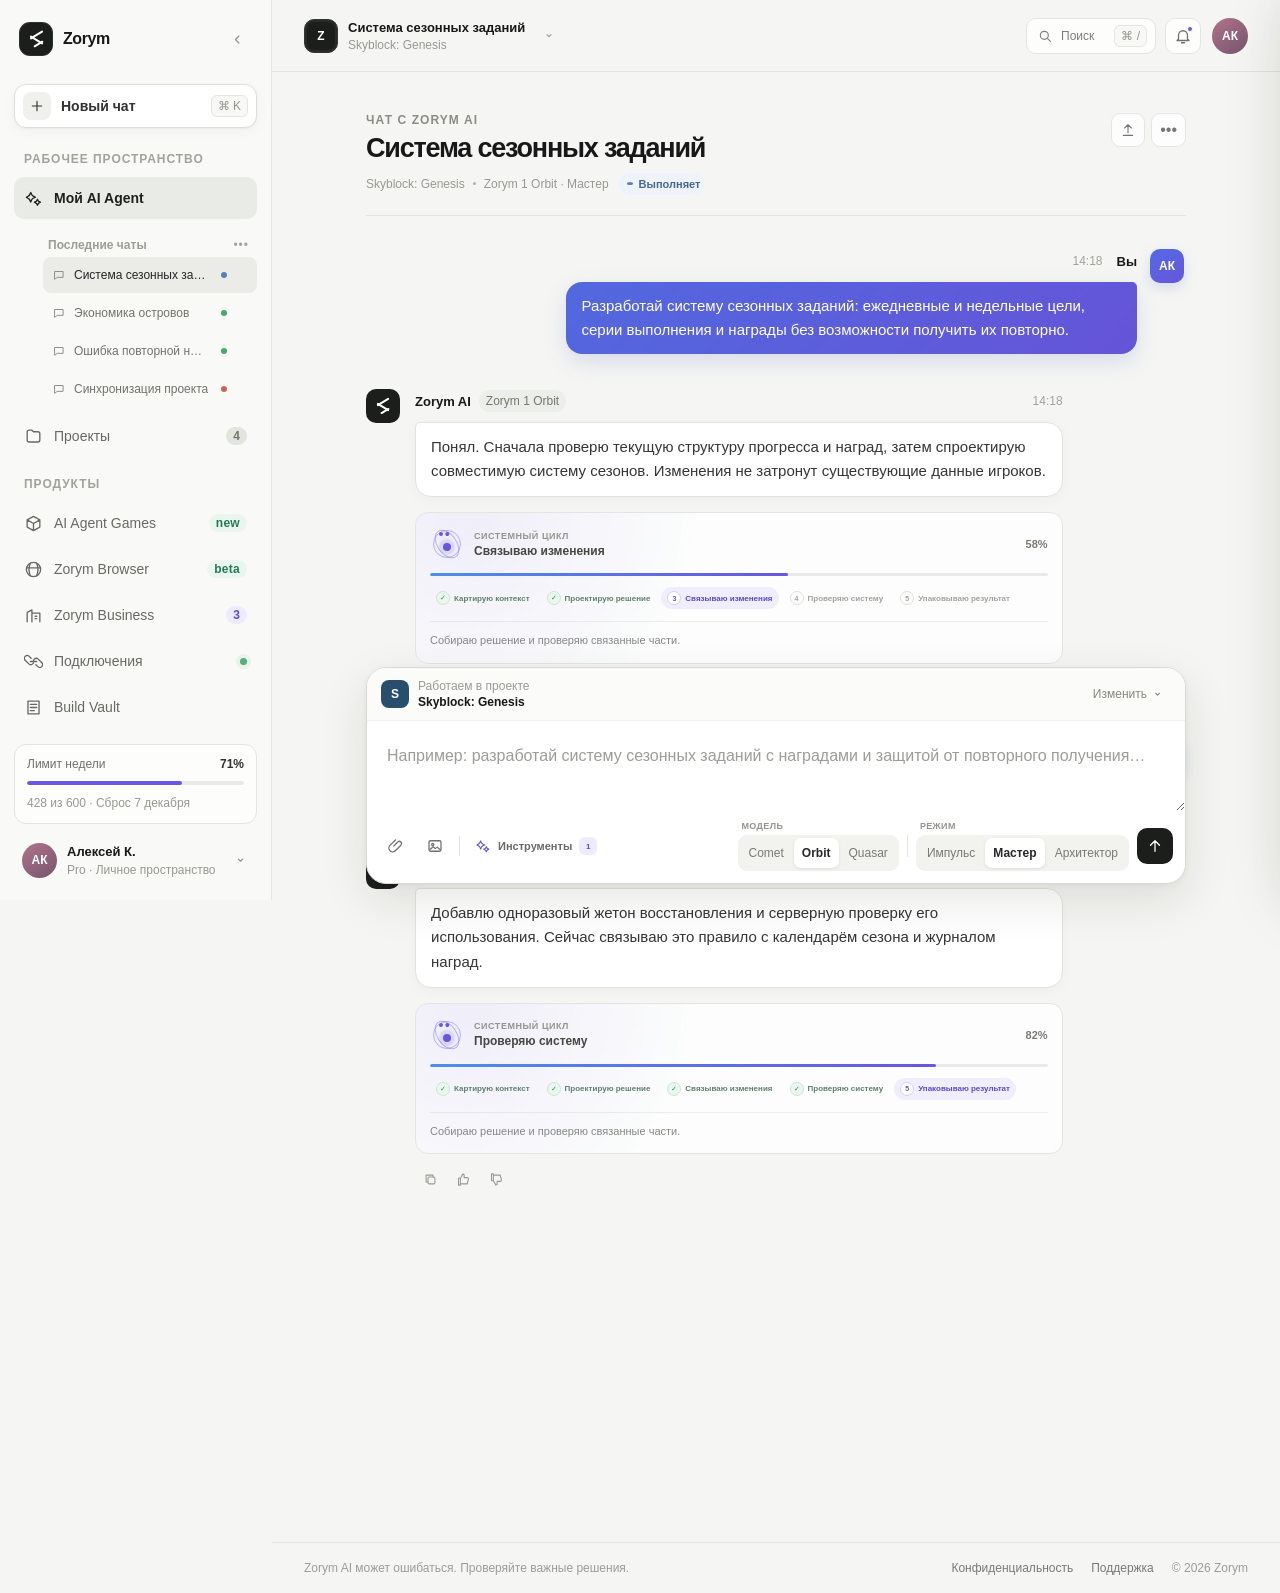
==== app.html @ 5d0c33e4 "Polish agent chat UX states and accessibility" ====
<!doctype html>
<html lang="ru">
<head>
  <meta charset="utf-8">
  <meta name="viewport" content="width=device-width, initial-scale=1">
  <meta name="description" content="Zorym AI — интеллектуальное рабочее пространство для проектов, игр и бизнеса.">
  <meta name="theme-color" content="#f5f6f3">
  <title>Zorym AI — рабочее пространство</title>
  <link rel="stylesheet" href="styles.css?v=20260906-roblox-workspace">
</head>
<body>
<div class="mobile-backdrop" id="mobile-backdrop"></div>

<div class="app-shell">
  <aside class="sidebar" id="sidebar" aria-label="Основная навигация">
    <div class="brand-row">
      <a class="wordmark" href="#agent" aria-label="Zorym AI">
        <span class="brand-symbol"><i></i></span>
        <span class="brand-name">Zorym</span>
      </a>
      <button class="sidebar-collapse" id="sidebar-collapse" type="button" aria-label="Свернуть меню">
        <svg viewBox="0 0 24 24" aria-hidden="true"><path d="m14 7-5 5 5 5"/></svg>
      </button>
    </div>

    <button class="new-chat" id="new-chat" type="button">
      <span class="new-chat-icon"><svg viewBox="0 0 24 24" aria-hidden="true"><path d="M12 5v14M5 12h14"/></svg></span>
      <span class="nav-label">Новый чат</span>
      <kbd>⌘ K</kbd>
    </button>

    <nav class="main-nav">
      <div class="nav-group">
        <p class="nav-heading">Рабочее пространство</p>
        <a class="nav-item active" href="#agent" data-view="agent" data-title="Мой AI Agent" data-subtitle="Skyblock: Genesis" data-avatar="Z">
          <svg viewBox="0 0 24 24" aria-hidden="true"><path d="M8.5 4.5 9.7 7a4 4 0 0 0 2 2l2.8 1.4-2.8 1.3a4 4 0 0 0-2 2L8.5 16.5l-1.3-2.8a4 4 0 0 0-2-2L3 10.5l2.2-1.4a4 4 0 0 0 2-2zM17 13l.7 1.5a3 3 0 0 0 1.5 1.5l1.5.7-1.5.8a3 3 0 0 0-1.5 1.5l-.7 1.5-.8-1.5a3 3 0 0 0-1.5-1.5l-1.5-.8 1.5-.7a3 3 0 0 0 1.5-1.5z"/></svg>
          <span class="nav-label">Мой AI Agent</span>
        </a>
        <div class="chat-section">
          <div class="chat-section-heading"><span>Последние чаты</span><button id="chat-list-action" type="button" aria-label="Все чаты">•••</button></div>
          <div class="chat-history" id="chat-history" aria-label="История чатов"></div>
        </div>
        <a class="nav-item" href="#projects" data-view="projects" data-title="Проекты" data-subtitle="4 рабочих пространства" data-avatar="P">
          <svg viewBox="0 0 24 24" aria-hidden="true"><path d="M4 6.5A2.5 2.5 0 0 1 6.5 4H10l2 2h5.5A2.5 2.5 0 0 1 20 8.5v8A2.5 2.5 0 0 1 17.5 19h-11A2.5 2.5 0 0 1 4 16.5z"/></svg>
          <span class="nav-label">Проекты</span><span class="nav-count">4</span>
        </a>
      </div>
      <div class="nav-group">
        <p class="nav-heading">Продукты</p>
        <a class="nav-item" href="#games" data-view="games" data-title="AI Agent Games" data-subtitle="Roblox Studio · Live" data-avatar="G">
          <svg viewBox="0 0 24 24" aria-hidden="true"><path d="m12 3 8 4.5v9L12 21l-8-4.5v-9zM4 7.5l8 4.5 8-4.5M12 12v9"/></svg>
          <span class="nav-label">AI Agent Games</span><span class="nav-badge">new</span>
        </a>
        <a class="nav-item" href="#browser" data-view="browser" data-title="Zorym Browser" data-subtitle="Исследования и веб-миссии" data-avatar="B">
          <svg viewBox="0 0 24 24" aria-hidden="true"><circle cx="12" cy="12" r="9"/><path d="M3.5 10h17M8 20c-2-5-2-11 0-16M16 20c2-5 2-11 0-16"/></svg>
          <span class="nav-label">Zorym Browser</span><span class="nav-badge browser-badge">beta</span>
        </a>
        <a class="nav-item" href="#business" data-view="business" data-title="Zorym Business" data-subtitle="Northstar Group" data-avatar="N">
          <svg viewBox="0 0 24 24" aria-hidden="true"><path d="M4 20V8l6-3v15M10 9h10v11M14 13h2M14 16h2"/></svg>
          <span class="nav-label">Zorym Business</span><span class="nav-count nav-count-accent">3</span>
        </a>
        <a class="nav-item" href="#connections" data-view="connections" data-title="Подключения" data-subtitle="1 интеграция активна" data-avatar="C">
          <svg viewBox="0 0 24 24" aria-hidden="true"><path d="M9 8 6.5 5.5a3.5 3.5 0 0 0-5 5L6 15a3.5 3.5 0 0 0 5 0l1-1M15 16l2.5 2.5a3.5 3.5 0 0 0 5-5L18 9a3.5 3.5 0 0 0-5 0l-1 1M8 12h8"/></svg>
          <span class="nav-label">Подключения</span><span class="connection-nav-dot" aria-label="1 подключение"></span>
        </a>
        <a class="nav-item" href="#vault" data-view="vault" data-title="Build Vault" data-subtitle="Результаты и версии" data-avatar="V">
          <svg viewBox="0 0 24 24" aria-hidden="true"><path d="M5 4h14v16H5zM8 8h8M8 12h8M8 16h5"/></svg>
          <span class="nav-label">Build Vault</span>
        </a>
      </div>
    </nav>

    <div class="sidebar-bottom">
      <button class="resource-card" id="resource-usage-button" type="button" aria-label="Открыть лимиты и использование"><div><span>Лимит недели</span><strong>71%</strong></div><div class="resource-track"><i style="width:71.3%"></i></div><small>428 из 600 · <span data-next-reset>сброс в понедельник</span></small></button>
      <button class="account" id="account-button" type="button" aria-haspopup="dialog"><span class="account-avatar">АК</span><span class="account-copy"><b>Алексей К.</b><small>Pro · Личное пространство</small></span><svg viewBox="0 0 24 24" aria-hidden="true"><path d="m9 10 3 3 3-3"/></svg></button>
    </div>
  </aside>

  <main class="app-main">
    <header class="topbar">
      <div class="topbar-left">
        <button class="mobile-menu" id="mobile-menu" type="button" aria-label="Открыть меню"><svg viewBox="0 0 24 24" aria-hidden="true"><path d="M5 7h14M5 12h14M5 17h14"/></svg></button>
        <div class="workspace-context"><span class="workspace-avatar" id="context-avatar">Z</span><div><b id="context-title">Мой AI Agent</b><small id="context-subtitle">Skyblock: Genesis</small></div><button type="button" aria-label="Сменить пространство"><svg viewBox="0 0 24 24"><path d="m9 10 3 3 3-3"/></svg></button></div>
      </div>
      <div class="topbar-actions">
        <button class="command-button" type="button" id="command-button"><svg viewBox="0 0 24 24" aria-hidden="true"><circle cx="11" cy="11" r="6"/><path d="m16 16 4 4"/></svg><span>Поиск</span><kbd>⌘ /</kbd></button>
        <button class="round-button notification-button" type="button" aria-label="Уведомления"><svg viewBox="0 0 24 24" aria-hidden="true"><path d="M6 16v-5a6 6 0 0 1 12 0v5l2 2H4zM10 21h4"/></svg><i></i></button>
        <button class="top-avatar" type="button" id="top-avatar" aria-label="Открыть профиль">АК</button>
      </div>
    </header>

    <section class="view active" data-screen="agent">
      <div class="agent-page page-container">
        <div class="conversation-shell" id="conversation-shell">
          <header class="conversation-header">
            <div><span class="eyebrow">Чат с Zorym AI</span><h1 id="conversation-title">Система сезонных заданий</h1><p><span id="conversation-project">Skyblock: Genesis</span><i></i><span id="conversation-settings">Zorym 1 Orbit · Мастер</span><span class="conversation-state state-executing" id="conversation-state"><i></i>Выполняет</span></p></div>
            <div class="conversation-actions"><button type="button" aria-label="Поделиться чатом"><svg viewBox="0 0 24 24"><path d="M12 16V4M7 9l5-5 5 5M5 20h14"/></svg></button><button type="button" aria-label="Меню чата">•••</button></div>
          </header>
          <div class="chat-thread" id="chat-thread" aria-live="polite"></div>
        </div>
        <div class="agent-hero"><span class="availability"><i></i>Zorym AI готов к работе</span><p>Добрый день, Алексей</p><h1>Что построим сегодня?</h1><span class="hero-copy">Опишите результат — агент разберёт задачу, составит план и покажет ход выполнения.</span></div>

        <div class="prompt-card">
          <div class="prompt-context"><div class="project-context"><span class="mini-project-icon">S</span><div><small>Работаем в проекте</small><b>Skyblock: Genesis</b></div></div><button type="button">Изменить <svg viewBox="0 0 24 24"><path d="m9 10 3 3 3-3"/></svg></button></div>
          <textarea id="agent-prompt" aria-label="Опишите задачу" placeholder="Например: разработай систему сезонных заданий с наградами и защитой от повторного получения…"></textarea>
          <div class="prompt-toolbar">
            <div class="prompt-tools"><button class="tool-button" type="button" aria-label="Добавить файлы"><svg viewBox="0 0 24 24"><path d="m9 12 5.6-5.6a3 3 0 0 1 4.2 4.2l-7.7 7.7a5 5 0 0 1-7.1-7.1L11.2 4"/></svg></button><button class="tool-button" type="button" aria-label="Добавить изображение"><svg viewBox="0 0 24 24"><rect x="4" y="5" width="16" height="14" rx="2"/><circle cx="9" cy="10" r="1.5"/><path d="m5 17 4.5-4 3 2.5 2.5-2 4 3.5"/></svg></button><span class="tools-divider"></span><div class="agent-tools"><button class="agent-tools-trigger" id="agent-tools-trigger" type="button" aria-expanded="false" aria-controls="capability-menu"><svg viewBox="0 0 24 24"><path d="M8.5 4.5 9.7 7a4 4 0 0 0 2 2l2.8 1.4-2.8 1.3a4 4 0 0 0-2 2l-1.2 2.8-1.3-2.8a4 4 0 0 0-2-2L3 10.5l2.2-1.4a4 4 0 0 0 2-2zM17 13l.7 1.5a3 3 0 0 0 1.5 1.5l1.5.7-1.5.8a3 3 0 0 0-1.5 1.5l-.7 1.5-.8-1.5a3 3 0 0 0-1.5-1.5l-1.5-.8 1.5-.7a3 3 0 0 0 1.5-1.5z"/></svg><span>Инструменты</span><i id="active-tool-count">1</i></button><div class="capability-menu" id="capability-menu" aria-hidden="true"><header><div><b>Инструменты агента</b><small>Подключаются только к текущей задаче</small></div><span id="capability-plan">Forge Pro</span></header><div class="capability-list"><button class="capability-option active" type="button" data-capability="Smart Brief"><span class="capability-symbol">⌁</span><span><b>Smart Brief</b><small>Уточнит цель и критерии готовности</small></span><i>✓</i></button><button class="capability-option" type="button" data-capability="Zorym Browser"><span class="capability-symbol">◎</span><span><b>Zorym Browser</b><small>Изучит интернет и приложит источники</small></span><i>✓</i></button><button class="capability-option" type="button" data-capability="Zorym Crew"><span class="capability-symbol">◌</span><span><b>Zorym Crew</b><small>Подключит агентов для независимой проверки</small></span><i>✓</i></button></div></div></div></div>
            <div class="run-settings"><div class="choice-cluster"><span>Модель</span><div class="choice-menu model-choice" data-choice-group="model" role="radiogroup" aria-label="Модель Zorym"><button type="button" role="radio" aria-checked="false" title="Comet — быстро для точечных задач">Comet</button><button class="selected" type="button" role="radio" aria-checked="true" title="Orbit — баланс глубины и скорости">Orbit</button><button type="button" role="radio" aria-checked="false" title="Quasar — максимальная глубина">Quasar</button></div></div><span class="toolbar-divider"></span><div class="choice-cluster"><span>Режим</span><div class="choice-menu mode-choice" data-choice-group="mode" role="radiogroup" aria-label="Режим работы"><button type="button" role="radio" aria-checked="false" title="Импульс — короткий прямой путь">Импульс</button><button class="selected" type="button" role="radio" aria-checked="true" title="Мастер — план, работа и проверка">Мастер</button><button type="button" role="radio" aria-checked="false" title="Архитектор — системная проработка">Архитектор</button></div></div><button class="send-button" id="send-task" type="button" aria-label="Запустить задачу" title="Запустить · Ctrl или ⌘ + Enter"><svg viewBox="0 0 24 24"><path d="M12 19V5M6 11l6-6 6 6"/></svg></button></div>
          </div>
        </div>

        <div class="quick-prompts" aria-label="Примеры задач">
          <button type="button" data-prompt="Создай новую игровую механику и подготовь план реализации"><span class="quick-icon violet"><svg viewBox="0 0 24 24"><path d="M12 3v18M3 12h18M5.6 5.6l12.8 12.8M18.4 5.6 5.6 18.4"/></svg></span><span><b>Создать механику</b><small>От идеи до готового плана</small></span><i>↗</i></button>
          <button type="button" data-prompt="Найди причину ошибки, предложи исправление и проверь связанные компоненты"><span class="quick-icon amber"><svg viewBox="0 0 24 24"><path d="M8 9h8M7 13h10M9 17h6M12 3v3M5 6l2 2M19 6l-2 2"/></svg></span><span><b>Исправить ошибку</b><small>Диагностика и безопасное решение</small></span><i>↗</i></button>
          <button type="button" data-prompt="Спроектируй архитектуру системы с учётом масштабирования и рисков"><span class="quick-icon green"><svg viewBox="0 0 24 24"><path d="m12 3 8 4.5v9L12 21l-8-4.5v-9zM4 7.5l8 4.5 8-4.5M12 12v9"/></svg></span><span><b>Продумать систему</b><small>Архитектура, этапы и риски</small></span><i>↗</i></button>
        </div>

        <section class="model-lab" aria-labelledby="model-lab-title">
          <header class="model-lab-header">
            <div><span class="eyebrow">Характер работы</span><h2 id="model-lab-title">Три уровня интеллекта</h2><p>От быстрого решения до глубокой автономной разработки.</p></div>
            <button class="motion-toggle" id="motion-toggle" type="button" aria-pressed="false"><span></span><b>Анимация включена</b></button>
          </header>
          <div class="model-showcase" id="model-showcase">
            <button class="model-card comet-card" type="button" data-model-card="Comet" aria-pressed="false">
              <span class="model-card-top"><span class="model-visual comet-visual" aria-hidden="true"><i></i><b></b></span><span class="model-number">01</span></span>
              <span class="model-copy"><strong>Comet</strong><em>Прямой путь к результату</em><small>Фокусируется на цели и быстро закрывает точечные задачи.</small></span>
              <span class="model-stage-line" aria-label="Схватываю цель, собираю решение, проверяю готовность"><i class="active">Цель</i><i>Решение</i><i>Готовность</i></span>
              <span class="model-select-label">Выбрать Comet <i>→</i></span>
            </button>
            <button class="model-card orbit-card selected" type="button" data-model-card="Orbit" aria-pressed="true">
              <span class="model-card-top"><span class="model-visual orbit-visual" aria-hidden="true"><i></i><i></i><b></b></span><span class="model-number">02</span></span>
              <span class="model-copy"><strong>Orbit</strong><em>Системное решение</em><small>Видит связи, проектирует маршрут и проверяет целую систему.</small></span>
              <span class="model-stage-line" aria-label="Карта контекста, проектирование, связи, проверка системы, результат"><i>Карта</i><i class="active">Проект</i><i>Связи</i><i>Проверка</i><i>Результат</i></span>
              <span class="model-select-label">Выбрана <i>✓</i></span>
            </button>
            <button class="model-card quasar-card" type="button" data-model-card="Quasar" aria-pressed="false">
              <span class="model-card-top"><span class="model-visual quasar-visual" aria-hidden="true"><i></i><i></i><i></i><b></b></span><span class="model-number">03</span></span>
              <span class="model-copy"><strong>Quasar</strong><em>Интеллектуальный максимум</em><small>Строит стратегию, ведёт несколько потоков и синтезирует лучшее решение.</small></span>
              <span class="model-stage-line" aria-label="Карта системы, стратегия, потоки, синтез, испытания, фиксация"><i>Карта</i><i>Стратегия</i><i class="active">Потоки</i><i>Синтез</i><i>Тесты</i><i>Финал</i></span>
              <span class="model-select-label">Выбрать Quasar <i>→</i></span>
            </button>
          </div>
        </section>

        <div class="agent-dashboard">
          <article class="active-task-card" id="active-task-card"><div class="card-heading"><div><span class="eyebrow">Активная задача</span><h2 id="active-task-title">Система сезонных заданий</h2></div><span class="status-pill status-live"><i></i><span id="active-task-status">Связывает изменения</span></span></div><p class="task-summary">Zorym AI собирает механику сезонов в единую систему и проверяет влияние на прогресс и награды.</p><div class="task-progress"><i id="task-progress-bar"></i></div><div class="task-stages"><span class="done"><i>✓</i>Карта контекста</span><span class="done"><i>✓</i>Проект решения</span><span class="current"><i>3</i>Связи</span><span><i>4</i>Проверка системы</span></div><div class="task-footer"><span><b>Zorym 1 Orbit</b> · режим Мастер</span><button type="button">Открыть ход работы →</button></div></article>
          <section class="activity-card"><div class="card-heading"><div><span class="eyebrow">Недавнее</span><h2>Последняя активность</h2></div><button class="text-action" type="button">Все задачи</button></div><div class="activity-list"><button type="button"><span class="activity-symbol success"><svg viewBox="0 0 24 24"><path d="m6 12 4 4 8-9"/></svg></span><span><b>Черновики кода готовы</b><small>Система островов · 12 минут назад</small></span><i>›</i></button><button type="button"><span class="activity-symbol archive"><svg viewBox="0 0 24 24"><path d="M5 8h14v11H5zM4 5h16v3H4M9 12h6"/></svg></span><span><b>Версия 11 сохранена</b><small>Build Vault · вчера</small></span><i>›</i></button><button type="button"><span class="activity-symbol neutral"><svg viewBox="0 0 24 24"><path d="M5 19h14M7 16V8M12 16V5M17 16v-4"/></svg></span><span><b>Отчёт проверки готов</b><small>Экономика сервера · 2 дня назад</small></span><i>›</i></button></div></section>
        </div>
      </div>
    </section>

    <section class="view" data-screen="projects">
      <div class="page-container content-page">
        <div class="page-heading"><div><span class="eyebrow">Рабочие пространства</span><h1>Проекты</h1><p>Каждый проект хранит контекст, задачи, исходники и историю решений.</p></div><button class="primary-button" id="new-project" type="button"><svg viewBox="0 0 24 24"><path d="M12 5v14M5 12h14"/></svg>Новый проект</button></div>
        <div class="project-overview"><article><span class="overview-icon"><svg viewBox="0 0 24 24"><path d="M4 7h16v12H4zM8 7V4h8v3"/></svg></span><div><strong>4</strong><small>активных проекта</small></div></article><article><span class="overview-icon"><svg viewBox="0 0 24 24"><path d="m6 12 4 4 8-9"/></svg></span><div><strong>18</strong><small>задач завершено</small></div></article><article><span class="overview-icon"><svg viewBox="0 0 24 24"><path d="M12 7v5l3 2M4 12a8 8 0 1 0 2.3-5.7"/></svg></span><div><strong>2</strong><small>задачи в работе</small></div></article></div>
        <section class="project-intelligence" aria-label="Интеллект проекта">
          <article class="dna-card"><div class="intelligence-icon">D</div><div><span class="eyebrow">Project DNA · синхронизировано</span><h2>Агент знает правила ваших проектов</h2><p>Архитектура, стиль кода и 24 важных решения собраны в едином контексте.</p></div><button type="button" data-project-tool="Project DNA">Открыть DNA <i>→</i></button></article>
          <button class="project-tool-card" type="button" data-project-tool="Watchtower"><span class="project-tool-icon">◉</span><div><b>Watchtower</b><small>3 наблюдения активны</small></div><i>2</i></button>
          <button class="project-tool-card" type="button" data-project-tool="Time Machine"><span class="project-tool-icon">↶</span><div><b>Time Machine</b><small>12 точек восстановления</small></div><i>→</i></button>
        </section>
        <div class="toolbar-row"><label class="search-field"><svg viewBox="0 0 24 24"><circle cx="11" cy="11" r="6"/><path d="m16 16 4 4"/></svg><input id="project-search" aria-label="Поиск проектов" placeholder="Найти проект"></label><div class="filter-pills" data-choice-group="project-filter"><button class="selected" type="button">Все</button><button type="button">Minecraft</button><button type="button">Roblox</button></div></div>
        <div class="project-grid" id="project-grid">
          <article class="project-tile featured" data-platform="minecraft"><div class="project-visual skyblock"><span class="project-monogram">S</span><span class="project-state"><i></i>Активен</span><div class="visual-lines"><i></i><i></i><i></i></div></div><div class="project-content"><div class="project-title-row"><div><h2>Skyblock: Genesis</h2><p>Minecraft Paper · Java 21</p></div><button type="button" aria-label="Меню проекта">•••</button></div><div class="project-progress-row"><span>Готовность текущего этапа</span><b>74%</b></div><div class="project-progress"><i style="width:74%"></i></div><div class="project-footer"><span>Изменён 12 минут назад</span><button type="button" data-open-project="Skyblock: Genesis" data-project-avatar="S">Открыть <i>→</i></button></div></div></article>
          <article class="project-tile" data-platform="roblox"><div class="project-visual vault-raiders"><span class="project-monogram">V</span><span class="project-state"><i></i>Активен</span><div class="visual-lines"><i></i><i></i><i></i></div></div><div class="project-content"><div class="project-title-row"><div><h2>Vault Raiders</h2><p>Roblox Studio · Luau</p></div><button type="button" aria-label="Меню проекта">•••</button></div><div class="project-progress-row"><span>Готовность текущего этапа</span><b>46%</b></div><div class="project-progress"><i style="width:46%"></i></div><div class="project-footer"><span>Изменён вчера</span><button type="button" data-open-project="Vault Raiders" data-project-avatar="V">Открыть <i>→</i></button></div></div></article>
          <article class="project-tile" data-platform="minecraft"><div class="project-visual aether"><span class="project-monogram">A</span><span class="project-state paused">Пауза</span><div class="visual-lines"><i></i><i></i><i></i></div></div><div class="project-content"><div class="project-title-row"><div><h2>Aether Parkour</h2><p>Minecraft Paper · Java 21</p></div><button type="button" aria-label="Меню проекта">•••</button></div><div class="project-progress-row"><span>Готовность текущего этапа</span><b>28%</b></div><div class="project-progress"><i style="width:28%"></i></div><div class="project-footer"><span>Изменён 4 дня назад</span><button type="button" data-open-project="Aether Parkour" data-project-avatar="A">Открыть <i>→</i></button></div></div></article>
          <button class="empty-project" id="empty-project" type="button"><span><svg viewBox="0 0 24 24"><path d="M12 5v14M5 12h14"/></svg></span><b>Создать новый проект</b><small>Начните с идеи или импортируйте исходники</small></button>
        </div>
      </div>
    </section>

    <section class="view" data-screen="games">
      <div class="games-workspace-page">
        <header class="games-workspace-header">
          <div><span class="games-product-label"><i></i>AI Agent Games</span><div class="games-project-switch"><span class="roblox-mark">◇</span><div><small>Roblox Studio</small><b>Vault Raiders</b></div><button type="button" aria-label="Сменить игровой проект">⌄</button></div></div>
          <div class="studio-session"><span><i></i><b>Studio Live</b><small>синхронизировано сейчас</small></span><button type="button" data-open-roblox-connection>Управлять подключением</button></div>
        </header>

        <div class="games-workspace-grid">
          <aside class="game-explorer">
            <div class="game-panel-title"><span>Проект</span><button type="button">•••</button></div>
            <div class="game-tree"><button class="open" type="button"><i>⌄</i><span>◇</span><b>Workspace</b></button><button class="tree-child" type="button"><i>›</i><span>◫</span><b>Map</b></button><button class="tree-child" type="button"><i>›</i><span>◫</span><b>TeleportPads</b></button><button class="open selected" type="button"><i>⌄</i><span>⌁</span><b>ServerScriptService</b></button><button class="tree-child script" type="button"><i></i><span>⌘</span><b>TeleportService</b></button><button class="tree-child script" type="button"><i></i><span>⌘</span><b>PlayerData</b></button><button type="button"><i>›</i><span>▣</span><b>StarterGui</b></button><button type="button"><i>›</i><span>◇</span><b>ReplicatedStorage</b></button></div>
            <div class="game-memory-card"><span>GAME MEMORY</span><b>37 решений в контексте</b><small>Архитектура, DataStore и стиль Luau</small><button type="button">Открыть память →</button></div>
            <div class="game-version"><span><i>↶</i><div><b>Версия 08</b><small>до текущей задачи</small></div></span><button type="button">Откатить</button></div>
          </aside>

          <main class="game-chat">
            <header><div><span class="eyebrow">Текущая задача</span><h1>Телепортные площадки</h1></div><div class="game-chat-actions"><button type="button" aria-label="История версий">↶</button><button type="button" aria-label="Меню задачи">•••</button></div></header>
            <div class="game-chat-thread">
              <article class="game-user-message"><span>АК</span><div><small>Вы · 14:32</small><p>Добавь выбор точки телепортации с превью камеры. Защити систему от повторного нажатия и проверь её в Studio.</p></div></article>
              <article class="game-agent-message"><span class="game-z"><i></i></span><div><header><b>Zorym AI</b><small>Orbit · Мастер</small></header><p>Вижу четыре площадки и существующий RemoteEvent. Сохраню текущую версию, добавлю интерфейс выбора и проверю полный путь игрока.</p><button type="button">План выполнен · 7 изменений <i>⌄</i></button></div></article>
              <section class="studio-proof-run" aria-label="Ход проверки задачи">
                <header><div><span><i></i>Studio Proof</span><b>Проверяю путь игрока</b></div><em>4 из 6</em></header>
                <div class="studio-proof-progress"><i></i></div>
                <ol id="studio-proof-steps"><li class="done"><span>✓</span><div><b>Изменения применены</b><small>4 объекта · 3 скрипта</small></div><em>12 сек</em></li><li class="done"><span>✓</span><div><b>Интерфейс открывается</b><small>кнопка и список площадок доступны</small></div><em>пройдено</em></li><li class="done"><span>✓</span><div><b>Камера показывает назначение</b><small>переход и возврат работают</small></div><em>пройдено</em></li><li class="active"><span></span><div><b>Телепортирую тестового игрока</b><small>проверяю сервер и повторное нажатие</small></div><em>сейчас</em></li><li><span></span><div><b>Проверю крайние случаи</b><small>отключение и недоступная площадка</small></div></li><li><span></span><div><b>Зафиксирую доказательства</b><small>отчёт и версия результата</small></div></li></ol>
                <footer><span><i></i>Studio отвечает · тестовый сеанс активен</span><button type="button" id="simulate-proof">Завершить демо-проверку</button></footer>
              </section>
            </div>
            <div class="game-composer"><textarea aria-label="Сообщение Zorym AI" placeholder="Опишите механику или изменение…"></textarea><div><span><button type="button">＋</button><button type="button">◎</button></span><span><button class="game-model-button" type="button"><i></i>Orbit</button><button type="button">Мастер⌄</button><button class="game-send" type="button">↑</button></span></div></div>
          </main>

          <aside class="game-inspector">
            <div class="game-panel-title"><span>Контроль задачи</span><button type="button">×</button></div>
            <section class="game-cost"><span>До запуска согласовано</span><div><b>Orbit · Мастер</b><strong>36 ед.</strong></div><small>Повторные проверки входят в оценку</small></section>
            <section class="changed-instances"><header><span>Изменения</span><b>7</b></header><article><i class="created">+</i><div><b>TeleportMenu</b><small>StarterGui</small></div></article><article><i class="edited">±</i><div><b>TeleportService</b><small>ServerScriptService</small></div></article><article><i class="created">+</i><div><b>TeleportRequest</b><small>ReplicatedStorage</small></div></article><button type="button">Показать все изменения</button></section>
            <section class="proof-evidence"><header><span>Доказательства</span><b>LIVE</b></header><div><span><i>✓</i><b>0</b><small>runtime errors</small></span><span><i>✓</i><b>3</b><small>теста пройдено</small></span></div><p>Итоговый статус появится только после ответа Studio.</p></section>
            <section class="game-quick-tools"><span>Инструменты</span><button type="button"><i>◇</i><div><b>Player Journey</b><small>путь игрока</small></div><em>Вкл.</em></button><button type="button"><i>⌾</i><div><b>Economy Guard</b><small>валюта и награды</small></div><em>＋</em></button><button type="button"><i>▣</i><div><b>UI Vision</b><small>экраны и устройства</small></div><em>＋</em></button></section>
          </aside>
        </div>
      </div>
    </section>

    <section class="view legacy-games-view" data-screen="games-legacy">
      <div class="page-container content-page studio-page">
        <div class="page-heading"><div><span class="eyebrow">Zorym Games Studio</span><h1>Создайте основу новой игры</h1><p>Ответьте на несколько вопросов — агент подготовит концепцию, архитектуру и первый план разработки.</p></div><span class="studio-step">01 <i></i> 03</span></div>
        <div class="studio-layout">
          <form class="studio-form" id="studio-form">
            <div class="form-section"><div class="form-number">01</div><div class="form-content"><label for="game-name">Как называется проект?</label><input id="game-name" placeholder="Например, Frostfall" value="Frostfall"><small>Название можно изменить позже</small></div></div>
            <div class="form-section"><div class="form-number">02</div><div class="form-content"><span class="form-label">Выберите платформу</span><div class="platform-cards" data-choice-group="platform"><button class="selected" type="button" data-platform-name="Minecraft Paper"><span class="platform-icon cube"><svg viewBox="0 0 24 24"><path d="m12 3 8 4.5v9L12 21l-8-4.5v-9zM4 7.5l8 4.5 8-4.5M12 12v9"/></svg></span><span><b>Minecraft Paper</b><small>Серверный плагин на Java</small></span><i>✓</i></button><button type="button" data-platform-name="Roblox Studio"><span class="platform-icon diamond"><svg viewBox="0 0 24 24"><path d="m7 3 14 4-4 14-14-4zM10 9l5 1-1 5-5-1z"/></svg></span><span><b>Roblox Studio</b><small>Игровые системы на Luau</small></span><i>✓</i></button></div></div></div>
            <div class="form-section"><div class="form-number">03</div><div class="form-content"><span class="form-label">Какой будет игра?</span><div class="genre-chips" data-choice-group="genre"><button class="selected" type="button">Выживание</button><button type="button">RPG</button><button type="button">PvP</button><button type="button">Приключение</button><button type="button">Симулятор</button></div><textarea id="game-description" placeholder="Кратко опишите мир, основную механику и цель игрока…">Кооперативное выживание в мире вечной зимы. Игроки исследуют острова, собирают ресурсы и вместе развивают убежище.</textarea></div></div>
            <button class="studio-submit" type="submit"><span><small>Продолжить с</small><b>Zorym 1 Orbit</b></span><span>Создать концепцию <i>→</i></span></button>
          </form>
          <aside class="concept-panel"><div class="concept-top"><span class="concept-kicker"><i></i>Предпросмотр концепции</span><button type="button" aria-label="Обновить концепцию"><svg viewBox="0 0 24 24"><path d="M19 8a7 7 0 1 0 1 7M19 4v4h-4"/></svg></button></div><div class="concept-identity"><span class="concept-mark">F</span><div><small id="concept-platform">Minecraft Paper</small><h2 id="concept-name">Frostfall</h2><p>Кооперативное выживание</p></div></div><div class="concept-divider"></div><span class="concept-label">План первого релиза</span><ol class="release-plan"><li><span>01</span><div><b>Ядро мира</b><small>Острова, климат и ресурсы</small></div></li><li><span>02</span><div><b>Прогресс игроков</b><small>Убежище, навыки и награды</small></div></li><li><span>03</span><div><b>Кооперативный цикл</b><small>Общие цели и события</small></div></li><li><span>04</span><div><b>Проверка прототипа</b><small>Сценарии и критерии готовности</small></div></li></ol><div class="concept-readiness"><div><span>Готовность брифа</span><b>82%</b></div><div class="resource-track"><i style="width:82%"></i></div><small>Для точного плана агент задаст ещё 2 вопроса</small></div></aside>
        </div>
        <section class="blueprints-section"><div class="section-heading"><div><span class="eyebrow">Быстрый старт</span><h2>Начните с готовой основы</h2></div><button class="text-action" type="button">Все шаблоны →</button></div><div class="blueprint-grid" data-choice-group="blueprint"><button class="blueprint-card selected" type="button"><span class="blueprint-icon green"><svg viewBox="0 0 24 24"><path d="M12 21V9M7 14c-3 0-4-2-4-5 3 0 5 1 5 4M17 12c3 0 4-2 4-5-3 0-5 1-5 4M9 8c0-3 1-5 3-6 2 1 3 3 3 6"/></svg></span><span><b>Survival Economy</b><small>Ресурсы, торговля и развитие</small></span><i>↗</i></button><button class="blueprint-card" type="button"><span class="blueprint-icon violet"><svg viewBox="0 0 24 24"><path d="M5 19 19 5M8 5h11v11M5 9v10h10"/></svg></span><span><b>Quest Adventure</b><small>История, квесты и персонажи</small></span><i>↗</i></button><button class="blueprint-card" type="button"><span class="blueprint-icon amber"><svg viewBox="0 0 24 24"><path d="M6 4h12v5a6 6 0 0 1-12 0zM9 19h6M12 15v4M6 7H3v2a4 4 0 0 0 4 4M18 7h3v2a4 4 0 0 1-4 4"/></svg></span><span><b>Competitive Arena</b><small>Матчи, рейтинг и сезоны</small></span><i>↗</i></button></div></section>
      </div>
    </section>

    <section class="view" data-screen="browser">
      <div class="page-container content-page browser-page">
        <div class="page-heading browser-heading"><div><span class="eyebrow">Защищённое веб-пространство</span><h1>Zorym Browser</h1><p>Ставьте веб-миссии вместо ручного поиска. Агент изучит источники, покажет ход работы и запросит подтверждение перед важным действием.</p></div><button class="primary-button" id="new-browser-mission" type="button"><svg viewBox="0 0 24 24"><path d="M12 5v14M5 12h14"/></svg>Новая миссия</button></div>
        <div class="browser-workspace">
          <section class="browser-stage">
            <div class="browser-chrome"><div><i></i><i></i><i></i></div><span>zorym://mission/market-research</span><b><i></i>Изолировано</b></div>
            <div class="browser-stage-body">
              <header><div><span class="eyebrow light">Миссия 04 · Browser Missions</span><h2>Сравнить платформы для запуска продукта</h2></div><span class="mission-status"><i></i>Выполняется</span></header>
              <div class="mission-progress"><div><span>Исследование и проверка данных</span><b>68%</b></div><div><i></i></div><small>Анализирую источники и устраняю противоречия…</small></div>
              <div class="browser-actions"><button type="button" data-browser-action="Ход миссии"><span>◫</span><b>Ход миссии</b><small>7 шагов выполнено</small><i>→</i></button><button type="button" data-browser-action="Черновик отчёта"><span>≡</span><b>Черновик отчёта</b><small>Обновлён сейчас</small><i>→</i></button><button type="button" data-browser-action="Разрешения"><span>◇</span><b>Разрешения</b><small>Только чтение</small><i>→</i></button></div>
            </div>
          </section>
          <aside class="source-panel">
            <div class="panel-heading"><div><span class="eyebrow">Proof Chain</span><h2>Источники <b>12</b></h2></div><button class="text-action" type="button">Все</button></div>
            <div class="source-list"><article><span>01</span><div><b>Документация продукта</b><small>Основной источник · совпадение 96%</small></div><i>✓</i></article><article><span>02</span><div><b>Тарифы и ограничения</b><small>Данные проверены повторно</small></div><i>✓</i></article><article><span>03</span><div><b>Отзывы пользователей</b><small>Сравниваю расхождения</small></div><i class="working">···</i></article><article><span>04</span><div><b>Отраслевой обзор</b><small>Ожидает анализа</small></div><i>↗</i></article></div>
            <div class="proof-note"><span>◇</span><p><b>Proof Chain включён</b><small>Каждый вывод будет связан с источником и временем проверки.</small></p></div>
          </aside>
        </div>
        <section class="browser-missions-section"><div class="section-heading"><div><span class="eyebrow">Недавние веб-миссии</span><h2>Продолжить работу</h2></div><button class="text-action" type="button">Все миссии →</button></div><div class="mission-grid"><button type="button" data-browser-action="Мониторинг конкурентов"><span class="mission-glyph violet">W</span><div><b>Мониторинг конкурентов</b><small>Watchtower · обновлено 2 ч назад</small></div><em>3 изменения</em></button><button type="button" data-browser-action="Исследование API"><span class="mission-glyph green">A</span><div><b>Исследование API</b><small>18 источников · отчёт готов</small></div><em class="ready">Готово</em></button><button type="button" data-browser-action="Проверка поставщика"><span class="mission-glyph amber">P</span><div><b>Проверка поставщика</b><small>Ожидает подтверждения действия</small></div><em class="waiting">Решение</em></button></div></section>
      </div>
    </section>

    <section class="view" data-screen="business">
      <div class="page-container content-page business-page">
        <div class="page-heading business-heading"><div><span class="eyebrow">Zorym Business · Northstar Group</span><h1>Доброе утро, Алексей</h1><p>Три решения ждут вашего внимания. Остальные процессы идут по плану.</p></div><div class="heading-actions"><button class="secondary-button" type="button">Настроить пространство</button><button class="primary-button" id="business-task" type="button"><svg viewBox="0 0 24 24"><path d="M12 5v14M5 12h14"/></svg>Новая задача</button></div></div>
        <div class="metric-grid" aria-label="Сводка компании"><article><div><small>В работе</small><span class="metric-trend neutral">сейчас</span></div><strong>24</strong><p><i class="live-dot"></i>7 агентов активны</p></article><article><div><small>На согласовании</small><span class="metric-trend warning">нужно решение</span></div><strong>3</strong><p>2 документа · 1 действие</p></article><article><div><small>Завершено за неделю</small><span class="metric-trend positive">+18%</span></div><strong>86</strong><p>На 13 больше прошлой недели</p></article><article><div><small>Бюджет AI</small><span class="metric-trend neutral">68%</span></div><strong>34 200</strong><div class="metric-progress"><i></i></div><p>из 50 000 единиц</p></article></div>
        <div class="business-grid">
          <section class="surface-panel operations-panel"><div class="panel-heading"><div><span class="eyebrow">Операционный центр</span><h2>Сейчас в работе</h2></div><button class="text-action" type="button">Все задачи →</button></div><div class="operation-list"><article><span class="agent-orb quasar">Q</span><div class="operation-copy"><div><h3>Стратегия выхода в новый регион</h3><span class="status-pill status-thinking">Анализирует</span></div><p>Стратегия · Zorym 1 Quasar</p><div class="operation-progress"><i style="width:68%"></i></div><small>Сравниваю спрос, конкурентов и финансовые риски…</small></div><time>18 мин</time><button type="button" aria-label="Открыть задачу">›</button></article><article><span class="agent-orb orbit">O</span><div class="operation-copy"><div><h3>Предложение для Meridian</h3><span class="status-pill status-checking">Проверяет</span></div><p>Продажи · Zorym 1 Orbit</p><div class="operation-progress"><i style="width:86%"></i></div><small>Проверяю цены и условия перед отправкой…</small></div><time>4 мин</time><button type="button" aria-label="Открыть задачу">›</button></article><article><span class="agent-orb comet">C</span><div class="operation-copy"><div><h3>Разбор обращений за август</h3><span class="status-pill status-working">Выполняет</span></div><p>Поддержка · Zorym 1 Comet</p><div class="operation-progress"><i style="width:41%"></i></div><small>Группирую обращения по причинам и приоритету…</small></div><time>9 мин</time><button type="button" aria-label="Открыть задачу">›</button></article></div></section>
          <aside class="surface-panel approval-panel"><div class="panel-heading"><div><span class="eyebrow">Decision Room</span><h2>Требует решения <b>3</b></h2></div><button class="text-action" type="button">История</button></div><div class="decision-signal"><span>Риски собраны</span><p>Zorym подготовил аргументы за и против для каждого решения.</p></div><div class="approval-list"><article><div class="approval-meta"><span>Документ</span><time>5 мин назад</time></div><h3>Договор с поставщиком</h3><p>Отмечены два изменённых условия.</p><div class="approval-actions"><button class="review-button" type="button">Просмотреть</button><button class="approve-button" type="button">Утвердить</button></div></article><article><div class="approval-meta"><span>Отправка</span><time>21 мин назад</time></div><h3>Кампания для 1 240 клиентов</h3><p>Письма проверены по правилам бренда.</p><div class="approval-actions"><button class="review-button" type="button">Просмотреть</button><button class="approve-button" type="button">Утвердить</button></div></article><article><div class="approval-meta"><span>Бюджет</span><time>1 ч назад</time></div><h3>Лимит аналитики</h3><p>Запрошено ещё 8 000 единиц.</p><div class="approval-actions"><button class="review-button" type="button">Подробнее</button><button class="approve-button" type="button">Утвердить</button></div></article></div></aside>
        </div>
        <div class="business-bottom"><section class="surface-panel process-panel"><div class="panel-heading"><div><span class="eyebrow">Автоматизации</span><h2>Ключевые процессы</h2></div><button class="text-action" type="button">Process Studio →</button></div><div class="process-list"><article><span class="process-number">01</span><div><h3>Новая заявка</h3><p>Квалификация → предложение → CRM</p></div><em><i class="live-dot"></i>128 запусков</em><button type="button">›</button></article><article><span class="process-number">02</span><div><h3>Еженедельный отчёт</h3><p>Сбор данных → выводы → рассылка</p></div><em>Готов в пятницу</em><button type="button">›</button></article><article><span class="process-number">03</span><div><h3>Новый сотрудник</h3><p>Документы → доступы → адаптация</p></div><em>4 активных</em><button type="button">›</button></article></div></section><aside class="memory-panel"><div class="memory-orbit"><i></i><i></i><span>M</span></div><span class="memory-label">Business Memory</span><h2>Знания компании в едином контексте</h2><p>486 документов · 12 источников<br>Обновлено 2 часа назад</p><button type="button">Открыть базу знаний <i>→</i></button></aside></div>
      </div>
    </section>

    <section class="view" data-screen="connections">
      <div class="page-container content-page integrations-page">
        <div class="page-heading integrations-page-heading"><div><span class="eyebrow">Экосистема Zorym</span><h1>Подключения</h1><p>Объедините код, документы, общение и публикацию в одном рабочем пространстве.</p></div><span class="integration-health"><i></i><span><b>1 интеграция активна</b><small>все подключения работают</small></span></span></div>

        <div class="integration-overview">
          <article><span>Активные</span><strong>1</strong><small>GitHub синхронизирован</small></article>
          <article><span>Поддерживается</span><strong>5</strong><small>включая Roblox и GitHub</small></article>
          <article><span>Скоро</span><strong>2</strong><small>готовим интеграции</small></article>
          <div><span class="integration-orbit"><i></i><i></i><b>Z</b></span><p><b>Единый контекст</b><small>Агент использует только выбранные вами источники.</small></p></div>
        </div>

        <div class="integrations-toolbar">
          <div class="integration-filters" id="integration-filters"><button class="selected" type="button" data-integration-filter="all">Все</button><button type="button" data-integration-filter="games">Игры</button><button type="button" data-integration-filter="development">Разработка</button><button type="button" data-integration-filter="knowledge">Знания</button><button type="button" data-integration-filter="communication">Общение</button></div>
          <label class="search-field integration-search"><svg viewBox="0 0 24 24"><circle cx="11" cy="11" r="6"/><path d="m16 16 4 4"/></svg><input id="integration-search" aria-label="Поиск подключений" placeholder="Найти интеграцию"></label>
        </div>

        <section class="integration-grid" id="integration-grid" aria-label="Каталог интеграций">
          <button class="integration-card roblox-integration" type="button" aria-haspopup="dialog" aria-controls="roblox-detail-drawer" data-integration="roblox" data-integration-category="games" data-integration-name="roblox studio игры luau plugin">
            <span class="integration-card-top"><span class="integration-logo roblox-logo"><svg viewBox="0 0 24 24"><path d="m7 3 14 4-4 14-14-4zM10 9l5 1-1 5-5-1z"/></svg></span><span class="integration-state">Доступно</span></span>
            <span class="integration-card-copy"><b>Roblox</b><small>Аккаунт, игровые проекты и Studio Link</small></span><span class="integration-card-footer"><span>Игры</span><i>Подключить</i></span>
          </button>
          <button class="integration-card connected" type="button" aria-haspopup="dialog" aria-controls="integration-detail-drawer" data-integration="github" data-integration-category="development" data-integration-name="github репозитории код разработка">
            <span class="integration-card-top"><span class="integration-logo github-logo"><svg viewBox="0 0 24 24"><path d="M12 2.8a9.3 9.3 0 0 0-2.9 18.1c.5.1.7-.2.7-.5v-1.8c-2.8.6-3.4-1.2-3.4-1.2-.5-1.2-1.1-1.5-1.1-1.5-.9-.6.1-.6.1-.6 1 0 1.6 1.1 1.6 1.1.9 1.6 2.4 1.1 2.9.8.1-.7.4-1.1.7-1.3-2.3-.3-4.6-1.1-4.6-4.9 0-1.1.4-2 1-2.7-.1-.3-.4-1.3.1-2.7 0 0 .8-.3 2.8 1a9.6 9.6 0 0 1 5 0c2-1.3 2.8-1 2.8-1 .5 1.4.2 2.4.1 2.7.7.7 1 1.6 1 2.7 0 3.8-2.3 4.6-4.6 4.9.4.3.7 1 .7 1.9v2.9c0 .3.2.6.7.5A9.3 9.3 0 0 0 12 2.8Z"/></svg></span><span class="integration-state connected"><i></i>Подключено</span></span>
            <span class="integration-card-copy"><b>GitHub</b><small>Репозитории, ветки и Pull Request</small></span><span class="integration-card-footer"><span>2 репозитория</span><i>Подробнее →</i></span>
          </button>
          <button class="integration-card" type="button" data-integration="gitlab" data-integration-category="development" data-integration-name="gitlab репозитории ci разработка">
            <span class="integration-card-top"><span class="integration-logo gitlab-logo"><svg viewBox="0 0 24 24"><path d="m12 21 8-6-2.4-9-2.2 5H8.6L6.4 6 4 15z"/></svg></span><span class="integration-state">Доступно</span></span>
            <span class="integration-card-copy"><b>GitLab</b><small>Код, Merge Request и CI/CD</small></span><span class="integration-card-footer"><span>Разработка</span><i>Подключить</i></span>
          </button>
          <button class="integration-card" type="button" data-integration="drive" data-integration-category="knowledge" data-integration-name="google drive документы файлы знания">
            <span class="integration-card-top"><span class="integration-logo drive-logo"><svg viewBox="0 0 24 24"><path d="m8 3 4 7-4 7H3l4-7 4-7zM12 10h7l3 5-4 6-4-7zM8 17h10l-3 4H6l-3-4z"/></svg></span><span class="integration-state">Доступно</span></span>
            <span class="integration-card-copy"><b>Google Drive</b><small>Документы и рабочие материалы</small></span><span class="integration-card-footer"><span>Знания</span><i>Подключить</i></span>
          </button>
          <button class="integration-card" type="button" data-integration="notion" data-integration-category="knowledge" data-integration-name="notion база знаний документы">
            <span class="integration-card-top"><span class="integration-logo notion-logo">N</span><span class="integration-state">Доступно</span></span>
            <span class="integration-card-copy"><b>Notion</b><small>Базы знаний, страницы и задачи</small></span><span class="integration-card-footer"><span>Знания</span><i>Подключить</i></span>
          </button>
          <button class="integration-card soon" type="button" data-integration="slack" data-integration-category="communication" data-integration-name="slack сообщения команда общение">
            <span class="integration-card-top"><span class="integration-logo slack-logo"><i></i><i></i><i></i><i></i></span><span class="integration-state soon">Скоро</span></span>
            <span class="integration-card-copy"><b>Slack</b><small>Каналы, сообщения и уведомления</small></span><span class="integration-card-footer"><span>Общение</span><i>В разработке</i></span>
          </button>
          <button class="integration-card soon" type="button" data-integration="vercel" data-integration-category="development" data-integration-name="vercel деплой публикация разработка">
            <span class="integration-card-top"><span class="integration-logo vercel-logo"><svg viewBox="0 0 24 24"><path d="m12 4 9 16H3z"/></svg></span><span class="integration-state soon">Скоро</span></span>
            <span class="integration-card-copy"><b>Vercel</b><small>Предпросмотр и публикация проектов</small></span><span class="integration-card-footer"><span>Разработка</span><i>В разработке</i></span>
          </button>
        </section>
        <div class="integrations-empty" id="integrations-empty"><span>Ничего не найдено</span><small>Измените категорию или поисковый запрос.</small></div>
      </div>
    </section>

    <section class="view" data-screen="vault">
      <div class="page-container content-page vault-page">
        <div class="page-heading"><div><span class="eyebrow">Хранилище результатов</span><h1>Build Vault</h1><p>Версии, сборки, исходники и отчёты проверки всех ваших проектов.</p></div><button class="secondary-button" id="upload-build" type="button"><svg viewBox="0 0 24 24"><path d="M12 16V4M7 9l5-5 5 5M5 20h14"/></svg>Загрузить исходники</button></div>
        <div class="vault-summary"><article><span class="vault-summary-icon"><svg viewBox="0 0 24 24"><path d="M5 4h14v16H5zM8 8h8M8 12h8M8 16h5"/></svg></span><div><strong>12</strong><small>сохранённых версий</small></div></article><article><span class="vault-summary-icon"><svg viewBox="0 0 24 24"><path d="M12 3v12M7 10l5 5 5-5M5 20h14"/></svg></span><div><strong>8</strong><small>готовы к скачиванию</small></div></article><article><span class="vault-summary-icon"><svg viewBox="0 0 24 24"><path d="m6 12 4 4 8-9"/></svg></span><div><strong>7</strong><small>прошли проверку</small></div></article></div>
        <div class="vault-toolbar"><div class="filter-pills" id="vault-filters"><button class="selected" type="button" data-filter="all">Все результаты</button><button type="button" data-filter="ready">Готовые</button><button type="button" data-filter="review">На проверке</button><button type="button" data-filter="source">Исходники</button></div><label class="search-field compact"><svg viewBox="0 0 24 24"><circle cx="11" cy="11" r="6"/><path d="m16 16 4 4"/></svg><input id="vault-search" aria-label="Поиск результатов" placeholder="Поиск"></label></div>
        <section class="vault-table" aria-label="Результаты сборок"><div class="vault-table-head"><span>Результат</span><span>Статус</span><span>Создан</span><span>Размер</span><span></span></div><article class="vault-item" data-type="ready source" data-search="skyblock genesis версия 11 zip исходники"><div class="artifact-main"><span class="artifact-icon zip">ZIP</span><div><h2>Skyblock: Genesis · Версия 11</h2><p>Исходники · 14 файлов</p></div></div><span class="status-pill status-ready"><i></i>Готово</span><time>Сегодня, 14:32</time><span class="artifact-size">8,4 МБ</span><div class="artifact-actions"><button type="button" class="download-button">Скачать <svg viewBox="0 0 24 24"><path d="M12 4v12M7 11l5 5 5-5M5 20h14"/></svg></button><button type="button" aria-label="Другие действия">•••</button></div></article><article class="vault-item" data-type="ready" data-search="skyblock genesis отчет проверки"><div class="artifact-main"><span class="artifact-icon report">PDF</span><div><h2>Отчёт проверки · Версия 11</h2><p>Skyblock: Genesis · 18 проверок</p></div></div><span class="status-pill status-ready"><i></i>Проверено</span><time>Сегодня, 14:28</time><span class="artifact-size">1,2 МБ</span><div class="artifact-actions"><button type="button" class="download-button">Открыть <svg viewBox="0 0 24 24"><path d="m9 5 7 7-7 7"/></svg></button><button type="button" aria-label="Другие действия">•••</button></div></article><article class="vault-item" data-type="review source" data-search="vault raiders версия 4 luau исходники"><div class="artifact-main"><span class="artifact-icon code">LUAU</span><div><h2>Vault Raiders · Версия 4</h2><p>Исходники · 9 файлов</p></div></div><span class="status-pill status-review"><i></i>На проверке</span><time>Вчера, 19:04</time><span class="artifact-size">3,7 МБ</span><div class="artifact-actions"><button type="button" class="download-button">Открыть <svg viewBox="0 0 24 24"><path d="m9 5 7 7-7 7"/></svg></button><button type="button" aria-label="Другие действия">•••</button></div></article><article class="vault-item" data-type="ready source" data-search="aether parkour версия 2 jar"><div class="artifact-main"><span class="artifact-icon jar">JAR</span><div><h2>Aether Parkour · Версия 2</h2><p>Сборка Paper · Java 21</p></div></div><span class="status-pill status-ready"><i></i>Готово</span><time>29 августа</time><span class="artifact-size">5,1 МБ</span><div class="artifact-actions"><button type="button" class="download-button">Скачать <svg viewBox="0 0 24 24"><path d="M12 4v12M7 11l5 5 5-5M5 20h14"/></svg></button><button type="button" aria-label="Другие действия">•••</button></div></article><div class="vault-empty" id="vault-empty"><span>Ничего не найдено</span><small>Измените фильтр или поисковый запрос</small></div></section>
      </div>
    </section>

    <footer class="app-footer"><span>Zorym AI может ошибаться. Проверяйте важные решения.</span><div><a href="#privacy">Конфиденциальность</a><a href="#support">Поддержка</a><span>© 2026 Zorym</span></div></footer>
  </main>
</div>

<div class="drawer-backdrop" id="drawer-backdrop"></div>
<aside class="profile-drawer" id="profile-drawer" role="dialog" aria-modal="true" aria-labelledby="profile-title">
  <header class="personal-header">
    <div><span class="eyebrow">Личное пространство</span><h2 id="profile-title">Центр управления</h2></div>
    <div class="personal-header-actions"><span><i></i>Все изменения защищены</span><button id="close-profile" type="button" aria-label="Закрыть"><svg viewBox="0 0 24 24"><path d="m6 6 12 12M18 6 6 18"/></svg></button></div>
  </header>
  <div class="personal-layout">
    <aside class="personal-sidebar">
      <div class="profile-identity"><button class="profile-avatar profile-avatar-button" id="profile-avatar-button" type="button" aria-label="Изменить аватар"><span id="profile-avatar-main">АК</span><i>+</i></button><input id="profile-avatar-input" type="file" accept="image/*" hidden><div><h3 data-profile-name>Алексей К.</h3><p data-profile-email>alexey@example.com</p></div></div>
      <nav class="profile-nav" aria-label="Настройки профиля">
        <button class="active" type="button" data-profile-section="personal"><span><svg viewBox="0 0 24 24"><circle cx="12" cy="8" r="4"/><path d="M5 21a7 7 0 0 1 14 0"/></svg></span><div><b>Личные данные</b><small>Имя, email и язык</small></div><i>›</i></button>
        <button type="button" data-profile-section="security"><span><svg viewBox="0 0 24 24"><path d="M5 11V7a7 7 0 0 1 14 0v4M4 11h16v10H4z"/></svg></span><div><b>Безопасность</b><small>Пароль и активные сессии</small></div><i>›</i></button>
        <button type="button" data-profile-section="agent-settings"><span><svg viewBox="0 0 24 24"><path d="M4 6h16M7 12h10M9 18h6"/></svg></span><div><b>Настройки агента</b><small>Модель, режим и инструкции</small></div><i>›</i></button>
        <button type="button" data-profile-section="usage"><span><svg viewBox="0 0 24 24"><path d="M5 19V9M12 19V4M19 19v-7M3 19h18"/></svg></span><div><b>Лимиты и использование</b><small>Расход, остаток и сброс</small></div><i>›</i></button>
        <button type="button" data-profile-section="billing"><span><svg viewBox="0 0 24 24"><path d="M4 5h16v14H4zM4 9h16M8 14h3"/></svg></span><div><b>Оплата и документы</b><small>История платежей и реквизиты</small></div><i>›</i></button>
      </nav>
      <section class="personal-plan"><div><span>Forge Pro · неделя</span><b>Активен</b></div><strong>428 <small>из 600 ед.</small></strong><div class="plan-track"><i></i></div><p><span>Осталось 172</span><time data-next-reset>Сброс 7 сентября</time></p><button type="button" data-open-usage>Открыть использование <i>→</i></button></section>
      <button class="profile-signout" type="button"><svg viewBox="0 0 24 24"><path d="M10 5H5v14h5M14 8l4 4-4 4M8 12h10"/></svg>Выйти из аккаунта</button>
    </aside>

    <div class="personal-content">
      <section class="profile-panel active" data-profile-panel="personal">
        <div class="profile-panel-heading"><div><span class="section-kicker">Профиль</span><h3>Личные данные</h3><p>То, как Zorym обращается к вам и показывает ваш аккаунт.</p></div><span class="profile-completeness"><i></i><b>Профиль заполнен</b><small>на 86%</small></span></div>
        <form class="settings-form" id="personal-form">
          <div class="field-row"><label class="settings-field"><span>Имя</span><input id="profile-name-input" name="name" value="Алексей К." autocomplete="name"><small>Отображается в чатах и рабочих пространствах.</small></label><label class="settings-field"><span>Язык интерфейса</span><select id="profile-language"><option selected>Русский</option><option>English</option><option>Қазақша</option></select><small>Zorym отвечает на языке сообщения.</small></label></div>
          <label class="settings-field"><span>Email</span><div class="verified-input"><input id="profile-email-input" name="email" type="email" value="alexey@example.com" autocomplete="email"><b>✓ Подтверждён</b></div><small>Используется для входа, чеков и важных уведомлений.</small></label>
          <div class="field-row"><label class="settings-field"><span>Часовой пояс</span><select id="profile-timezone"><option>Москва · UTC+3</option><option>Калининград · UTC+2</option><option>Екатеринбург · UTC+5</option><option>Новосибирск · UTC+7</option></select></label><label class="settings-field"><span>Формат даты</span><select id="profile-date-format"><option>06 сентября 2026</option><option>06.09.2026</option><option>2026-09-06</option></select></label></div>
          <div class="settings-actions"><span id="personal-saved-state">Последнее изменение сегодня, 14:32</span><button class="save-settings" type="submit">Сохранить изменения</button></div>
        </form>
      </section>

      <section class="profile-panel" data-profile-panel="security">
        <div class="profile-panel-heading"><div><span class="section-kicker">Контроль доступа</span><h3>Безопасность</h3><p>Пароль, дополнительная защита и устройства с доступом.</p></div><span class="security-score"><i>92</i><span><b>Надёжная защита</b><small>2 рекомендации выполнены</small></span></span></div>
        <div class="security-grid">
          <form class="settings-card password-card" id="password-form"><div class="settings-card-title"><span class="settings-card-icon"><svg viewBox="0 0 24 24"><path d="M5 11V7a7 7 0 0 1 14 0v4M4 11h16v10H4z"/></svg></span><div><h4>Изменить пароль</h4><p>Минимум 10 символов и одна цифра.</p></div></div><label class="settings-field"><span>Текущий пароль</span><input type="password" id="current-password" autocomplete="current-password"></label><label class="settings-field"><span>Новый пароль</span><div class="password-input"><input type="password" id="new-password" autocomplete="new-password"><button class="password-visibility" type="button">Показать</button></div><div class="password-strength"><i></i><i></i><i></i><i></i><span>Введите новый пароль</span></div></label><label class="settings-field"><span>Повторите пароль</span><input type="password" id="confirm-password" autocomplete="new-password"></label><button class="save-settings" type="submit">Обновить пароль</button></form>
          <div class="settings-card protection-card"><div class="settings-card-title"><span class="settings-card-icon violet"><svg viewBox="0 0 24 24"><path d="M12 3 5 6v5c0 4.8 2.8 8 7 10 4.2-2 7-5.2 7-10V6zM9 12l2 2 4-5"/></svg></span><div><h4>Двухэтапная защита</h4><p>Код подтверждения при новом входе.</p></div></div><button class="setting-switch" id="two-factor-toggle" type="button" role="switch" aria-checked="false"><span><b>Включить 2FA</b><small>Рекомендуется для защиты проектов</small></span><i></i></button><div class="recovery-note"><span>Коды восстановления</span><b>Будут доступны после подключения 2FA</b></div></div>
        </div>
        <div class="sessions-block"><div class="sessions-heading"><div><h4>Активные сессии</h4><p>Устройства, на которых выполнен вход в Zorym.</p></div><button id="end-other-sessions" type="button">Завершить остальные</button></div><div class="session-list" id="session-list"><article data-session><span class="device-icon"><svg viewBox="0 0 24 24"><rect x="3" y="4" width="18" height="13" rx="2"/><path d="M8 21h8M12 17v4"/></svg></span><div><h5>Chrome · Windows 11 <b>Это устройство</b></h5><p>Москва, Россия · активна сейчас</p></div><i class="session-live"></i></article><article data-session><span class="device-icon"><svg viewBox="0 0 24 24"><rect x="7" y="2" width="10" height="20" rx="2"/><path d="M11 18h2"/></svg></span><div><h5>Safari · iPhone</h5><p>Москва, Россия · 2 часа назад</p></div><button class="end-session" type="button">Завершить</button></article><article data-session><span class="device-icon"><svg viewBox="0 0 24 24"><rect x="3" y="4" width="18" height="13" rx="2"/><path d="M8 21h8M12 17v4"/></svg></span><div><h5>Edge · Windows 10</h5><p>Тверь, Россия · 4 дня назад</p></div><button class="end-session" type="button">Завершить</button></article></div></div>
      </section>

      <section class="profile-panel" data-profile-panel="agent-settings">
        <div class="profile-panel-heading"><div><span class="section-kicker">Ваш стиль работы</span><h3>Настройки агента</h3><p>Значения по умолчанию для новых чатов. Их можно менять перед каждой задачей.</p></div><span class="agent-config-signal"><i></i><b>Персональный контур</b></span></div>
        <form class="settings-form" id="agent-settings-form">
          <fieldset class="preference-group"><legend>Модель по умолчанию</legend><div class="profile-model-picker"><button type="button" data-profile-model="Comet"><span class="mini-model comet"><i></i></span><b>Comet</b><small>Быстро и экономно</small><em>01</em></button><button class="selected" type="button" data-profile-model="Orbit"><span class="mini-model orbit"><i></i></span><b>Orbit</b><small>Баланс глубины и скорости</small><em>02</em></button><button type="button" data-profile-model="Quasar"><span class="mini-model quasar"><i></i></span><b>Quasar</b><small>Максимальная глубина</small><em>03</em></button></div></fieldset>
          <fieldset class="preference-group"><legend>Режим работы</legend><div class="profile-mode-picker"><button type="button" data-profile-mode="Импульс"><b>Импульс</b><small>Короткий прямой путь</small></button><button class="selected" type="button" data-profile-mode="Мастер"><b>Мастер</b><small>План, работа и проверка</small></button><button type="button" data-profile-mode="Архитектор"><b>Архитектор</b><small>Системная проработка</small></button></div></fieldset>
          <label class="settings-field instruction-field"><span>Персональные инструкции</span><textarea id="agent-instructions" maxlength="1200" placeholder="Например: объясняй решения простым языком, сохраняй обратную совместимость и всегда предлагай критерии проверки."></textarea><small><span>Применяются к новым чатам</span><b id="instruction-count">0 / 1200</b></small></label>
          <div class="preference-toggles"><button class="setting-switch active" type="button" role="switch" aria-checked="true" data-agent-toggle="memory"><span><b>Учитывать предпочтения</b><small>Zorym запоминает стиль работы между чатами</small></span><i></i></button><button class="setting-switch" type="button" role="switch" aria-checked="false" data-agent-toggle="reduced-motion"><span><b>Уменьшить анимацию</b><small>Спокойное отображение этапов выполнения</small></span><i></i></button></div>
          <div class="settings-actions"><span>Настройки можно изменить в любом чате</span><button class="save-settings" type="submit">Сохранить настройки агента</button></div>
        </form>
      </section>

      <section class="profile-panel usage-panel-v2" data-profile-panel="usage">
        <div class="profile-panel-heading usage-heading-v2"><div><span class="section-kicker">Forge Pro</span><h3>Лимиты и использование</h3><p>Следите за недельным запасом и планируйте работу без неожиданных остановок.</p></div><span class="usage-live"><i></i><span><b>Актуальные данные</b><small>обновлено только что</small></span></span></div>

        <div class="usage-overview-v2">
          <article class="limit-primary-v2">
            <div class="limit-primary-top"><span>Использовано на этой неделе</span><b>71%</b></div>
            <div class="limit-number-v2"><strong>428</strong><span>из 600 единиц</span></div>
            <div class="limit-progress-v2" role="progressbar" aria-label="Недельный лимит" aria-valuemin="0" aria-valuemax="600" aria-valuenow="428"><i style="width:71.3%"></i></div>
            <div class="limit-scale-v2"><span>0</span><span>300</span><span>600</span></div>
            <p><b>172 единицы доступны.</b> Этого достаточно примерно для 4 задач Orbit или 12 задач Comet.</p>
          </article>
          <article class="reset-primary-v2">
            <span class="reset-icon-v2"><svg viewBox="0 0 24 24" aria-hidden="true"><rect x="4" y="5" width="16" height="15" rx="3"/><path d="M8 3v4M16 3v4M4 10h16"/></svg></span>
            <span class="reset-label-v2">Следующий сброс</span>
            <strong id="next-reset-date">7 сентября, 00:00</strong>
            <time id="reset-countdown">каждый понедельник</time>
            <p>Лимит восстановится до 600 единиц автоматически.</p>
          </article>
        </div>

        <div class="usage-key-metrics-v2">
          <article><span>Сегодня</span><strong>18 <small>ед.</small></strong><p><i>↓ 24%</i> ниже среднего дня</p></article>
          <article><span>Средний расход</span><strong>61 <small>ед. / день</small></strong><p>по текущей неделе</p></article>
          <article><span>Прогноз к сбросу</span><strong>472 <small>из 600</small></strong><p><i class="safe">В пределах лимита</i></p></article>
        </div>

        <section class="usage-activity-v2">
          <div class="usage-card-heading-v2"><div><h4 id="usage-period-title">Расход за неделю</h4><p>Учитываются только успешно завершённые этапы.</p></div><div class="usage-period-tabs"><button class="active" type="button" data-usage-period="week">Неделя</button><button type="button" data-usage-period="month">Месяц</button></div></div>
          <div class="usage-chart" id="usage-chart" aria-label="Расход по дням">
            <div><small>45</small><span><i style="--bar:48%"></i></span><b>Пн</b></div><div><small>82</small><span><i style="--bar:87%"></i></span><b>Вт</b></div><div><small>64</small><span><i style="--bar:68%"></i></span><b>Ср</b></div><div><small>93</small><span><i style="--bar:100%"></i></span><b>Чт</b></div><div><small>55</small><span><i style="--bar:59%"></i></span><b>Пт</b></div><div><small>71</small><span><i style="--bar:76%"></i></span><b>Сб</b></div><div class="today"><small>18</small><span><i style="--bar:19%"></i></span><b>Вс</b></div>
          </div>
          <div class="usage-chart-legend"><span><i></i>Списано единиц</span><strong>428 ед. за неделю</strong></div>
        </section>

        <section class="usage-models-v2">
          <div class="usage-card-heading-v2"><div><h4>Какие модели расходовали лимит</h4><p>Распределение за текущую неделю.</p></div><button type="button" data-open-agent-settings>Настроить модели →</button></div>
          <div class="model-share-v2" aria-label="Comet 20 процентов, Orbit 54 процента, Quasar 26 процентов"><i class="comet" style="width:20%"></i><i class="orbit" style="width:54%"></i><i class="quasar" style="width:26%"></i></div>
          <div class="model-share-list-v2"><article><span class="usage-model-dot comet"></span><div><b>Comet</b><small>11 выполнений</small></div><strong>84 ед.</strong></article><article><span class="usage-model-dot orbit"></span><div><b>Orbit</b><small>8 выполнений</small></div><strong>231 ед.</strong></article><article><span class="usage-model-dot quasar"></span><div><b>Quasar</b><small>2 выполнения</small></div><strong>113 ед.</strong></article></div>
        </section>

        <section class="usage-controls-v2">
          <div class="usage-alert-row-v2"><div><h4>Предупреждать о расходе</h4><p>Zorym сообщит заранее, когда будет использована выбранная часть лимита.</p></div><button class="setting-switch active compact-switch" id="usage-alert-toggle" type="button" role="switch" aria-checked="true"><i></i></button></div>
          <div class="usage-threshold" id="usage-threshold"><button type="button" data-threshold="70">70%</button><button class="active" type="button" data-threshold="80">80%</button><button type="button" data-threshold="90">90%</button><span>Уведомим при остатке 20%</span></div>
          <button class="usage-details-trigger-v2" type="button" id="toggle-usage-details"><span><b>Последние списания</b><small>Посмотреть задачи и правила расчёта</small></span><i>⌄</i></button>
          <div class="usage-explanation" id="usage-explanation">
            <div class="usage-transaction-list"><article><span class="usage-task-icon orbit">O</span><div><b>Система сезонных заданий</b><small>Orbit · Мастер · сегодня, 14:32</small></div><strong>−38 ед.</strong></article><article><span class="usage-task-icon comet">C</span><div><b>Ошибка повторной награды</b><small>Comet · Импульс · сегодня, 11:08</small></div><strong>−7 ед.</strong></article><article><span class="usage-task-icon quasar">Q</span><div><b>Экономика островов</b><small>Quasar · Архитектор · вчера, 19:46</small></div><strong>−74 ед.</strong></article></div>
            <div class="usage-rule-v2"><span>✓</span><p><b>Списание только за результат.</b> Ошибка или остановленный этап не уменьшают лимит.</p></div>
          </div>
        </section>
      </section>

      <section class="profile-panel" data-profile-panel="billing">
        <div class="profile-panel-heading"><div><span class="section-kicker">Финансы аккаунта</span><h3>Оплата и документы</h3><p>Тариф, способ оплаты, реквизиты и закрывающие документы.</p></div><a class="billing-support" href="#support">Вопрос по оплате ↗</a></div>
        <div class="billing-overview"><article class="billing-plan-card"><div><span>Текущий тариф</span><b>Активен</b></div><h4>Forge Pro</h4><p>1 490 ₽ <small>/ месяц</small></p><footer><span>Следующее списание 14 сентября</span><a href="pricing.html">Изменить тариф</a></footer></article><article class="payment-method-card"><div class="card-chip"></div><span>Основной способ оплаты</span><h4>МИР •••• 4821</h4><p>Действует до 08/29</p><button id="change-payment-method" type="button">Изменить способ</button></article></div>
        <form class="billing-details" id="billing-form"><div class="settings-card-title"><span class="settings-card-icon"><svg viewBox="0 0 24 24"><path d="M4 20V8l6-3v15M10 9h10v11M14 13h2M14 16h2"/></svg></span><div><h4>Реквизиты для документов</h4><p>Оставьте пустыми, если оплачиваете как физическое лицо.</p></div></div><div class="field-row"><label class="settings-field"><span>Название или ФИО</span><input id="billing-name" placeholder="Алексей Константинов"></label><label class="settings-field"><span>ИНН</span><input id="billing-tax-id" inputmode="numeric" maxlength="12" placeholder="000000000000"></label></div><label class="settings-field"><span>Email для чеков</span><input id="billing-email" type="email" value="alexey@example.com"></label><div class="settings-actions"><span>Чеки отправляются автоматически</span><button class="save-settings" type="submit">Сохранить реквизиты</button></div></form>
        <div class="payment-history"><div class="sessions-heading"><div><h4>История платежей</h4><p>Чеки и документы доступны в любое время.</p></div><select id="payment-year" aria-label="Год платежей"><option>2026</option><option>2025</option></select></div><div class="payment-table"><div class="payment-row payment-head"><span>Дата</span><span>Описание</span><span>Сумма</span><span>Статус</span><span></span></div><div class="payment-row"><time>14 авг 2026</time><span><b>Forge Pro</b><small>Период до 14 сентября</small></span><strong>1 490 ₽</strong><em>Оплачено</em><button class="download-invoice" type="button" data-invoice="ZRY-2026-0814">Скачать</button></div><div class="payment-row"><time>14 июл 2026</time><span><b>Forge Pro</b><small>Период до 14 августа</small></span><strong>1 490 ₽</strong><em>Оплачено</em><button class="download-invoice" type="button" data-invoice="ZRY-2026-0714">Скачать</button></div><div class="payment-row"><time>14 июн 2026</time><span><b>Forge Pro</b><small>Период до 14 июля</small></span><strong>1 490 ₽</strong><em>Оплачено</em><button class="download-invoice" type="button" data-invoice="ZRY-2026-0614">Скачать</button></div></div></div>
      </section>
    </div>
  </div>
</aside>

<div class="integration-detail-backdrop" id="integration-detail-backdrop"></div>
<aside class="integration-detail-drawer" id="integration-detail-drawer" role="dialog" aria-modal="true" aria-labelledby="integration-detail-title">
  <header class="integration-detail-header"><div><span class="eyebrow">Подключение</span><h2 id="integration-detail-title">GitHub</h2></div><button id="close-integration-detail" type="button" aria-label="Закрыть"><svg viewBox="0 0 24 24"><path d="m6 6 12 12M18 6 6 18"/></svg></button></header>
  <div class="integration-detail-content">
    <section class="github-connection-card" id="github-connection-card">
      <div class="github-card-main">
        <span class="github-mark" aria-hidden="true"><svg viewBox="0 0 24 24"><path d="M12 2.8a9.3 9.3 0 0 0-2.9 18.1c.5.1.7-.2.7-.5v-1.8c-2.8.6-3.4-1.2-3.4-1.2-.5-1.2-1.1-1.5-1.1-1.5-.9-.6.1-.6.1-.6 1 0 1.6 1.1 1.6 1.1.9 1.6 2.4 1.1 2.9.8.1-.7.4-1.1.7-1.3-2.3-.3-4.6-1.1-4.6-4.9 0-1.1.4-2 1-2.7-.1-.3-.4-1.3.1-2.7 0 0 .8-.3 2.8 1a9.6 9.6 0 0 1 5 0c2-1.3 2.8-1 2.8-1 .5 1.4.2 2.4.1 2.7.7.7 1 1.6 1 2.7 0 3.8-2.3 4.6-4.6 4.9.4.3.7 1 .7 1.9v2.9c0 .3.2.6.7.5A9.3 9.3 0 0 0 12 2.8Z"/></svg></span>
        <div class="github-card-copy"><span class="connection-eyebrow">Разработка</span><h4>GitHub</h4><p id="github-account-copy">Аккаунт <b>Wareon-top</b> подключён к Zorym AI.</p></div>
      </div>
      <div class="github-card-state"><span class="connection-status" id="github-status"><i></i>Подключено</span><button type="button" id="github-connection-action">Отключить</button></div>
      <div class="github-connection-meta" data-github-connected><span><small>Репозитории</small><b>2 доступны</b></span><span><small>Синхронизация</small><b>только что</b></span><span><small>Режим</small><b>Pull Request</b></span></div>
    </section>

    <div class="github-disconnected" id="github-disconnected" hidden><span><svg viewBox="0 0 24 24"><path d="M12 3v5M12 16v5M3 12h5M16 12h5M5.6 5.6l3.5 3.5M14.9 14.9l3.5 3.5M18.4 5.6l-3.5 3.5M9.1 14.9l-3.5 3.5"/></svg></span><div><h4>Подключите GitHub</h4><p>Выберите конкретные репозитории — доступ ко всему аккаунту не выдаётся автоматически.</p></div></div>

    <div class="github-connected-content" data-github-connected>
      <section class="connection-card repositories-connection-card">
        <div class="connection-card-heading"><div><h4>Репозитории</h4><p>Агент работает только с включёнными проектами.</p></div><span id="selected-repositories-count">Выбрано 2 из 2</span></div>
        <div class="repository-access-list"><article><span class="repository-icon">Z</span><div><b>Zorym-AI</b><small><i>Открытый</i> · ветка main</small></div><button class="setting-switch active compact-switch repository-toggle" type="button" role="switch" aria-checked="true" data-repository="Zorym-AI"><i></i></button></article><article><span class="repository-icon private">F</span><div><b>forgeplayai</b><small><i>Приватный</i> · ветка main</small></div><button class="setting-switch active compact-switch repository-toggle" type="button" role="switch" aria-checked="true" data-repository="forgeplayai"><i></i></button></article></div>
        <button class="repository-manage-button" id="manage-github-repositories" type="button"><span>＋</span>Изменить список в GitHub</button>
      </section>

      <section class="connection-card agent-github-policy">
        <div class="connection-card-heading"><div><h4>Как вносить изменения</h4><p>Безопасный сценарий для подключённых репозиториев.</p></div><span class="recommended-label">Рекомендуется</span></div>
        <div class="github-policy-options" role="radiogroup" aria-label="Режим работы с GitHub"><button class="selected" type="button" role="radio" aria-checked="true" data-github-policy="pull-request"><span><i></i></span><div><b>Через Pull Request</b><small>Новая ветка, проверки и подтверждение перед объединением.</small></div><em>Безопасно</em></button><button type="button" role="radio" aria-checked="false" data-github-policy="branch-only"><span><i></i></span><div><b>Только рабочая ветка</b><small>Сохранить изменения без создания Pull Request.</small></div></button></div>
        <div class="github-guardrails"><div><span class="guardrail-lock"><svg viewBox="0 0 24 24"><path d="M7 11V8a5 5 0 0 1 10 0v3M5 11h14v10H5z"/></svg></span><span><b>Основная ветка защищена</b><small>Прямая запись в main запрещена</small></span><i>Всегда</i></div><button class="setting-switch active connection-setting" type="button" role="switch" aria-checked="true" data-github-setting="checks"><span><b>Проверять перед публикацией</b><small>Тесты и сборка до Pull Request</small></span><i></i></button><button class="setting-switch active connection-setting" type="button" role="switch" aria-checked="true" data-github-setting="sync"><span><b>Следить за изменениями</b><small>Обновлять контекст после коммитов</small></span><i></i></button></div>
        <div class="connection-actions"><span><i></i>Временный доступ для каждой задачи</span><button class="save-settings" id="save-github-settings" type="button">Сохранить</button></div>
      </section>

      <section class="github-capabilities-note"><span><svg viewBox="0 0 24 24"><path d="M12 3 5 6v5c0 4.8 2.8 8 7 10 4.2-2 7-5.2 7-10V6zM9 12l2 2 4-5"/></svg></span><div><b>Только разрешённые данные</b><p>Секреты и другие репозитории остаются недоступны.</p></div><button id="github-permissions-info" type="button">Разрешения</button></section>
    </div>
  </div>
</aside>

<aside class="roblox-detail-drawer" id="roblox-detail-drawer" role="dialog" aria-modal="true" aria-labelledby="roblox-detail-title">
  <header class="integration-detail-header"><div><span class="eyebrow">Подключение · Игры</span><h2 id="roblox-detail-title">Roblox</h2></div><button id="close-roblox-detail" type="button" aria-label="Закрыть"><svg viewBox="0 0 24 24"><path d="m6 6 12 12M18 6 6 18"/></svg></button></header>
  <div class="roblox-detail-content">
    <section class="roblox-connect-hero"><span class="roblox-hero-mark"><svg viewBox="0 0 24 24"><path d="m7 3 14 4-4 14-14-4zM10 9l5 1-1 5-5-1z"/></svg></span><div><span>ROBLOX + ZORYM</span><h3>Создавайте и проверяйте<br>прямо в Studio</h3><p>Аккаунт определяет доступные игры. Studio Link связывает Zorym с открытым проектом.</p></div></section>
    <div class="roblox-connect-flow"><article class="active"><span>01</span><div><b>Подключить аккаунт</b><small>Только выбранные игры и разрешения</small></div><button type="button" id="connect-roblox-account">Подключить</button></article><article><span>02</span><div><b>Установить Studio Link</b><small>Плагин появится во вкладке Plugins</small></div><button type="button">Инструкция</button></article><article><span>03</span><div><b>Связать открытую Studio</b><small>Одноразовый код без API-ключей</small></div><em>После шага 1</em></article></div>
    <section class="roblox-permissions"><header><div><span class="eyebrow">Контроль доступа</span><h4>Zorym видит только разрешённое</h4></div><span>Без пароля Roblox</span></header><div><article><i>✓</i><span><b>Структура открытой игры</b><small>Instances, свойства и выбранные скрипты</small></span></article><article><i>✓</i><span><b>Результаты теста</b><small>Статусы и сообщения проверочного сеанса</small></span></article><article><i>×</i><span><b>Личные данные и другие файлы</b><small>Остаются недоступны агенту</small></span></article></div></section>
    <section class="roblox-session-preview"><header><span>Состояния Studio Link</span><b><i></i>OFFLINE</b></header><div><span class="current"><i>01</i>Offline</span><b></b><span><i>02</i>Связь</span><b></b><span><i>03</i>Live</span><b></b><span><i>04</i>Test</span></div><p>Статус «Проверено в Studio» появится только при активной сессии.</p></section>
  </div>
</aside>

<div class="toast" id="toast" role="status" aria-live="polite"></div>

<script>
const links = Array.from(document.querySelectorAll('[data-view]'));
const screens = Array.from(document.querySelectorAll('[data-screen]'));
const contextTitle = document.querySelector('#context-title');
const contextSubtitle = document.querySelector('#context-subtitle');
const contextAvatar = document.querySelector('#context-avatar');
const sidebar = document.querySelector('#sidebar');
const mobileBackdrop = document.querySelector('#mobile-backdrop');
const toast = document.querySelector('#toast');
const agentPage = document.querySelector('.agent-page');
const chatHistory = document.querySelector('#chat-history');
const chatThread = document.querySelector('#chat-thread');
const prompt = document.querySelector('#agent-prompt');
const agentLink = links.find(function (link) { return link.dataset.view === 'agent'; });

const modelProfiles = {
  Comet: { label: 'Прямой цикл', stages: ['Схватываю цель', 'Собираю решение', 'Проверяю готовность'] },
  Orbit: { label: 'Системный цикл', stages: ['Картирую контекст', 'Проектирую решение', 'Связываю изменения', 'Проверяю систему', 'Упаковываю результат'] },
  Quasar: { label: 'Глубокий цикл', stages: ['Строю карту системы', 'Формирую стратегию', 'Запускаю потоки', 'Синтезирую решения', 'Провожу испытания', 'Фиксирую результат'] }
};

const chatStates = {
  empty: { label: 'Новый чат', hint: 'Опишите результат — настройки можно изменить до запуска.' },
  analyzing: { label: 'Анализирует', hint: 'Изучаю запрос и контекст проекта.' },
  executing: { label: 'Выполняет', hint: 'Собираю решение и проверяю связанные части.' },
  ready: { label: 'Готово', hint: 'Результат собран и прошёл проверку прототипа.' },
  error: { label: 'Нужна помощь', hint: 'Работа остановлена безопасно. Данные не потеряны.' }
};

let chats = [
  {
    id: 'seasonal-quests',
    title: 'Система сезонных заданий',
    project: 'Skyblock: Genesis',
    model: 'Orbit',
    mode: 'Мастер',
    status: 'executing',
    updated: 'сейчас',
    messages: [
      { role: 'user', time: '14:18', text: 'Разработай систему сезонных заданий: ежедневные и недельные цели, серии выполнения и награды без возможности получить их повторно.' },
      { role: 'assistant', time: '14:18', text: 'Понял. Сначала проверю текущую структуру прогресса и наград, затем спроектирую совместимую систему сезонов. Изменения не затронут существующие данные игроков.', stage: 'Связываю изменения', progress: 58 },
      { role: 'user', time: '14:21', text: 'Предусмотри ещё восстановление серии один раз за сезон.' },
      { role: 'assistant', time: '14:21', text: 'Добавлю одноразовый жетон восстановления и серверную проверку его использования. Сейчас связываю это правило с календарём сезона и журналом наград.', stage: 'Проверяю систему', progress: 82 }
    ]
  },
  {
    id: 'island-economy',
    title: 'Экономика островов',
    project: 'Skyblock: Genesis',
    model: 'Quasar',
    mode: 'Архитектор',
    status: 'ready',
    updated: '12 мин',
    messages: [
      { role: 'user', time: '13:42', text: 'Продумай экономику островов так, чтобы игроки не могли быстро обесценить редкие ресурсы.' },
      { role: 'assistant', time: '13:43', text: 'Подготовил модель с динамическими лимитами добычи, расходными механиками и контролем денежной массы. В результате цена редких ресурсов реагирует на активность сервера, но остаётся предсказуемой для игроков.', stage: 'Фиксирую результат', progress: 100 }
    ]
  },
  {
    id: 'reward-bug',
    title: 'Ошибка повторной награды',
    project: 'Skyblock: Genesis',
    model: 'Comet',
    mode: 'Импульс',
    status: 'ready',
    updated: 'вчера',
    messages: [
      { role: 'user', time: 'Вчера', text: 'Игрок иногда получает награду дважды после переподключения. Найди возможную причину.' },
      { role: 'assistant', time: 'Вчера', text: 'Причина оказалась в повторной обработке незавершённого события после входа. Добавил идемпотентный идентификатор выдачи и проверку транзакции перед начислением.', stage: 'Проверяю готовность', progress: 100 }
    ]
  },
  {
    id: 'studio-sync', title: 'Синхронизация проекта', project: 'Skyblock: Genesis', model: 'Orbit', mode: 'Мастер', status: 'error', updated: 'вчера',
    messages: [
      { role: 'user', time: 'Вчера', text: 'Сверь интерфейс магазина с текущей структурой проекта.' },
      { role: 'assistant', time: 'Вчера', text: 'Не удалось прочитать один из файлов проекта. Работа остановлена до внесения изменений — уже полученный контекст сохранён.', stage: 'Доступ к файлу прерван', progress: 36, state: 'error' }
    ]
  }
];
let activeChatId = 'seasonal-quests';

function escapeHtml(value) {
  return String(value).replace(/[&<>"']/g, function (character) {
    return { '&': '&amp;', '<': '&lt;', '>': '&gt;', '"': '&quot;', "'": '&#039;' }[character];
  });
}

function currentChat() { return chats.find(function (chat) { return chat.id === activeChatId; }); }

function renderChatList() {
  chatHistory.innerHTML = chats.slice(0, 5).map(function (chat) {
    const active = chat.id === activeChatId ? ' active' : '';
    const state = chatStates[chat.status] ? chat.status : 'empty';
    return '<button class="chat-entry' + active + '" type="button" data-chat-id="' + escapeHtml(chat.id) + '" aria-current="' + (active ? 'true' : 'false') + '">' +
      '<span class="chat-bubble-icon"><svg viewBox="0 0 24 24"><path d="M5 6h14v10H9l-4 3z"/></svg></span>' +
      '<span class="chat-entry-copy"><b>' + escapeHtml(chat.title) + '</b><small>' + escapeHtml(chat.updated) + '</small></span><i class="chat-state-dot state-' + state + '" title="' + escapeHtml(chatStates[state].label) + '"></i>' +
      '<span class="chat-more">•••</span></button>';
  }).join('');
}

function modelWorkMarkup(modelName, stage, progress, state) {
  const safeModel = modelProfiles[modelName] ? modelName : 'Orbit';
  const profile = modelProfiles[safeModel];
  const normalizedProgress = Math.max(0, Math.min(100, Number(progress || 0)));
  const currentIndex = Math.min(profile.stages.length - 1, Math.floor((normalizedProgress / 100) * profile.stages.length));
  const motion = safeModel === 'Comet'
    ? '<span class="work-motion comet-work" aria-hidden="true"><i></i><b></b></span>'
    : safeModel === 'Orbit'
      ? '<span class="work-motion orbit-work" aria-hidden="true"><i></i><i></i><b></b></span>'
      : '<span class="work-motion quasar-work" aria-hidden="true"><i></i><i></i><i></i><b></b></span>';
  const stages = profile.stages.map(function (item, index) {
    const itemState = normalizedProgress === 100 || index < currentIndex ? ' done' : index === currentIndex ? ' current' : '';
    return '<span class="work-stage' + itemState + '"><i>' + (itemState === ' done' ? '✓' : index + 1) + '</i>' + escapeHtml(item) + '</span>';
  }).join('');
  const quasarDetails = safeModel === 'Quasar' ? '<div class="quasar-streams"><span><i></i>Стратегия</span><span><i></i>Реализация</span><span><i></i>Проверка</span></div>' : '';
  const resolvedState = chatStates[state] ? state : normalizedProgress === 100 ? 'ready' : 'executing';
  const stateAction = resolvedState === 'error' ? '<button class="work-retry" type="button" data-retry-task>Повторить безопасно</button>' : resolvedState === 'ready' ? '<span class="work-ready">✓ Проверено</span>' : '';
  return '<div class="message-work model-work model-work-' + safeModel.toLowerCase() + ' state-' + resolvedState + '">' +
    '<div class="model-work-heading"><div>' + motion + '<span><small>' + escapeHtml(profile.label) + '</small><b>' + escapeHtml(stage) + '</b></span></div><strong>' + normalizedProgress + '%</strong></div>' +
    '<div class="message-progress" role="progressbar" aria-label="Прогресс задачи" aria-valuemin="0" aria-valuemax="100" aria-valuenow="' + normalizedProgress + '"><i style="width:' + normalizedProgress + '%"></i></div>' + quasarDetails +
    '<div class="work-stages">' + stages + '</div><footer><span>' + escapeHtml(chatStates[resolvedState].hint) + '</span>' + stateAction + '</footer></div>';
}
function messageMarkup(message) {
  const isUser = message.role === 'user';
  const avatar = isUser ? 'АК' : '<span></span>';
  const author = isUser ? 'Вы' : 'Zorym AI';
  const model = isUser ? '' : '<em>Zorym 1 ' + escapeHtml(currentChat().model) + '</em>';
  const workState = message.stage ? modelWorkMarkup(currentChat().model, message.stage, message.progress, message.state || currentChat().status) : '';
  const verification = !isUser && currentChat().model === 'Quasar' ? '<div class="verification-chips"><span>Proof Chain</span><span>Shadow Test</span></div>' : '';
  const actions = isUser ? '' : '<div class="message-actions"><button type="button" aria-label="Скопировать ответ"><svg viewBox="0 0 24 24"><rect x="8" y="8" width="11" height="11" rx="2"/><path d="M16 8V5H5v11h3"/></svg></button><button type="button" aria-label="Полезный ответ"><svg viewBox="0 0 24 24"><path d="M7 21H4V10h3M7 10l4-7 2 1v5h6l1 2-2 8H7z"/></svg></button><button type="button" aria-label="Неполезный ответ"><svg viewBox="0 0 24 24"><path d="M7 3H4v11h3M7 14l4 7 2-1v-5h6l1-2-2-8H7z"/></svg></button></div>';
  return '<article class="chat-message ' + (isUser ? 'user-message' : 'assistant-message') + '">' +
    '<div class="message-avatar">' + avatar + '</div><div class="message-column"><header><div><b>' + author + '</b>' + model + '</div><time>' + escapeHtml(message.time) + '</time></header>' +
    '<div class="message-body"><p>' + escapeHtml(message.text) + '</p>' + workState + verification + '</div>' + actions + '</div></article>';
}

function syncChatChoices(chat) {
  document.querySelectorAll('[data-choice-group="model"] button').forEach(function (button) { const selected = button.textContent.trim() === chat.model; button.classList.toggle('selected', selected); button.setAttribute('aria-checked', String(selected)); });
  document.querySelectorAll('[data-choice-group="mode"] button').forEach(function (button) { const selected = button.textContent.trim() === chat.mode; button.classList.toggle('selected', selected); button.setAttribute('aria-checked', String(selected)); });
  syncModelShowcase(chat.model);
}

function syncModelShowcase(modelName) {
  document.querySelectorAll('[data-model-card]').forEach(function (card) {
    const selected = card.dataset.modelCard === modelName;
    card.classList.toggle('selected', selected);
    card.setAttribute('aria-pressed', String(selected));
    const label = card.querySelector('.model-select-label');
    if (label) label.innerHTML = selected ? 'Выбрана <i>✓</i>' : 'Выбрать ' + escapeHtml(card.dataset.modelCard) + ' <i>→</i>';
  });
}

function renderConversation(chat) {
  if (!chat || !chat.messages.length) {
    agentPage.classList.remove('chat-active');
    return;
  }
  agentPage.classList.add('chat-active');
  agentPage.classList.remove('empty-chat');
  document.querySelector('#conversation-title').textContent = chat.title;
  document.querySelector('#conversation-project').textContent = chat.project;
  document.querySelector('#conversation-settings').textContent = 'Zorym 1 ' + chat.model + ' · ' + chat.mode;
  const resolvedState = chatStates[chat.status] ? chat.status : 'executing';
  const stateBadge = document.querySelector('#conversation-state');
  stateBadge.className = 'conversation-state state-' + resolvedState;
  stateBadge.innerHTML = '<i></i>' + escapeHtml(chatStates[resolvedState].label);
  document.querySelector('.project-context b').textContent = chat.project;
  chatThread.innerHTML = chat.messages.map(messageMarkup).join('');
  syncChatChoices(chat);
}

function syncChatContext(chat) {
  contextTitle.textContent = chat.title;
  contextSubtitle.textContent = chat.project;
  contextAvatar.textContent = 'Z';
  agentLink.dataset.subtitle = chat.project;
}

function openChat(chatId) {
  const chat = chats.find(function (item) { return item.id === chatId; });
  if (!chat) return;
  activeChatId = chat.id;
  showView(agentLink);
  renderChatList();
  renderConversation(chat);
  syncChatContext(chat);
}

function notify(message) {
  toast.textContent = message;
  toast.classList.add('show');
  window.clearTimeout(window.zorymToastTimer);
  window.zorymToastTimer = window.setTimeout(function () { toast.classList.remove('show'); }, 2400);
}
function closeMobileMenu() { sidebar.classList.remove('mobile-open'); mobileBackdrop.classList.remove('show'); }
function showView(link, updateHash) {
  if (!link) return;
  links.forEach(function (item) { item.classList.toggle('active', item === link); });
  screens.forEach(function (screen) { screen.classList.toggle('active', screen.dataset.screen === link.dataset.view); });
  contextTitle.textContent = link.dataset.title; contextSubtitle.textContent = link.dataset.subtitle; contextAvatar.textContent = link.dataset.avatar;
  if (updateHash !== false) window.location.hash = link.dataset.view;
  window.scrollTo({ top: 0, behavior: 'smooth' }); closeMobileMenu();
}
links.forEach(function (link) { link.addEventListener('click', function (event) { event.preventDefault(); showView(link); if (link.dataset.view === 'agent' && currentChat()) syncChatContext(currentChat()); }); });
document.querySelector('#mobile-menu').addEventListener('click', function () { sidebar.classList.add('mobile-open'); mobileBackdrop.classList.add('show'); });
mobileBackdrop.addEventListener('click', closeMobileMenu);
document.querySelector('#sidebar-collapse').addEventListener('click', function () { document.body.classList.toggle('sidebar-collapsed'); });

function beginNewChat(projectName) {
  const selectedModel = document.querySelector('[data-choice-group="model"] .selected');
  const selectedMode = document.querySelector('[data-choice-group="mode"] .selected');
  const chat = {
    id: 'chat-' + Date.now(),
    title: 'Новый чат',
    project: typeof projectName === 'string' ? projectName : document.querySelector('.project-context b').textContent,
    model: selectedModel ? selectedModel.textContent.trim() : 'Orbit',
    mode: selectedMode ? selectedMode.textContent.trim() : 'Мастер',
    status: 'empty',
    updated: 'сейчас',
    messages: []
  };
  chats.unshift(chat);
  activeChatId = chat.id;
  showView(agentLink);
  agentPage.classList.remove('chat-active');
  document.querySelector('.project-context b').textContent = chat.project;
  prompt.value = '';
  renderChatList();
  syncChatChoices(chat);
  syncChatContext(chat);
  prompt.focus();
  notify('Новый чат создан');
}
document.querySelector('#new-chat').addEventListener('click', beginNewChat);
chatHistory.addEventListener('click', function (event) {
  const entry = event.target.closest('[data-chat-id]');
  if (entry) openChat(entry.dataset.chatId);
});
document.querySelector('#chat-list-action').addEventListener('click', function () { notify('Показаны последние чаты'); });

document.querySelectorAll('[data-choice-group]').forEach(function (group) {
  group.querySelectorAll('button').forEach(function (button) {
    button.addEventListener('click', function () {
      group.querySelectorAll('button').forEach(function (item) { item.classList.remove('selected'); item.setAttribute('aria-checked', 'false'); }); button.classList.add('selected'); button.setAttribute('aria-checked', 'true');
      if (group.dataset.choiceGroup === 'platform') document.querySelector('#concept-platform').textContent = button.dataset.platformName;
      if (group.dataset.choiceGroup === 'project-filter') filterProjects(button.textContent.trim().toLowerCase());
      if ((group.dataset.choiceGroup === 'model' || group.dataset.choiceGroup === 'mode') && currentChat()) {
        currentChat()[group.dataset.choiceGroup] = button.textContent.trim();
        if (currentChat().messages.length) renderConversation(currentChat());
      }
    });
  });
  group.addEventListener('keydown', function (event) {
    if (!['ArrowLeft','ArrowRight','ArrowUp','ArrowDown','Home','End'].includes(event.key)) return;
    event.preventDefault();
    const buttons = Array.from(group.querySelectorAll('button'));
    const current = Math.max(0, buttons.indexOf(document.activeElement));
    const next = event.key === 'Home' ? 0 : event.key === 'End' ? buttons.length - 1 : (current + (event.key === 'ArrowLeft' || event.key === 'ArrowUp' ? -1 : 1) + buttons.length) % buttons.length;
    buttons[next].focus(); buttons[next].click();
  });
});

document.querySelectorAll('[data-model-card]').forEach(function (card) {
  card.addEventListener('click', function () {
    const modelName = card.dataset.modelCard;
    const modelButton = Array.from(document.querySelectorAll('[data-choice-group="model"] button')).find(function (button) { return button.textContent.trim() === modelName; });
    if (modelButton) modelButton.click();
    syncModelShowcase(modelName);
    notify(modelName + ' выбрана для следующей задачи');
  });
});

const motionToggle = document.querySelector('#motion-toggle');
function setReducedMotion(reduced) {
  document.body.classList.toggle('reduced-motion', reduced);
  motionToggle.setAttribute('aria-pressed', String(reduced));
  motionToggle.querySelector('b').textContent = reduced ? 'Анимация уменьшена' : 'Анимация включена';
  try { window.localStorage.setItem('zorym-reduced-motion', reduced ? '1' : '0'); } catch (error) {}
}
motionToggle.addEventListener('click', function () { setReducedMotion(!document.body.classList.contains('reduced-motion')); });
try { if (window.localStorage.getItem('zorym-reduced-motion') === '1') setReducedMotion(true); } catch (error) {}

document.querySelectorAll('[data-prompt]').forEach(function (button) { button.addEventListener('click', function () { prompt.value = button.dataset.prompt; prompt.focus(); }); });
const toolsTrigger = document.querySelector('#agent-tools-trigger');
const capabilityMenu = document.querySelector('#capability-menu');
function closeCapabilityMenu() { capabilityMenu.classList.remove('open'); capabilityMenu.setAttribute('aria-hidden', 'true'); toolsTrigger.setAttribute('aria-expanded', 'false'); }
function openCapabilityMenu() { capabilityMenu.classList.add('open'); capabilityMenu.setAttribute('aria-hidden', 'false'); toolsTrigger.setAttribute('aria-expanded', 'true'); }
toolsTrigger.addEventListener('click', function (event) { event.stopPropagation(); const opening = !capabilityMenu.classList.contains('open'); closeCapabilityMenu(); if (opening) openCapabilityMenu(); });
toolsTrigger.addEventListener('keydown', function (event) { if (event.key === 'ArrowUp' || event.key === 'ArrowDown') { event.preventDefault(); openCapabilityMenu(); const options = capabilityMenu.querySelectorAll('.capability-option'); options[event.key === 'ArrowUp' ? options.length - 1 : 0].focus(); } });
capabilityMenu.addEventListener('click', function (event) { event.stopPropagation(); });
document.addEventListener('click', closeCapabilityMenu);
capabilityMenu.addEventListener('keydown', function (event) { const options = Array.from(capabilityMenu.querySelectorAll('.capability-option')); const index = options.indexOf(document.activeElement); if (event.key === 'Escape') { event.preventDefault(); closeCapabilityMenu(); toolsTrigger.focus(); } if ((event.key === 'ArrowDown' || event.key === 'ArrowUp') && index >= 0) { event.preventDefault(); options[(index + (event.key === 'ArrowDown' ? 1 : -1) + options.length) % options.length].focus(); } });
document.querySelectorAll('.capability-option').forEach(function (button) { button.addEventListener('click', function () { button.classList.toggle('active'); const count = document.querySelectorAll('.capability-option.active').length; document.querySelector('#active-tool-count').textContent = String(count); notify(button.dataset.capability + (button.classList.contains('active') ? ' включён' : ' выключен')); }); });
function makeChatTitle(text) {
  const cleaned = text.replace(/^(пожалуйста|можешь|нужно|хочу|давай)\s+/i, '').replace(/\s+/g, ' ').trim();
  const words = cleaned.split(' ').slice(0, 5).join(' ').replace(/[.,!?;:]+$/g, '');
  const title = words || 'Новая задача';
  return title.charAt(0).toUpperCase() + title.slice(1) + (cleaned.split(' ').length > 5 ? '…' : '');
}

function setChatState(chat, state, progress, text) {
  chat.status = state;
  const response = chat.messages[chat.messages.length - 1];
  response.state = state; response.progress = progress; response.text = text;
  response.stage = state === 'ready' ? modelProfiles[chat.model].stages[modelProfiles[chat.model].stages.length - 1] : modelProfiles[chat.model].stages[state === 'executing' ? Math.min(1, modelProfiles[chat.model].stages.length - 1) : 0];
  renderChatList(); if (currentChat() === chat) renderConversation(chat);
}
function runChatLifecycle(chat) {
  window.setTimeout(function () { if (chat.status === 'analyzing') setChatState(chat, 'executing', 56, 'План определён. Собираю решение и проверяю связанные части — чат можно закрыть, работа продолжится.'); }, 900);
  window.setTimeout(function () { if (chat.status === 'executing') { setChatState(chat, 'ready', 100, 'Готово. Решение собрано, основные переходы проверены, а итог можно продолжить уточнять в этом чате.'); notify('Результат готов'); } }, 2300);
}
function sendCurrentMessage() {
  if (!prompt.value.trim()) { notify('Сначала опишите задачу'); prompt.focus(); return; }
  let chat = currentChat();
  if (!chat) { beginNewChat(); chat = currentChat(); }
  const text = prompt.value.trim();
  if (!chat.messages.length) chat.title = makeChatTitle(text);
  const time = new Date().toLocaleTimeString('ru-RU', { hour: '2-digit', minute: '2-digit' });
  chat.messages.push({ role: 'user', time: time, text: text });
  chat.status = 'analyzing';
  chat.messages.push({ role: 'assistant', time: time, text: 'Запрос принят. Сверяю цель, контекст проекта и критерии готовности перед выполнением.', stage: modelProfiles[chat.model].stages[0], progress: 14, state: 'analyzing' });
  chat.updated = 'сейчас'; prompt.value = '';
  renderChatList(); renderConversation(chat); syncChatContext(chat); notify('Zorym AI начал работу'); runChatLifecycle(chat);
  window.setTimeout(function () { chatThread.scrollTo({ top: chatThread.scrollHeight, behavior: 'smooth' }); }, 0);
}
document.querySelector('#send-task').addEventListener('click', sendCurrentMessage);
prompt.addEventListener('keydown', function (event) {
  if (event.key === 'Enter' && (event.metaKey || event.ctrlKey)) { event.preventDefault(); sendCurrentMessage(); }
});
chatThread.addEventListener('click', function (event) {
  if (!event.target.closest('[data-retry-task]')) return;
  const chat = currentChat(); if (!chat) return;
  setChatState(chat, 'analyzing', 12, 'Повторяю безопасно: сначала перепроверяю доступ к контексту, не применяя изменений.');
  notify('Повторная проверка запущена'); runChatLifecycle(chat);
});
document.addEventListener('keydown', function (event) {
  if ((event.metaKey || event.ctrlKey) && event.key.toLowerCase() === 'n') { event.preventDefault(); beginNewChat(); }
  if (event.key === 'Escape' && capabilityMenu.classList.contains('open')) { closeCapabilityMenu(); toolsTrigger.focus(); }
});

function filterProjects(filter) { document.querySelectorAll('.project-tile').forEach(function (card) { card.hidden = filter !== 'все' && card.dataset.platform !== filter; }); }
document.querySelector('#project-search').addEventListener('input', function (event) { const query = event.target.value.trim().toLowerCase(); document.querySelectorAll('.project-tile').forEach(function (card) { card.hidden = query && !card.textContent.toLowerCase().includes(query); }); });
document.querySelectorAll('[data-open-project]').forEach(function (button) { button.addEventListener('click', function () { const agentLink = links.find(function (link) { return link.dataset.view === 'agent'; }); agentLink.dataset.subtitle = button.dataset.openProject; document.querySelector('.project-context b').textContent = button.dataset.openProject; document.querySelector('.mini-project-icon').textContent = button.dataset.projectAvatar; showView(agentLink); notify('Проект открыт в Zorym AI'); }); });
function newProjectNotice() { notify('Мастер нового проекта готов к запуску'); }
document.querySelector('#new-project').addEventListener('click', newProjectNotice); document.querySelector('#empty-project').addEventListener('click', newProjectNotice);
document.querySelectorAll('[data-project-tool]').forEach(function (button) { button.addEventListener('click', function () { notify(button.dataset.projectTool + ' открыт для текущего проекта'); }); });

const gameName = document.querySelector('#game-name');
gameName.addEventListener('input', function () { document.querySelector('#concept-name').textContent = gameName.value.trim() || 'Новый проект'; document.querySelector('.concept-mark').textContent = (gameName.value.trim()[0] || 'N').toUpperCase(); });
document.querySelector('#studio-form').addEventListener('submit', function (event) { event.preventDefault(); notify('Концепция передана Zorym AI'); });

document.querySelector('#new-browser-mission').addEventListener('click', function () { notify('Новая веб-миссия готова к настройке'); });
document.querySelectorAll('[data-browser-action]').forEach(function (button) { button.addEventListener('click', function () { notify(button.dataset.browserAction + ' открыт'); }); });

document.querySelector('#business-task').addEventListener('click', function () { beginNewChat('Northstar Group'); prompt.placeholder = 'Опишите бизнес-задачу, желаемый результат и ограничения…'; });
document.querySelectorAll('.approve-button').forEach(function (button) { button.addEventListener('click', function () { button.textContent = 'Утверждено'; button.disabled = true; button.closest('article').classList.add('approved'); notify('Решение утверждено'); }); });

function filterVault() {
  const active = document.querySelector('#vault-filters .selected').dataset.filter; const query = document.querySelector('#vault-search').value.trim().toLowerCase(); let visible = 0;
  document.querySelectorAll('.vault-item').forEach(function (item) { const typeMatch = active === 'all' || item.dataset.type.split(' ').includes(active); const searchMatch = !query || item.dataset.search.includes(query) || item.textContent.toLowerCase().includes(query); item.hidden = !(typeMatch && searchMatch); if (!item.hidden) visible += 1; });
  document.querySelector('#vault-empty').classList.toggle('show', visible === 0);
}
document.querySelectorAll('#vault-filters button').forEach(function (button) { button.addEventListener('click', function () { document.querySelectorAll('#vault-filters button').forEach(function (item) { item.classList.remove('selected'); }); button.classList.add('selected'); filterVault(); }); });
document.querySelector('#vault-search').addEventListener('input', filterVault);
document.querySelectorAll('.download-button').forEach(function (button) { button.addEventListener('click', function () { notify('Файл подготовлен к скачиванию'); }); });
document.querySelector('#upload-build').addEventListener('click', function () { notify('Выберите ZIP с исходниками'); });

const integrationCards = Array.from(document.querySelectorAll('[data-integration]'));
const integrationSearch = document.querySelector('#integration-search');
let activeIntegrationFilter = 'all';
function filterIntegrations() {
  const query = integrationSearch.value.trim().toLowerCase();
  let visible = 0;
  integrationCards.forEach(function (card) {
    const categoryMatch = activeIntegrationFilter === 'all' || card.dataset.integrationCategory === activeIntegrationFilter;
    const queryMatch = !query || card.dataset.integrationName.includes(query) || card.textContent.toLowerCase().includes(query);
    card.hidden = !(categoryMatch && queryMatch);
    if (!card.hidden) visible += 1;
  });
  document.querySelector('#integrations-empty').classList.toggle('show', visible === 0);
}
document.querySelectorAll('[data-integration-filter]').forEach(function (button) {
  button.addEventListener('click', function () {
    activeIntegrationFilter = button.dataset.integrationFilter;
    document.querySelectorAll('[data-integration-filter]').forEach(function (item) { item.classList.toggle('selected', item === button); });
    filterIntegrations();
  });
});
integrationSearch.addEventListener('input', filterIntegrations);

const integrationDetailDrawer = document.querySelector('#integration-detail-drawer');
const integrationDetailBackdrop = document.querySelector('#integration-detail-backdrop');
const robloxDetailDrawer = document.querySelector('#roblox-detail-drawer');
let integrationReturnFocus = null;
function openIntegrationDetail() { integrationReturnFocus = document.activeElement; integrationDetailDrawer.classList.add('open'); integrationDetailBackdrop.classList.add('show'); document.body.classList.add('integration-detail-open'); document.querySelector('#close-integration-detail').focus(); }
function closeIntegrationDetail() { const wasOpen = integrationDetailDrawer.classList.contains('open'); integrationDetailDrawer.classList.remove('open'); integrationDetailBackdrop.classList.remove('show'); document.body.classList.remove('integration-detail-open'); if (wasOpen && integrationReturnFocus && typeof integrationReturnFocus.focus === 'function') integrationReturnFocus.focus(); }
function openRobloxDetail() { integrationReturnFocus = document.activeElement; robloxDetailDrawer.classList.add('open'); integrationDetailBackdrop.classList.add('show'); document.body.classList.add('integration-detail-open'); document.querySelector('#close-roblox-detail').focus(); }
function closeRobloxDetail() { const wasOpen = robloxDetailDrawer.classList.contains('open'); robloxDetailDrawer.classList.remove('open'); integrationDetailBackdrop.classList.remove('show'); document.body.classList.remove('integration-detail-open'); if (wasOpen && integrationReturnFocus && typeof integrationReturnFocus.focus === 'function') integrationReturnFocus.focus(); }
document.querySelector('#close-integration-detail').addEventListener('click', closeIntegrationDetail);
document.querySelector('#close-roblox-detail').addEventListener('click', closeRobloxDetail);
integrationDetailBackdrop.addEventListener('click', function () { closeIntegrationDetail(); closeRobloxDetail(); });
document.querySelector('#integration-grid').addEventListener('click', function (event) {
  const card = event.target.closest('[data-integration]');
  if (!card) return;
  if (card.dataset.integration === 'github') { openIntegrationDetail(); return; }
  if (card.dataset.integration === 'roblox') { openRobloxDetail(); return; }
  if (card.classList.contains('soon')) { notify(card.querySelector('.integration-card-copy b').textContent + ' появится в одном из следующих обновлений'); return; }
  notify('Подключение ' + card.querySelector('.integration-card-copy b').textContent + ' откроется после серверной интеграции');
});
document.querySelectorAll('[data-open-roblox-connection]').forEach(function (button) { button.addEventListener('click', openRobloxDetail); });
document.querySelector('#connect-roblox-account').addEventListener('click', function (event) { event.currentTarget.textContent = 'Подключено'; event.currentTarget.closest('article').classList.add('complete'); document.querySelector('[data-integration="roblox"] .integration-state').textContent = 'Настройка'; notify('Аккаунт Roblox подключён в демонстрационном режиме'); });

const profileDrawer = document.querySelector('#profile-drawer');
const drawerBackdrop = document.querySelector('#drawer-backdrop');
const profileSectionButtons = Array.from(document.querySelectorAll('[data-profile-section]'));
const profilePanels = Array.from(document.querySelectorAll('[data-profile-panel]'));
const profileSectionTitles = { personal: 'Личные данные', security: 'Безопасность', 'agent-settings': 'Настройки агента', usage: 'Лимиты и использование', billing: 'Оплата и документы' };

function selectProfileSection(section) {
  const safeSection = profileSectionTitles[section] ? section : 'personal';
  profileSectionButtons.forEach(function (button) { button.classList.toggle('active', button.dataset.profileSection === safeSection); });
  profilePanels.forEach(function (panel) { panel.classList.toggle('active', panel.dataset.profilePanel === safeSection); });
  document.querySelector('#profile-title').textContent = profileSectionTitles[safeSection];
  const content = document.querySelector('.personal-content');
  if (content) content.scrollTop = 0;
}
function openProfile(section) {
  selectProfileSection(typeof section === 'string' ? section : 'personal');
  profileDrawer.classList.add('open');
  drawerBackdrop.classList.add('show');
  document.body.classList.add('drawer-open');
  document.querySelector('#close-profile').focus();
}
function closeProfile() { profileDrawer.classList.remove('open'); drawerBackdrop.classList.remove('show'); document.body.classList.remove('drawer-open'); }
profileSectionButtons.forEach(function (button) { button.addEventListener('click', function () { selectProfileSection(button.dataset.profileSection); }); });
document.querySelector('#account-button').addEventListener('click', openProfile);
document.querySelector('#top-avatar').addEventListener('click', openProfile);
document.querySelector('#resource-usage-button').addEventListener('click', function () { openProfile('usage'); });
document.querySelector('#close-profile').addEventListener('click', closeProfile);
drawerBackdrop.addEventListener('click', closeProfile);

function saveProfileState(key, value) { try { window.localStorage.setItem('zorym-profile-' + key, JSON.stringify(value)); } catch (error) {} }
function readProfileState(key, fallback) { try { const value = window.localStorage.getItem('zorym-profile-' + key); return value ? JSON.parse(value) : fallback; } catch (error) { return fallback; } }
function profileInitials(name) { return name.split(/\s+/).filter(Boolean).slice(0, 2).map(function (part) { return part[0]; }).join('').toUpperCase() || 'Z'; }
function updateProfileIdentity(name, email) {
  document.querySelectorAll('[data-profile-name]').forEach(function (item) { item.textContent = name; });
  document.querySelectorAll('[data-profile-email]').forEach(function (item) { item.textContent = email; });
  document.querySelector('.account-copy b').textContent = name;
  const initials = profileInitials(name);
  document.querySelector('.account-avatar').textContent = initials;
  document.querySelector('#top-avatar').textContent = initials;
  if (!document.querySelector('#profile-avatar-main img')) document.querySelector('#profile-avatar-main').textContent = initials;
}

const storedPersonal = readProfileState('personal', null);
if (storedPersonal) {
  document.querySelector('#profile-name-input').value = storedPersonal.name || 'Алексей К.';
  document.querySelector('#profile-email-input').value = storedPersonal.email || 'alexey@example.com';
  document.querySelector('#profile-language').value = storedPersonal.language || 'Русский';
  document.querySelector('#profile-timezone').value = storedPersonal.timezone || 'Москва · UTC+3';
  document.querySelector('#profile-date-format').value = storedPersonal.dateFormat || '06 сентября 2026';
  document.querySelector('#billing-email').value = storedPersonal.email || 'alexey@example.com';
  updateProfileIdentity(document.querySelector('#profile-name-input').value, document.querySelector('#profile-email-input').value);
}
document.querySelector('#personal-form').addEventListener('submit', function (event) {
  event.preventDefault();
  const name = document.querySelector('#profile-name-input').value.trim();
  const email = document.querySelector('#profile-email-input').value.trim();
  if (name.length < 2 || !/^\S+@\S+\.\S+$/.test(email)) { notify('Проверьте имя и email'); return; }
  saveProfileState('personal', { name: name, email: email, language: document.querySelector('#profile-language').value, timezone: document.querySelector('#profile-timezone').value, dateFormat: document.querySelector('#profile-date-format').value });
  updateProfileIdentity(name, email);
  document.querySelector('#billing-email').value = email;
  document.querySelector('#personal-saved-state').textContent = 'Сохранено только что';
  notify('Личные данные сохранены');
});

const avatarInput = document.querySelector('#profile-avatar-input');
document.querySelector('#profile-avatar-button').addEventListener('click', function () { avatarInput.click(); });
avatarInput.addEventListener('change', function () {
  const file = avatarInput.files && avatarInput.files[0];
  if (!file) return;
  if (!file.type.startsWith('image/') || file.size > 1500000) { notify('Выберите изображение до 1,5 МБ'); return; }
  const reader = new FileReader();
  reader.addEventListener('load', function () { document.querySelector('#profile-avatar-main').innerHTML = '<img alt="Аватар пользователя" src="' + reader.result + '">'; saveProfileState('avatar', reader.result); notify('Аватар обновлён'); });
  reader.readAsDataURL(file);
});
const storedAvatar = readProfileState('avatar', '');
if (storedAvatar) document.querySelector('#profile-avatar-main').innerHTML = '<img alt="Аватар пользователя" src="' + storedAvatar + '">';

const newPassword = document.querySelector('#new-password');
newPassword.addEventListener('input', function () {
  const value = newPassword.value;
  const score = [value.length >= 10, /\d/.test(value), /[A-ZА-Я]/.test(value), /[^\w\sа-яА-Я]/.test(value)].filter(Boolean).length;
  const strength = document.querySelector('.password-strength');
  strength.dataset.score = String(score);
  strength.querySelector('span').textContent = score < 2 ? 'Слабый пароль' : score < 4 ? 'Хороший пароль' : 'Надёжный пароль';
});
document.querySelector('.password-visibility').addEventListener('click', function (event) {
  const show = newPassword.type === 'password';
  newPassword.type = show ? 'text' : 'password';
  event.currentTarget.textContent = show ? 'Скрыть' : 'Показать';
});
document.querySelector('#password-form').addEventListener('submit', function (event) {
  event.preventDefault();
  const current = document.querySelector('#current-password');
  const confirmation = document.querySelector('#confirm-password');
  if (!current.value || newPassword.value.length < 10 || !/\d/.test(newPassword.value)) { notify('Пароль должен содержать минимум 10 символов и цифру'); return; }
  if (newPassword.value !== confirmation.value) { notify('Новые пароли не совпадают'); return; }
  event.currentTarget.reset();
  document.querySelector('.password-strength').dataset.score = '0';
  document.querySelector('.password-strength span').textContent = 'Введите новый пароль';
  notify('Пароль обновлён. Другие сессии завершены');
});

function toggleSetting(button) {
  const enabled = button.getAttribute('aria-checked') !== 'true';
  button.setAttribute('aria-checked', String(enabled));
  button.classList.toggle('active', enabled);
  return enabled;
}
document.querySelector('#two-factor-toggle').addEventListener('click', function (event) {
  const enabled = toggleSetting(event.currentTarget);
  event.currentTarget.querySelector('b').textContent = enabled ? '2FA включена' : 'Включить 2FA';
  document.querySelector('.recovery-note b').textContent = enabled ? 'Сохраните 8 резервных кодов в надёжном месте' : 'Будут доступны после подключения 2FA';
  notify(enabled ? 'Двухэтапная защита включена' : 'Двухэтапная защита выключена');
});
document.querySelector('#session-list').addEventListener('click', function (event) {
  const button = event.target.closest('.end-session');
  if (!button) return;
  const session = button.closest('[data-session]');
  session.style.opacity = '0';
  window.setTimeout(function () { session.remove(); }, 180);
  notify('Сессия завершена');
});
document.querySelector('#end-other-sessions').addEventListener('click', function () {
  document.querySelectorAll('#session-list [data-session]').forEach(function (session, index) { if (index > 0) session.remove(); });
  notify('Все остальные сессии завершены');
});

function selectPreference(selector, button) {
  document.querySelectorAll(selector).forEach(function (item) { item.classList.toggle('selected', item === button); });
}
document.querySelectorAll('[data-profile-model]').forEach(function (button) { button.addEventListener('click', function () { selectPreference('[data-profile-model]', button); }); });
document.querySelectorAll('[data-profile-mode]').forEach(function (button) { button.addEventListener('click', function () { selectPreference('[data-profile-mode]', button); }); });
const instructionInput = document.querySelector('#agent-instructions');
instructionInput.addEventListener('input', function () { document.querySelector('#instruction-count').textContent = instructionInput.value.length + ' / 1200'; });
document.querySelectorAll('[data-agent-toggle]').forEach(function (button) { button.addEventListener('click', function () { const enabled = toggleSetting(button); if (button.dataset.agentToggle === 'reduced-motion') setReducedMotion(enabled); }); });
const storedAgent = readProfileState('agent', null);
if (storedAgent) {
  const modelButton = document.querySelector('[data-profile-model="' + storedAgent.model + '"]');
  const modeButton = document.querySelector('[data-profile-mode="' + storedAgent.mode + '"]');
  if (modelButton) selectPreference('[data-profile-model]', modelButton);
  if (modeButton) selectPreference('[data-profile-mode]', modeButton);
  instructionInput.value = storedAgent.instructions || '';
  document.querySelector('#instruction-count').textContent = instructionInput.value.length + ' / 1200';
}
document.querySelector('#agent-settings-form').addEventListener('submit', function (event) {
  event.preventDefault();
  const model = document.querySelector('[data-profile-model].selected').dataset.profileModel;
  const mode = document.querySelector('[data-profile-mode].selected').dataset.profileMode;
  saveProfileState('agent', { model: model, mode: mode, instructions: instructionInput.value.trim() });
  const mainModel = Array.from(document.querySelectorAll('[data-choice-group="model"] button')).find(function (button) { return button.textContent.trim() === model; });
  const mainMode = Array.from(document.querySelectorAll('[data-choice-group="mode"] button')).find(function (button) { return button.textContent.trim() === mode; });
  if (mainModel) selectPreference('[data-choice-group="model"] button', mainModel);
  if (mainMode) selectPreference('[data-choice-group="mode"] button', mainMode);
  syncModelShowcase(model);
  notify('Настройки агента сохранены');
});

const githubConnectionCard = document.querySelector('#github-connection-card');
const githubConnectionAction = document.querySelector('#github-connection-action');
const githubStatus = document.querySelector('#github-status');
const githubDisconnected = document.querySelector('#github-disconnected');
let githubConnected = true;
let githubDisconnectArmed = false;
let githubDisconnectTimer;

function currentGithubState() {
  const repositories = {};
  document.querySelectorAll('[data-repository]').forEach(function (button) { repositories[button.dataset.repository] = button.getAttribute('aria-checked') === 'true'; });
  const policy = document.querySelector('[data-github-policy].selected');
  return {
    connected: githubConnected,
    repositories: repositories,
    policy: policy ? policy.dataset.githubPolicy : 'pull-request',
    checks: document.querySelector('[data-github-setting="checks"]').getAttribute('aria-checked') === 'true',
    sync: document.querySelector('[data-github-setting="sync"]').getAttribute('aria-checked') === 'true'
  };
}

function updateRepositoryCount() {
  const toggles = Array.from(document.querySelectorAll('[data-repository]'));
  const selected = toggles.filter(function (button) { return button.getAttribute('aria-checked') === 'true'; }).length;
  document.querySelector('#selected-repositories-count').textContent = 'Выбрано ' + selected + ' из ' + toggles.length;
  const meta = document.querySelector('.github-connection-meta span:first-child b');
  if (meta) meta.textContent = selected + (selected === 1 ? ' доступен' : selected > 1 && selected < 5 ? ' доступны' : ' доступно');
  const hubRepositoryCount = document.querySelector('[data-integration="github"] .integration-card-footer span');
  if (hubRepositoryCount && githubConnected) hubRepositoryCount.textContent = selected + (selected === 1 ? ' репозиторий' : selected > 1 && selected < 5 ? ' репозитория' : ' репозиториев');
}

function setGithubConnection(connected) {
  githubConnected = connected;
  githubConnectionCard.classList.toggle('disconnected', !connected);
  document.querySelectorAll('[data-github-connected]').forEach(function (item) { item.hidden = !connected; });
  githubDisconnected.hidden = connected;
  githubStatus.classList.toggle('offline', !connected);
  githubStatus.innerHTML = '<i></i>' + (connected ? 'Подключено' : 'Не подключено');
  githubConnectionAction.textContent = connected ? 'Отключить' : 'Подключить GitHub';
  githubConnectionAction.classList.remove('confirm-disconnect');
  document.querySelector('#github-account-copy').innerHTML = connected ? 'Аккаунт <b>Wareon-top</b> подключён к Zorym AI.' : 'Безопасное подключение через GitHub App.';
  const hubCard = document.querySelector('[data-integration="github"]');
  const hubState = hubCard.querySelector('.integration-state');
  hubCard.classList.toggle('connected', connected);
  hubState.classList.toggle('connected', connected);
  hubState.innerHTML = connected ? '<i></i>Подключено' : 'Доступно';
  hubCard.querySelector('.integration-card-footer i').textContent = connected ? 'Подробнее →' : 'Подключить';
  if (!connected) hubCard.querySelector('.integration-card-footer span').textContent = 'Разработка';
  const health = document.querySelector('.integration-health');
  health.classList.toggle('offline', !connected);
  health.querySelector('b').textContent = connected ? '1 интеграция активна' : 'Нет активных интеграций';
  health.querySelector('small').textContent = connected ? 'все подключения работают' : 'выберите нужный сервис';
  document.querySelector('.integration-overview article:first-child strong').textContent = connected ? '1' : '0';
  document.querySelector('.integration-overview article:first-child small').textContent = connected ? 'GitHub синхронизирован' : 'пока ничего не подключено';
  const navLink = document.querySelector('[data-view="connections"]');
  navLink.dataset.subtitle = connected ? '1 интеграция активна' : 'Нет активных интеграций';
  navLink.querySelector('.connection-nav-dot').classList.toggle('offline', !connected);
  if (navLink.classList.contains('active')) contextSubtitle.textContent = navLink.dataset.subtitle;
  githubDisconnectArmed = false;
  updateRepositoryCount();
}

const storedGithub = readProfileState('github', { connected: true, repositories: { 'Zorym-AI': true, forgeplayai: true }, policy: 'pull-request', checks: true, sync: true });
document.querySelectorAll('[data-repository]').forEach(function (button) {
  const enabled = storedGithub.repositories ? storedGithub.repositories[button.dataset.repository] !== false : true;
  button.classList.toggle('active', enabled);
  button.setAttribute('aria-checked', String(enabled));
  button.addEventListener('click', function () { toggleSetting(button); updateRepositoryCount(); });
});
document.querySelectorAll('[data-github-policy]').forEach(function (button) {
  const selected = button.dataset.githubPolicy === (storedGithub.policy || 'pull-request');
  button.classList.toggle('selected', selected);
  button.setAttribute('aria-checked', String(selected));
  button.addEventListener('click', function () {
    document.querySelectorAll('[data-github-policy]').forEach(function (item) { item.classList.toggle('selected', item === button); item.setAttribute('aria-checked', String(item === button)); });
  });
});
document.querySelectorAll('[data-github-setting]').forEach(function (button) {
  const enabled = storedGithub[button.dataset.githubSetting] !== false;
  button.classList.toggle('active', enabled);
  button.setAttribute('aria-checked', String(enabled));
  button.addEventListener('click', function () { toggleSetting(button); });
});
setGithubConnection(storedGithub.connected !== false);
updateRepositoryCount();

githubConnectionAction.addEventListener('click', function () {
  if (!githubConnected) {
    setGithubConnection(true);
    saveProfileState('github', currentGithubState());
    notify('GitHub подключён в демонстрационном режиме');
    return;
  }
  if (!githubDisconnectArmed) {
    githubDisconnectArmed = true;
    githubConnectionAction.textContent = 'Подтвердить отключение';
    githubConnectionAction.classList.add('confirm-disconnect');
    notify('Нажмите ещё раз, чтобы отключить GitHub');
    window.clearTimeout(githubDisconnectTimer);
    githubDisconnectTimer = window.setTimeout(function () { if (githubConnected) setGithubConnection(true); }, 4000);
    return;
  }
  window.clearTimeout(githubDisconnectTimer);
  setGithubConnection(false);
  saveProfileState('github', currentGithubState());
  notify('GitHub отключён от этого пространства');
});
document.querySelector('#save-github-settings').addEventListener('click', function () { saveProfileState('github', currentGithubState()); notify('Настройки GitHub сохранены'); });
document.querySelector('#manage-github-repositories').addEventListener('click', function () { notify('Выбор репозиториев откроется в окне GitHub'); });
document.querySelector('#github-permissions-info').addEventListener('click', function () { notify('Разрешения: файлы, Pull Request и результаты проверок'); });

document.querySelector('[data-open-usage]').addEventListener('click', function () { selectProfileSection('usage'); });
document.querySelector('[data-open-agent-settings]').addEventListener('click', function () { selectProfileSection('agent-settings'); });

function updateResetClock() {
  const now = new Date();
  const reset = new Date(now);
  const daysUntilMonday = (8 - now.getDay()) % 7 || 7;
  reset.setDate(now.getDate() + daysUntilMonday);
  reset.setHours(0, 0, 0, 0);
  const remaining = Math.max(0, reset.getTime() - now.getTime());
  const days = Math.floor(remaining / 86400000);
  const hours = Math.floor((remaining % 86400000) / 3600000);
  const minutes = Math.floor((remaining % 3600000) / 60000);
  const resetLabel = reset.toLocaleDateString('ru-RU', { day: 'numeric', month: 'long' }) + ', 00:00';
  document.querySelector('#next-reset-date').textContent = resetLabel;
  document.querySelectorAll('[data-next-reset]').forEach(function (item) { item.textContent = 'Сброс ' + reset.toLocaleDateString('ru-RU', { day: 'numeric', month: 'long' }); });
  document.querySelector('#reset-countdown').textContent = days > 0 ? 'через ' + days + ' д ' + hours + ' ч' : 'через ' + hours + ' ч ' + minutes + ' мин';
}
updateResetClock();
window.setInterval(updateResetClock, 60000);

const usageSeries = {
  week: { labels: ['Пн','Вт','Ср','Чт','Пт','Сб','Вс'], values: [45,82,64,93,55,71,18], total: '428 ед. за неделю' },
  month: { labels: ['1–5','6–10','11–15','16–20','21–25','26–30','31'], values: [236,308,271,342,287,316,112], total: '1 872 ед. за месяц' }
};
function renderUsageSeries(period) {
  const series = usageSeries[period] || usageSeries.week;
  const max = Math.max.apply(null, series.values);
  document.querySelector('#usage-period-title').textContent = period === 'month' ? 'Расход за месяц' : 'Расход за неделю';
  document.querySelectorAll('#usage-chart > div').forEach(function (bar, index) {
    bar.querySelector('b').textContent = series.labels[index];
    bar.querySelector('small').textContent = series.values[index];
    bar.querySelector('i').style.setProperty('--bar', Math.max(8, Math.round((series.values[index] / max) * 100)) + '%');
    bar.classList.toggle('today', period === 'week' && index === 6);
  });
  document.querySelector('.usage-chart-legend strong').textContent = series.total;
}
document.querySelectorAll('[data-usage-period]').forEach(function (button) {
  button.addEventListener('click', function () {
    document.querySelectorAll('[data-usage-period]').forEach(function (item) { item.classList.toggle('active', item === button); });
    renderUsageSeries(button.dataset.usagePeriod);
  });
});
document.querySelector('#toggle-usage-details').addEventListener('click', function (event) {
  const explanation = document.querySelector('#usage-explanation');
  const open = explanation.classList.toggle('open');
  event.currentTarget.classList.toggle('open', open);
  event.currentTarget.querySelector('b').textContent = open ? 'Скрыть последние списания' : 'Последние списания';
  event.currentTarget.querySelector('small').textContent = open ? 'История расхода раскрыта' : 'Посмотреть задачи и правила расчёта';
});
document.querySelector('#usage-alert-toggle').addEventListener('click', function (event) {
  const enabled = toggleSetting(event.currentTarget);
  saveProfileState('usage-alert-enabled', enabled);
  notify(enabled ? 'Уведомления о лимите включены' : 'Уведомления о лимите выключены');
});
document.querySelectorAll('[data-threshold]').forEach(function (button) {
  button.addEventListener('click', function () {
    document.querySelectorAll('[data-threshold]').forEach(function (item) { item.classList.toggle('active', item === button); });
    document.querySelector('#usage-threshold > span').textContent = 'Уведомим при остатке ' + (100 - Number(button.dataset.threshold)) + '%';
    saveProfileState('usage-threshold', Number(button.dataset.threshold));
    notify('Порог уведомления сохранён');
  });
});
const storedUsageThreshold = readProfileState('usage-threshold', 80);
const storedThresholdButton = document.querySelector('[data-threshold="' + storedUsageThreshold + '"]');
if (storedThresholdButton) {
  document.querySelectorAll('[data-threshold]').forEach(function (item) { item.classList.toggle('active', item === storedThresholdButton); });
  document.querySelector('#usage-threshold > span').textContent = 'Уведомим при остатке ' + (100 - Number(storedUsageThreshold)) + '%';
}
const storedUsageAlert = readProfileState('usage-alert-enabled', true);
if (!storedUsageAlert) {
  const alertToggle = document.querySelector('#usage-alert-toggle');
  alertToggle.classList.remove('active');
  alertToggle.setAttribute('aria-checked', 'false');
}

const storedBilling = readProfileState('billing', null);
if (storedBilling) {
  document.querySelector('#billing-name').value = storedBilling.name || '';
  document.querySelector('#billing-tax-id').value = storedBilling.taxId || '';
  document.querySelector('#billing-email').value = storedBilling.email || 'alexey@example.com';
}
document.querySelector('#billing-form').addEventListener('submit', function (event) {
  event.preventDefault();
  const taxId = document.querySelector('#billing-tax-id').value.trim();
  if (taxId && !/^\d{10,12}$/.test(taxId)) { notify('ИНН должен содержать 10 или 12 цифр'); return; }
  saveProfileState('billing', { name: document.querySelector('#billing-name').value.trim(), taxId: taxId, email: document.querySelector('#billing-email').value.trim() });
  notify('Реквизиты сохранены');
});
document.querySelector('#change-payment-method').addEventListener('click', function () { notify('Безопасное изменение карты откроется после подключения оплаты'); });
document.querySelectorAll('.download-invoice').forEach(function (button) {
  button.addEventListener('click', function () {
    const invoice = button.dataset.invoice;
    const documentHtml = '<!doctype html><meta charset="utf-8"><title>Документ ' + invoice + '</title><style>body{font:16px Arial;max-width:720px;margin:60px auto;color:#222}h1{font-size:28px}table{width:100%;border-collapse:collapse;margin-top:30px}td{padding:14px;border-bottom:1px solid #ddd}</style><h1>Zorym AI · Электронный чек</h1><p>Документ ' + invoice + '</p><table><tr><td>Тариф</td><td>Forge Pro</td></tr><tr><td>Сумма</td><td>1 490 ₽</td></tr><tr><td>Статус</td><td>Оплачено</td></tr></table>';
    const url = URL.createObjectURL(new Blob([documentHtml], { type: 'text/html;charset=utf-8' }));
    const link = document.createElement('a'); link.href = url; link.download = invoice + '.html'; link.click(); URL.revokeObjectURL(url);
    notify('Документ скачан');
  });
});
document.querySelector('.profile-signout').addEventListener('click', function () { notify('Демо: выход будет подключён к авторизации'); });
document.querySelector('#command-button').addEventListener('click', function () { notify('Поиск по проектам, задачам и файлам'); });
const simulateProofButton = document.querySelector('#simulate-proof');
if (simulateProofButton) simulateProofButton.addEventListener('click', function () { const proofSteps = Array.from(document.querySelectorAll('#studio-proof-steps li')); proofSteps.forEach(function (step) { step.classList.remove('active'); step.classList.add('done'); step.querySelector('span').textContent = '✓'; }); document.querySelector('.studio-proof-progress i').style.width = '100%'; document.querySelector('.studio-proof-run > header em').textContent = '6 из 6'; document.querySelector('.studio-proof-run > header b').textContent = 'Проверено в Studio'; document.querySelector('.studio-proof-run > footer > span').innerHTML = '<i></i>Доказательства получены · версия 09 сохранена'; simulateProofButton.textContent = 'Отчёт готов'; simulateProofButton.disabled = true; notify('Studio Proof завершён: 6 из 6 проверок'); });
document.addEventListener('keydown', function (event) { if ((event.metaKey || event.ctrlKey) && event.key.toLowerCase() === 'k') { event.preventDefault(); beginNewChat(); } if (event.key === 'Escape') { closeProfile(); closeIntegrationDetail(); closeRobloxDetail(); closeMobileMenu(); closeCapabilityMenu(); } });
renderChatList();
renderConversation(currentChat());
const initialView = links.find(function (link) { return link.dataset.view === window.location.hash.slice(1); });
if (initialView) showView(initialView, false);
if (!initialView || initialView.dataset.view === 'agent') syncChatContext(currentChat());
</script>
</body>
</html>
---- styles.css ----
:root {
  --ink: #171817;
  --ink-soft: #30322f;
  --muted: #6f726c;
  --quiet: #969992;
  --line: #e3e5df;
  --line-strong: #d7dad3;
  --canvas: #f5f6f3;
  --sidebar: #f9faf7;
  --surface: #ffffff;
  --surface-soft: #f8f9f6;
  --dark: #1c1e1c;
  --violet: #6857e8;
  --violet-soft: #eeebff;
  --green: #267a53;
  --green-soft: #e9f6ef;
  --amber: #9a6c18;
  --amber-soft: #fff4dc;
  --blue-soft: #eaf2f7;
  --shadow-sm: 0 1px 2px rgba(24, 27, 22, .04), 0 4px 14px rgba(24, 27, 22, .035);
  --shadow-md: 0 16px 44px rgba(24, 27, 22, .07), 0 2px 8px rgba(24, 27, 22, .04);
  color: var(--ink);
  background: var(--canvas);
  font-family: Inter, ui-sans-serif, -apple-system, BlinkMacSystemFont, "Segoe UI", sans-serif;
  font-synthesis: none;
}

/* AI Agent Games · Roblox workspace */
.games-workspace-page { min-height:calc(100vh - 72px); background:#f4f5f2; }
.games-workspace-header { display:flex; min-height:83px; align-items:center; justify-content:space-between; gap:24px; border-bottom:1px solid #dfe2dc; padding:0 25px; }
.games-workspace-header>div,.games-project-switch,.studio-session,.studio-session>span { display:flex; align-items:center; }
.games-workspace-header>div:first-child { gap:25px; }
.games-product-label { display:flex; align-items:center; gap:8px; color:#7260d5; font-size:10px; font-weight:760; letter-spacing:.1em; text-transform:uppercase; }
.games-product-label i { width:7px; height:7px; border-radius:50%; background:#705ce0; box-shadow:0 0 0 4px rgba(112,92,224,.1); }
.games-project-switch { gap:10px; border-left:1px solid #dcdfd9; padding-left:25px; }
.roblox-mark { display:grid; width:34px; height:34px; place-items:center; border-radius:10px; background:#252825; color:#fff; font-size:20px; transform:rotate(5deg); }
.games-project-switch small,.games-project-switch b { display:block; }.games-project-switch small { color:#969a93; font-size:9px; }.games-project-switch b { margin-top:3px; font-size:13px; }.games-project-switch button { border:0; background:transparent; color:#90948d; }
.studio-session { gap:13px; }.studio-session>span { gap:8px; border:1px solid #d5e7da; border-radius:11px; background:#f1f8f3; padding:8px 11px; }.studio-session>span>i { width:7px; height:7px; border-radius:50%; background:#42a56a; box-shadow:0 0 0 4px rgba(66,165,106,.1); }.studio-session b,.studio-session small { display:block; }.studio-session b { color:#477157; font-size:11px; }.studio-session small { margin-left:5px; color:#86a08e; font-size:9px; }.studio-session>button { border:1px solid #dce0da; border-radius:10px; background:#fff; color:#666b64; padding:10px 12px; font-size:10px; font-weight:650; }
.games-workspace-grid { display:grid; grid-template-columns:215px minmax(440px,1fr) 275px; min-height:calc(100vh - 155px); }
.game-explorer,.game-inspector { min-width:0; background:#f8f9f6; padding:18px 14px; }.game-explorer { border-right:1px solid #dfe2dc; }.game-inspector { border-left:1px solid #dfe2dc; }
.game-panel-title { display:flex; min-height:30px; align-items:center; justify-content:space-between; padding:0 4px; color:#777c74; font-size:10px; font-weight:700; letter-spacing:.04em; text-transform:uppercase; }.game-panel-title button { border:0; background:transparent; color:#9a9e97; }
.game-tree { display:grid; gap:2px; margin-top:10px; }.game-tree button { display:grid; grid-template-columns:13px 17px minmax(0,1fr); min-height:32px; align-items:center; gap:5px; overflow:hidden; border:0; border-radius:7px; background:transparent; color:#737871; padding:0 6px; text-align:left; }.game-tree button:hover { background:#edefea; }.game-tree button.selected { background:#e9e7f5; color:#4d42a0; }.game-tree button.tree-child { padding-left:17px; }.game-tree button.script { color:#575c56; }.game-tree i { color:#a0a49d; font-size:10px; font-style:normal; }.game-tree span { font-size:12px; }.game-tree b { overflow:hidden; font-size:10px; font-weight:560; text-overflow:ellipsis; white-space:nowrap; }
.game-memory-card { margin-top:22px; border:1px solid #ded9f0; border-radius:13px; background:linear-gradient(145deg,#f7f5fe,#fff); padding:13px; }.game-memory-card>span { color:#7762d9; font-size:8px; font-weight:760; letter-spacing:.09em; }.game-memory-card b,.game-memory-card small { display:block; }.game-memory-card b { margin-top:9px; font-size:11px; }.game-memory-card small { margin-top:5px; color:#90948e; font-size:9px; line-height:1.45; }.game-memory-card button { margin-top:11px; border:0; background:transparent; color:#6551c8; padding:0; font-size:9px; font-weight:650; }
.game-version { display:flex; align-items:center; justify-content:space-between; margin-top:10px; border:1px solid #e1e3de; border-radius:12px; background:#fff; padding:10px; }.game-version>span { display:flex; align-items:center; gap:8px; }.game-version>span>i { display:grid; width:27px; height:27px; place-items:center; border-radius:8px; background:#f0f1ed; color:#747971; font-style:normal; }.game-version b,.game-version small { display:block; }.game-version b { font-size:9px; }.game-version small { margin-top:3px; color:#999d96; font-size:8px; }.game-version>button { border:0; background:transparent; color:#6753c7; font-size:8px; font-weight:650; }
.game-chat { display:flex; min-width:0; flex-direction:column; padding:0 28px 20px; }.game-chat>header { display:flex; min-height:73px; align-items:center; justify-content:space-between; border-bottom:1px solid #e1e3de; }.game-chat>header h1 { margin:5px 0 0; font-size:20px; font-weight:640; letter-spacing:-.035em; }.game-chat-actions { display:flex; gap:5px; }.game-chat-actions button { min-width:31px; height:31px; border:1px solid #e0e2dd; border-radius:8px; background:#fff; color:#81857f; }
.game-chat-thread { display:grid; gap:16px; padding:22px 0; }.game-user-message { display:grid; grid-template-columns:minmax(0,1fr) 30px; align-items:start; gap:9px; }.game-user-message>span { display:grid; grid-column:2; grid-row:1; width:29px; height:29px; place-items:center; border-radius:9px; background:linear-gradient(145deg,#536be5,#6755d9); color:#fff; font-size:8px; font-weight:750; }.game-user-message>div { grid-column:1; grid-row:1; max-width:78%; justify-self:end; text-align:right; }.game-user-message small { color:#a0a49d; font-size:8px; }.game-user-message p { margin:6px 0 0; border-radius:14px 4px 14px 14px; background:linear-gradient(135deg,#5268df,#6554d8); color:#fff; padding:10px 12px; font-size:10px; line-height:1.55; text-align:left; box-shadow:0 8px 20px rgba(75,87,190,.13); }
.game-agent-message { display:grid; grid-template-columns:30px minmax(0,1fr); align-items:start; gap:9px; }.game-z { position:relative; display:grid; width:29px; height:29px; place-items:center; border-radius:9px; background:#242724; }.game-z:before,.game-z:after,.game-z i { position:absolute; width:13px; height:2px; border-radius:5px; background:#fff; content:""; }.game-z:before { transform:translateY(-4px) rotate(-31deg); }.game-z i { transform:translateY(1px) rotate(31deg); }.game-z:after { width:9px; transform:translate(2px,5px) rotate(-31deg); }.game-agent-message>div { max-width:82%; }.game-agent-message header { display:flex; align-items:center; gap:8px; }.game-agent-message header b { font-size:10px; }.game-agent-message header small { border-radius:99px; background:#eceee9; color:#787d75; padding:4px 6px; font-size:8px; }.game-agent-message p { margin:7px 0 0; border:1px solid #e0e2dd; border-radius:4px 14px 14px 14px; background:#fff; padding:10px 12px; color:#424641; font-size:10px; line-height:1.55; }.game-agent-message button { margin-top:7px; border:0; background:transparent; color:#6b59c7; padding:0; font-size:8px; font-weight:650; }.game-agent-message button i { margin-left:4px; font-style:normal; }
.studio-proof-run { margin-left:39px; overflow:hidden; border:1px solid #d9d7e5; border-radius:15px; background:#fff; box-shadow:0 10px 27px rgba(38,35,54,.05); }.studio-proof-run>header { display:flex; align-items:center; justify-content:space-between; border-bottom:1px solid #e8e8e4; background:linear-gradient(135deg,#f7f5ff,#fbfcfa); padding:12px 14px; }.studio-proof-run>header>div { display:flex; align-items:center; gap:11px; }.studio-proof-run>header span { display:flex; align-items:center; gap:6px; color:#6b58c9; font-size:8px; font-weight:760; letter-spacing:.08em; text-transform:uppercase; }.studio-proof-run>header span i { width:6px; height:6px; border-radius:50%; background:#755fe1; box-shadow:0 0 0 4px rgba(117,95,225,.1); }.studio-proof-run>header b { font-size:10px; }.studio-proof-run>header em { color:#7e728f; font-size:8px; font-style:normal; }.studio-proof-progress { height:3px; background:#eceeea; }.studio-proof-progress i { display:block; width:67%; height:100%; background:linear-gradient(90deg,#5f77eb,#8760e1); transition:width .35s ease; }.studio-proof-run ol { margin:0; padding:10px 14px; list-style:none; }.studio-proof-run li { display:grid; grid-template-columns:18px 1fr auto; align-items:center; gap:9px; min-height:40px; border-bottom:1px solid #f0f1ed; color:#90958d; }.studio-proof-run li:last-child { border-bottom:0; }.studio-proof-run li>span { display:grid; width:16px; height:16px; place-items:center; border:1px solid #dcdfd9; border-radius:50%; font-size:7px; }.studio-proof-run li b,.studio-proof-run li small { display:block; }.studio-proof-run li b { font-size:9px; font-weight:610; }.studio-proof-run li small { margin-top:3px; color:#acb0aa; font-size:8px; }.studio-proof-run li em { color:#a2a69f; font-size:8px; font-style:normal; }.studio-proof-run li.done { color:#4d6857; }.studio-proof-run li.done>span { border-color:#cbe3d3; background:#eaf6ee; color:#3f9561; }.studio-proof-run li.active { color:#343834; }.studio-proof-run li.active>span { border:0; background:#725ede; box-shadow:0 0 0 4px rgba(114,94,222,.1); }.studio-proof-run li.active em { color:#6d59cf; }.studio-proof-run>footer { display:flex; align-items:center; justify-content:space-between; gap:10px; border-top:1px solid #e7e9e4; background:#fafbf8; padding:10px 14px; }.studio-proof-run>footer>span { display:flex; align-items:center; gap:6px; color:#7c8179; font-size:8px; }.studio-proof-run>footer>span i { width:5px; height:5px; border-radius:50%; background:#47a96e; }.studio-proof-run>footer button { border:0; border-radius:8px; background:#262926; color:#fff; padding:7px 9px; font-size:8px; font-weight:650; }.studio-proof-run>footer button:disabled { background:#e7f1ea; color:#3f8058; }
.game-composer { margin-top:auto; border:1px solid #d9dcd6; border-radius:15px; background:#fff; padding:10px; box-shadow:0 12px 30px rgba(37,40,35,.06); }.game-composer textarea { width:100%; min-height:42px; resize:none; border:0; outline:0; background:transparent; color:#3d413c; font-size:11px; }.game-composer>div,.game-composer>div>span { display:flex; align-items:center; justify-content:space-between; gap:5px; }.game-composer button { min-width:28px; height:28px; border:0; border-radius:8px; background:#f0f1ed; color:#737870; font-size:9px; }.game-composer .game-model-button { display:flex; align-items:center; gap:6px; padding:0 8px; }.game-model-button i { width:8px; height:8px; border-radius:50%; background:#715dde; box-shadow:0 0 0 3px rgba(113,93,222,.1); }.game-composer .game-send { background:#252825; color:#fff; font-size:13px; }
.game-inspector section { margin-top:12px; border:1px solid #e0e2dd; border-radius:12px; background:#fff; padding:12px; }.game-cost>span,.game-quick-tools>span { color:#969a93; font-size:8px; font-weight:700; letter-spacing:.06em; text-transform:uppercase; }.game-cost>div { display:flex; align-items:center; justify-content:space-between; margin-top:9px; }.game-cost b { font-size:9px; }.game-cost strong { color:#6653c8; font-size:12px; }.game-cost small { display:block; margin-top:5px; color:#a0a49d; font-size:8px; }
.changed-instances header,.proof-evidence header { display:flex; align-items:center; justify-content:space-between; margin-bottom:7px; }.changed-instances header span,.proof-evidence header span { font-size:10px; font-weight:650; }.changed-instances header b { border-radius:99px; background:#edeee9; color:#777c74; padding:3px 6px; font-size:8px; }.changed-instances article { display:grid; grid-template-columns:22px 1fr; align-items:center; gap:8px; min-height:41px; border-bottom:1px solid #eff0ec; }.changed-instances article>i { display:grid; width:19px; height:19px; place-items:center; border-radius:6px; font-size:9px; font-style:normal; }.changed-instances i.created { background:#e9f6ed; color:#3f9561; }.changed-instances i.edited { background:#f2effc; color:#6a56cc; }.changed-instances article b,.changed-instances article small { display:block; }.changed-instances article b { font-size:9px; }.changed-instances article small { margin-top:3px; color:#a3a7a0; font-size:7px; }.changed-instances>button { margin-top:9px; border:0; background:transparent; color:#6552c5; padding:0; font-size:8px; font-weight:650; }
.proof-evidence header b { display:flex; align-items:center; gap:5px; color:#459164; font-size:7px; }.proof-evidence header b:before { width:5px; height:5px; border-radius:50%; background:#48aa6e; content:""; }.proof-evidence>div { display:grid; grid-template-columns:1fr 1fr; gap:6px; }.proof-evidence>div>span { border:1px solid #e7e9e4; border-radius:9px; background:#fafbf8; padding:9px; }.proof-evidence>div i { color:#47a46b; font-size:8px; font-style:normal; }.proof-evidence>div b { margin-left:6px; font-size:13px; }.proof-evidence>div small { display:block; margin-top:6px; color:#979c94; font-size:7px; }.proof-evidence>p { margin:9px 0 0; color:#9a9e97; font-size:8px; line-height:1.45; }
.game-quick-tools { display:grid; gap:5px; }.game-quick-tools>span { margin-bottom:3px; }.game-quick-tools button { display:grid; grid-template-columns:23px 1fr auto; align-items:center; gap:7px; min-height:38px; border:0; border-radius:8px; background:#fafbf8; padding:5px 7px; text-align:left; }.game-quick-tools button>i { color:#705cda; font-style:normal; }.game-quick-tools b,.game-quick-tools small { display:block; }.game-quick-tools b { font-size:8px; }.game-quick-tools small { margin-top:2px; color:#a2a69f; font-size:7px; }.game-quick-tools em { color:#6854c9; font-size:7px; font-style:normal; }
.roblox-logo { background:#242724; color:#fff; }.roblox-logo svg { stroke-width:1.6; }.roblox-integration { border-color:#ddd8ef; background:linear-gradient(145deg,#fff,#f8f6ff); }
.roblox-detail-drawer { position:fixed; z-index:69; top:0; right:0; display:flex; width:min(680px,calc(100% - 28px)); height:100vh; flex-direction:column; overflow:hidden; border-left:1px solid #e2e4df; background:#f7f8f5; opacity:0; transform:translateX(102%); transition:transform .24s ease,opacity .24s ease; }.roblox-detail-drawer.open { opacity:1; transform:translateX(0); }.roblox-detail-content { overflow-y:auto; padding:20px 24px 42px; }.roblox-connect-hero { display:grid; grid-template-columns:75px 1fr; gap:20px; border-radius:18px; background:#202320; color:#fff; padding:24px; }.roblox-hero-mark { display:grid; width:67px; height:67px; place-items:center; border:1px solid #424743; border-radius:18px; background:#2b2f2c; color:#a99af0; }.roblox-hero-mark svg { width:38px; height:38px; }.roblox-connect-hero>div>span { color:#9c8bea; font-size:9px; font-weight:760; letter-spacing:.1em; }.roblox-connect-hero h3 { margin:9px 0; font-size:25px; font-weight:620; letter-spacing:-.045em; line-height:1.05; }.roblox-connect-hero p { margin:0; color:#9aa19b; font-size:11px; line-height:1.55; }
.roblox-connect-flow { display:grid; gap:8px; margin-top:14px; }.roblox-connect-flow article { display:grid; grid-template-columns:32px 1fr auto; align-items:center; gap:11px; border:1px solid #e0e2dd; border-radius:13px; background:#fff; padding:13px; }.roblox-connect-flow article>span { color:#9a9e97; font-family:Georgia,serif; font-size:15px; }.roblox-connect-flow article b,.roblox-connect-flow article small { display:block; }.roblox-connect-flow article b { font-size:11px; }.roblox-connect-flow article small { margin-top:4px; color:#969a93; font-size:9px; }.roblox-connect-flow button { border:1px solid #dcded9; border-radius:8px; background:#f8f9f6; color:#6050b6; padding:8px 10px; font-size:8px; font-weight:650; }.roblox-connect-flow em { color:#a0a49d; font-size:8px; font-style:normal; }.roblox-connect-flow article.complete { border-color:#cfe4d6; background:#f5faf6; }.roblox-connect-flow article.complete button { border-color:#cfe4d6; background:#e9f5ed; color:#3e8058; }
.roblox-permissions,.roblox-session-preview { margin-top:14px; border:1px solid #e0e2dd; border-radius:15px; background:#fff; padding:17px; }.roblox-permissions>header { display:flex; align-items:center; justify-content:space-between; gap:15px; }.roblox-permissions h4 { margin:5px 0 0; font-size:14px; }.roblox-permissions>header>span { border-radius:99px; background:#eef5f0; color:#4d805f; padding:6px 8px; font-size:8px; }.roblox-permissions>div { display:grid; gap:8px; margin-top:15px; }.roblox-permissions article { display:grid; grid-template-columns:24px 1fr; gap:9px; border-top:1px solid #eff0ed; padding-top:10px; }.roblox-permissions article>i { display:grid; width:20px; height:20px; place-items:center; border-radius:6px; background:#edf6f0; color:#449063; font-size:9px; font-style:normal; }.roblox-permissions article:last-child>i { background:#f0f1ed; color:#8d918a; }.roblox-permissions b,.roblox-permissions small { display:block; }.roblox-permissions b { font-size:10px; }.roblox-permissions small { margin-top:3px; color:#9b9f98; font-size:8px; }
.roblox-session-preview>header { display:flex; align-items:center; justify-content:space-between; }.roblox-session-preview>header span { font-size:11px; font-weight:650; }.roblox-session-preview>header b { display:flex; align-items:center; gap:6px; color:#8c9189; font-size:8px; }.roblox-session-preview>header b i { width:5px; height:5px; border-radius:50%; background:#a1a59e; }.roblox-session-preview>div { display:flex; align-items:center; margin-top:18px; }.roblox-session-preview>div span { display:flex; align-items:center; gap:5px; color:#999d96; font-size:8px; }.roblox-session-preview>div span i { display:grid; width:20px; height:20px; place-items:center; border:1px solid #dedfdc; border-radius:50%; font-size:7px; font-style:normal; }.roblox-session-preview>div span.current { color:#5748ad; }.roblox-session-preview>div span.current i { border-color:#d2c9ef; background:#f2effc; }.roblox-session-preview>div>b { height:1px; flex:1; background:#e2e4df; }.roblox-session-preview p { margin:13px 0 0; color:#969a93; font-size:9px; }
@media(max-width:1180px){.games-workspace-grid{grid-template-columns:190px minmax(430px,1fr)}.game-inspector{display:none}}
@media(max-width:850px){.games-workspace-header{padding:12px 18px}.games-product-label{display:none}.games-project-switch{border:0;padding:0}.studio-session>span small{display:none}.games-workspace-grid{grid-template-columns:1fr}.game-explorer{display:none}.game-chat{padding-inline:18px}.game-chat-thread{padding-top:18px}.studio-proof-run{margin-left:0}}
@media(max-width:580px){.studio-session>span{display:none}.game-chat{padding-inline:12px}.game-user-message>div,.game-agent-message>div{max-width:91%}.studio-proof-run li{grid-template-columns:18px 1fr}.studio-proof-run li em{display:none}.studio-proof-run>footer{align-items:flex-start;flex-direction:column}.roblox-connect-hero{grid-template-columns:1fr}.roblox-detail-content{padding-inline:14px}.roblox-connect-flow article{grid-template-columns:28px 1fr}.roblox-connect-flow button,.roblox-connect-flow em{grid-column:2;justify-self:start}}

* { box-sizing: border-box; }
html { min-width: 320px; scroll-behavior: smooth; }
body { margin: 0; min-width: 320px; background: var(--canvas); color: var(--ink); }
button, textarea, input, select { color: inherit; font: inherit; }
button, a { -webkit-tap-highlight-color: transparent; }
button { cursor: pointer; }
a { color: inherit; }
svg { width: 20px; height: 20px; fill: none; stroke: currentColor; stroke-linecap: round; stroke-linejoin: round; stroke-width: 1.7; }
[hidden] { display: none !important; }

.app-shell { display: grid; grid-template-columns: 272px minmax(0, 1fr); min-height: 100vh; transition: grid-template-columns .25s ease; }
.sidebar { position: sticky; z-index: 20; top: 0; display: flex; height: 100vh; min-width: 0; flex-direction: column; overflow: hidden; border-right: 1px solid var(--line); background: var(--sidebar); padding: 20px 14px 14px; }
.brand-row { display: flex; min-height: 38px; align-items: center; justify-content: space-between; padding: 0 5px; }
.wordmark { display: flex; align-items: center; gap: 10px; text-decoration: none; }
.brand-symbol { position: relative; display: grid; width: 34px; height: 34px; flex: 0 0 34px; place-items: center; overflow: hidden; border-radius: 11px; background: var(--dark); box-shadow: inset 0 0 0 1px rgba(255,255,255,.08); }
.brand-symbol::before, .brand-symbol::after, .brand-symbol i { position: absolute; width: 15px; height: 2px; border-radius: 99px; background: #fff; content: ""; transform-origin: center; }
.brand-symbol::before { transform: translateY(-4px) rotate(-31deg); }
.brand-symbol i { transform: translateY(1px) rotate(31deg); }
.brand-symbol::after { width: 11px; transform: translate(2px, 5px) rotate(-31deg); }
.brand-name { font-size: 16px; font-weight: 710; letter-spacing: -.025em; }
.sidebar-collapse { display: grid; width: 30px; height: 30px; place-items: center; border: 0; border-radius: 8px; background: transparent; color: #94978f; }
.sidebar-collapse:hover { background: #eeefeb; color: var(--ink); }
.sidebar-collapse svg { width: 17px; height: 17px; transition: transform .25s ease; }

.new-chat { display: flex; width: 100%; min-height: 44px; align-items: center; gap: 10px; margin: 26px 0 24px; padding: 6px 8px; border: 1px solid #dcdfd8; border-radius: 12px; background: var(--surface); color: #30322f; box-shadow: var(--shadow-sm); font-size: 14px; font-weight: 620; text-align: left; }
.new-chat:hover { border-color: #cfd2cb; background: #fdfdfc; transform: translateY(-1px); }
.new-chat-icon { display: grid; width: 28px; height: 28px; flex: 0 0 28px; place-items: center; border-radius: 8px; background: #f0f1ed; }
.new-chat-icon svg { width: 16px; height: 16px; }
.new-chat kbd, .command-button kbd { margin-left: auto; border: 1px solid var(--line); border-radius: 6px; background: var(--surface-soft); color: #93968e; padding: 3px 6px; font-family: inherit; font-size: 12px; font-weight: 500; }

.main-nav { display: grid; min-height: 0; gap: 20px; overflow-y: auto; overscroll-behavior: contain; scrollbar-width: thin; scrollbar-color: #dfe1dc transparent; }
.nav-group { display: grid; gap: 4px; }
.nav-heading { margin: 0 10px 7px; color: #a0a39b; font-size: 12px; font-weight: 700; letter-spacing: .08em; text-transform: uppercase; white-space: nowrap; }
.nav-item { display: flex; min-height: 42px; align-items: center; gap: 11px; overflow: hidden; border-radius: 10px; padding: 0 10px; color: #676a64; font-size: 14px; font-weight: 540; text-decoration: none; transition: background .16s ease, color .16s ease; }
.nav-item:hover { background: #f0f1ed; color: #2d2f2c; }
.nav-item.active { background: #e9ebe6; color: #1f211f; font-weight: 650; }
.nav-item > svg { width: 19px; height: 19px; flex: 0 0 19px; }
.nav-label { overflow: hidden; text-overflow: ellipsis; white-space: nowrap; }
.nav-count, .nav-badge { margin-left: auto; border-radius: 99px; background: #e2e4de; color: #74776f; padding: 3px 7px; font-size: 12px; font-weight: 700; line-height: 1; }
.nav-count-accent { background: var(--violet-soft); color: #5e4bd2; }
.nav-badge { background: var(--green-soft); color: var(--green); font-size: 12px; letter-spacing: .025em; }
.chat-section { min-width: 0; margin: 5px 0 4px 29px; }
.chat-section-heading { display: flex; align-items: center; justify-content: space-between; gap: 8px; margin: 10px 5px 5px; color: #9a9d95; }
.chat-section-heading > span { font-size: 12px; font-weight: 620; }
.chat-section-heading > button { border: 0; background: transparent; color: #a1a49c; padding: 0 3px; font-size: 12px; letter-spacing: 1px; }
.chat-history { display: grid; gap: 2px; }
.chat-entry { display: grid; grid-template-columns: 17px minmax(0,1fr) auto; align-items: center; gap: 7px; min-width: 0; min-height: 36px; border: 0; border-radius: 8px; background: transparent; padding: 5px 7px; color: #70736c; text-align: left; }
.chat-entry:hover { background: #eff0ec; color: #333532; }
.chat-entry.active { background: #ebece8; color: #252724; }
.chat-bubble-icon { display: grid; width: 17px; height: 17px; place-items: center; color: #8d9088; }
.chat-bubble-icon svg { width: 14px; height: 14px; }
.chat-entry-copy { display: grid; min-width: 0; grid-template-columns: minmax(0,1fr) auto; align-items: center; gap: 6px; }
.chat-entry-copy b { overflow: hidden; font-size: 12px; font-weight: 530; text-overflow: ellipsis; white-space: nowrap; }
.chat-entry-copy small { display: none; color: #9da098; font-size: 12px; }
.chat-more { visibility: hidden; color: #989b93; font-size: 12px; letter-spacing: 1px; }
.chat-entry:hover .chat-more, .chat-entry.active:hover .chat-more { visibility: visible; }

.sidebar-bottom { display: grid; gap: 10px; margin-top: auto; }
.resource-card { width: 100%; border: 1px solid var(--line); border-radius: 12px; background: rgba(255,255,255,.7); padding: 12px; color: inherit; text-align: left; transition: border-color .18s ease, box-shadow .18s ease, transform .18s ease; }
.resource-card:hover { border-color: #d2ccef; box-shadow: 0 7px 18px rgba(67,52,133,.08); transform: translateY(-1px); }
.resource-card:focus-visible { outline: 2px solid #7964e1; outline-offset: 2px; }
.resource-card > div:first-child { display: flex; align-items: center; justify-content: space-between; color: var(--muted); font-size: 12px; }
.resource-card strong { color: var(--ink-soft); font-size: 12px; }
.resource-track, .plan-track { height: 4px; overflow: hidden; border-radius: 99px; background: #e8eae5; }
.resource-track { margin: 10px 0 8px; }
.resource-track i, .plan-track i { display: block; width: 62%; height: 100%; border-radius: inherit; background: var(--violet); }
.resource-card small { color: var(--quiet); font-size: 12px; }
.account { display: flex; width: 100%; min-height: 52px; align-items: center; gap: 10px; overflow: hidden; border: 0; border-radius: 12px; background: transparent; padding: 7px 8px; text-align: left; }
.account:hover { background: #edeee9; }
.account-avatar, .top-avatar, .profile-avatar { display: grid; place-items: center; border-radius: 50%; background: linear-gradient(145deg, #b1738a, #76556f); color: #fff; font-size: 12px; font-weight: 750; }
.account-avatar { width: 35px; height: 35px; flex: 0 0 35px; }
.account-copy { min-width: 0; }
.account-copy b, .account-copy small { display: block; overflow: hidden; text-overflow: ellipsis; white-space: nowrap; }
.account-copy b { font-size: 13px; font-weight: 650; }
.account-copy small { margin-top: 4px; color: var(--quiet); font-size: 12px; }
.account > svg { width: 17px; height: 17px; flex: 0 0 17px; margin-left: auto; color: #92958e; }

.app-main { display: flex; min-width: 0; min-height: 100vh; flex-direction: column; }
.topbar { position: sticky; z-index: 15; top: 0; display: flex; min-height: 72px; align-items: center; justify-content: space-between; border-bottom: 1px solid rgba(224,226,220,.9); background: rgba(245,246,243,.88); padding: 0 32px; backdrop-filter: blur(18px); }
.topbar-left, .topbar-actions, .workspace-context { display: flex; align-items: center; }
.topbar-left { gap: 12px; }
.mobile-menu { display: none; width: 36px; height: 36px; place-items: center; border: 1px solid var(--line); border-radius: 10px; background: var(--surface); }
.workspace-context { gap: 10px; }
.workspace-avatar { display: grid; width: 34px; height: 34px; flex: 0 0 34px; place-items: center; border: 1px solid #343734; border-radius: 10px; background: var(--dark); color: #fff; font-size: 12px; font-weight: 750; box-shadow: inset 0 0 0 2px rgba(255,255,255,.06); }
.workspace-context b, .workspace-context small { display: block; }
.workspace-context b { font-size: 13px; font-weight: 660; }
.workspace-context small { margin-top: 3px; color: var(--quiet); font-size: 12px; }
.workspace-context > button { display: grid; width: 26px; height: 26px; place-items: center; border: 0; border-radius: 7px; background: transparent; color: #969991; }
.workspace-context > button:hover { background: #ebece8; }
.workspace-context > button svg { width: 16px; height: 16px; }
.topbar-actions { gap: 9px; }
.command-button { display: flex; height: 36px; align-items: center; gap: 8px; border: 1px solid var(--line); border-radius: 10px; background: rgba(255,255,255,.8); color: #7c7f78; padding: 0 8px 0 10px; font-size: 12px; }
.command-button:hover { border-color: var(--line-strong); background: #fff; color: var(--ink-soft); }
.command-button svg { width: 16px; height: 16px; }
.command-button kbd { margin-left: 12px; }
.round-button { position: relative; display: grid; width: 36px; height: 36px; place-items: center; border: 1px solid var(--line); border-radius: 10px; background: rgba(255,255,255,.8); color: #6f726c; }
.round-button:hover { background: #fff; color: var(--ink); }
.round-button svg { width: 18px; height: 18px; }
.notification-button i { position: absolute; top: 7px; right: 7px; width: 6px; height: 6px; border: 1.5px solid #fff; border-radius: 50%; background: var(--violet); }
.top-avatar { width: 36px; height: 36px; border: 0; margin-left: 2px; }

.view { display: none; }
.view.active { display: block; animation: view-in .24s ease both; }
@keyframes view-in { from { opacity: 0; transform: translateY(5px); } to { opacity: 1; transform: translateY(0); } }
.page-container { width: min(1180px, calc(100% - 64px)); margin: 0 auto; }
.content-page { padding: 54px 0 76px; }
.eyebrow { display: block; color: #8a8d86; font-size: 12px; font-weight: 750; letter-spacing: .09em; text-transform: uppercase; }
.page-heading { display: flex; align-items: flex-end; justify-content: space-between; gap: 28px; margin-bottom: 34px; }
.page-heading h1 { margin: 7px 0 0; font-size: clamp(32px, 3.2vw, 45px); font-weight: 650; letter-spacing: -.055em; line-height: 1.02; }
.page-heading p { max-width: 680px; margin: 13px 0 0; color: var(--muted); font-size: 15px; line-height: 1.55; }
.heading-actions { display: flex; gap: 9px; }
.primary-button, .secondary-button { display: inline-flex; min-height: 42px; align-items: center; justify-content: center; gap: 8px; border-radius: 11px; padding: 0 15px; font-size: 13px; font-weight: 650; white-space: nowrap; transition: transform .15s ease, box-shadow .15s ease, background .15s ease; }
.primary-button { border: 1px solid var(--dark); background: var(--dark); color: #fff; box-shadow: 0 5px 14px rgba(25,27,25,.12); }
.primary-button:hover { transform: translateY(-1px); background: #292c29; box-shadow: 0 8px 20px rgba(25,27,25,.16); }
.secondary-button { border: 1px solid var(--line-strong); background: var(--surface); color: #4f524d; }
.secondary-button:hover { border-color: #c9cdc5; background: #fcfcfb; }
.primary-button svg, .secondary-button svg { width: 17px; height: 17px; }
.text-action { border: 0; background: transparent; color: #747770; padding: 5px; font-size: 12px; font-weight: 600; }
.text-action:hover { color: var(--ink); }

/* Agent */
.agent-page { width: min(980px, calc(100% - 64px)); padding: 74px 0 82px; }
.conversation-shell { display: none; width: min(820px, 100%); margin: 0 auto; }
.agent-page.chat-active { width: min(980px, calc(100% - 64px)); padding-top: 38px; }
.agent-page.chat-active .conversation-shell { display: block; }
.agent-page.chat-active .agent-hero, .agent-page.chat-active .quick-prompts, .agent-page.chat-active .model-lab, .agent-page.chat-active .agent-dashboard { display: none; }
.agent-page.chat-active .prompt-card { position: sticky; z-index: 8; bottom: 16px; width: min(820px, 100%); margin: 28px auto 0; box-shadow: 0 16px 48px rgba(24,27,22,.11), 0 2px 8px rgba(24,27,22,.05); }
.agent-page.chat-active .prompt-card textarea { min-height: 90px; max-height: 210px; }
.conversation-header { display: flex; align-items: flex-start; justify-content: space-between; gap: 20px; border-bottom: 1px solid var(--line); padding: 3px 0 20px; }
.conversation-header h1 { margin: 7px 0 0; font-size: 27px; font-weight: 650; letter-spacing: -.045em; line-height: 1.1; }
.conversation-header p { display: flex; align-items: center; gap: 8px; margin: 9px 0 0; color: var(--quiet); font-size: 12px; }
.conversation-header p i { width: 3px; height: 3px; border-radius: 50%; background: #b0b3ac; }
.conversation-actions { display: flex; gap: 6px; }
.conversation-actions button { display: grid; min-width: 34px; height: 34px; place-items: center; border: 1px solid var(--line); border-radius: 9px; background: rgba(255,255,255,.78); color: #747770; padding: 0 8px; }
.conversation-actions button:hover { border-color: var(--line-strong); background: #fff; color: var(--ink); }
.conversation-actions svg { width: 16px; height: 16px; }
.chat-thread { display: grid; gap: 9px; padding: 20px 0 8px; scroll-margin-bottom: 220px; }
.chat-message { display: grid; grid-template-columns: 36px minmax(0,1fr); align-items: start; gap: 13px; padding: 13px 0; }
.message-avatar { display: grid; width: 34px; height: 34px; place-items: center; border-radius: 10px; background: #987086; color: #fff; font-size: 12px; font-weight: 730; }
.assistant-message .message-avatar { position: relative; overflow: hidden; background: var(--dark); }
.assistant-message .message-avatar > span, .assistant-message .message-avatar::before, .assistant-message .message-avatar::after { position: absolute; width: 14px; height: 2px; border-radius: 99px; background: #fff; content: ""; }
.assistant-message .message-avatar::before { transform: translateY(-4px) rotate(-31deg); }
.assistant-message .message-avatar > span { transform: translateY(1px) rotate(31deg); }
.assistant-message .message-avatar::after { width: 10px; transform: translate(2px, 5px) rotate(-31deg); }
.message-column { min-width: 0; max-width: 84%; }
.message-column > header { display: flex; align-items: center; justify-content: space-between; gap: 14px; min-height: 25px; }
.message-column > header > div { display: flex; align-items: center; gap: 8px; }
.message-column > header b { font-size: 13px; font-weight: 670; }
.message-column > header em { border-radius: 99px; background: #eceee9; color: #747770; padding: 4px 7px; font-size: 12px; font-style: normal; }
.message-column > header time { color: #a0a39b; font-size: 12px; }
.message-body { color: #343633; }
.message-body > p { display: inline-block; margin: 8px 0 0; border: 1px solid #e1e3dd; border-radius: 5px 16px 16px 16px; background: #fff; padding: 12px 15px; box-shadow: 0 3px 14px rgba(24,27,22,.035); font-size: 15px; line-height: 1.65; white-space: pre-wrap; }
.user-message { grid-template-columns: minmax(0,1fr) 36px; }
.user-message .message-avatar { grid-column: 2; grid-row: 1; background: linear-gradient(145deg,#536be5,#6755d9); box-shadow: 0 5px 14px rgba(77,91,205,.18); }
.user-message .message-column { grid-column: 1; grid-row: 1; width: fit-content; max-width: 74%; justify-self: end; }
.user-message .message-column > header { justify-content: flex-end; }
.user-message .message-column > header time { order: -1; }
.user-message .message-body { text-align: right; }
.user-message .message-body > p { border: 0; border-radius: 16px 5px 16px 16px; background: linear-gradient(135deg,#5268df,#6554d8); color: #fff; box-shadow: 0 8px 22px rgba(74,86,189,.17); line-height: 1.6; text-align: left; }
.assistant-message .message-column { justify-self: start; }
.message-work { margin-top: 15px; border: 1px solid var(--line); border-radius: 13px; background: rgba(255,255,255,.72); padding: 13px 14px; }
.message-work > div:first-child { display: flex; align-items: center; justify-content: space-between; gap: 12px; }
.message-work > div:first-child > span { display: flex; align-items: center; gap: 7px; color: #555851; font-size: 12px; font-weight: 650; }
.message-work > div:first-child > span i { width: 7px; height: 7px; border-radius: 50%; background: var(--violet); box-shadow: 0 0 0 4px rgba(104,87,232,.09); }
.message-work b { color: #686b65; font-size: 12px; }
.message-progress { height: 4px; margin: 11px 0 8px; overflow: hidden; border-radius: 99px; background: #e9eae6; }
.message-progress i { display: block; height: 100%; border-radius: inherit; background: linear-gradient(90deg, #6655e5, #8c7af5); }
.message-work small { color: #92958d; font-size: 12px; }
.verification-chips { display: flex; flex-wrap: wrap; gap: 6px; margin-top: 9px; }
.verification-chips span { display: inline-flex; align-items: center; gap: 5px; border: 1px solid #dedaf5; border-radius: 99px; background: #f7f5ff; color: #5a49c4; padding: 6px 8px; font-size: 9px; font-weight: 640; }
.verification-chips span::before { color: var(--green); content: "✓"; }
.message-actions { display: flex; gap: 3px; margin-top: 10px; }
.message-actions button { display: grid; width: 30px; height: 30px; place-items: center; border: 0; border-radius: 8px; background: transparent; color: #969991; }
.message-actions button:hover { background: #ebece8; color: #565953; }
.message-actions svg { width: 15px; height: 15px; }
.agent-hero { position: relative; margin-bottom: 31px; text-align: center; }
.agent-hero::before { position: absolute; z-index: -1; top: -120px; left: 50%; width: 680px; height: 340px; border-radius: 50%; background: radial-gradient(circle, rgba(110,88,232,.07), rgba(110,88,232,0) 68%); content: ""; transform: translateX(-50%); pointer-events: none; }
.availability { display: inline-flex; align-items: center; gap: 7px; margin-bottom: 19px; border: 1px solid var(--line); border-radius: 99px; background: rgba(255,255,255,.72); color: #6f726c; padding: 6px 10px; font-size: 12px; font-weight: 630; box-shadow: var(--shadow-sm); }
.availability i, .live-dot, .status-pill > i { display: inline-block; width: 6px; height: 6px; border-radius: 50%; background: #35a06b; }
.agent-hero > p { margin: 0 0 8px; color: #686b65; font-size: 15px; }
.agent-hero h1 { margin: 0; font-size: clamp(39px, 5vw, 56px); font-weight: 625; letter-spacing: -.065em; line-height: 1.03; }
.hero-copy { display: block; max-width: 590px; margin: 15px auto 0; color: #81847d; font-size: 15px; line-height: 1.55; }

.prompt-card { position: relative; overflow: visible; border: 1px solid var(--line-strong); border-radius: 20px; background: var(--surface); box-shadow: var(--shadow-md); transition: border .18s ease, box-shadow .18s ease; }
.prompt-card:focus-within { border-color: #c7c2ed; box-shadow: 0 20px 54px rgba(60,53,112,.1), 0 0 0 3px rgba(104,87,232,.06); }
.prompt-context { display: flex; align-items: center; justify-content: space-between; border-bottom: 1px solid #eff0ed; border-radius: 19px 19px 0 0; background: #fbfcf9; padding: 11px 14px; }
.project-context { display: flex; align-items: center; gap: 9px; }
.mini-project-icon { display: grid; width: 28px; height: 28px; place-items: center; border-radius: 8px; background: #284e6e; color: #fff; font-size: 12px; font-weight: 760; }
.project-context small, .project-context b { display: block; }
.project-context small { color: #999c94; font-size: 12px; }
.project-context b { margin-top: 2px; font-size: 12px; font-weight: 640; }
.prompt-context > button { display: flex; align-items: center; gap: 3px; border: 0; background: transparent; color: #858880; font-size: 12px; }
.prompt-context > button:hover { color: var(--ink); }
.prompt-context > button svg { width: 15px; height: 15px; }
.prompt-card textarea { display: block; width: 100%; min-height: 144px; resize: vertical; border: 0; outline: 0; background: transparent; padding: 22px 20px 14px; color: #2c2e2b; font-size: 16px; line-height: 1.58; }
.prompt-card textarea::placeholder { color: #9b9e96; }
.prompt-toolbar { display: flex; align-items: center; justify-content: space-between; gap: 14px; padding: 10px 12px 12px; }
.prompt-tools, .run-settings, .choice-menu { display: flex; align-items: center; }
.prompt-tools { gap: 5px; }
.tools-divider { width: 1px; height: 20px; margin: 0 2px; background: #e4e6e0; }
.agent-tools { position: relative; }
.agent-tools-trigger { display: flex; height: 34px; align-items: center; gap: 7px; border: 0; border-radius: 9px; background: transparent; color: #686b65; padding: 0 8px; font-size: 11px; font-weight: 620; }
.agent-tools-trigger:hover,.agent-tools-trigger[aria-expanded="true"] { background: #f1f2ee; color: #30322f; }
.agent-tools-trigger svg { width: 16px; height: 16px; color: #6252cf; }
.agent-tools-trigger i { display: grid; min-width: 18px; height: 18px; place-items: center; border-radius: 6px; background: var(--violet-soft); color: #5b49c8; font-size: 8px; font-style: normal; }
.capability-menu { position: absolute; z-index: 30; bottom: calc(100% + 11px); left: 0; visibility: hidden; width: 330px; overflow: hidden; border: 1px solid var(--line-strong); border-radius: 15px; background: #fff; box-shadow: 0 20px 54px rgba(24,27,22,.16),0 2px 8px rgba(24,27,22,.05); opacity: 0; transform: translateY(7px) scale(.98); transform-origin: bottom left; transition: opacity .16s ease,transform .16s ease,visibility .16s ease; }
.capability-menu.open { visibility: visible; opacity: 1; transform: translateY(0) scale(1); }
.capability-menu > header { display: flex; align-items: flex-start; justify-content: space-between; gap: 15px; border-bottom: 1px solid #eceee9; background: #fafbf8; padding: 14px 15px; }
.capability-menu header b,.capability-menu header small { display: block; }
.capability-menu header b { font-size: 11px; font-weight: 670; }
.capability-menu header small { margin-top: 4px; color: var(--quiet); font-size: 8px; }
.capability-menu header > span { border-radius: 99px; background: #eeefeb; color: #747770; padding: 5px 7px; font-size: 8px; font-weight: 650; white-space: nowrap; }
.capability-list { display: grid; padding: 5px; }
.capability-option { display: grid; grid-template-columns: 36px minmax(0,1fr) 22px; align-items: center; gap: 10px; border: 0; border-radius: 11px; background: transparent; padding: 9px 10px; text-align: left; }
.capability-option:hover { background: #f5f6f3; }
.capability-symbol { display: grid; width: 36px; height: 36px; place-items: center; border-radius: 10px; background: #eff0ec; color: #676a64; font-size: 14px; }
.capability-option.active .capability-symbol { background: var(--violet-soft); color: #5e4ccf; }
.capability-option b,.capability-option small { display: block; }
.capability-option b { font-size: 11px; font-weight: 640; }
.capability-option small { margin-top: 4px; color: var(--quiet); font-size: 8px; }
.capability-option > i { display: none; width: 19px; height: 19px; place-items: center; border-radius: 50%; background: var(--violet); color: #fff; font-size: 8px; font-style: normal; }
.capability-option.active > i { display: grid; }
.tool-button { display: grid; width: 34px; height: 34px; place-items: center; border: 0; border-radius: 9px; background: transparent; color: #6f726c; }
.tool-button:hover { background: #f1f2ee; color: var(--ink); }
.tool-button svg { width: 18px; height: 18px; }
.run-settings { min-width: 0; gap: 8px; }
.choice-menu { gap: 2px; padding: 3px; border-radius: 9px; background: #f2f3ef; }
.choice-menu button { border: 0; border-radius: 7px; background: transparent; color: #777a73; padding: 6px 8px; font-size: 12px; white-space: nowrap; }
.choice-menu button:hover { color: var(--ink); }
.choice-menu button.selected { background: #fff; color: #262825; font-weight: 680; box-shadow: 0 1px 3px rgba(25,28,23,.1); }
.toolbar-divider { width: 1px; height: 22px; background: var(--line); }
.send-button { display: grid; width: 36px; height: 36px; flex: 0 0 36px; place-items: center; border: 0; border-radius: 10px; background: var(--dark); color: #fff; }
.send-button:hover { transform: translateY(-1px); background: #292c29; }
.send-button svg { width: 18px; height: 18px; }

.quick-prompts { display: grid; grid-template-columns: repeat(3, 1fr); gap: 10px; margin-top: 14px; }
.quick-prompts > button { display: grid; grid-template-columns: 34px minmax(0,1fr) auto; align-items: center; gap: 10px; min-width: 0; border: 1px solid var(--line); border-radius: 13px; background: rgba(255,255,255,.62); padding: 10px; color: var(--ink); text-align: left; transition: border .15s ease, background .15s ease, transform .15s ease; }
.quick-prompts > button:hover { border-color: #d1d4cd; background: #fff; transform: translateY(-1px); }
.quick-icon, .activity-symbol, .overview-icon, .vault-summary-icon, .blueprint-icon { display: grid; place-items: center; border-radius: 9px; }
.quick-icon { width: 34px; height: 34px; }
.quick-icon svg { width: 17px; height: 17px; }
.quick-icon.violet, .blueprint-icon.violet { background: var(--violet-soft); color: #6453db; }
.quick-icon.amber, .blueprint-icon.amber { background: var(--amber-soft); color: var(--amber); }
.quick-icon.green, .blueprint-icon.green { background: var(--green-soft); color: var(--green); }
.quick-prompts b, .quick-prompts small { display: block; overflow: hidden; text-overflow: ellipsis; white-space: nowrap; }
.quick-prompts b { font-size: 12px; font-weight: 650; }
.quick-prompts small { margin-top: 4px; color: var(--quiet); font-size: 12px; }
.quick-prompts > button > i { color: #a2a59d; font-size: 13px; font-style: normal; }

.agent-dashboard { display: grid; grid-template-columns: minmax(0, 1.35fr) minmax(310px, .9fr); gap: 14px; margin-top: 52px; }
.active-task-card, .activity-card { border: 1px solid var(--line); border-radius: 16px; background: var(--surface); box-shadow: var(--shadow-sm); }
.active-task-card { padding: 20px; transition: box-shadow .2s ease, border .2s ease; }
.active-task-card.task-updated { border-color: #cfc8fa; box-shadow: 0 12px 32px rgba(104,87,232,.09); }
.card-heading, .panel-heading, .section-heading { display: flex; align-items: flex-start; justify-content: space-between; gap: 18px; }
.card-heading h2, .panel-heading h2, .section-heading h2 { margin: 6px 0 0; font-size: 18px; font-weight: 650; letter-spacing: -.03em; }
.status-pill { display: inline-flex; width: fit-content; align-items: center; gap: 6px; border-radius: 99px; padding: 5px 8px; font-size: 12px; font-weight: 680; white-space: nowrap; }
.status-live, .status-working { background: var(--green-soft); color: var(--green); }
.status-live > i, .status-working > i { background: #36a06b; }
.task-summary { margin: 16px 0 18px; color: var(--muted); font-size: 13px; line-height: 1.5; }
.task-progress, .operation-progress, .project-progress, .metric-progress { overflow: hidden; border-radius: 99px; background: #ebece8; }
.task-progress { height: 5px; }
.task-progress i { display: block; width: 46%; height: 100%; border-radius: inherit; background: linear-gradient(90deg, #6756e5, #8b7cf5); transition: width .35s ease; }
.task-stages { display: grid; grid-template-columns: repeat(4,1fr); margin: 14px 0 20px; }
.task-stages span { position: relative; display: flex; align-items: center; gap: 5px; color: #9b9e96; font-size: 12px; white-space: nowrap; }
.task-stages span:not(:last-child)::after { position: absolute; right: 7px; width: 17%; height: 1px; background: #e2e4df; content: ""; }
.task-stages i { display: grid; width: 18px; height: 18px; place-items: center; border: 1px solid var(--line-strong); border-radius: 50%; background: #fff; font-size: 12px; font-style: normal; }
.task-stages .done, .task-stages .current { color: #4c4f49; }
.task-stages .done i { border-color: #b9dfca; background: var(--green-soft); color: var(--green); }
.task-stages .current i { border-color: var(--violet); background: var(--violet); color: #fff; }
.task-footer { display: flex; align-items: center; justify-content: space-between; gap: 12px; border-top: 1px solid #eff0ed; padding-top: 14px; color: #8b8e87; font-size: 12px; }
.task-footer b { color: #555852; font-weight: 650; }
.task-footer button { border: 0; background: transparent; color: #5e52bd; padding: 0; font-size: 12px; font-weight: 620; }
.activity-card { overflow: hidden; }
.activity-card > .card-heading { align-items: center; border-bottom: 1px solid #eceee9; padding: 18px; }
.activity-list { display: grid; }
.activity-list > button { display: grid; grid-template-columns: 34px minmax(0,1fr) auto; align-items: center; gap: 11px; border: 0; border-bottom: 1px solid #eff0ed; background: transparent; padding: 13px 16px; color: var(--ink); text-align: left; }
.activity-list > button:last-child { border-bottom: 0; }
.activity-list > button:hover { background: #fafbf8; }
.activity-symbol { width: 32px; height: 32px; }
.activity-symbol svg { width: 16px; height: 16px; }
.activity-symbol.success { background: var(--green-soft); color: var(--green); }
.activity-symbol.archive { background: var(--violet-soft); color: #6150d4; }
.activity-symbol.neutral { background: #edf0ec; color: #62665f; }
.activity-list b, .activity-list small { display: block; overflow: hidden; text-overflow: ellipsis; white-space: nowrap; }
.activity-list b { font-size: 12px; font-weight: 630; }
.activity-list small { margin-top: 4px; color: var(--quiet); font-size: 12px; }
.activity-list > button > i { color: #a0a39b; font-size: 20px; font-style: normal; }

/* Projects */
.project-overview { display: grid; grid-template-columns: repeat(3, 1fr); overflow: hidden; margin-bottom: 24px; border: 1px solid var(--line); border-radius: 15px; background: rgba(255,255,255,.72); }
.project-overview article { display: flex; align-items: center; gap: 12px; border-right: 1px solid var(--line); padding: 17px 19px; }
.project-overview article:last-child { border-right: 0; }
.overview-icon { width: 36px; height: 36px; background: #f0f1ed; color: #62655f; }
.overview-icon svg { width: 18px; height: 18px; }
.project-overview strong, .project-overview small { display: block; }
.project-overview strong { font-size: 20px; font-weight: 670; letter-spacing: -.04em; }
.project-overview small { margin-top: 3px; color: var(--quiet); font-size: 12px; }
.toolbar-row, .vault-toolbar { display: flex; align-items: center; justify-content: space-between; gap: 16px; margin-bottom: 17px; }
.search-field { display: flex; width: 260px; height: 40px; align-items: center; gap: 8px; border: 1px solid var(--line); border-radius: 10px; background: rgba(255,255,255,.82); padding: 0 11px; }
.search-field:focus-within { border-color: #c7c2ed; box-shadow: 0 0 0 3px rgba(104,87,232,.05); }
.search-field svg { width: 17px; height: 17px; flex: 0 0 17px; color: #90938b; }
.search-field input { min-width: 0; width: 100%; border: 0; outline: 0; background: transparent; font-size: 13px; }
.search-field input::placeholder { color: #9a9d95; }
.filter-pills { display: flex; align-items: center; gap: 3px; border: 1px solid var(--line); border-radius: 11px; background: rgba(255,255,255,.7); padding: 3px; }
.filter-pills button { border: 0; border-radius: 8px; background: transparent; color: #777a73; padding: 7px 11px; font-size: 12px; white-space: nowrap; }
.filter-pills button:hover { color: var(--ink); }
.filter-pills button.selected { background: #e9ebe6; color: #2b2d2a; font-weight: 650; }
.project-grid { display: grid; grid-template-columns: repeat(2, minmax(0,1fr)); gap: 14px; }
.project-tile { overflow: hidden; border: 1px solid var(--line); border-radius: 17px; background: var(--surface); box-shadow: var(--shadow-sm); transition: transform .18s ease, box-shadow .18s ease, border .18s ease; }
.project-tile:hover { border-color: #d2d5ce; transform: translateY(-2px); box-shadow: var(--shadow-md); }
.project-visual { position: relative; height: 128px; overflow: hidden; padding: 17px; }
.project-visual.skyblock { background: linear-gradient(145deg, #23445d, #396985); }
.project-visual.vault-raiders { background: linear-gradient(145deg, #3d335f, #7664a9); }
.project-visual.aether { background: linear-gradient(145deg, #7d4c30, #bd8258); }
.project-visual::before { position: absolute; top: -70px; right: -45px; width: 190px; height: 190px; border: 1px solid rgba(255,255,255,.18); border-radius: 50%; content: ""; }
.project-visual::after { position: absolute; right: 56px; bottom: -74px; width: 150px; height: 150px; border: 1px solid rgba(255,255,255,.13); border-radius: 50%; content: ""; }
.project-monogram { position: relative; z-index: 2; display: grid; width: 40px; height: 40px; place-items: center; border: 1px solid rgba(255,255,255,.28); border-radius: 12px; background: rgba(255,255,255,.1); color: #fff; font-size: 14px; font-weight: 750; backdrop-filter: blur(7px); }
.project-state { position: absolute; z-index: 2; top: 17px; right: 17px; display: inline-flex; align-items: center; gap: 6px; border: 1px solid rgba(255,255,255,.2); border-radius: 99px; background: rgba(18,24,20,.18); color: rgba(255,255,255,.9); padding: 5px 8px; font-size: 12px; font-weight: 620; backdrop-filter: blur(8px); }
.project-state i { width: 5px; height: 5px; border-radius: 50%; background: #72e3a3; }
.project-state.paused { color: rgba(255,255,255,.76); }
.visual-lines { position: absolute; z-index: 1; right: 25px; bottom: 18px; display: grid; width: 45%; gap: 7px; transform: rotate(-7deg); }
.visual-lines i { height: 1px; background: rgba(255,255,255,.2); }
.visual-lines i:nth-child(2) { width: 72%; margin-left: auto; }
.visual-lines i:nth-child(3) { width: 88%; }
.project-content { padding: 17px; }
.project-title-row, .project-progress-row, .project-footer { display: flex; align-items: center; justify-content: space-between; gap: 12px; }
.project-title-row h2 { margin: 0; font-size: 17px; font-weight: 660; letter-spacing: -.025em; }
.project-title-row p { margin: 5px 0 0; color: var(--quiet); font-size: 12px; }
.project-title-row > button { border: 0; background: transparent; color: #8c8f87; font-size: 15px; letter-spacing: 2px; }
.project-progress-row { margin-top: 20px; color: #898c84; font-size: 12px; }
.project-progress-row b { color: #50534d; font-size: 12px; }
.project-progress { height: 4px; margin-top: 8px; }
.project-progress i { display: block; height: 100%; border-radius: inherit; background: #77716e; }
.project-footer { margin-top: 17px; border-top: 1px solid #eff0ed; padding-top: 13px; }
.project-footer > span { color: var(--quiet); font-size: 12px; }
.project-footer button { border: 0; background: transparent; color: #5045a8; padding: 0; font-size: 12px; font-weight: 650; }
.project-footer button i { margin-left: 3px; font-style: normal; }
.empty-project { display: flex; min-height: 278px; flex-direction: column; align-items: center; justify-content: center; border: 1px dashed #ced1ca; border-radius: 17px; background: rgba(255,255,255,.33); color: var(--ink); }
.empty-project:hover { border-color: #bfc3ba; background: rgba(255,255,255,.66); }
.empty-project > span { display: grid; width: 42px; height: 42px; place-items: center; margin-bottom: 13px; border: 1px solid var(--line); border-radius: 12px; background: #fff; color: #6e716a; box-shadow: var(--shadow-sm); }
.empty-project svg { width: 18px; height: 18px; }
.empty-project b { font-size: 14px; font-weight: 640; }
.empty-project small { max-width: 230px; margin-top: 7px; color: var(--quiet); font-size: 12px; line-height: 1.4; }
.project-intelligence { display: grid; grid-template-columns: minmax(0,1.8fr) minmax(190px,.6fr) minmax(190px,.6fr); gap: 10px; margin-bottom: 22px; }
.dna-card { display: grid; grid-template-columns: 42px minmax(0,1fr) auto; align-items: center; gap: 14px; overflow: hidden; border-radius: 15px; background: var(--dark); color: #fff; padding: 17px; box-shadow: var(--shadow-md); }
.intelligence-icon { display: grid; width: 42px; height: 42px; place-items: center; border: 1px solid rgba(255,255,255,.12); border-radius: 12px; background: rgba(255,255,255,.055); color: #a99cf7; font-size: 12px; font-weight: 760; }
.dna-card .eyebrow { color: #7f857c; font-size: 8px; }
.dna-card h2 { margin: 5px 0 0; font-size: 14px; font-weight: 620; letter-spacing: -.02em; }
.dna-card p { margin: 5px 0 0; color: #8f958c; font-size: 9px; line-height: 1.4; }
.dna-card button { border: 0; background: transparent; color: #e3e5e0; font-size: 10px; font-weight: 620; white-space: nowrap; }
.dna-card button i { margin-left: 4px; font-style: normal; }
.project-tool-card { display: grid; grid-template-columns: 34px minmax(0,1fr) auto; align-items: center; gap: 9px; border: 1px solid var(--line); border-radius: 15px; background: rgba(255,255,255,.75); padding: 12px; text-align: left; box-shadow: var(--shadow-sm); }
.project-tool-card:hover { border-color: #d0d3cc; background: #fff; }
.project-tool-icon { display: grid; width: 34px; height: 34px; place-items: center; border-radius: 10px; background: var(--violet-soft); color: #5c4acb; font-size: 13px; }
.project-tool-card b,.project-tool-card small { display: block; overflow: hidden; text-overflow: ellipsis; white-space: nowrap; }
.project-tool-card b { font-size: 11px; font-weight: 650; }
.project-tool-card small { margin-top: 4px; color: var(--quiet); font-size: 8px; }
.project-tool-card > i { display: grid; min-width: 20px; height: 20px; place-items: center; border-radius: 7px; background: #f0f1ed; color: #777a73; font-size: 9px; font-style: normal; }

/* Games Studio */
.studio-page { padding-bottom: 90px; }
.studio-step { display: flex; align-items: center; gap: 8px; color: #8c8f87; font-size: 12px; font-weight: 700; letter-spacing: .08em; white-space: nowrap; }
.studio-step i { width: 32px; height: 1px; background: #cfd2cb; }
.studio-layout { display: grid; grid-template-columns: minmax(0,1.45fr) minmax(320px,.82fr); gap: 16px; align-items: stretch; }
.studio-form { overflow: hidden; border: 1px solid var(--line); border-radius: 18px; background: var(--surface); box-shadow: var(--shadow-sm); }
.form-section { display: grid; grid-template-columns: 40px minmax(0,1fr); gap: 16px; border-bottom: 1px solid #eceee9; padding: 23px; }
.form-number { display: grid; width: 34px; height: 34px; place-items: center; border-radius: 10px; background: #f0f1ed; color: #787b74; font-size: 12px; font-weight: 750; }
.form-content { min-width: 0; }
.form-content label, .form-label { display: block; margin: 1px 0 11px; color: #40423e; font-size: 13px; font-weight: 650; }
.form-content > input, .form-content > textarea { display: block; width: 100%; border: 1px solid var(--line-strong); border-radius: 11px; outline: 0; background: #fbfcfa; color: var(--ink); padding: 11px 12px; font-size: 14px; line-height: 1.5; }
.form-content > textarea { min-height: 104px; resize: vertical; }
.form-content > input:focus, .form-content > textarea:focus { border-color: #bdb6ed; background: #fff; box-shadow: 0 0 0 3px rgba(104,87,232,.06); }
.form-content > small { display: block; margin-top: 7px; color: var(--quiet); font-size: 12px; }
.platform-cards { display: grid; grid-template-columns: repeat(2,minmax(0,1fr)); gap: 9px; }
.platform-cards button { display: grid; grid-template-columns: 36px minmax(0,1fr) 18px; align-items: center; gap: 10px; border: 1px solid var(--line); border-radius: 12px; background: #fafbf8; padding: 12px; color: var(--ink); text-align: left; }
.platform-cards button:hover { border-color: #cfd2ca; }
.platform-cards button.selected { border-color: #bdb6ed; background: #f7f5ff; box-shadow: 0 0 0 2px rgba(104,87,232,.045); }
.platform-icon { display: grid; width: 36px; height: 36px; place-items: center; border-radius: 10px; background: #eceee9; color: #5b5e58; }
.platform-icon svg { width: 18px; height: 18px; }
.platform-cards b, .platform-cards small { display: block; }
.platform-cards b { font-size: 12px; font-weight: 650; }
.platform-cards small { margin-top: 4px; color: var(--quiet); font-size: 12px; }
.platform-cards button > i { display: none; width: 17px; height: 17px; place-items: center; border-radius: 50%; background: var(--violet); color: #fff; font-size: 12px; font-style: normal; }
.platform-cards button.selected > i { display: grid; }
.genre-chips { display: flex; flex-wrap: wrap; gap: 7px; margin-bottom: 10px; }
.genre-chips button { border: 1px solid var(--line); border-radius: 99px; background: #fafbf8; color: #73766f; padding: 7px 11px; font-size: 12px; }
.genre-chips button.selected { border-color: #c8c2ed; background: var(--violet-soft); color: #5947c6; font-weight: 650; }
.studio-submit { display: flex; width: calc(100% - 46px); min-height: 58px; align-items: center; justify-content: space-between; margin: 18px 23px 22px; border: 0; border-radius: 13px; background: var(--dark); color: #fff; padding: 0 16px; text-align: left; }
.studio-submit:hover { background: #292c29; transform: translateY(-1px); }
.studio-submit span:first-child small, .studio-submit span:first-child b { display: block; }
.studio-submit small { color: #aeb2aa; font-size: 12px; }
.studio-submit b { margin-top: 3px; font-size: 12px; }
.studio-submit span:last-child { font-size: 12px; font-weight: 650; }
.studio-submit i { margin-left: 5px; font-style: normal; }

.concept-panel { position: relative; overflow: hidden; border-radius: 18px; background: #202320; color: #fff; padding: 22px; box-shadow: var(--shadow-md); }
.concept-panel::after { position: absolute; right: -85px; bottom: -90px; width: 260px; height: 260px; border: 1px solid rgba(255,255,255,.08); border-radius: 50%; content: ""; }
.concept-top { position: relative; z-index: 2; display: flex; align-items: center; justify-content: space-between; }
.concept-kicker { display: flex; align-items: center; gap: 7px; color: #aeb2aa; font-size: 12px; font-weight: 680; letter-spacing: .06em; text-transform: uppercase; }
.concept-kicker i { width: 6px; height: 6px; border-radius: 50%; background: #8c7afa; box-shadow: 0 0 0 4px rgba(140,122,250,.1); }
.concept-top button { display: grid; width: 30px; height: 30px; place-items: center; border: 1px solid rgba(255,255,255,.12); border-radius: 9px; background: rgba(255,255,255,.04); color: #b7bbb3; }
.concept-top button:hover { background: rgba(255,255,255,.09); color: #fff; }
.concept-top svg { width: 15px; height: 15px; }
.concept-identity { position: relative; z-index: 2; display: flex; align-items: center; gap: 13px; margin-top: 28px; }
.concept-mark { display: grid; width: 50px; height: 50px; place-items: center; border: 1px solid rgba(255,255,255,.13); border-radius: 15px; background: rgba(255,255,255,.06); font-size: 17px; font-weight: 740; }
.concept-identity small { color: #989d94; font-size: 12px; }
.concept-identity h2 { margin: 3px 0 0; font-size: 23px; font-weight: 620; letter-spacing: -.04em; }
.concept-identity p { margin: 4px 0 0; color: #b7bbb3; font-size: 12px; }
.concept-divider { height: 1px; margin: 24px 0 18px; background: rgba(255,255,255,.1); }
.concept-label { color: #92978e; font-size: 12px; font-weight: 700; letter-spacing: .08em; text-transform: uppercase; }
.release-plan { position: relative; z-index: 2; display: grid; gap: 0; margin: 12px 0 0; padding: 0; list-style: none; }
.release-plan li { position: relative; display: grid; grid-template-columns: 30px 1fr; gap: 10px; padding: 9px 0; }
.release-plan li:not(:last-child)::before { position: absolute; left: 12px; top: 29px; width: 1px; height: 20px; background: rgba(255,255,255,.1); content: ""; }
.release-plan li > span { display: grid; width: 25px; height: 25px; place-items: center; border: 1px solid rgba(255,255,255,.13); border-radius: 8px; color: #aeb2aa; font-size: 12px; }
.release-plan b, .release-plan small { display: block; }
.release-plan b { color: #eef0ec; font-size: 12px; font-weight: 590; }
.release-plan small { margin-top: 4px; color: #8f948b; font-size: 12px; }
.concept-readiness { position: relative; z-index: 2; margin-top: 18px; border: 1px solid rgba(255,255,255,.1); border-radius: 12px; background: rgba(255,255,255,.04); padding: 12px; }
.concept-readiness > div:first-child { display: flex; align-items: center; justify-content: space-between; color: #aeb2aa; font-size: 12px; }
.concept-readiness b { color: #fff; }
.concept-readiness .resource-track { margin: 9px 0 7px; background: rgba(255,255,255,.1); }
.concept-readiness .resource-track i { background: #8c7afa; }
.concept-readiness > small { color: #888e85; font-size: 12px; }
.blueprints-section { margin-top: 44px; }
.section-heading { align-items: flex-end; margin-bottom: 14px; }
.section-heading h2 { font-size: 21px; }
.blueprint-grid { display: grid; grid-template-columns: repeat(3,1fr); gap: 10px; }
.blueprint-card { display: grid; grid-template-columns: 40px minmax(0,1fr) auto; align-items: center; gap: 12px; min-width: 0; border: 1px solid var(--line); border-radius: 14px; background: rgba(255,255,255,.68); padding: 13px; color: var(--ink); text-align: left; }
.blueprint-card:hover, .blueprint-card.selected { border-color: #cfd2ca; background: #fff; box-shadow: var(--shadow-sm); }
.blueprint-icon { width: 40px; height: 40px; }
.blueprint-icon svg { width: 19px; height: 19px; }
.blueprint-card b, .blueprint-card small { display: block; overflow: hidden; text-overflow: ellipsis; white-space: nowrap; }
.blueprint-card b { font-size: 12px; font-weight: 650; }
.blueprint-card small { margin-top: 5px; color: var(--quiet); font-size: 12px; }
.blueprint-card > i { color: #9da098; font-size: 14px; font-style: normal; }

/* Zorym Browser */
.browser-heading { align-items: center; }
.browser-workspace { display: grid; grid-template-columns: minmax(0,1.65fr) minmax(300px,.7fr); gap: 14px; }
.browser-stage { overflow: hidden; border-radius: 18px; background: #1d201d; color: #fff; box-shadow: 0 22px 54px rgba(22,25,21,.14); }
.browser-chrome { display: flex; min-height: 48px; align-items: center; gap: 14px; border-bottom: 1px solid rgba(255,255,255,.07); background: #252825; padding: 0 16px; }
.browser-chrome > div { display: flex; gap: 5px; }
.browser-chrome > div i { width: 7px; height: 7px; border-radius: 50%; background: #555a53; }
.browser-chrome > span { flex: 1; overflow: hidden; border: 1px solid rgba(255,255,255,.07); border-radius: 8px; background: rgba(255,255,255,.035); color: #858b82; padding: 7px 10px; font-size: 9px; text-overflow: ellipsis; white-space: nowrap; }
.browser-chrome > b { display: flex; align-items: center; gap: 6px; color: #82c79f; font-size: 8px; font-weight: 700; text-transform: uppercase; }
.browser-chrome > b i { width: 6px; height: 6px; border-radius: 50%; background: #55bb82; box-shadow: 0 0 0 4px rgba(85,187,130,.09); }
.browser-stage-body { position: relative; overflow: hidden; padding: 28px; }
.browser-stage-body::after { position: absolute; right: -150px; bottom: -250px; width: 440px; height: 440px; border: 1px solid rgba(146,130,246,.13); border-radius: 50%; content: ""; }
.browser-stage-body > header { position: relative; z-index: 2; display: flex; align-items: flex-start; justify-content: space-between; gap: 20px; }
.eyebrow.light { color: #7f857c; }
.browser-stage-body h2 { max-width: 530px; margin: 8px 0 0; font-size: clamp(25px,3vw,37px); font-weight: 590; letter-spacing: -.05em; line-height: 1.08; }
.mission-status { display: flex; align-items: center; gap: 7px; border: 1px solid rgba(255,255,255,.08); border-radius: 99px; background: rgba(255,255,255,.04); color: #aeb3aa; padding: 7px 10px; font-size: 9px; white-space: nowrap; }
.mission-status i { width: 6px; height: 6px; border-radius: 50%; background: #8d7cf7; animation: mission-pulse 1.8s infinite; }
.mission-progress { position: relative; z-index: 2; max-width: 560px; margin-top: 34px; border: 1px solid rgba(255,255,255,.08); border-radius: 13px; background: rgba(255,255,255,.035); padding: 14px; }
.mission-progress > div:first-child { display: flex; justify-content: space-between; color: #a7aca3; font-size: 9px; }
.mission-progress > div:nth-child(2) { height: 4px; margin: 11px 0 8px; overflow: hidden; border-radius: 99px; background: rgba(255,255,255,.08); }
.mission-progress > div:nth-child(2) i { display: block; width: 68%; height: 100%; border-radius: inherit; background: linear-gradient(90deg,#6e5be7,#9988fa); }
.mission-progress small { color: #777d74; font-size: 8px; }
.browser-actions { position: relative; z-index: 2; display: grid; grid-template-columns: repeat(3,1fr); gap: 8px; margin-top: 14px; }
.browser-actions button { display: grid; grid-template-columns: 28px minmax(0,1fr) auto; grid-template-rows: auto auto; align-items: center; gap: 2px 9px; border: 1px solid rgba(255,255,255,.08); border-radius: 12px; background: rgba(255,255,255,.03); color: #e6e8e3; padding: 12px; text-align: left; }
.browser-actions button:hover { background: rgba(255,255,255,.07); }
.browser-actions button > span { display: grid; width: 28px; height: 28px; grid-row: 1 / 3; place-items: center; border-radius: 8px; background: rgba(143,126,247,.1); color: #a99bf8; font-size: 12px; }
.browser-actions b { font-size: 9px; font-weight: 620; }
.browser-actions small { color: #777d74; font-size: 7px; }
.browser-actions button > i { grid-row: 1 / 3; grid-column: 3; color: #737970; font-size: 10px; font-style: normal; }
.source-panel { overflow: hidden; border: 1px solid var(--line); border-radius: 18px; background: #fff; box-shadow: var(--shadow-sm); }
.source-list article { display: grid; grid-template-columns: 25px minmax(0,1fr) 20px; align-items: center; gap: 9px; border-bottom: 1px solid #eff0ed; padding: 13px 15px; }
.source-list article > span { color: #a0a39b; font-size: 8px; font-weight: 700; }
.source-list b,.source-list small { display: block; }
.source-list b { font-size: 10px; font-weight: 630; }
.source-list small { margin-top: 4px; color: var(--quiet); font-size: 8px; }
.source-list article > i { color: var(--green); font-size: 10px; font-style: normal; }
.source-list article > i.working { color: var(--violet); letter-spacing: 1px; }
.proof-note { display: grid; grid-template-columns: 30px 1fr; gap: 10px; margin: 14px; border-radius: 12px; background: #f4f2ff; padding: 12px; }
.proof-note > span { display: grid; width: 29px; height: 29px; place-items: center; border-radius: 9px; background: #e7e2ff; color: #5e4ccb; }
.proof-note p { margin: 0; }
.proof-note b,.proof-note small { display: block; }
.proof-note b { color: #5142b2; font-size: 9px; }
.proof-note small { margin-top: 4px; color: #858099; font-size: 8px; line-height: 1.4; }
.browser-missions-section { margin-top: 38px; }
.mission-grid { display: grid; grid-template-columns: repeat(3,1fr); gap: 10px; }
.mission-grid > button { display: grid; grid-template-columns: 40px minmax(0,1fr) auto; align-items: center; gap: 11px; border: 1px solid var(--line); border-radius: 14px; background: rgba(255,255,255,.7); padding: 13px; text-align: left; }
.mission-grid > button:hover { border-color: #cfd2ca; background: #fff; box-shadow: var(--shadow-sm); }
.mission-glyph { display: grid; width: 40px; height: 40px; place-items: center; border-radius: 11px; font-size: 11px; font-weight: 740; }
.mission-glyph.violet { background: var(--violet-soft); color: #5d4bcf; }
.mission-glyph.green { background: var(--green-soft); color: var(--green); }
.mission-glyph.amber { background: var(--amber-soft); color: var(--amber); }
.mission-grid b,.mission-grid small { display: block; overflow: hidden; text-overflow: ellipsis; white-space: nowrap; }
.mission-grid b { font-size: 11px; font-weight: 640; }
.mission-grid small { margin-top: 5px; color: var(--quiet); font-size: 8px; }
.mission-grid em { border-radius: 99px; background: var(--violet-soft); color: #5d4bcf; padding: 5px 7px; font-size: 8px; font-style: normal; white-space: nowrap; }
.mission-grid em.ready { background: var(--green-soft); color: var(--green); }
.mission-grid em.waiting { background: var(--amber-soft); color: var(--amber); }
@keyframes mission-pulse { 50% { opacity: .4; transform: scale(.8); } }

/* Business */
.business-heading { align-items: center; }
.metric-grid { display: grid; grid-template-columns: repeat(4,1fr); overflow: hidden; border: 1px solid var(--line); border-radius: 16px; background: var(--surface); box-shadow: var(--shadow-sm); }
.metric-grid article { min-width: 0; border-right: 1px solid var(--line); padding: 18px 19px; }
.metric-grid article:last-child { border-right: 0; }
.metric-grid article > div:first-child { display: flex; align-items: center; justify-content: space-between; gap: 10px; }
.metric-grid small { color: #747770; font-size: 12px; }
.metric-trend { border-radius: 99px; background: #f0f1ed; color: #81847c; padding: 4px 6px; font-size: 12px; font-weight: 650; }
.metric-trend.warning { background: var(--amber-soft); color: #8d6316; }
.metric-trend.positive { background: var(--green-soft); color: var(--green); }
.metric-grid strong { display: block; margin-top: 13px; font-size: 29px; font-weight: 650; letter-spacing: -.05em; white-space: nowrap; }
.metric-grid p { margin: 8px 0 0; color: var(--quiet); font-size: 12px; }
.metric-grid .live-dot { margin-right: 6px; }
.metric-progress { height: 3px; margin-top: 9px; }
.metric-progress i { display: block; width: 68%; height: 100%; background: var(--violet); }
.business-grid, .business-bottom { display: grid; grid-template-columns: minmax(0,1.65fr) minmax(310px,.75fr); gap: 14px; margin-top: 14px; }
.surface-panel { overflow: hidden; border: 1px solid var(--line); border-radius: 16px; background: var(--surface); box-shadow: var(--shadow-sm); }
.panel-heading { align-items: center; border-bottom: 1px solid #eceee9; padding: 18px 19px; }
.panel-heading h2 { font-size: 17px; }
.panel-heading h2 b { display: inline-grid; min-width: 20px; height: 20px; place-items: center; margin-left: 5px; border-radius: 7px; background: var(--violet-soft); color: #5e4dd0; font-size: 12px; vertical-align: 2px; }
.operation-list article { display: grid; grid-template-columns: 36px minmax(0,1fr) auto 22px; align-items: start; gap: 13px; border-bottom: 1px solid #eff0ed; padding: 16px 18px; }
.operation-list article:last-child { border-bottom: 0; }
.operation-list article:hover { background: #fafbf8; }
.agent-orb { display: grid; width: 36px; height: 36px; place-items: center; border-radius: 11px; font-size: 12px; font-weight: 760; }
.agent-orb.quasar { background: var(--dark); color: #fff; }
.agent-orb.orbit { background: var(--violet-soft); color: #5d4bd0; }
.agent-orb.comet { background: var(--green-soft); color: var(--green); }
.operation-copy { min-width: 0; }
.operation-copy > div:first-child { display: flex; align-items: center; gap: 8px; }
.operation-copy h3 { overflow: hidden; margin: 0; font-size: 13px; font-weight: 650; text-overflow: ellipsis; white-space: nowrap; }
.status-thinking { background: var(--violet-soft); color: #5e4cd0; }
.status-checking { background: var(--amber-soft); color: #8d6316; }
.operation-copy p { margin: 5px 0 9px; color: var(--quiet); font-size: 12px; }
.operation-progress { height: 3px; }
.operation-progress i { display: block; height: 100%; border-radius: inherit; background: var(--violet); }
.operation-copy > small { display: block; overflow: hidden; margin-top: 7px; color: #777a73; font-size: 12px; text-overflow: ellipsis; white-space: nowrap; }
.operation-list time { color: var(--quiet); font-size: 12px; white-space: nowrap; }
.operation-list article > button, .process-list article > button { border: 0; background: transparent; color: #a0a39b; padding: 0; font-size: 21px; line-height: 1; }
.approval-list article { padding: 15px 17px; border-bottom: 1px solid #eff0ed; transition: opacity .2s ease, background .2s ease; }
.decision-signal { margin: 13px 14px 0; border-radius: 11px; background: #f5f3ff; padding: 11px 12px; }
.decision-signal span { color: #5d4bc8; font-size: 8px; font-weight: 720; letter-spacing: .07em; text-transform: uppercase; }
.decision-signal p { margin: 5px 0 0; color: #77728e; font-size: 9px; line-height: 1.45; }
.approval-list article:last-child { border-bottom: 0; }
.approval-list article:hover { background: #fafbf8; }
.approval-list article.approved { opacity: .48; background: #f7f8f5; }
.approval-meta { display: flex; align-items: center; justify-content: space-between; gap: 8px; }
.approval-meta span { color: #757870; font-size: 12px; font-weight: 720; letter-spacing: .07em; text-transform: uppercase; }
.approval-meta time { color: #a1a49c; font-size: 12px; }
.approval-list h3 { margin: 7px 0 0; font-size: 13px; font-weight: 650; }
.approval-list p { margin: 5px 0 11px; color: #7f827b; font-size: 12px; line-height: 1.45; }
.approval-actions { display: flex; gap: 7px; }
.approval-actions button { min-height: 30px; border: 0; border-radius: 8px; padding: 0 9px; font-size: 12px; font-weight: 620; }
.review-button { background: #eff0ec; color: #555851; }
.approve-button { background: var(--dark); color: #fff; }
.approve-button:disabled { background: #dfe1dc; color: #747770; }
.process-list article { display: grid; grid-template-columns: 31px minmax(0,1fr) auto 20px; align-items: center; gap: 12px; border-bottom: 1px solid #eff0ed; padding: 14px 18px; }
.process-list article:last-child { border-bottom: 0; }
.process-list article:hover { background: #fafbf8; }
.process-number { display: grid; width: 30px; height: 30px; place-items: center; border-radius: 9px; background: #eff0ec; color: #777a73; font-size: 12px; font-weight: 700; }
.process-list h3 { margin: 0; font-size: 12px; font-weight: 650; }
.process-list p { margin: 4px 0 0; color: var(--quiet); font-size: 12px; }
.process-list em { color: #777a73; font-size: 12px; font-style: normal; white-space: nowrap; }
.process-list em .live-dot { margin-right: 5px; }
.memory-panel { position: relative; min-height: 260px; overflow: hidden; border-radius: 16px; background: #202320; color: #fff; padding: 21px; box-shadow: var(--shadow-md); }
.memory-panel::before, .memory-panel::after { position: absolute; border: 1px solid rgba(255,255,255,.07); border-radius: 50%; content: ""; }
.memory-panel::before { right: -90px; bottom: -112px; width: 280px; height: 280px; }
.memory-panel::after { right: -30px; bottom: -50px; width: 160px; height: 160px; }
.memory-orbit { position: relative; display: grid; width: 38px; height: 38px; place-items: center; }
.memory-orbit span { position: relative; z-index: 2; display: grid; width: 29px; height: 29px; place-items: center; border: 1px solid rgba(255,255,255,.16); border-radius: 9px; background: rgba(255,255,255,.05); font-size: 12px; }
.memory-orbit i { position: absolute; width: 38px; height: 15px; border: 1px solid rgba(158,143,255,.38); border-radius: 50%; transform: rotate(35deg); }
.memory-orbit i:nth-child(2) { transform: rotate(-35deg); }
.memory-label { position: relative; z-index: 2; display: block; margin-top: 24px; color: #989d94; font-size: 12px; font-weight: 720; letter-spacing: .09em; text-transform: uppercase; }
.memory-panel h2 { position: relative; z-index: 2; max-width: 290px; margin: 7px 0 0; font-size: 21px; font-weight: 590; letter-spacing: -.035em; line-height: 1.15; }
.memory-panel p { position: relative; z-index: 2; margin: 13px 0 0; color: #949a91; font-size: 12px; line-height: 1.65; }
.memory-panel button { position: absolute; z-index: 2; bottom: 20px; left: 21px; border: 0; background: transparent; color: #e7e9e4; padding: 0; font-size: 12px; font-weight: 620; }
.memory-panel button i { margin-left: 4px; font-style: normal; }

/* Vault */
.vault-summary { display: grid; grid-template-columns: repeat(3,1fr); overflow: hidden; margin-bottom: 24px; border: 1px solid var(--line); border-radius: 15px; background: var(--surface); box-shadow: var(--shadow-sm); }
.vault-summary article { display: flex; align-items: center; gap: 12px; border-right: 1px solid var(--line); padding: 17px 19px; }
.vault-summary article:last-child { border-right: 0; }
.vault-summary-icon { width: 36px; height: 36px; background: #eff0ec; color: #5e615a; }
.vault-summary-icon svg { width: 18px; height: 18px; }
.vault-summary strong, .vault-summary small { display: block; }
.vault-summary strong { font-size: 20px; font-weight: 670; letter-spacing: -.04em; }
.vault-summary small { margin-top: 3px; color: var(--quiet); font-size: 12px; }
.vault-toolbar .search-field.compact { width: 210px; }
.vault-table { overflow: hidden; border: 1px solid var(--line); border-radius: 15px; background: var(--surface); box-shadow: var(--shadow-sm); }
.vault-table-head, .vault-item { display: grid; grid-template-columns: minmax(300px,1.5fr) 130px 125px 75px 170px; align-items: center; gap: 12px; }
.vault-table-head { min-height: 42px; border-bottom: 1px solid var(--line); background: #fafbf8; padding: 0 16px; color: #969991; font-size: 12px; font-weight: 690; letter-spacing: .05em; text-transform: uppercase; }
.vault-item { min-height: 75px; border-bottom: 1px solid #eff0ed; padding: 11px 16px; }
.vault-item:last-of-type { border-bottom: 0; }
.vault-item:hover { background: #fafbf8; }
.artifact-main { display: flex; min-width: 0; align-items: center; gap: 12px; }
.artifact-icon { display: grid; width: 38px; height: 38px; flex: 0 0 38px; place-items: center; border-radius: 10px; font-size: 12px; font-weight: 780; letter-spacing: .04em; }
.artifact-icon.zip { background: var(--violet-soft); color: #5d4bcf; }
.artifact-icon.report { background: #f9eaea; color: #a54d4d; }
.artifact-icon.code { background: var(--blue-soft); color: #3a6c88; font-size: 12px; }
.artifact-icon.jar { background: var(--amber-soft); color: #8f6519; }
.artifact-main h2, .artifact-main p { overflow: hidden; text-overflow: ellipsis; white-space: nowrap; }
.artifact-main h2 { margin: 0; font-size: 12px; font-weight: 650; }
.artifact-main p { margin: 5px 0 0; color: var(--quiet); font-size: 12px; }
.status-ready { background: var(--green-soft); color: var(--green); }
.status-ready > i { background: #34a068; }
.status-review { background: var(--amber-soft); color: #896116; }
.status-review > i { background: #d6a33f; }
.vault-item time, .artifact-size { color: #7f827b; font-size: 12px; }
.artifact-actions { display: flex; align-items: center; justify-content: flex-end; gap: 5px; }
.artifact-actions > button { border: 0; background: transparent; color: #777a73; }
.artifact-actions > button:last-child { letter-spacing: 2px; }
.download-button { display: inline-flex; min-height: 31px; align-items: center; gap: 5px; border: 1px solid var(--line) !important; border-radius: 8px; background: #fff !important; padding: 0 9px; font-size: 12px; font-weight: 620; }
.download-button:hover { border-color: #cdd0c9 !important; color: var(--ink); }
.download-button svg { width: 14px; height: 14px; }
.vault-empty { display: none; min-height: 170px; flex-direction: column; align-items: center; justify-content: center; color: var(--muted); }
.vault-empty.show { display: flex; }
.vault-empty span { font-size: 14px; font-weight: 630; }
.vault-empty small { margin-top: 6px; color: var(--quiet); font-size: 12px; }

/* Profile */
.drawer-backdrop, .mobile-backdrop { position: fixed; z-index: 40; inset: 0; visibility: hidden; background: rgba(18,20,18,.28); opacity: 0; transition: opacity .22s ease, visibility .22s ease; backdrop-filter: blur(2px); }
.drawer-backdrop.show, .mobile-backdrop.show { visibility: visible; opacity: 1; }
.profile-drawer { position: fixed; z-index: 50; top: 0; right: 0; display: flex; width: min(410px, 100%); height: 100vh; flex-direction: column; overflow: auto; border-left: 1px solid var(--line); background: #fbfcf9; padding: 24px; box-shadow: -24px 0 60px rgba(23,25,22,.12); transform: translateX(105%); transition: transform .26s cubic-bezier(.22,.75,.25,1); }
.profile-drawer.open { transform: translateX(0); }
.drawer-header { display: flex; align-items: flex-start; justify-content: space-between; }
.drawer-header h2 { margin: 6px 0 0; font-size: 28px; font-weight: 650; letter-spacing: -.045em; }
.drawer-header > button { display: grid; width: 34px; height: 34px; place-items: center; border: 1px solid var(--line); border-radius: 10px; background: #fff; color: #747770; }
.drawer-header svg { width: 17px; height: 17px; }
.profile-identity { display: grid; grid-template-columns: 48px minmax(0,1fr) auto; align-items: center; gap: 12px; margin-top: 28px; border-bottom: 1px solid var(--line); padding-bottom: 22px; }
.profile-avatar { width: 48px; height: 48px; font-size: 13px; }
.profile-identity h3 { margin: 0; font-size: 15px; font-weight: 660; }
.profile-identity p { margin: 5px 0 0; color: var(--quiet); font-size: 12px; }
.profile-identity button { border: 0; background: transparent; color: #5d51b1; font-size: 12px; font-weight: 620; }
.plan-card { margin-top: 20px; border-radius: 16px; background: var(--dark); color: #fff; padding: 18px; }
.plan-card > div:first-child { display: flex; align-items: center; justify-content: space-between; }
.plan-card > div:first-child span { font-size: 12px; font-weight: 670; }
.plan-card > div:first-child b { border-radius: 99px; background: rgba(113,222,159,.12); color: #83d8a7; padding: 4px 7px; font-size: 12px; }
.plan-card h3 { margin: 23px 0 10px; font-size: 24px; font-weight: 620; letter-spacing: -.04em; }
.plan-card h3 small { color: #93988f; font-size: 12px; font-weight: 500; letter-spacing: 0; }
.plan-track { background: rgba(255,255,255,.1); }
.plan-track i { background: #8d7cf8; }
.plan-card p { margin: 8px 0 17px; color: #8f958c; font-size: 12px; }
.plan-card button, .plan-manage-link { border: 0; background: transparent; color: #eef0ec; padding: 0; font-size: 12px; font-weight: 620; text-decoration: none; }
.profile-nav { display: grid; margin-top: 20px; }
.profile-nav > button { display: grid; grid-template-columns: 36px minmax(0,1fr) auto; align-items: center; gap: 11px; border: 0; border-bottom: 1px solid var(--line); background: transparent; padding: 13px 4px; color: var(--ink); text-align: left; }
.profile-nav > button:hover { background: #f5f6f3; }
.profile-nav > button > span { display: grid; width: 34px; height: 34px; place-items: center; border-radius: 10px; background: #eeefeb; color: #62655e; }
.profile-nav svg { width: 17px; height: 17px; }
.profile-nav b, .profile-nav small { display: block; }
.profile-nav b { font-size: 12px; font-weight: 640; }
.profile-nav small { margin-top: 4px; color: var(--quiet); font-size: 12px; }
.profile-nav > button > i { color: #9a9d95; font-size: 20px; font-style: normal; }
.drawer-footer { display: flex; align-items: center; justify-content: space-between; gap: 12px; margin-top: auto; border-top: 1px solid var(--line); padding-top: 18px; }
.drawer-footer button { display: flex; align-items: center; gap: 7px; border: 0; background: transparent; color: #8a5151; padding: 0; font-size: 12px; }
.drawer-footer svg { width: 16px; height: 16px; }
.drawer-footer > span { color: #a1a49c; font-size: 12px; }
.drawer-open { overflow: hidden; }

.toast { position: fixed; z-index: 80; right: 24px; bottom: 24px; visibility: hidden; max-width: min(360px, calc(100% - 32px)); border: 1px solid rgba(255,255,255,.08); border-radius: 11px; background: #222522; color: #fff; padding: 11px 14px; box-shadow: 0 14px 34px rgba(20,22,20,.2); opacity: 0; font-size: 12px; transform: translateY(10px); transition: opacity .18s ease, transform .18s ease, visibility .18s ease; }
.toast.show { visibility: visible; opacity: 1; transform: translateY(0); }
.app-footer { display: flex; align-items: center; justify-content: space-between; gap: 20px; margin-top: auto; border-top: 1px solid var(--line); padding: 18px 32px; color: #9a9d95; font-size: 12px; }
.app-footer div { display: flex; align-items: center; gap: 18px; }
.app-footer a { color: #777a73; text-decoration: none; }
.app-footer a:hover { color: var(--ink); }

/* Collapsed sidebar */
.sidebar-collapsed .app-shell { grid-template-columns: 84px minmax(0,1fr); }
.sidebar-collapsed .sidebar { padding-inline: 13px; }
.sidebar-collapsed .brand-row { justify-content: center; padding: 0; }
.sidebar-collapsed .brand-name, .sidebar-collapsed .new-chat .nav-label, .sidebar-collapsed .new-chat kbd, .sidebar-collapsed .nav-heading, .sidebar-collapsed .nav-item .nav-label, .sidebar-collapsed .nav-count, .sidebar-collapsed .nav-badge, .sidebar-collapsed .chat-section, .sidebar-collapsed .resource-card, .sidebar-collapsed .account-copy, .sidebar-collapsed .account > svg { display: none; }
.sidebar-collapsed .sidebar-collapse { position: absolute; top: 24px; right: -11px; border: 1px solid var(--line); background: #fff; box-shadow: var(--shadow-sm); }
.sidebar-collapsed .sidebar-collapse svg { transform: rotate(180deg); }
.sidebar-collapsed .new-chat { justify-content: center; padding: 6px; }
.sidebar-collapsed .nav-item { justify-content: center; padding: 0; }
.sidebar-collapsed .main-nav { gap: 16px; }
.sidebar-collapsed .account { justify-content: center; padding: 7px; }

@media (max-width: 1160px) {
  .page-container { width: min(100% - 48px, 1040px); }
  .agent-page { width: min(900px, calc(100% - 48px)); }
  .quick-prompts { grid-template-columns: 1fr; }
  .quick-prompts > button { grid-template-columns: 34px minmax(0,1fr) auto; }
  .metric-grid { grid-template-columns: repeat(2,1fr); }
  .metric-grid article:nth-child(2) { border-right: 0; }
  .metric-grid article:nth-child(-n+2) { border-bottom: 1px solid var(--line); }
  .vault-table-head, .vault-item { grid-template-columns: minmax(260px,1.4fr) 120px 110px 150px; }
  .vault-table-head span:nth-child(4), .artifact-size { display: none; }
}

@media (max-width: 980px) {
  .app-shell { grid-template-columns: 236px minmax(0,1fr); }
  .sidebar-collapsed .app-shell { grid-template-columns: 76px minmax(0,1fr); }
  .agent-dashboard { grid-template-columns: 1fr; }
  .project-grid { grid-template-columns: 1fr; }
  .project-intelligence { grid-template-columns: 1fr 1fr; }
  .dna-card { grid-column: 1 / -1; }
  .studio-layout { grid-template-columns: 1fr; }
  .browser-workspace { grid-template-columns: 1fr; }
  .mission-grid { grid-template-columns: 1fr; }
  .concept-panel { min-height: 500px; }
  .business-grid, .business-bottom { grid-template-columns: 1fr; }
  .approval-list { display: grid; grid-template-columns: repeat(3,1fr); }
  .approval-list article { border-right: 1px solid #eff0ed; border-bottom: 0; }
  .approval-list article:last-child { border-right: 0; }
  .memory-panel { min-height: 280px; }
  .blueprint-grid { grid-template-columns: 1fr; }
  .vault-table-head, .vault-item { grid-template-columns: minmax(230px,1.4fr) 110px 135px; }
  .vault-table-head span:nth-child(3), .vault-item time { display: none; }
}

@media (max-width: 760px) {
  .app-shell, .sidebar-collapsed .app-shell { display: block; }
  .sidebar { position: fixed; z-index: 60; width: min(286px, calc(100% - 52px)); height: 100vh; border-right: 1px solid var(--line); box-shadow: 18px 0 44px rgba(24,27,22,.12); transform: translateX(-105%); transition: transform .24s ease; }
  .sidebar.mobile-open { transform: translateX(0); }
  .mobile-backdrop { z-index: 55; }
  .sidebar-collapsed .sidebar { padding: 20px 14px 14px; }
  .sidebar-collapsed .brand-row { justify-content: space-between; padding: 0 5px; }
  .sidebar-collapsed .brand-name, .sidebar-collapsed .new-chat .nav-label, .sidebar-collapsed .new-chat kbd, .sidebar-collapsed .nav-heading, .sidebar-collapsed .nav-item .nav-label, .sidebar-collapsed .nav-count, .sidebar-collapsed .nav-badge, .sidebar-collapsed .resource-card, .sidebar-collapsed .account-copy, .sidebar-collapsed .account > svg { display: initial; }
  .sidebar-collapsed .chat-section { display: block; }
  .sidebar-collapsed .new-chat { justify-content: flex-start; padding: 6px 8px; }
  .sidebar-collapsed .nav-item { justify-content: flex-start; padding: 0 10px; }
  .sidebar-collapsed .account { justify-content: flex-start; padding: 7px 8px; }
  .sidebar-collapse, .sidebar-collapsed .sidebar-collapse { display: none; }
  .mobile-menu { display: grid; }
  .topbar { min-height: 64px; padding: 0 16px; }
  .command-button span, .command-button kbd { display: none; }
  .command-button { width: 36px; justify-content: center; padding: 0; }
  .top-avatar { display: none; }
  .page-container, .agent-page { width: min(100% - 32px, 680px); }
  .content-page { padding: 38px 0 60px; }
  .agent-page { padding: 54px 0 64px; }
  .agent-page.chat-active { width: min(100% - 32px, 680px); padding: 25px 0 48px; }
  .agent-page.chat-active .prompt-card { bottom: 9px; margin-top: 18px; }
  .conversation-header { padding-bottom: 16px; }
  .conversation-header h1 { font-size: 23px; }
  .chat-message { padding: 17px 0; }
  .message-column { max-width: 90%; }
  .user-message .message-column { max-width: 84%; }
  .agent-hero h1 { font-size: 42px; }
  .hero-copy { font-size: 14px; }
  .prompt-toolbar { align-items: flex-start; flex-direction: column; }
  .capability-menu { position: fixed; right: 16px; bottom: 92px; left: 16px; width: auto; transform-origin: bottom center; }
  .run-settings { width: 100%; overflow-x: auto; padding-bottom: 1px; }
  .send-button { margin-left: auto; }
  .quick-prompts { gap: 7px; }
  .agent-dashboard { margin-top: 36px; }
  .task-stages { grid-template-columns: repeat(2,1fr); gap: 9px; }
  .task-stages span::after { display: none; }
  .page-heading { align-items: flex-start; flex-direction: column; margin-bottom: 26px; }
  .page-heading h1 { font-size: 36px; }
  .page-heading .primary-button, .page-heading .secondary-button { width: 100%; }
  .heading-actions { width: 100%; }
  .heading-actions > * { flex: 1; }
  .project-overview, .vault-summary { grid-template-columns: 1fr; }
  .project-intelligence { grid-template-columns: 1fr; }
  .dna-card { grid-column: auto; grid-template-columns: 42px minmax(0,1fr); }
  .dna-card button { grid-column: 2; justify-self: start; padding: 3px 0 0; }
  .project-overview article, .vault-summary article { border-right: 0; border-bottom: 1px solid var(--line); }
  .project-overview article:last-child, .vault-summary article:last-child { border-bottom: 0; }
  .toolbar-row, .vault-toolbar { align-items: stretch; flex-direction: column; }
  .search-field, .vault-toolbar .search-field.compact { width: 100%; }
  .filter-pills { width: 100%; overflow-x: auto; }
  .filter-pills button { flex: 1; }
  .platform-cards { grid-template-columns: 1fr; }
  .browser-actions { grid-template-columns: 1fr; }
  .concept-panel { min-height: 520px; }
  .metric-grid { grid-template-columns: 1fr; }
  .metric-grid article { border-right: 0; border-bottom: 1px solid var(--line); }
  .metric-grid article:last-child { border-bottom: 0; }
  .approval-list { display: block; }
  .approval-list article { border-right: 0; border-bottom: 1px solid #eff0ed; }
  .operation-list article { grid-template-columns: 36px minmax(0,1fr) 20px; }
  .operation-list time { display: none; }
  .operation-copy > div:first-child { align-items: flex-start; flex-direction: column; }
  .process-list article { grid-template-columns: 31px minmax(0,1fr) 20px; }
  .process-list em { display: none; }
  .vault-table { overflow: visible; border: 0; background: transparent; box-shadow: none; }
  .vault-table-head { display: none; }
  .vault-item { grid-template-columns: minmax(0,1fr) auto; gap: 12px; min-height: 0; margin-bottom: 9px; border: 1px solid var(--line); border-radius: 13px; background: var(--surface); padding: 13px; box-shadow: var(--shadow-sm); }
  .vault-item .status-pill { justify-self: end; }
  .vault-item time, .artifact-size { display: none; }
  .artifact-actions { grid-column: 1 / -1; justify-content: flex-end; border-top: 1px solid #eff0ed; padding-top: 10px; }
  .app-footer { align-items: flex-start; flex-direction: column; padding: 17px 16px; }
  .app-footer div { flex-wrap: wrap; gap: 12px; }
}

@media (max-width: 520px) {
  .workspace-context small { display: none; }
  .workspace-context b { max-width: 150px; overflow: hidden; text-overflow: ellipsis; white-space: nowrap; }
  .agent-page { padding-top: 40px; }
  .conversation-header { align-items: flex-start; }
  .conversation-header p { align-items: flex-start; flex-direction: column; gap: 3px; }
  .conversation-header p i { display: none; }
  .conversation-actions button:first-child { display: none; }
  .chat-message { grid-template-columns: 30px minmax(0,1fr); gap: 10px; }
  .user-message { grid-template-columns: minmax(0,1fr) 30px; }
  .message-column { max-width: 94%; }
  .user-message .message-column { max-width: 90%; }
  .message-avatar { width: 30px; height: 30px; border-radius: 9px; }
  .message-column > header em { display: none; }
  .message-body > p { font-size: 14px; }
  .message-work small { line-height: 1.4; }
  .agent-hero { margin-bottom: 24px; }
  .agent-hero h1 { font-size: 36px; }
  .availability { margin-bottom: 15px; }
  .prompt-card textarea { min-height: 132px; padding: 18px 15px 10px; font-size: 15px; }
  .prompt-context { padding-inline: 11px; }
  .prompt-context > button { font-size: 0; }
  .prompt-context > button svg { width: 17px; height: 17px; }
  .mode-choice { display: none; }
  .agent-tools-trigger > span { display: none; }
  .toolbar-divider { display: none; }
  .quick-prompts > button { grid-template-columns: 32px minmax(0,1fr) auto; }
  .quick-icon { width: 32px; height: 32px; }
  .card-heading { align-items: flex-start; flex-direction: column; }
  .task-footer { align-items: flex-start; flex-direction: column; }
  .project-visual { height: 112px; }
  .browser-stage-body { padding: 21px 17px; }
  .browser-stage-body > header { flex-direction: column; }
  .browser-chrome > b { display: none; }
  .form-section { grid-template-columns: 1fr; padding: 18px; }
  .form-number { width: 29px; height: 29px; }
  .studio-submit { width: calc(100% - 36px); margin: 16px 18px 18px; }
  .studio-submit span:first-child { display: none; }
  .studio-submit { justify-content: center; }
  .heading-actions { flex-direction: column; }
  .operation-list article { padding-inline: 14px; }
  .operation-copy > small { white-space: normal; }
  .process-list p { white-space: normal; }
  .profile-drawer { padding: 20px 17px; }
  .toast { right: 16px; bottom: 16px; }
}

@media (prefers-reduced-motion: reduce) {
  *, *::before, *::after { scroll-behavior: auto !important; animation-duration: .01ms !important; animation-iteration-count: 1 !important; transition-duration: .01ms !important; }
}

/* Model personalities */
.model-lab { margin-top: 54px; }
.model-lab-header { display: flex; align-items: flex-end; justify-content: space-between; gap: 24px; margin-bottom: 17px; }
.model-lab-header h2 { margin: 6px 0 0; font-size: 22px; font-weight: 650; letter-spacing: -.04em; }
.model-lab-header p { margin: 7px 0 0; color: var(--quiet); font-size: 13px; }
.motion-toggle { display: flex; align-items: center; gap: 8px; border: 1px solid var(--line); border-radius: 99px; background: rgba(255,255,255,.72); color: #777a73; padding: 6px 10px 6px 7px; font-size: 11px; }
.motion-toggle:hover { border-color: var(--line-strong); background: #fff; }
.motion-toggle > span { position: relative; width: 25px; height: 15px; border-radius: 99px; background: #6253dc; transition: background .18s ease; }
.motion-toggle > span::after { position: absolute; top: 3px; left: 13px; width: 9px; height: 9px; border-radius: 50%; background: #fff; content: ""; transition: transform .18s ease; }
.motion-toggle[aria-pressed="true"] > span { background: #c9cbc5; }
.motion-toggle[aria-pressed="true"] > span::after { transform: translateX(-10px); }
.motion-toggle b { font-weight: 620; }
.model-showcase { display: grid; grid-template-columns: repeat(3,minmax(0,1fr)); gap: 10px; }
.model-card { position: relative; display: flex; min-width: 0; min-height: 258px; overflow: hidden; flex-direction: column; border: 1px solid var(--line); border-radius: 17px; background: rgba(255,255,255,.7); padding: 17px; color: var(--ink); text-align: left; transition: transform .2s ease, border-color .2s ease, box-shadow .2s ease, background .2s ease; }
.model-card::before { position: absolute; inset: 0; opacity: 0; content: ""; transition: opacity .2s ease; pointer-events: none; }
.comet-card::before { background: radial-gradient(circle at 22% 12%,rgba(58,166,244,.11),transparent 43%); }
.orbit-card::before { background: radial-gradient(circle at 22% 12%,rgba(100,82,225,.12),transparent 45%); }
.quasar-card::before { background: radial-gradient(circle at 22% 12%,rgba(120,63,230,.17),transparent 47%); }
.model-card:hover { z-index: 1; border-color: #d0d2cc; background: #fff; transform: translateY(-3px); box-shadow: 0 16px 34px rgba(26,28,25,.08); }
.model-card:hover::before,.model-card.selected::before { opacity: 1; }
.model-card.selected { border-color: #c9c3f0; background: #fff; box-shadow: 0 12px 30px rgba(74,61,161,.09),inset 0 0 0 1px rgba(105,86,222,.05); }
.model-card-top { position: relative; z-index: 1; display: flex; align-items: flex-start; justify-content: space-between; }
.model-number { color: #b0b3ac; font-size: 10px; font-weight: 700; letter-spacing: .12em; }
.model-visual { position: relative; display: block; width: 52px; height: 52px; }
.comet-visual i { position: absolute; top: 24px; left: 5px; width: 36px; height: 3px; border-radius: 99px; background: linear-gradient(90deg,transparent,#42a9f1 55%,#e8f7ff); filter: drop-shadow(0 0 5px rgba(61,169,244,.42)); animation: comet-breathe 1.55s ease-in-out infinite; }
.comet-visual b { position: absolute; top: 19px; right: 5px; width: 12px; height: 12px; border: 3px solid #eaf8ff; border-radius: 50%; background: #42a9f1; box-shadow: 0 0 0 5px rgba(66,169,241,.1),0 0 14px rgba(66,169,241,.46); }
.orbit-visual i { position: absolute; inset: 5px; border: 1px solid rgba(103,83,222,.42); border-radius: 50%; animation: orbit-spin 4.8s linear infinite; }
.orbit-visual i:nth-child(2) { inset: 11px 1px; border-color: rgba(66,151,231,.34); transform: rotate(58deg); animation-duration: 3.8s; animation-direction: reverse; }
.orbit-visual i::after,.orbit-visual i:nth-child(2)::after { position: absolute; top: 3px; right: 3px; width: 5px; height: 5px; border-radius: 50%; background: #6554dc; box-shadow: 0 0 8px rgba(101,84,220,.55); content: ""; }
.orbit-visual i:nth-child(2)::after { background: #46a0eb; }
.orbit-visual b { position: absolute; top: 20px; left: 20px; width: 12px; height: 12px; border-radius: 50%; background: #6756df; box-shadow: 0 0 0 5px rgba(103,86,223,.1),0 0 15px rgba(103,86,223,.36); }
.quasar-visual i { position: absolute; inset: 2px; border: 1px solid rgba(123,67,230,.35); border-radius: 50%; animation: quasar-orbit 5.4s linear infinite; }
.quasar-visual i:nth-child(2) { inset: 8px 0; transform: rotate(62deg); animation-duration: 4.1s; animation-direction: reverse; }
.quasar-visual i:nth-child(3) { inset: 14px -2px; border-color: rgba(230,81,207,.26); transform: rotate(-38deg); animation-duration: 3.2s; }
.quasar-visual i::after { position: absolute; top: 1px; left: 10px; width: 4px; height: 4px; border-radius: 50%; background: #a467ef; box-shadow: 0 0 8px #a467ef; content: ""; }
.quasar-visual b { position: absolute; top: 18px; left: 18px; width: 16px; height: 16px; border: 3px solid #efe3ff; border-radius: 50%; background: linear-gradient(145deg,#ae66f1,#6750df); box-shadow: 0 0 0 6px rgba(129,77,226,.1),0 0 22px rgba(129,77,226,.52); animation: quasar-pulse 1.8s ease-in-out infinite; }
.model-copy { position: relative; z-index: 1; display: block; margin-top: 18px; }
.model-copy strong,.model-copy em,.model-copy small { display: block; }
.model-copy strong { font-size: 20px; font-weight: 690; letter-spacing: -.035em; }
.model-copy em { margin-top: 5px; color: #555851; font-size: 12px; font-style: normal; font-weight: 650; }
.model-copy small { min-height: 38px; margin-top: 8px; color: #8c8f87; font-size: 11px; line-height: 1.55; }
.model-stage-line { position: relative; z-index: 1; display: flex; min-width: 0; gap: 4px; margin-top: 15px; }
.model-stage-line i { min-width: 0; overflow: hidden; border-radius: 99px; background: #edeee9; color: transparent; height: 3px; flex: 1; font-size: 0; font-style: normal; }
.comet-card .model-stage-line i.active { background: #47a9ee; box-shadow: 0 0 8px rgba(71,169,238,.35); }
.orbit-card .model-stage-line i.active { background: #6856df; box-shadow: 0 0 8px rgba(104,86,223,.32); }
.quasar-card .model-stage-line i.active { background: linear-gradient(90deg,#6d51df,#bd63e9); box-shadow: 0 0 9px rgba(130,78,225,.38); }
.model-select-label { position: relative; z-index: 1; display: flex; align-items: center; justify-content: space-between; margin-top: auto; border-top: 1px solid #eceee9; padding-top: 13px; color: #7d8079; font-size: 11px; font-weight: 650; }
.model-select-label i { color: #6251d3; font-style: normal; }
.model-card.selected .model-select-label { color: #5848c1; }

.model-work { position: relative; overflow: hidden; padding: 14px; }
.model-work::before { position: absolute; inset: 0; content: ""; pointer-events: none; }
.model-work-comet::before { background: linear-gradient(105deg,rgba(66,169,241,.055),transparent 45%); }
.model-work-orbit::before { background: radial-gradient(circle at 8% 0,rgba(103,85,222,.09),transparent 38%); }
.model-work-quasar { border-color: #ded6f4; background: linear-gradient(135deg,rgba(252,250,255,.97),rgba(247,246,255,.9)); box-shadow: 0 9px 26px rgba(83,58,150,.07); }
.model-work-quasar::before { background: radial-gradient(circle at 8% 0,rgba(142,70,230,.12),transparent 42%); }
.model-work-heading { position: relative; display: flex; align-items: center; justify-content: space-between; gap: 14px; }
.model-work-heading > div { display: flex; align-items: center; gap: 10px; }
.model-work-heading span small,.model-work-heading span b { display: block; }
.model-work-heading span small { color: #92958d; font-size: 9px; font-weight: 620; letter-spacing: .06em; text-transform: uppercase; }
.model-work-heading span b { margin-top: 3px; color: #444742; font-size: 12px; font-weight: 680; }
.model-work-heading > strong { color: #777a73; font-size: 11px; font-weight: 680; }
.work-motion { position: relative; display: block; width: 34px; height: 34px; flex: 0 0 34px; }
.comet-work i { position: absolute; top: 16px; left: 1px; width: 26px; height: 2px; border-radius: 99px; background: linear-gradient(90deg,transparent,#40a9f1); animation: comet-breathe 1.35s ease-in-out infinite; }
.comet-work b { position: absolute; top: 12px; right: 2px; width: 9px; height: 9px; border-radius: 50%; background: #42a9f1; box-shadow: 0 0 0 4px rgba(66,169,241,.1),0 0 10px rgba(66,169,241,.45); }
.orbit-work i,.quasar-work i { position: absolute; inset: 3px; border: 1px solid rgba(102,83,220,.42); border-radius: 50%; animation: orbit-spin 4s linear infinite; }
.orbit-work i:nth-child(2),.quasar-work i:nth-child(2) { inset: 7px 1px; transform: rotate(55deg); animation-direction: reverse; animation-duration: 3.1s; }
.orbit-work i::after,.quasar-work i::after { position: absolute; top: 1px; left: 5px; width: 4px; height: 4px; border-radius: 50%; background: #6a57df; content: ""; }
.orbit-work b,.quasar-work b { position: absolute; top: 13px; left: 13px; width: 8px; height: 8px; border-radius: 50%; background: #6856df; box-shadow: 0 0 0 4px rgba(104,86,223,.1),0 0 10px rgba(104,86,223,.38); }
.quasar-work i { border-color: rgba(130,74,225,.4); animation-duration: 4.6s; }
.quasar-work i:nth-child(3) { inset: 10px -1px; border-color: rgba(214,85,207,.3); transform: rotate(-38deg); animation-duration: 2.8s; }
.quasar-work b { width: 10px; height: 10px; top: 12px; left: 12px; background: linear-gradient(145deg,#af64ef,#6551dc); box-shadow: 0 0 0 5px rgba(132,78,223,.1),0 0 14px rgba(132,78,223,.5); animation: quasar-pulse 1.6s ease-in-out infinite; }
.model-work .message-progress { position: relative; height: 3px; margin: 12px 0 11px; }
.model-work-comet .message-progress i { background: linear-gradient(90deg,#50b5f4,#3a9ee7); }
.model-work-orbit .message-progress i { background: linear-gradient(90deg,#4d8ee5,#6a56df); }
.model-work-quasar .message-progress i { background: linear-gradient(90deg,#594de0,#9e59e7,#db72cf); box-shadow: 0 0 8px rgba(130,78,225,.28); }
.work-stages { position: relative; display: flex; flex-wrap: wrap; gap: 5px; }
.work-stage { display: inline-flex; align-items: center; gap: 4px; border-radius: 99px; color: #a0a39b; padding: 4px 6px; font-size: 8px; font-weight: 620; }
.work-stage > i { display: grid; width: 14px; height: 14px; place-items: center; border: 1px solid #dcdfd8; border-radius: 50%; font-size: 7px; font-style: normal; }
.work-stage.done { color: #5f7f6c; }
.work-stage.done > i { border-color: #cce3d4; background: #eaf7ef; color: #278654; }
.work-stage.current { background: #f0edff; color: #5b49c6; }
.work-stage.current > i { border-color: #d5cef5; background: #fff; color: #6552d8; }
.quasar-streams { position: relative; display: grid; grid-template-columns: repeat(3,1fr); gap: 5px; margin: 0 0 10px; }
.quasar-streams span { display: flex; align-items: center; justify-content: center; gap: 5px; border: 1px solid rgba(114,86,206,.13); border-radius: 7px; background: rgba(255,255,255,.65); color: #77717f; padding: 6px; font-size: 8px; font-weight: 640; }
.quasar-streams i { width: 4px; height: 4px; border-radius: 50%; background: #8057dd; box-shadow: 0 0 5px rgba(128,87,221,.45); animation: stream-pulse 1.6s ease-in-out infinite; }
.quasar-streams span:nth-child(2) i { animation-delay: .25s; }
.quasar-streams span:nth-child(3) i { animation-delay: .5s; }

@keyframes comet-breathe { 0%,100% { opacity: .55; transform: translateX(-2px) scaleX(.86); } 50% { opacity: 1; transform: translateX(1px) scaleX(1); } }
@keyframes orbit-spin { to { transform: rotate(360deg); } }
@keyframes quasar-orbit { to { transform: rotate(360deg); } }
@keyframes quasar-pulse { 0%,100% { transform: scale(.88); filter: brightness(.96); } 50% { transform: scale(1.08); filter: brightness(1.14); } }
@keyframes stream-pulse { 0%,100% { opacity: .35; transform: scale(.7); } 50% { opacity: 1; transform: scale(1.15); } }
.reduced-motion .model-visual *,.reduced-motion .work-motion *,.reduced-motion .quasar-streams i { animation: none !important; }

@media (max-width: 980px) {
  .model-showcase { grid-template-columns: 1fr; }
  .model-card { min-height: 210px; }
}
@media (max-width: 760px) {
  .model-lab { margin-top: 38px; }
  .model-lab-header { align-items: flex-start; flex-direction: column; }
  .model-card { min-height: 200px; }
}
@media (max-width: 520px) {
  .motion-toggle b { display: none; }
  .model-card { min-height: 190px; padding: 15px; }
  .work-stages { display: grid; grid-template-columns: repeat(2,minmax(0,1fr)); }
  .work-stage { padding-inline: 3px; }
  .quasar-streams { grid-template-columns: 1fr; }
}

/* Personal space */
.profile-drawer { width: min(1040px, calc(100% - 28px)); padding: 0; overflow: hidden; background: #f7f8f5; }
.personal-header { display: flex; min-height: 82px; align-items: center; justify-content: space-between; gap: 20px; border-bottom: 1px solid var(--line); background: rgba(251,252,249,.94); padding: 0 26px; }
.personal-header h2 { margin: 5px 0 0; font-size: 25px; font-weight: 660; letter-spacing: -.045em; }
.personal-header-actions { display: flex; align-items: center; gap: 18px; }
.personal-header-actions > span { display: flex; align-items: center; gap: 7px; color: #858880; font-size: 11px; font-weight: 620; }
.personal-header-actions > span i { width: 7px; height: 7px; border-radius: 50%; background: #35a06b; box-shadow: 0 0 0 4px rgba(53,160,107,.09); }
.personal-header-actions > button { display: grid; width: 36px; height: 36px; place-items: center; border: 1px solid var(--line); border-radius: 11px; background: #fff; color: #747770; }
.personal-header-actions > button:hover { border-color: var(--line-strong); color: var(--ink); }
.personal-header-actions svg { width: 17px; height: 17px; }
.personal-layout { display: grid; min-height: 0; flex: 1; grid-template-columns: 286px minmax(0,1fr); }
.personal-sidebar { display: flex; min-height: 0; overflow-y: auto; flex-direction: column; border-right: 1px solid var(--line); background: #fbfcf9; padding: 22px 17px 17px; }
.personal-sidebar .profile-identity { grid-template-columns: 48px minmax(0,1fr); margin: 0; border: 0; padding: 0 6px 19px; }
.profile-avatar-button { position: relative; overflow: visible; border: 0; padding: 0; box-shadow: 0 7px 18px rgba(102,71,91,.18); }
.profile-avatar-button > span { display: grid; width: 100%; height: 100%; overflow: hidden; place-items: center; border-radius: inherit; }
.profile-avatar-button > span img { width: 100%; height: 100%; object-fit: cover; }
.profile-avatar-button > i { position: absolute; right: -2px; bottom: -2px; display: grid; width: 17px; height: 17px; place-items: center; border: 2px solid #fbfcf9; border-radius: 50%; background: #6253d8; color: #fff; font-size: 11px; font-style: normal; }
.profile-avatar-button:hover { transform: translateY(-1px); }
.personal-sidebar .profile-nav { gap: 4px; margin: 0; }
.personal-sidebar .profile-nav > button { min-height: 58px; border: 0; border-radius: 13px; padding: 9px 8px; transition: background .16s ease, box-shadow .16s ease; }
.personal-sidebar .profile-nav > button:hover { background: #f1f2ee; }
.personal-sidebar .profile-nav > button.active { background: #f0eefc; box-shadow: inset 0 0 0 1px rgba(101,82,214,.08); }
.personal-sidebar .profile-nav > button.active > span { background: #fff; color: #6150cf; box-shadow: 0 3px 10px rgba(54,46,104,.08); }
.personal-sidebar .profile-nav > button.active > i { color: #6252d2; transform: translateX(2px); }
.personal-sidebar .profile-nav > button > i { transition: transform .16s ease; }
.personal-plan { position: relative; overflow: hidden; margin-top: 20px; border-radius: 16px; background: linear-gradient(145deg,#252925,#1d201e); color: #fff; padding: 16px; box-shadow: 0 12px 28px rgba(26,29,26,.12); }
.personal-plan::before { position: absolute; top: -65px; right: -60px; width: 150px; height: 150px; border-radius: 50%; background: radial-gradient(circle,rgba(118,94,239,.3),transparent 67%); content: ""; }
.personal-plan > div:first-child,.personal-plan > p { position: relative; display: flex; align-items: center; justify-content: space-between; }
.personal-plan > div:first-child span { font-size: 12px; font-weight: 680; }
.personal-plan > div:first-child b { border-radius: 99px; background: rgba(105,213,150,.13); color: #8adead; padding: 4px 7px; font-size: 9px; }
.personal-plan > strong { position: relative; display: block; margin: 22px 0 9px; font-size: 23px; font-weight: 660; letter-spacing: -.04em; }
.personal-plan > strong small { color: #969b94; font-size: 10px; font-weight: 540; letter-spacing: 0; }
.personal-plan .plan-track { position: relative; background: rgba(255,255,255,.1); }
.personal-plan .plan-track i { width: 71.7%; background: linear-gradient(90deg,#7361e8,#a487ff); box-shadow: 0 0 10px rgba(143,117,245,.35); }
.personal-plan > p { margin: 8px 0 16px; color: #929790; font-size: 9px; }
.personal-plan > p span { color: #c8cbc6; }
.personal-plan > a,.personal-plan > button { position: relative; display: flex; width: 100%; align-items: center; justify-content: space-between; border: 0; background: transparent; color: #f3f4f1; padding: 0; font-size: 10px; font-weight: 620; text-decoration: none; }
.personal-plan > a i,.personal-plan > button i { color: #9d8bf9; font-style: normal; }
.profile-signout { display: flex; align-items: center; gap: 8px; margin: auto 6px 0; border: 0; background: transparent; color: #946060; padding: 23px 3px 3px; font-size: 11px; }
.profile-signout svg { width: 16px; height: 16px; }
.personal-content { min-height: 0; overflow-y: auto; padding: 30px 34px 42px; background-image: radial-gradient(circle at 100% 0,rgba(104,83,220,.045),transparent 28%); }
.profile-panel { display: none; width: min(680px,100%); margin: 0 auto; animation: profile-panel-in .23s ease both; }
.profile-panel.active { display: block; }
@keyframes profile-panel-in { from { opacity: 0; transform: translateX(8px); } to { opacity: 1; transform: translateX(0); } }
.profile-panel-heading { display: flex; min-height: 88px; align-items: flex-start; justify-content: space-between; gap: 22px; border-bottom: 1px solid var(--line); padding-bottom: 22px; }
.section-kicker { color: #6252cf; font-size: 10px; font-weight: 760; letter-spacing: .11em; text-transform: uppercase; }
.profile-panel-heading h3 { margin: 7px 0 0; font-size: 28px; font-weight: 660; letter-spacing: -.048em; }
.profile-panel-heading p { max-width: 460px; margin: 9px 0 0; color: var(--quiet); font-size: 12px; line-height: 1.55; }
.profile-completeness { display: grid; min-width: 142px; grid-template-columns: 31px 1fr; border: 1px solid var(--line); border-radius: 12px; background: rgba(255,255,255,.8); padding: 10px; box-shadow: var(--shadow-sm); }
.profile-completeness > i { grid-row: 1 / 3; width: 27px; height: 27px; border: 4px solid #e7e5f6; border-top-color: #6755d9; border-right-color: #6755d9; border-radius: 50%; transform: rotate(24deg); }
.profile-completeness b,.profile-completeness small { display: block; }
.profile-completeness b { color: #52554f; font-size: 9px; font-weight: 680; }
.profile-completeness small { margin-top: 3px; color: #94978f; font-size: 9px; }
.settings-form { display: grid; gap: 22px; margin-top: 26px; }
.field-row { display: grid; grid-template-columns: repeat(2,minmax(0,1fr)); gap: 14px; }
.settings-field { display: grid; gap: 8px; min-width: 0; }
.settings-field > span { color: #565953; font-size: 11px; font-weight: 680; }
.settings-field > small { color: #999c94; font-size: 9px; line-height: 1.45; }
.settings-field input,.settings-field select,.settings-field textarea,.payment-history select { width: 100%; border: 1px solid var(--line-strong); border-radius: 11px; outline: 0; background: rgba(255,255,255,.88); color: var(--ink); padding: 11px 12px; font: inherit; font-size: 12px; transition: border .15s ease,box-shadow .15s ease,background .15s ease; }
.settings-field select,.payment-history select { appearance: none; background-image: linear-gradient(45deg,transparent 50%,#90938b 50%),linear-gradient(135deg,#90938b 50%,transparent 50%); background-position: calc(100% - 15px) 50%,calc(100% - 11px) 50%; background-repeat: no-repeat; background-size: 4px 4px,4px 4px; padding-right: 30px; }
.settings-field input:focus,.settings-field select:focus,.settings-field textarea:focus { border-color: #bfb7ea; background-color: #fff; box-shadow: 0 0 0 3px rgba(101,82,214,.07); }
.verified-input,.password-input { position: relative; }
.verified-input input { padding-right: 112px; }
.verified-input b { position: absolute; top: 50%; right: 11px; border-radius: 99px; background: #eaf6ee; color: #328058; padding: 5px 7px; font-size: 8px; transform: translateY(-50%); }
.settings-actions { display: flex; align-items: center; justify-content: space-between; gap: 18px; border-top: 1px solid var(--line); padding-top: 19px; }
.settings-actions > span { color: #999c94; font-size: 9px; }
.save-settings { min-height: 38px; border: 1px solid var(--dark); border-radius: 10px; background: var(--dark); color: #fff; padding: 0 14px; font-size: 11px; font-weight: 650; box-shadow: 0 5px 14px rgba(25,27,25,.12); }
.save-settings:hover { transform: translateY(-1px); background: #2b2e2b; }
.security-score { display: grid; min-width: 176px; grid-template-columns: 41px 1fr; align-items: center; gap: 9px; border: 1px solid #d9e9df; border-radius: 13px; background: #f4fbf6; padding: 9px 11px; }
.security-score > i { display: grid; width: 38px; height: 38px; place-items: center; border: 4px solid #d8eee0; border-top-color: #3aa16d; border-right-color: #3aa16d; border-bottom-color: #3aa16d; border-radius: 50%; color: #277650; font-size: 11px; font-style: normal; font-weight: 760; }
.security-score b,.security-score small { display: block; }
.security-score b { color: #3e6850; font-size: 9px; }
.security-score small { margin-top: 4px; color: #739080; font-size: 8px; }
.security-grid { display: grid; grid-template-columns: minmax(0,1.15fr) minmax(230px,.85fr); gap: 12px; margin-top: 22px; }
.settings-card,.billing-details { border: 1px solid var(--line); border-radius: 15px; background: rgba(255,255,255,.78); padding: 17px; box-shadow: var(--shadow-sm); }
.settings-card-title { display: flex; align-items: center; gap: 11px; margin-bottom: 18px; }
.settings-card-icon { display: grid; width: 36px; height: 36px; flex: 0 0 36px; place-items: center; border-radius: 11px; background: #eff0ec; color: #686b65; }
.settings-card-icon.violet { background: #f0edff; color: #6252d2; }
.settings-card-icon svg { width: 17px; height: 17px; }
.settings-card-title h4,.sessions-heading h4 { margin: 0; font-size: 13px; font-weight: 680; }
.settings-card-title p,.sessions-heading p { margin: 5px 0 0; color: #979a92; font-size: 9px; line-height: 1.45; }
.password-card { display: grid; gap: 14px; }
.password-card .settings-card-title { margin-bottom: 1px; }
.password-card .save-settings { justify-self: end; margin-top: 2px; }
.password-visibility { position: absolute; top: 50%; right: 7px; border: 0; background: transparent; color: #7364cc; font-size: 8px; font-weight: 640; transform: translateY(-50%); }
.password-input input { padding-right: 67px; }
.password-strength { display: grid; grid-template-columns: repeat(4,1fr) auto; align-items: center; gap: 4px; }
.password-strength i { height: 3px; border-radius: 99px; background: #e4e6e0; }
.password-strength[data-score="1"] i:nth-child(1),.password-strength[data-score="2"] i:nth-child(-n+2) { background: #d9905f; }
.password-strength[data-score="3"] i:nth-child(-n+3),.password-strength[data-score="4"] i { background: #4da876; }
.password-strength span { min-width: 90px; margin-left: 4px; color: #999c94; font-size: 8px; text-align: right; }
.protection-card { align-self: start; }
.setting-switch { display: flex; width: 100%; align-items: center; justify-content: space-between; gap: 16px; border: 0; border-radius: 11px; background: #f3f4f0; padding: 11px; color: var(--ink); text-align: left; }
.setting-switch:hover { background: #eff0ec; }
.setting-switch span b,.setting-switch span small { display: block; }
.setting-switch span b { font-size: 10px; font-weight: 650; }
.setting-switch span small { margin-top: 4px; color: #999c94; font-size: 8px; line-height: 1.35; }
.setting-switch > i { position: relative; width: 31px; height: 18px; flex: 0 0 31px; border-radius: 99px; background: #cfd2cb; transition: background .18s ease; }
.setting-switch > i::after { position: absolute; top: 3px; left: 3px; width: 12px; height: 12px; border-radius: 50%; background: #fff; box-shadow: 0 1px 4px rgba(0,0,0,.14); content: ""; transition: transform .18s ease; }
.setting-switch.active > i,.setting-switch[aria-checked="true"] > i { background: #6655d9; }
.setting-switch.active > i::after,.setting-switch[aria-checked="true"] > i::after { transform: translateX(13px); }
.recovery-note { margin-top: 12px; border-top: 1px solid var(--line); padding-top: 12px; }
.recovery-note span,.recovery-note b { display: block; }
.recovery-note span { color: #777a73; font-size: 9px; font-weight: 650; }
.recovery-note b { margin-top: 4px; color: #a0a39b; font-size: 8px; font-weight: 520; line-height: 1.4; }
.sessions-block,.payment-history { margin-top: 14px; border: 1px solid var(--line); border-radius: 15px; background: rgba(255,255,255,.78); padding: 17px; box-shadow: var(--shadow-sm); }
.sessions-heading { display: flex; align-items: center; justify-content: space-between; gap: 18px; }
.sessions-heading > button { border: 0; background: transparent; color: #8b5555; font-size: 9px; font-weight: 640; }
.session-list { display: grid; margin-top: 13px; }
.session-list article { display: grid; min-height: 58px; grid-template-columns: 35px minmax(0,1fr) auto; align-items: center; gap: 11px; border-top: 1px solid #eceee9; }
.device-icon { display: grid; width: 33px; height: 33px; place-items: center; border-radius: 10px; background: #eff0ec; color: #6d7069; }
.device-icon svg { width: 16px; height: 16px; }
.session-list h5 { margin: 0; font-size: 10px; font-weight: 650; }
.session-list h5 b { margin-left: 5px; border-radius: 99px; background: #eaf6ee; color: #34805a; padding: 3px 5px; font-size: 7px; }
.session-list p { margin: 5px 0 0; color: #9a9d95; font-size: 8px; }
.end-session { border: 0; background: transparent; color: #8b5555; font-size: 8px; font-weight: 620; }
.session-live { width: 7px; height: 7px; margin-right: 8px; border-radius: 50%; background: #37a06c; box-shadow: 0 0 0 4px rgba(55,160,108,.09); }
.agent-config-signal { display: flex; align-items: center; gap: 8px; border: 1px solid #ded9f5; border-radius: 99px; background: #f6f4ff; color: #5d4bc4; padding: 7px 10px; font-size: 9px; white-space: nowrap; }
.agent-config-signal i { width: 7px; height: 7px; border-radius: 50%; background: #755ce3; box-shadow: 0 0 0 4px rgba(117,92,227,.09); }
.preference-group { margin: 0; border: 0; padding: 0; }
.preference-group legend { margin-bottom: 10px; color: #565953; font-size: 11px; font-weight: 680; }
.profile-model-picker,.profile-mode-picker { display: grid; grid-template-columns: repeat(3,minmax(0,1fr)); gap: 8px; }
.profile-model-picker > button { position: relative; display: grid; min-height: 118px; justify-items: start; overflow: hidden; border: 1px solid var(--line); border-radius: 14px; background: rgba(255,255,255,.75); padding: 13px; color: var(--ink); text-align: left; transition: transform .15s ease,border .15s ease,box-shadow .15s ease; }
.profile-model-picker > button:hover { transform: translateY(-2px); border-color: #d0d2cc; }
.profile-model-picker > button.selected { border-color: #bfb7ec; background: #fff; box-shadow: 0 9px 24px rgba(83,68,171,.09),inset 0 0 0 1px rgba(101,82,214,.06); }
.profile-model-picker b { margin-top: 12px; font-size: 13px; }
.profile-model-picker small { margin-top: 4px; color: #95988f; font-size: 8px; line-height: 1.4; }
.profile-model-picker em { position: absolute; top: 12px; right: 12px; color: #b0b3ac; font-size: 8px; font-style: normal; }
.mini-model { position: relative; display: block; width: 34px; height: 25px; }
.mini-model.comet::before { position: absolute; top: 11px; left: 1px; width: 24px; height: 2px; border-radius: 99px; background: linear-gradient(90deg,transparent,#43a9ee); content: ""; }
.mini-model.comet i { position: absolute; top: 7px; right: 1px; width: 10px; height: 10px; border-radius: 50%; background: #43a9ee; box-shadow: 0 0 10px rgba(67,169,238,.5); }
.mini-model.orbit i,.mini-model.quasar i { position: absolute; inset: 1px 5px; border: 1px solid #7865df; border-radius: 50%; }
.mini-model.orbit i::after,.mini-model.quasar i::after { position: absolute; top: 2px; right: 1px; width: 5px; height: 5px; border-radius: 50%; background: #715cdc; content: ""; }
.mini-model.quasar i { border-color: #965dde; box-shadow: inset 0 0 8px rgba(139,82,217,.16); }
.mini-model.quasar::after { position: absolute; top: 8px; left: 13px; width: 9px; height: 9px; border-radius: 50%; background: #915de0; box-shadow: 0 0 12px rgba(145,93,224,.55); content: ""; }
.profile-mode-picker > button { border: 1px solid var(--line); border-radius: 11px; background: rgba(255,255,255,.68); padding: 11px; color: var(--ink); text-align: left; }
.profile-mode-picker > button.selected { border-color: #c6beee; background: #f7f5ff; box-shadow: inset 0 0 0 1px rgba(101,82,214,.05); }
.profile-mode-picker b,.profile-mode-picker small { display: block; }
.profile-mode-picker b { font-size: 10px; }
.profile-mode-picker small { margin-top: 4px; color: #999c94; font-size: 8px; line-height: 1.35; }
.instruction-field textarea { min-height: 112px; resize: vertical; line-height: 1.55; }
.instruction-field > small { display: flex; justify-content: space-between; }
.instruction-field > small b { color: #7f827b; font-weight: 580; }
.preference-toggles { display: grid; grid-template-columns: repeat(2,minmax(0,1fr)); gap: 8px; }
.billing-support { color: #6655ce; font-size: 9px; font-weight: 640; text-decoration: none; }
.billing-overview { display: grid; grid-template-columns: 1.15fr .85fr; gap: 12px; margin-top: 22px; }
.billing-plan-card,.payment-method-card { min-height: 166px; border-radius: 16px; padding: 17px; }
.billing-plan-card { background: linear-gradient(145deg,#252925,#1d201e); color: #fff; box-shadow: 0 12px 28px rgba(26,29,26,.12); }
.billing-plan-card > div { display: flex; justify-content: space-between; color: #b3b7b0; font-size: 9px; }
.billing-plan-card > div b { color: #83d8a7; }
.billing-plan-card h4 { margin: 25px 0 4px; font-size: 21px; font-weight: 660; letter-spacing: -.04em; }
.billing-plan-card > p { margin: 0; color: #fff; font-size: 15px; }
.billing-plan-card > p small { color: #8f958c; font-size: 9px; }
.billing-plan-card footer { display: flex; align-items: center; justify-content: space-between; gap: 10px; margin-top: 23px; border-top: 1px solid rgba(255,255,255,.09); padding-top: 12px; }
.billing-plan-card footer span { color: #929790; font-size: 8px; }
.billing-plan-card footer a { color: #b8aafb; font-size: 8px; font-weight: 640; text-decoration: none; }
.payment-method-card { position: relative; overflow: hidden; border: 1px solid #dedaf4; background: linear-gradient(145deg,#faf9ff,#f3f1fc); color: #4f4a61; }
.payment-method-card::after { position: absolute; right: -35px; bottom: -55px; width: 130px; height: 130px; border: 1px solid rgba(113,89,215,.12); border-radius: 50%; content: ""; }
.card-chip { width: 27px; height: 20px; border-radius: 5px; background: linear-gradient(135deg,#d7c99a,#ab9660); box-shadow: inset 0 0 0 1px rgba(255,255,255,.3); }
.payment-method-card > span { display: block; margin-top: 17px; color: #8e899f; font-size: 8px; }
.payment-method-card h4 { margin: 5px 0 0; font-size: 13px; }
.payment-method-card p { margin: 5px 0 15px; color: #9994a7; font-size: 8px; }
.payment-method-card button { position: relative; z-index: 1; border: 0; background: transparent; color: #6252c9; padding: 0; font-size: 8px; font-weight: 650; }
.billing-details { display: grid; gap: 16px; margin-top: 12px; }
.billing-details .settings-card-title { margin-bottom: 0; }
.payment-history { margin-top: 12px; }
.payment-history select { width: auto; min-width: 82px; padding-block: 7px; font-size: 9px; }
.payment-table { margin-top: 13px; }
.payment-row { display: grid; min-height: 57px; grid-template-columns: 82px minmax(0,1fr) 70px 68px 55px; align-items: center; gap: 10px; border-top: 1px solid #eceee9; font-size: 9px; }
.payment-row.payment-head { min-height: 31px; border: 0; color: #a0a39b; font-size: 8px; }
.payment-row > span b,.payment-row > span small { display: block; }
.payment-row > span b { font-size: 9px; font-weight: 650; }
.payment-row > span small { margin-top: 3px; color: #9a9d95; font-size: 7px; }
.payment-row strong { font-size: 9px; }
.payment-row em { border-radius: 99px; background: #eaf6ee; color: #34805a; padding: 5px 7px; font-size: 7px; font-style: normal; text-align: center; }
.download-invoice { border: 0; background: transparent; color: #6252cb; padding: 0; font-size: 8px; font-weight: 640; }

@media (max-width: 880px) {
  .profile-drawer { width: min(760px,100%); }
  .personal-layout { grid-template-columns: 230px minmax(0,1fr); }
  .personal-content { padding-inline: 24px; }
  .profile-panel-heading { flex-direction: column; }
  .security-grid,.billing-overview { grid-template-columns: 1fr; }
  .profile-completeness,.security-score { align-self: flex-start; }
  .profile-model-picker,.profile-mode-picker { grid-template-columns: 1fr; }
  .profile-model-picker > button { min-height: 76px; grid-template-columns: 38px 1fr; align-items: center; }
  .profile-model-picker b { margin: 0; }
  .profile-model-picker small { grid-column: 2; margin-top: -17px; }
  .preference-toggles { grid-template-columns: 1fr; }
}

@media (max-width: 680px) {
  .profile-drawer { width: 100%; }
  .personal-header { min-height: 70px; padding-inline: 17px; }
  .personal-header h2 { font-size: 21px; }
  .personal-header-actions > span { display: none; }
  .personal-layout { display: flex; overflow-y: auto; flex-direction: column; }
  .personal-sidebar { flex: 0 0 auto; overflow: visible; border-right: 0; border-bottom: 1px solid var(--line); padding: 15px 14px 12px; }
  .personal-sidebar .profile-identity { padding-bottom: 13px; }
  .personal-sidebar .profile-nav { display: flex; overflow-x: auto; padding-bottom: 3px; scrollbar-width: none; }
  .personal-sidebar .profile-nav > button { min-width: 52px; min-height: 45px; grid-template-columns: 34px; padding: 5px 8px; }
  .personal-sidebar .profile-nav > button > div,.personal-sidebar .profile-nav > button > i { display: none; }
  .personal-plan,.profile-signout { display: none; }
  .personal-content { overflow: visible; padding: 23px 16px 40px; }
  .profile-panel-heading h3 { font-size: 25px; }
  .field-row { grid-template-columns: 1fr; }
  .settings-actions { align-items: stretch; flex-direction: column; }
  .save-settings { width: 100%; }
  .payment-row { grid-template-columns: 73px minmax(0,1fr) 55px; }
  .payment-row > :nth-child(4) { display: none; }
  .payment-row > :nth-child(5) { justify-self: end; }
  .payment-head { display: none; }
}

/* Usage center */
.usage-live { display: grid; grid-template-columns: 8px 1fr; align-items: center; gap: 7px; border: 1px solid #dce9e0; border-radius: 11px; background: #f5fbf7; padding: 8px 10px; color: #4d725d; }
.usage-live > i { grid-row: 1 / 3; width: 7px; height: 7px; border-radius: 50%; background: #36a06c; box-shadow: 0 0 0 4px rgba(54,160,108,.09); }
.usage-live b,.usage-live small { display: block; }
.usage-live b { font-size: 9px; }
.usage-live small { margin-top: 2px; color: #7d9687; font-size: 8px; }
.usage-hero { position: relative; display: grid; min-height: 190px; overflow: hidden; grid-template-columns: 142px minmax(0,1fr); align-items: center; gap: 24px; margin-top: 22px; border-radius: 18px; background: linear-gradient(145deg,#262a27,#1d201e); color: #fff; padding: 24px 27px; box-shadow: 0 15px 34px rgba(25,29,25,.14); }
.usage-hero::before { position: absolute; top: -115px; right: -60px; width: 300px; height: 300px; border: 1px solid rgba(137,111,247,.15); border-radius: 50%; box-shadow: 0 0 80px rgba(113,86,233,.13); content: ""; }
.usage-hero::after { position: absolute; right: 85px; bottom: -140px; width: 230px; height: 230px; border: 1px solid rgba(137,111,247,.1); border-radius: 50%; content: ""; }
.usage-ring { position: relative; z-index: 1; display: grid; width: 130px; height: 130px; place-items: center; border-radius: 50%; background: conic-gradient(#8d79f4 0 71.3%,rgba(255,255,255,.09) 71.3% 100%); box-shadow: 0 0 32px rgba(117,91,231,.16); }
.usage-ring::before { position: absolute; inset: 8px; border-radius: 50%; background: #232724; content: ""; }
.usage-ring::after { position: absolute; inset: 0; border: 1px solid rgba(255,255,255,.08); border-radius: 50%; content: ""; }
.usage-ring > div { position: relative; z-index: 1; text-align: center; }
.usage-ring strong,.usage-ring span { display: block; }
.usage-ring strong { font-size: 28px; font-weight: 650; letter-spacing: -.055em; }
.usage-ring span { margin-top: 4px; color: #8f958f; font-size: 8px; }
.usage-hero-copy { position: relative; z-index: 1; }
.usage-plan-label { color: #a99afa; font-size: 9px; font-weight: 710; letter-spacing: .08em; text-transform: uppercase; }
.usage-hero-copy h4 { margin: 12px 0 5px; }
.usage-hero-copy h4 strong { font-size: 35px; font-weight: 650; letter-spacing: -.055em; }
.usage-hero-copy h4 small { color: #9a9f99; font-size: 11px; font-weight: 520; }
.usage-hero-copy > p { margin: 0; color: #a5aaa4; font-size: 10px; }
.usage-hero-copy > p b { color: #e4e6e2; font-weight: 640; }
.reset-clock { display: flex; align-items: center; justify-content: space-between; gap: 14px; margin-top: 22px; border-top: 1px solid rgba(255,255,255,.09); padding-top: 14px; }
.reset-clock > span { display: flex; align-items: center; gap: 10px; }
.reset-clock > span > i { position: relative; width: 30px; height: 30px; border: 1px solid rgba(255,255,255,.1); border-radius: 9px; }
.reset-clock > span > i::before,.reset-clock > span > i::after { position: absolute; content: ""; }
.reset-clock > span > i::before { inset: 7px; border: 1px solid #9582ee; border-radius: 50%; }
.reset-clock > span > i::after { top: 10px; left: 14px; width: 1px; height: 6px; background: #b2a5f1; transform: rotate(-35deg); transform-origin: bottom; }
.reset-clock small,.reset-clock b { display: block; }
.reset-clock small { color: #808680; font-size: 7px; }
.reset-clock b { margin-top: 3px; color: #d8dbd6; font-size: 9px; }
.reset-clock > time { border-radius: 99px; background: rgba(255,255,255,.07); color: #bdb5e7; padding: 6px 9px; font-size: 8px; font-weight: 620; }
.usage-summary-grid { display: grid; grid-template-columns: repeat(3,minmax(0,1fr)); gap: 9px; margin-top: 10px; }
.usage-summary-grid article { border: 1px solid var(--line); border-radius: 13px; background: rgba(255,255,255,.74); padding: 14px; box-shadow: var(--shadow-sm); }
.usage-summary-grid article > span { color: #91948d; font-size: 8px; }
.usage-summary-grid strong { display: block; margin-top: 9px; font-size: 18px; font-weight: 660; letter-spacing: -.035em; }
.usage-summary-grid strong small { color: #969991; font-size: 8px; font-weight: 550; }
.usage-summary-grid p { margin: 7px 0 0; color: #999c94; font-size: 8px; }
.usage-summary-grid p i { color: #6554cf; font-style: normal; font-weight: 650; }
.usage-summary-grid p i.down { color: #3d8b61; }
.usage-card { border: 1px solid var(--line); border-radius: 15px; background: rgba(255,255,255,.76); padding: 17px; box-shadow: var(--shadow-sm); }
.usage-activity-card { margin-top: 10px; }
.usage-card-heading { display: flex; align-items: flex-start; justify-content: space-between; gap: 18px; }
.usage-card-heading h4 { margin: 0; font-size: 12px; font-weight: 680; }
.usage-card-heading p { margin: 5px 0 0; color: #999c94; font-size: 8px; line-height: 1.45; }
.usage-period-tabs { display: flex; gap: 2px; border-radius: 8px; background: #eff0ec; padding: 3px; }
.usage-period-tabs button { border: 0; border-radius: 6px; background: transparent; color: #8b8e87; padding: 5px 8px; font-size: 8px; }
.usage-period-tabs button.active { background: #fff; color: #4e514c; font-weight: 650; box-shadow: 0 1px 4px rgba(25,28,23,.09); }
.usage-chart { display: grid; height: 145px; grid-template-columns: repeat(7,1fr); gap: 9px; margin-top: 20px; }
.usage-chart > div { display: grid; min-width: 0; grid-template-rows: 1fr auto auto; justify-items: center; gap: 5px; }
.usage-chart > div > span { position: relative; width: 100%; overflow: hidden; border-radius: 6px 6px 3px 3px; background: linear-gradient(to top,#f0f1ed,#f7f8f5); }
.usage-chart > div > span i { position: absolute; right: 20%; bottom: 0; left: 20%; height: var(--bar); border-radius: 5px 5px 2px 2px; background: linear-gradient(to top,#7460df,#a694f6); box-shadow: 0 -4px 12px rgba(110,87,221,.12); transition: height .3s ease; }
.usage-chart > div.today > span { background: #f1effd; }
.usage-chart > div.today > span i { background: linear-gradient(to top,#5d4bd0,#947cf2); }
.usage-chart b { color: #777a73; font-size: 7px; font-weight: 650; }
.usage-chart small { color: #a0a39b; font-size: 7px; }
.usage-chart > div.today b { color: #5e4dca; }
.usage-chart-legend { display: flex; align-items: center; justify-content: space-between; gap: 14px; margin-top: 12px; border-top: 1px solid #eceee9; padding-top: 11px; }
.usage-chart-legend span { display: flex; align-items: center; gap: 6px; color: #969991; font-size: 8px; }
.usage-chart-legend span i { width: 7px; height: 7px; border-radius: 2px; background: #7964e1; }
.usage-chart-legend strong { color: #5d605a; font-size: 8px; }
.usage-detail-grid { display: grid; grid-template-columns: 1.1fr .9fr; gap: 10px; margin-top: 10px; }
.model-usage-list { display: grid; margin-top: 12px; }
.model-usage-list article { display: grid; min-height: 55px; grid-template-columns: 26px minmax(0,1fr) auto; align-items: center; gap: 8px; border-top: 1px solid #eceee9; }
.usage-model-dot { position: relative; display: block; width: 24px; height: 24px; border-radius: 8px; background: #edf6fb; }
.usage-model-dot::after { position: absolute; inset: 8px; border-radius: 50%; background: #48a8e8; box-shadow: 0 0 7px rgba(72,168,232,.35); content: ""; }
.usage-model-dot.orbit { background: #f0edff; }
.usage-model-dot.orbit::after { background: #6b58da; box-shadow: 0 0 7px rgba(107,88,218,.35); }
.usage-model-dot.quasar { background: #f6ecfb; }
.usage-model-dot.quasar::after { background: #995edf; box-shadow: 0 0 8px rgba(153,94,223,.42); }
.model-usage-list article > div b,.model-usage-list article > div small { display: block; }
.model-usage-list article > div b { font-size: 9px; }
.model-usage-list article > div small { margin-top: 3px; color: #9ca097; font-size: 7px; }
.model-usage-list article > strong { font-size: 9px; }
.model-usage-list article > strong small { color: #999c94; font-size: 7px; }
.model-usage-list article > i { grid-column: 2 / 4; height: 3px; overflow: hidden; border-radius: 99px; background: #edeee9; margin-top: -10px; }
.model-usage-list article > i b { display: block; height: 100%; border-radius: inherit; background: linear-gradient(90deg,#6c58d9,#9984ed); }
.forecast-status { border-radius: 99px; background: #eaf6ee; color: #34805a; padding: 5px 7px; font-size: 7px; font-weight: 650; white-space: nowrap; }
.forecast-visual { margin-top: 22px; }
.forecast-visual > span { position: relative; display: block; height: 5px; border-radius: 99px; background: #e9eae6; }
.forecast-visual > span i { display: block; height: 100%; border-radius: inherit; background: linear-gradient(90deg,#6250d2,#917bec); }
.forecast-visual > span b { position: absolute; top: -3px; left: 100%; width: 1px; height: 11px; background: #c7cac3; }
.forecast-visual > div { display: flex; align-items: baseline; justify-content: space-between; margin-top: 10px; }
.forecast-visual small { color: #999c94; font-size: 7px; }
.forecast-visual strong { font-size: 13px; }
.forecast-visual strong em { color: #999c94; font-size: 8px; font-style: normal; font-weight: 540; }
.forecast-card > p { margin: 20px 0 0; color: #777a73; font-size: 9px; line-height: 1.55; }
.forecast-card > p b { color: #514f5b; }
.forecast-card > button { margin-top: 14px; border: 0; background: transparent; color: #6252c9; padding: 0; font-size: 8px; font-weight: 650; }
.recent-usage { margin-top: 10px; }
.recent-usage .usage-card-heading > button { border: 0; background: transparent; color: #6252cb; padding: 0; font-size: 8px; font-weight: 650; }
.usage-transaction-list { display: grid; margin-top: 12px; }
.usage-transaction-list article { display: grid; min-height: 55px; grid-template-columns: 32px minmax(0,1fr) 55px 18px; align-items: center; gap: 9px; border-top: 1px solid #eceee9; }
.usage-task-icon { display: grid; width: 31px; height: 31px; place-items: center; border-radius: 9px; background: #f0edff; color: #6552cf; font-size: 8px; font-weight: 740; }
.usage-task-icon.comet { background: #edf7fc; color: #348fc9; }
.usage-task-icon.quasar { background: #f6edfb; color: #9158cc; }
.usage-transaction-list article > div b,.usage-transaction-list article > div small { display: block; }
.usage-transaction-list article > div b { font-size: 9px; }
.usage-transaction-list article > div small { margin-top: 4px; color: #9b9e96; font-size: 7px; }
.usage-transaction-list article > strong { font-size: 9px; text-align: right; }
.usage-transaction-list article > button { border: 0; background: transparent; color: #a0a39b; font-size: 16px; }
.usage-explanation { display: none; margin-top: 8px; border-radius: 11px; background: #f4f3fb; padding: 13px; }
.usage-explanation.open { display: block; animation: profile-panel-in .18s ease both; }
.usage-explanation > b { font-size: 9px; }
.usage-explanation > p { margin: 6px 0 9px; color: #787580; font-size: 8px; line-height: 1.5; }
.usage-explanation > span { display: flex; align-items: center; gap: 6px; color: #4d755d; font-size: 8px; }
.usage-explanation > span i { display: grid; width: 15px; height: 15px; place-items: center; border-radius: 50%; background: #e3f3e9; color: #328059; font-style: normal; }
.usage-alerts { margin-top: 10px; }
.compact-switch { width: 35px; min-width: 35px; background: transparent; padding: 0; }
.compact-switch:hover { background: transparent; }
.usage-threshold { display: grid; grid-template-columns: repeat(3,58px) minmax(0,1fr); align-items: center; gap: 6px; margin-top: 15px; }
.usage-threshold button { min-height: 30px; border: 1px solid var(--line); border-radius: 8px; background: #f6f7f4; color: #797c75; font-size: 8px; }
.usage-threshold button.active { border-color: #c7bfed; background: #f1effc; color: #5d4ac6; font-weight: 680; }
.usage-threshold > span { color: #969991; font-size: 8px; text-align: right; }

@media (max-width: 880px) {
  .usage-detail-grid { grid-template-columns: 1fr; }
}

@media (max-width: 680px) {
  .usage-hero { grid-template-columns: 96px minmax(0,1fr); gap: 15px; padding: 20px 16px; }
  .usage-ring { width: 92px; height: 92px; }
  .usage-ring::before { inset: 6px; }
  .usage-ring strong { font-size: 22px; }
  .usage-hero-copy h4 strong { font-size: 28px; }
  .reset-clock { align-items: flex-start; flex-direction: column; }
  .usage-summary-grid { grid-template-columns: 1fr; }
  .usage-chart { gap: 4px; }
  .usage-chart > div > span i { right: 14%; left: 14%; }
  .usage-threshold { grid-template-columns: repeat(3,1fr); }
  .usage-threshold > span { grid-column: 1 / -1; text-align: left; }
}

/* Refined usage center */
.usage-panel-v2 { max-width: 780px; }
.usage-heading-v2 { align-items: center; }
.usage-heading-v2 .section-kicker { font-size: 12px; }
.usage-heading-v2 h3 { margin-top: 7px; font-size: 30px; }
.usage-heading-v2 p { max-width: 520px; margin-top: 8px; font-size: 15px; line-height: 1.55; }
.usage-panel-v2 .usage-live { display: flex; min-width: 176px; grid-template-columns: none; gap: 10px; border: 0; border-radius: 12px; background: #edf7f0; padding: 10px 13px; }
.usage-panel-v2 .usage-live > i { grid-row: auto; flex: 0 0 auto; }
.usage-panel-v2 .usage-live > span { min-width: 0; }
.usage-panel-v2 .usage-live b { font-size: 13px; }
.usage-panel-v2 .usage-live small { margin-top: 3px; font-size: 12px; }

.usage-overview-v2 { display: grid; grid-template-columns: minmax(0,1.65fr) minmax(230px,.8fr); gap: 14px; margin-top: 27px; }
.limit-primary-v2,.reset-primary-v2,.usage-activity-v2,.usage-models-v2,.usage-controls-v2 { border: 1px solid #e3e5df; border-radius: 20px; background: rgba(255,255,255,.86); box-shadow: 0 10px 28px rgba(34,37,31,.045); }
.limit-primary-v2 { padding: 25px 27px 23px; }
.limit-primary-top { display: flex; align-items: center; justify-content: space-between; gap: 16px; color: #747970; font-size: 14px; }
.limit-primary-top b { border-radius: 999px; background: #f0edff; color: #6550d2; padding: 7px 10px; font-size: 13px; }
.limit-number-v2 { display: flex; align-items: baseline; gap: 11px; margin-top: 17px; }
.limit-number-v2 strong { color: #252824; font-size: 48px; font-weight: 650; letter-spacing: -.065em; line-height: .95; }
.limit-number-v2 span { color: #868b82; font-size: 15px; }
.limit-progress-v2 { height: 9px; overflow: hidden; margin-top: 23px; border-radius: 999px; background: #eceee9; }
.limit-progress-v2 i { display: block; height: 100%; border-radius: inherit; background: linear-gradient(90deg,#6551d2,#9b86ee); box-shadow: 0 0 16px rgba(106,82,218,.25); }
.limit-scale-v2 { display: flex; justify-content: space-between; margin-top: 8px; color: #a1a59d; font-size: 12px; }
.limit-primary-v2 > p { margin: 19px 0 0; color: #777c73; font-size: 14px; line-height: 1.55; }
.limit-primary-v2 > p b { color: #42463f; font-weight: 650; }

.reset-primary-v2 { position: relative; overflow: hidden; background: linear-gradient(145deg,#292d29,#202320); color: #fff; padding: 24px; }
.reset-primary-v2::after { position: absolute; right: -52px; bottom: -62px; width: 150px; height: 150px; border: 1px solid rgba(153,132,238,.16); border-radius: 50%; box-shadow: 0 0 45px rgba(116,88,227,.12); content: ""; }
.reset-icon-v2 { display: grid; width: 42px; height: 42px; place-items: center; border: 1px solid rgba(255,255,255,.1); border-radius: 13px; background: rgba(255,255,255,.055); color: #ad9cf4; }
.reset-icon-v2 svg { width: 21px; fill: none; stroke: currentColor; stroke-linecap: round; stroke-linejoin: round; stroke-width: 1.7; }
.reset-label-v2 { display: block; margin-top: 22px; color: #9ea39c; font-size: 13px; }
.reset-primary-v2 > strong { position: relative; z-index: 1; display: block; margin-top: 7px; font-size: 21px; font-weight: 610; letter-spacing: -.025em; }
.reset-primary-v2 > time { position: relative; z-index: 1; display: inline-block; margin-top: 14px; border-radius: 999px; background: rgba(143,121,239,.13); color: #c2b7f5; padding: 7px 10px; font-size: 13px; font-weight: 620; }
.reset-primary-v2 > p { position: relative; z-index: 1; margin: 17px 0 0; color: #989d97; font-size: 13px; line-height: 1.5; }

.usage-key-metrics-v2 { display: grid; grid-template-columns: repeat(3,minmax(0,1fr)); gap: 11px; margin-top: 12px; }
.usage-key-metrics-v2 article { min-height: 125px; border: 1px solid #e5e7e1; border-radius: 17px; background: rgba(255,255,255,.68); padding: 19px 20px; }
.usage-key-metrics-v2 article > span { color: #858a81; font-size: 13px; }
.usage-key-metrics-v2 strong { display: block; margin-top: 12px; color: #2e312d; font-size: 25px; font-weight: 650; letter-spacing: -.035em; }
.usage-key-metrics-v2 strong small { color: #8f948b; font-size: 13px; font-weight: 540; letter-spacing: 0; }
.usage-key-metrics-v2 p { margin: 9px 0 0; color: #92978e; font-size: 12px; }
.usage-key-metrics-v2 p i { color: #4f8b68; font-style: normal; font-weight: 640; }
.usage-key-metrics-v2 p i.safe { display: inline-block; border-radius: 999px; background: #edf7f0; padding: 5px 8px; }

.usage-activity-v2,.usage-models-v2,.usage-controls-v2 { margin-top: 12px; padding: 22px 24px; }
.usage-card-heading-v2 { display: flex; align-items: flex-start; justify-content: space-between; gap: 20px; }
.usage-card-heading-v2 h4,.usage-alert-row-v2 h4 { margin: 0; color: #30332f; font-size: 17px; font-weight: 660; letter-spacing: -.018em; }
.usage-card-heading-v2 p,.usage-alert-row-v2 p { margin: 6px 0 0; color: #8b9087; font-size: 13px; line-height: 1.5; }
.usage-card-heading-v2 > button { border: 0; background: transparent; color: #6653cb; padding: 3px 0; font-size: 13px; font-weight: 650; white-space: nowrap; }
.usage-panel-v2 .usage-period-tabs { gap: 3px; border-radius: 10px; padding: 4px; }
.usage-panel-v2 .usage-period-tabs button { min-height: 32px; border-radius: 8px; padding: 6px 12px; font-size: 13px; }
.usage-panel-v2 .usage-chart { height: 205px; grid-template-rows: none; gap: 12px; margin-top: 25px; }
.usage-panel-v2 .usage-chart > div { grid-template-rows: 22px 1fr 22px; gap: 7px; }
.usage-panel-v2 .usage-chart > div > span { border-radius: 8px; background: linear-gradient(to top,#f0f1ed,#f7f8f5); }
.usage-panel-v2 .usage-chart > div > span i { right: 17%; left: 17%; border-radius: 7px 7px 3px 3px; background: linear-gradient(to top,#7964df,#aa98ef); }
.usage-panel-v2 .usage-chart > div.today > span { background: #f0eefc; box-shadow: inset 0 0 0 1px rgba(104,82,211,.05); }
.usage-panel-v2 .usage-chart b { align-self: center; color: #747970; font-size: 13px; }
.usage-panel-v2 .usage-chart small { align-self: end; color: #848980; font-size: 12px; font-weight: 620; }
.usage-panel-v2 .usage-chart > div.today b,.usage-panel-v2 .usage-chart > div.today small { color: #6551ce; }
.usage-panel-v2 .usage-chart-legend { margin-top: 17px; padding-top: 15px; }
.usage-panel-v2 .usage-chart-legend span,.usage-panel-v2 .usage-chart-legend strong { font-size: 13px; }
.usage-panel-v2 .usage-chart-legend span i { width: 9px; height: 9px; border-radius: 3px; }

.model-share-v2 { display: flex; height: 11px; overflow: hidden; gap: 3px; margin-top: 24px; border-radius: 999px; background: #eceeea; }
.model-share-v2 i { display: block; height: 100%; }
.model-share-v2 .comet { background: #66b8e7; }
.model-share-v2 .orbit { background: #7762dc; }
.model-share-v2 .quasar { background: #a266d1; }
.model-share-list-v2 { display: grid; grid-template-columns: repeat(3,minmax(0,1fr)); gap: 10px; margin-top: 15px; }
.model-share-list-v2 article { display: grid; grid-template-columns: 34px minmax(0,1fr); align-items: center; gap: 10px; border-right: 1px solid #e7e9e3; padding-right: 12px; }
.model-share-list-v2 article:last-child { border-right: 0; }
.model-share-list-v2 .usage-model-dot { grid-row: 1 / 3; width: 32px; height: 32px; border-radius: 10px; }
.model-share-list-v2 .usage-model-dot::after { inset: 10px; }
.model-share-list-v2 article > div b { display: block; font-size: 14px; }
.model-share-list-v2 article > div small { display: block; margin-top: 3px; color: #969b92; font-size: 12px; }
.model-share-list-v2 article > strong { grid-column: 2; margin-top: 5px; color: #555a52; font-size: 13px; }

.usage-alert-row-v2 { display: flex; align-items: center; justify-content: space-between; gap: 24px; }
.usage-panel-v2 .compact-switch { width: 42px; min-width: 42px; }
.usage-panel-v2 .usage-threshold { grid-template-columns: repeat(3,72px) minmax(0,1fr); gap: 8px; margin-top: 18px; }
.usage-panel-v2 .usage-threshold button { min-height: 38px; border-radius: 10px; font-size: 13px; }
.usage-panel-v2 .usage-threshold > span { font-size: 13px; }
.usage-details-trigger-v2 { display: flex; width: 100%; align-items: center; justify-content: space-between; gap: 16px; margin-top: 20px; border: 0; border-top: 1px solid #e8eae4; background: transparent; padding: 18px 0 0; text-align: left; }
.usage-details-trigger-v2 span b,.usage-details-trigger-v2 span small { display: block; }
.usage-details-trigger-v2 span b { color: #424640; font-size: 14px; }
.usage-details-trigger-v2 span small { margin-top: 4px; color: #92978e; font-size: 12px; }
.usage-details-trigger-v2 > i { color: #777c74; font-size: 19px; font-style: normal; transition: transform .18s ease; }
.usage-details-trigger-v2.open > i { transform: rotate(180deg); }
.usage-panel-v2 .usage-explanation { margin-top: 16px; border-radius: 14px; background: #f7f7f4; padding: 0 17px 17px; }
.usage-panel-v2 .usage-transaction-list { margin-top: 0; }
.usage-panel-v2 .usage-transaction-list article { min-height: 67px; grid-template-columns: 39px minmax(0,1fr) 70px; gap: 12px; }
.usage-panel-v2 .usage-task-icon { width: 38px; height: 38px; border-radius: 11px; font-size: 12px; }
.usage-panel-v2 .usage-transaction-list article > div b { font-size: 13px; }
.usage-panel-v2 .usage-transaction-list article > div small { margin-top: 4px; font-size: 12px; }
.usage-panel-v2 .usage-transaction-list article > strong { font-size: 13px; }
.usage-rule-v2 { display: flex; align-items: flex-start; gap: 10px; margin-top: 8px; border-radius: 12px; background: #eaf5ed; padding: 13px 14px; }
.usage-rule-v2 > span { display: grid; flex: 0 0 auto; width: 22px; height: 22px; place-items: center; border-radius: 50%; background: #d7eddf; color: #347d56; font-size: 12px; }
.usage-rule-v2 p { margin: 1px 0 0; color: #5e7465; font-size: 13px; line-height: 1.45; }

@media (max-width: 880px) {
  .usage-overview-v2 { grid-template-columns: 1fr; }
  .reset-primary-v2 { min-height: 210px; }
}

@media (max-width: 680px) {
  .usage-heading-v2 h3 { font-size: 27px; }
  .usage-heading-v2 p { font-size: 14px; }
  .usage-panel-v2 .usage-live { align-self: stretch; }
  .limit-primary-v2,.reset-primary-v2,.usage-activity-v2,.usage-models-v2,.usage-controls-v2 { border-radius: 17px; }
  .limit-primary-v2,.usage-activity-v2,.usage-models-v2,.usage-controls-v2 { padding: 19px; }
  .limit-number-v2 strong { font-size: 42px; }
  .usage-key-metrics-v2 { grid-template-columns: 1fr; }
  .usage-key-metrics-v2 article { min-height: 0; }
  .usage-card-heading-v2 { align-items: stretch; flex-direction: column; }
  .usage-card-heading-v2 .usage-period-tabs { align-self: flex-start; }
  .usage-panel-v2 .usage-chart { height: 190px; gap: 5px; }
  .usage-panel-v2 .usage-chart > div > span i { right: 12%; left: 12%; }
  .usage-panel-v2 .usage-chart-legend { align-items: flex-start; flex-direction: column; }
  .model-share-list-v2 { grid-template-columns: 1fr; }
  .model-share-list-v2 article { border-right: 0; border-bottom: 1px solid #e7e9e3; padding: 9px 0 12px; }
  .model-share-list-v2 article:last-child { border-bottom: 0; }
  .usage-panel-v2 .usage-threshold { grid-template-columns: repeat(3,1fr); }
  .usage-panel-v2 .usage-threshold > span { grid-column: 1 / -1; text-align: left; }
}

/* Connections */
.connections-panel { max-width: 780px; }
.connections-heading { align-items: center; }
.connections-heading h3 { margin-top: 7px; font-size: 30px; }
.connections-heading p { max-width: 520px; margin-top: 8px; font-size: 15px; line-height: 1.55; }
.connections-summary { display: flex; min-width: 178px; align-items: center; gap: 10px; border-radius: 12px; background: #edf7f0; color: #4d725d; padding: 10px 13px; }
.connections-summary > i { flex: 0 0 auto; width: 8px; height: 8px; border-radius: 50%; background: #36a06c; box-shadow: 0 0 0 4px rgba(54,160,108,.09); }
.connections-summary b,.connections-summary small { display: block; }
.connections-summary b { font-size: 13px; }
.connections-summary small { margin-top: 3px; color: #799080; font-size: 12px; }

.github-connection-card { position: relative; display: grid; overflow: hidden; grid-template-columns: minmax(0,1fr) auto; align-items: center; gap: 20px; margin-top: 27px; border-radius: 21px; background: linear-gradient(145deg,#292c29,#202320); color: #fff; padding: 25px 26px 0; box-shadow: 0 16px 36px rgba(28,31,27,.12); }
.github-connection-card::after { position: absolute; right: 110px; bottom: -95px; width: 220px; height: 220px; border: 1px solid rgba(166,146,245,.12); border-radius: 50%; box-shadow: 0 0 55px rgba(121,94,229,.08); content: ""; pointer-events: none; }
.github-connection-card.disconnected { padding-bottom: 25px; background: linear-gradient(145deg,#303330,#272a27); }
.github-card-main { position: relative; z-index: 1; display: flex; min-width: 0; align-items: center; gap: 16px; }
.github-mark { display: grid; flex: 0 0 auto; width: 54px; height: 54px; place-items: center; border: 1px solid rgba(255,255,255,.11); border-radius: 16px; background: rgba(255,255,255,.065); }
.github-mark svg { width: 30px; fill: #fff; }
.github-card-copy { min-width: 0; }
.connection-eyebrow { color: #a99bf0; font-size: 12px; font-weight: 700; letter-spacing: .07em; text-transform: uppercase; }
.github-card-copy h4 { margin: 4px 0 0; font-size: 25px; font-weight: 640; letter-spacing: -.035em; }
.github-card-copy p { margin: 6px 0 0; color: #a6aba5; font-size: 13px; }
.github-card-copy p b { color: #e3e5e1; font-weight: 620; }
.github-card-state { position: relative; z-index: 1; display: flex; align-items: center; gap: 12px; }
.connection-status { display: flex; align-items: center; gap: 7px; color: #a8d5b8; font-size: 13px; font-weight: 630; }
.connection-status > i { width: 7px; height: 7px; border-radius: 50%; background: #56bf7f; box-shadow: 0 0 0 4px rgba(86,191,127,.1); }
.connection-status.offline { color: #aaaFAA; }
.connection-status.offline > i { background: #777d77; box-shadow: none; }
.github-card-state > button { min-height: 38px; border: 1px solid rgba(255,255,255,.12); border-radius: 10px; background: rgba(255,255,255,.055); color: #c7cbc6; padding: 8px 12px; font-size: 12px; }
.github-card-state > button:hover { background: rgba(255,255,255,.1); color: #fff; }
.github-card-state > button.confirm-disconnect { border-color: rgba(235,126,126,.24); background: rgba(211,86,86,.13); color: #efb2b2; }
.github-connection-meta { position: relative; z-index: 1; display: grid; grid-column: 1 / -1; grid-template-columns: repeat(3,minmax(0,1fr)); margin-top: 2px; border-top: 1px solid rgba(255,255,255,.085); }
.github-connection-meta > span { min-width: 0; padding: 17px 15px 18px 0; }
.github-connection-meta > span + span { border-left: 1px solid rgba(255,255,255,.075); padding-left: 20px; }
.github-connection-meta small,.github-connection-meta b { display: block; }
.github-connection-meta small { color: #818780; font-size: 12px; }
.github-connection-meta b { margin-top: 5px; color: #d9dcd7; font-size: 13px; font-weight: 610; }

.github-disconnected { display: flex; align-items: center; gap: 17px; margin-top: 13px; border: 1px dashed #d8d9d4; border-radius: 17px; background: rgba(255,255,255,.55); padding: 20px; }
.github-disconnected > span { display: grid; flex: 0 0 auto; width: 44px; height: 44px; place-items: center; border-radius: 13px; background: #efedf9; color: #6c59cf; }
.github-disconnected svg { width: 21px; fill: none; stroke: currentColor; stroke-linecap: round; stroke-width: 1.6; }
.github-disconnected h4 { margin: 0; font-size: 16px; }
.github-disconnected p { margin: 5px 0 0; color: #858a81; font-size: 13px; line-height: 1.5; }

.connection-card { margin-top: 13px; border: 1px solid #e3e5df; border-radius: 19px; background: rgba(255,255,255,.84); padding: 22px 24px; box-shadow: 0 10px 28px rgba(34,37,31,.04); }
.connection-card-heading { display: flex; align-items: flex-start; justify-content: space-between; gap: 20px; }
.connection-card-heading h4 { margin: 0; color: #30332f; font-size: 17px; font-weight: 660; letter-spacing: -.018em; }
.connection-card-heading p { margin: 6px 0 0; color: #8b9087; font-size: 13px; line-height: 1.5; }
.connection-card-heading > span { border-radius: 999px; background: #f1f2ee; color: #777c74; padding: 7px 10px; font-size: 12px; white-space: nowrap; }
.connection-card-heading > .recommended-label { background: #efedfb; color: #6754cc; font-weight: 640; }
.repository-access-list { margin-top: 17px; }
.repository-access-list article { display: grid; min-height: 72px; grid-template-columns: 42px minmax(0,1fr) auto; align-items: center; gap: 13px; border-top: 1px solid #e9ebe6; }
.repository-icon { display: grid; width: 40px; height: 40px; place-items: center; border-radius: 12px; background: #f0eefb; color: #6754cf; font-size: 13px; font-weight: 750; }
.repository-icon.private { background: #eef3f6; color: #50748a; }
.repository-access-list article > div b,.repository-access-list article > div small { display: block; }
.repository-access-list article > div b { color: #3c403a; font-size: 14px; }
.repository-access-list article > div small { margin-top: 5px; color: #969b92; font-size: 12px; }
.repository-access-list article > div small i { color: #777d75; font-style: normal; font-weight: 620; }
.repository-toggle { width: 42px; min-width: 42px; padding: 0; }
.repository-manage-button { display: flex; width: 100%; min-height: 45px; align-items: center; justify-content: center; gap: 8px; margin-top: 10px; border: 1px dashed #d8dad4; border-radius: 12px; background: #fafbf8; color: #696e66; font-size: 13px; font-weight: 620; }
.repository-manage-button:hover { border-color: #c7c0e8; background: #f5f3fc; color: #604ec6; }
.repository-manage-button span { color: #7661dc; font-size: 17px; font-weight: 400; }

.github-policy-options { display: grid; grid-template-columns: repeat(2,minmax(0,1fr)); gap: 10px; margin-top: 18px; }
.github-policy-options > button { position: relative; display: grid; min-height: 108px; grid-template-columns: 22px minmax(0,1fr); align-content: start; gap: 10px; border: 1px solid #e2e4de; border-radius: 15px; background: #fafbf8; padding: 16px; text-align: left; }
.github-policy-options > button.selected { border-color: #bdb3e9; background: #f5f3fc; box-shadow: inset 0 0 0 1px rgba(107,85,207,.06); }
.github-policy-options > button > span { display: grid; width: 20px; height: 20px; place-items: center; border: 1px solid #cfd2cb; border-radius: 50%; background: #fff; }
.github-policy-options > button > span i { width: 8px; height: 8px; border-radius: 50%; }
.github-policy-options > button.selected > span { border-color: #6d58d2; }
.github-policy-options > button.selected > span i { background: #6d58d2; }
.github-policy-options b,.github-policy-options small { display: block; }
.github-policy-options b { color: #3d403b; font-size: 14px; }
.github-policy-options small { margin-top: 6px; color: #8e938a; font-size: 12px; line-height: 1.45; }
.github-policy-options em { position: absolute; top: 12px; right: 12px; border-radius: 999px; background: #e8f4ec; color: #3b8059; padding: 4px 7px; font-size: 10px; font-style: normal; font-weight: 670; }
.github-guardrails { margin-top: 16px; border-top: 1px solid #e7e9e3; }
.github-guardrails > div,.github-guardrails > button { display: grid; width: 100%; min-height: 66px; grid-template-columns: 40px minmax(0,1fr) auto; align-items: center; gap: 12px; border: 0; border-bottom: 1px solid #e9ebe6; background: transparent; padding: 8px 0; text-align: left; }
.guardrail-lock { display: grid; width: 38px; height: 38px; place-items: center; border-radius: 11px; background: #edf7f0; color: #438162; }
.guardrail-lock svg { width: 19px; fill: none; stroke: currentColor; stroke-linecap: round; stroke-linejoin: round; stroke-width: 1.7; }
.github-guardrails b,.github-guardrails small { display: block; }
.github-guardrails b { color: #424640; font-size: 13px; }
.github-guardrails small { margin-top: 4px; color: #92978e; font-size: 12px; }
.github-guardrails > div > i { border-radius: 999px; background: #edf7f0; color: #44805f; padding: 5px 8px; font-size: 11px; font-style: normal; font-weight: 650; }
.github-guardrails .connection-setting { grid-template-columns: minmax(0,1fr) 42px; }
.github-guardrails .connection-setting > span { grid-column: 1; }
.github-guardrails .connection-setting > i { grid-column: 2; }
.connection-actions { display: flex; align-items: center; justify-content: space-between; gap: 18px; margin-top: 18px; }
.connection-actions > span { display: flex; align-items: center; gap: 8px; color: #7c8178; font-size: 12px; }
.connection-actions > span i { width: 7px; height: 7px; border-radius: 50%; background: #6552cf; box-shadow: 0 0 0 4px rgba(101,82,207,.08); }
.connection-actions .save-settings { width: auto; min-width: 164px; }

.github-capabilities-note { display: grid; grid-template-columns: 40px minmax(0,1fr) auto; align-items: center; gap: 13px; margin-top: 13px; border-radius: 16px; background: #eeeffb; padding: 16px 18px; }
.github-capabilities-note > span { display: grid; width: 38px; height: 38px; place-items: center; border-radius: 11px; background: #fff; color: #6754cf; }
.github-capabilities-note svg { width: 20px; fill: none; stroke: currentColor; stroke-linecap: round; stroke-linejoin: round; stroke-width: 1.7; }
.github-capabilities-note b { color: #454252; font-size: 13px; }
.github-capabilities-note p { margin: 4px 0 0; color: #7e7a8b; font-size: 12px; line-height: 1.45; }
.github-capabilities-note button { border: 0; background: transparent; color: #6653ca; padding: 7px; font-size: 12px; font-weight: 650; }

@media (max-width: 880px) {
  .github-connection-card { grid-template-columns: 1fr; }
  .github-card-state { justify-content: space-between; }
  .github-policy-options { grid-template-columns: 1fr; }
}

@media (max-width: 680px) {
  .connections-heading h3 { font-size: 27px; }
  .connections-heading p { font-size: 14px; }
  .connections-summary { align-self: stretch; }
  .github-connection-card { border-radius: 17px; padding: 20px 19px 0; }
  .github-connection-card.disconnected { padding-bottom: 20px; }
  .github-card-main { align-items: flex-start; }
  .github-mark { width: 46px; height: 46px; border-radius: 14px; }
  .github-card-state { align-items: stretch; flex-direction: column; }
  .github-card-state > button { width: 100%; }
  .github-connection-meta { grid-template-columns: 1fr; }
  .github-connection-meta > span { padding: 14px 0; }
  .github-connection-meta > span + span { border-top: 1px solid rgba(255,255,255,.075); border-left: 0; padding-left: 0; }
  .connection-card { border-radius: 17px; padding: 19px; }
  .connection-card-heading { align-items: stretch; flex-direction: column; }
  .connection-card-heading > span { align-self: flex-start; }
  .repository-access-list article { min-height: 82px; grid-template-columns: 40px minmax(0,1fr) auto; }
  .repository-access-list article > div small { line-height: 1.45; }
  .connection-actions { align-items: stretch; flex-direction: column; }
  .connection-actions .save-settings { width: 100%; }
  .github-capabilities-note { grid-template-columns: 38px minmax(0,1fr); }
  .github-capabilities-note button { grid-column: 2; justify-self: start; padding-left: 0; }
}

/* Integrations hub */
.connection-nav-dot { width: 7px; height: 7px; margin-left: auto; border-radius: 50%; background: #54ae77; box-shadow: 0 0 0 4px rgba(84,174,119,.1); }
.connection-nav-dot.offline { background: #aaaDA7; box-shadow: none; }
.integrations-page { max-width: 1180px; }
.integrations-page-heading { align-items: center; }
.integrations-page-heading h1 { letter-spacing: -.045em; }
.integrations-page-heading p { max-width: 620px; font-size: 15px; line-height: 1.55; }
.integration-health { display: flex; min-width: 210px; align-items: center; gap: 11px; border: 1px solid #dce9e0; border-radius: 14px; background: #f4faf6; color: #4c755c; padding: 11px 14px; }
.integration-health > i { flex: 0 0 auto; width: 8px; height: 8px; border-radius: 50%; background: #40a26b; box-shadow: 0 0 0 4px rgba(64,162,107,.1); }
.integration-health b,.integration-health small { display: block; }
.integration-health b { font-size: 13px; }
.integration-health small { margin-top: 3px; color: #799181; font-size: 12px; }
.integration-health.offline { border-color: #e2e4df; background: #f6f7f4; color: #777c74; }
.integration-health.offline > i { background: #a5aaa2; box-shadow: none; }

.integration-overview { display: grid; grid-template-columns: repeat(3,minmax(120px,.55fr)) minmax(280px,1.45fr); overflow: hidden; margin-top: 28px; border: 1px solid #e1e3dd; border-radius: 19px; background: rgba(255,255,255,.76); box-shadow: 0 12px 30px rgba(32,35,30,.045); }
.integration-overview > article { min-height: 114px; border-right: 1px solid #e8eae5; padding: 20px; }
.integration-overview > article > span { display: block; color: #8b9087; font-size: 12px; }
.integration-overview > article > strong { display: block; margin-top: 8px; color: #30332f; font-size: 28px; font-weight: 650; letter-spacing: -.045em; }
.integration-overview > article > small { display: block; margin-top: 5px; color: #979c93; font-size: 12px; }
.integration-overview > div { display: flex; min-width: 0; align-items: center; gap: 18px; background: linear-gradient(135deg,#f3f1fc,#f7f7f4); padding: 20px 23px; }
.integration-overview > div p { margin: 0; }
.integration-overview > div p b,.integration-overview > div p small { display: block; }
.integration-overview > div p b { color: #484550; font-size: 14px; }
.integration-overview > div p small { margin-top: 5px; color: #85818e; font-size: 12px; line-height: 1.45; }
.integration-orbit { position: relative; display: grid; flex: 0 0 auto; width: 56px; height: 56px; place-items: center; }
.integration-orbit::before,.integration-orbit::after { position: absolute; border: 1px solid rgba(105,82,210,.25); border-radius: 50%; content: ""; }
.integration-orbit::before { inset: 3px 10px; transform: rotate(35deg); }
.integration-orbit::after { inset: 10px 3px; transform: rotate(-35deg); }
.integration-orbit > i { position: absolute; width: 6px; height: 6px; border-radius: 50%; background: #7964dc; box-shadow: 0 0 8px rgba(121,100,220,.4); }
.integration-orbit > i:first-child { top: 9px; right: 11px; }
.integration-orbit > i:nth-child(2) { bottom: 9px; left: 11px; }
.integration-orbit > b { display: grid; z-index: 1; width: 27px; height: 27px; place-items: center; border-radius: 9px; background: #fff; color: #6551cb; box-shadow: 0 5px 14px rgba(83,63,170,.12); font-size: 11px; }

.integrations-toolbar { display: flex; align-items: center; justify-content: space-between; gap: 20px; margin-top: 27px; }
.integration-filters { display: flex; gap: 5px; overflow-x: auto; scrollbar-width: none; }
.integration-filters button { min-height: 39px; border: 1px solid transparent; border-radius: 11px; background: transparent; color: #777c74; padding: 8px 13px; font-size: 13px; font-weight: 590; white-space: nowrap; }
.integration-filters button:hover { background: #f1f2ee; }
.integration-filters button.selected { border-color: #dfdddF; background: #fff; color: #3f433e; box-shadow: 0 4px 12px rgba(35,38,32,.05); }
.integration-search { width: min(260px,100%); min-width: 210px; background: rgba(255,255,255,.72); }
.integration-search input { font-size: 13px; }

.integration-grid { display: grid; grid-template-columns: repeat(3,minmax(0,1fr)); gap: 13px; margin-top: 15px; }
.integration-card { position: relative; display: flex; min-height: 212px; overflow: hidden; flex-direction: column; justify-content: space-between; border: 1px solid #e2e4de; border-radius: 19px; background: rgba(255,255,255,.78); padding: 20px; color: inherit; text-align: left; box-shadow: 0 9px 24px rgba(34,37,31,.035); transition: border-color .18s ease, box-shadow .18s ease, transform .18s ease; }
.integration-card:hover { border-color: #cac4e5; box-shadow: 0 15px 32px rgba(60,48,119,.08); transform: translateY(-2px); }
.integration-card:focus-visible { outline: 2px solid #7561d8; outline-offset: 2px; }
.integration-card.connected { border-color: #d0caec; background: linear-gradient(145deg,#fff,#f7f5fd); }
.integration-card.connected::after { position: absolute; top: -75px; right: -75px; width: 175px; height: 175px; border: 1px solid rgba(114,91,218,.1); border-radius: 50%; box-shadow: 0 0 45px rgba(114,91,218,.06); content: ""; pointer-events: none; }
.integration-card.soon { background: rgba(249,250,247,.68); }
.integration-card-top,.integration-card-footer { position: relative; z-index: 1; display: flex; align-items: center; justify-content: space-between; gap: 12px; }
.integration-logo { display: grid; width: 48px; height: 48px; place-items: center; border: 1px solid #e3e5df; border-radius: 14px; background: #fff; color: #343734; box-shadow: 0 6px 14px rgba(36,39,34,.05); font-size: 19px; font-weight: 720; }
.integration-logo svg { width: 27px; }
.github-logo svg,.vercel-logo svg { fill: currentColor; }
.gitlab-logo { color: #e16a3b; background: #fff7f2; }
.gitlab-logo svg { fill: none; stroke: currentColor; stroke-linejoin: round; stroke-width: 1.7; }
.drive-logo { color: #408b67; background: #f3faf5; }
.drive-logo svg { fill: none; stroke: currentColor; stroke-linejoin: round; stroke-width: 1.6; }
.notion-logo { color: #333; font-family: Georgia,serif; }
.vercel-logo { color: #393c39; }
.slack-logo { position: relative; grid-template-columns: repeat(2,8px); grid-template-rows: repeat(2,8px); gap: 3px; }
.slack-logo i { width: 8px; height: 8px; border-radius: 3px; }
.slack-logo i:nth-child(1) { background: #36c5f0; }.slack-logo i:nth-child(2) { background: #2eb67d; }.slack-logo i:nth-child(3) { background: #e01e5a; }.slack-logo i:nth-child(4) { background: #ecb22e; }
.integration-state { position: relative; z-index: 1; border-radius: 999px; background: #f0f1ed; color: #7b8078; padding: 6px 9px; font-size: 11px; font-weight: 650; }
.integration-state.connected { display: flex; align-items: center; gap: 6px; background: #e9f6ed; color: #397c55; }
.integration-state.connected i { width: 6px; height: 6px; border-radius: 50%; background: #45a86b; }
.integration-state.soon { background: #f2effb; color: #7866c8; }
.integration-card-copy { position: relative; z-index: 1; display: block; margin: 26px 0 22px; }
.integration-card-copy b,.integration-card-copy small { display: block; }
.integration-card-copy b { color: #30332f; font-size: 19px; font-weight: 650; letter-spacing: -.025em; }
.integration-card-copy small { margin-top: 7px; color: #888d84; font-size: 13px; line-height: 1.45; }
.integration-card-footer { border-top: 1px solid #e8eae5; padding-top: 14px; color: #969b92; font-size: 12px; }
.integration-card-footer i { color: #6552c9; font-style: normal; font-weight: 650; }
.integration-card.soon .integration-card-footer i { color: #969b92; }
.integrations-empty { display: none; margin-top: 15px; border: 1px dashed #d9dBD5; border-radius: 17px; padding: 42px; text-align: center; }
.integrations-empty.show { display: block; }
.integrations-empty span,.integrations-empty small { display: block; }
.integrations-empty span { color: #4d514b; font-size: 15px; font-weight: 650; }
.integrations-empty small { margin-top: 6px; color: #92978e; font-size: 13px; }

.integration-detail-backdrop { position: fixed; z-index: 68; inset: 0; visibility: hidden; background: rgba(26,28,25,.22); opacity: 0; backdrop-filter: blur(3px); transition: opacity .22s ease, visibility .22s ease; }
.integration-detail-backdrop.show { visibility: visible; opacity: 1; }
.integration-detail-drawer { position: fixed; z-index: 69; top: 0; right: 0; display: flex; width: min(760px,calc(100% - 28px)); height: 100vh; flex-direction: column; overflow: hidden; border-left: 1px solid #e2e4df; background: #f7f8f5; box-shadow: -26px 0 65px rgba(25,28,24,.14); transform: translateX(105%); transition: transform .26s cubic-bezier(.22,.75,.25,1); }
.integration-detail-drawer.open { transform: translateX(0); }
body.integration-detail-open { overflow: hidden; }
.integration-detail-header { display: flex; min-height: 82px; flex: 0 0 auto; align-items: center; justify-content: space-between; gap: 20px; border-bottom: 1px solid #e3e5df; background: rgba(251,252,249,.9); padding: 0 28px; }
.integration-detail-header h2 { margin: 5px 0 0; font-size: 24px; font-weight: 650; letter-spacing: -.035em; }
.integration-detail-header button { display: grid; width: 38px; height: 38px; place-items: center; border: 1px solid #dfe1dc; border-radius: 11px; background: #fff; color: #747971; }
.integration-detail-header button:hover { color: #333733; }
.integration-detail-header svg { width: 19px; fill: none; stroke: currentColor; stroke-linecap: round; stroke-width: 1.8; }
.integration-detail-content { overflow-y: auto; padding: 24px 28px 40px; }
.integration-detail-content .github-connection-card { margin-top: 0; }
.integration-detail-content .connection-card { background: rgba(255,255,255,.88); }

@media (max-width: 980px) {
  .integration-overview { grid-template-columns: repeat(3,1fr); }
  .integration-overview > div { grid-column: 1 / -1; border-top: 1px solid #e8eae5; }
  .integration-grid { grid-template-columns: repeat(2,minmax(0,1fr)); }
}

@media (max-width: 680px) {
  .integrations-page-heading { align-items: stretch; }
  .integration-health { min-width: 0; }
  .integration-overview { grid-template-columns: repeat(3,1fr); }
  .integration-overview > article { min-height: 100px; padding: 16px 12px; }
  .integration-overview > article > strong { font-size: 24px; }
  .integration-overview > article > small { line-height: 1.35; }
  .integration-overview > div { padding: 18px; }
  .integrations-toolbar { align-items: stretch; flex-direction: column; }
  .integration-search { width: 100%; min-width: 0; }
  .integration-grid { grid-template-columns: 1fr; }
  .integration-card { min-height: 195px; }
  .integration-detail-drawer { width: 100%; }
  .integration-detail-header { min-height: 72px; padding-inline: 18px; }
  .integration-detail-content { padding: 18px 16px 34px; }
}


/* Chat states, model clarity and keyboard-accessible controls */
.conversation-state{display:inline-flex;align-items:center;gap:6px;margin-left:2px;border-radius:999px;padding:5px 8px;font-size:11px;font-weight:680;white-space:nowrap}.conversation-state>i,.chat-state-dot{display:block;width:6px;height:6px;flex:0 0 6px;border-radius:50%}.state-analyzing.conversation-state{background:#f2effd;color:#6251bf}.state-analyzing.conversation-state>i,.chat-state-dot.state-analyzing{background:#7662dc;box-shadow:0 0 0 3px rgba(118,98,220,.11)}.state-executing.conversation-state{background:#eef3fb;color:#46668e}.state-executing.conversation-state>i,.chat-state-dot.state-executing{background:#5980b1}.state-ready.conversation-state{background:#e9f6ed;color:#397c55}.state-ready.conversation-state>i,.chat-state-dot.state-ready{background:#45a86b}.state-error.conversation-state{background:#fff0ed;color:#a44d40}.state-error.conversation-state>i,.chat-state-dot.state-error{background:#cc6454}.chat-state-dot.state-empty{background:#adb1aa}.chat-entry{grid-template-columns:17px minmax(0,1fr) 6px auto}.chat-state-dot{align-self:center}
.choice-cluster{display:grid;gap:4px}.choice-cluster>span{padding-left:4px;color:#92968e;font-size:9px;font-weight:660;letter-spacing:.04em;text-transform:uppercase}.choice-menu button{min-height:30px}.choice-menu button[aria-checked="true"]{background:#fff;color:#262825;font-weight:680;box-shadow:0 1px 3px rgba(25,28,23,.1)}
.message-work>footer{display:flex;align-items:center;justify-content:space-between;gap:12px;margin-top:12px;border-top:1px solid #eceee9;padding-top:11px;color:#858981;font-size:11px;line-height:1.4}.message-work.state-error{border-color:#efc9c2;background:#fffafa}.message-work.state-error .message-progress i{background:#c96556}.work-retry{flex:0 0 auto;min-height:31px;border:1px solid #e4b8b0;border-radius:8px;background:#fff;color:#9b4539;padding:6px 9px;font-size:11px;font-weight:650}.work-ready{flex:0 0 auto;color:#397c55;font-weight:680}.state-analyzing .message-progress i{background:linear-gradient(90deg,#7662dc,#a495ef)}.state-ready .message-progress i{background:linear-gradient(90deg,#3e9a67,#70bd8d)}.state-analyzing .work-motion,.state-executing .work-motion{animation:chat-state-pulse 1.4s ease-in-out infinite}@keyframes chat-state-pulse{50%{opacity:.55;transform:scale(.96)}}button:focus-visible,textarea:focus-visible,[role="radio"]:focus-visible{outline:2px solid #6b57d7;outline-offset:2px}
@media(max-width:760px){.agent-page.chat-active .prompt-card{position:relative;bottom:auto}.run-settings{display:grid;grid-template-columns:1fr;gap:8px;overflow:visible}.choice-cluster{width:100%}.choice-menu{display:grid;width:100%;grid-template-columns:repeat(3,minmax(0,1fr))}.choice-menu button{overflow:hidden;padding-inline:5px;text-overflow:ellipsis}.run-settings>.toolbar-divider{display:none}.send-button{position:absolute;right:12px;bottom:12px}.prompt-card{padding-bottom:50px}.prompt-toolbar{padding-bottom:0}.message-work>footer{align-items:flex-start;flex-direction:column}}@media(max-width:520px){.mode-choice{display:grid}.conversation-state{margin-top:4px;margin-left:0}.chat-thread{gap:4px}.chat-message{gap:8px}.user-message .message-column{max-width:calc(100% - 8px)}.assistant-message .message-column{max-width:100%}.message-body>p{padding:11px 12px}.capability-menu{bottom:16px;max-height:calc(100dvh - 32px);overflow-y:auto}}@media(prefers-reduced-motion:reduce){.state-analyzing .work-motion,.state-executing .work-motion{animation:none}}
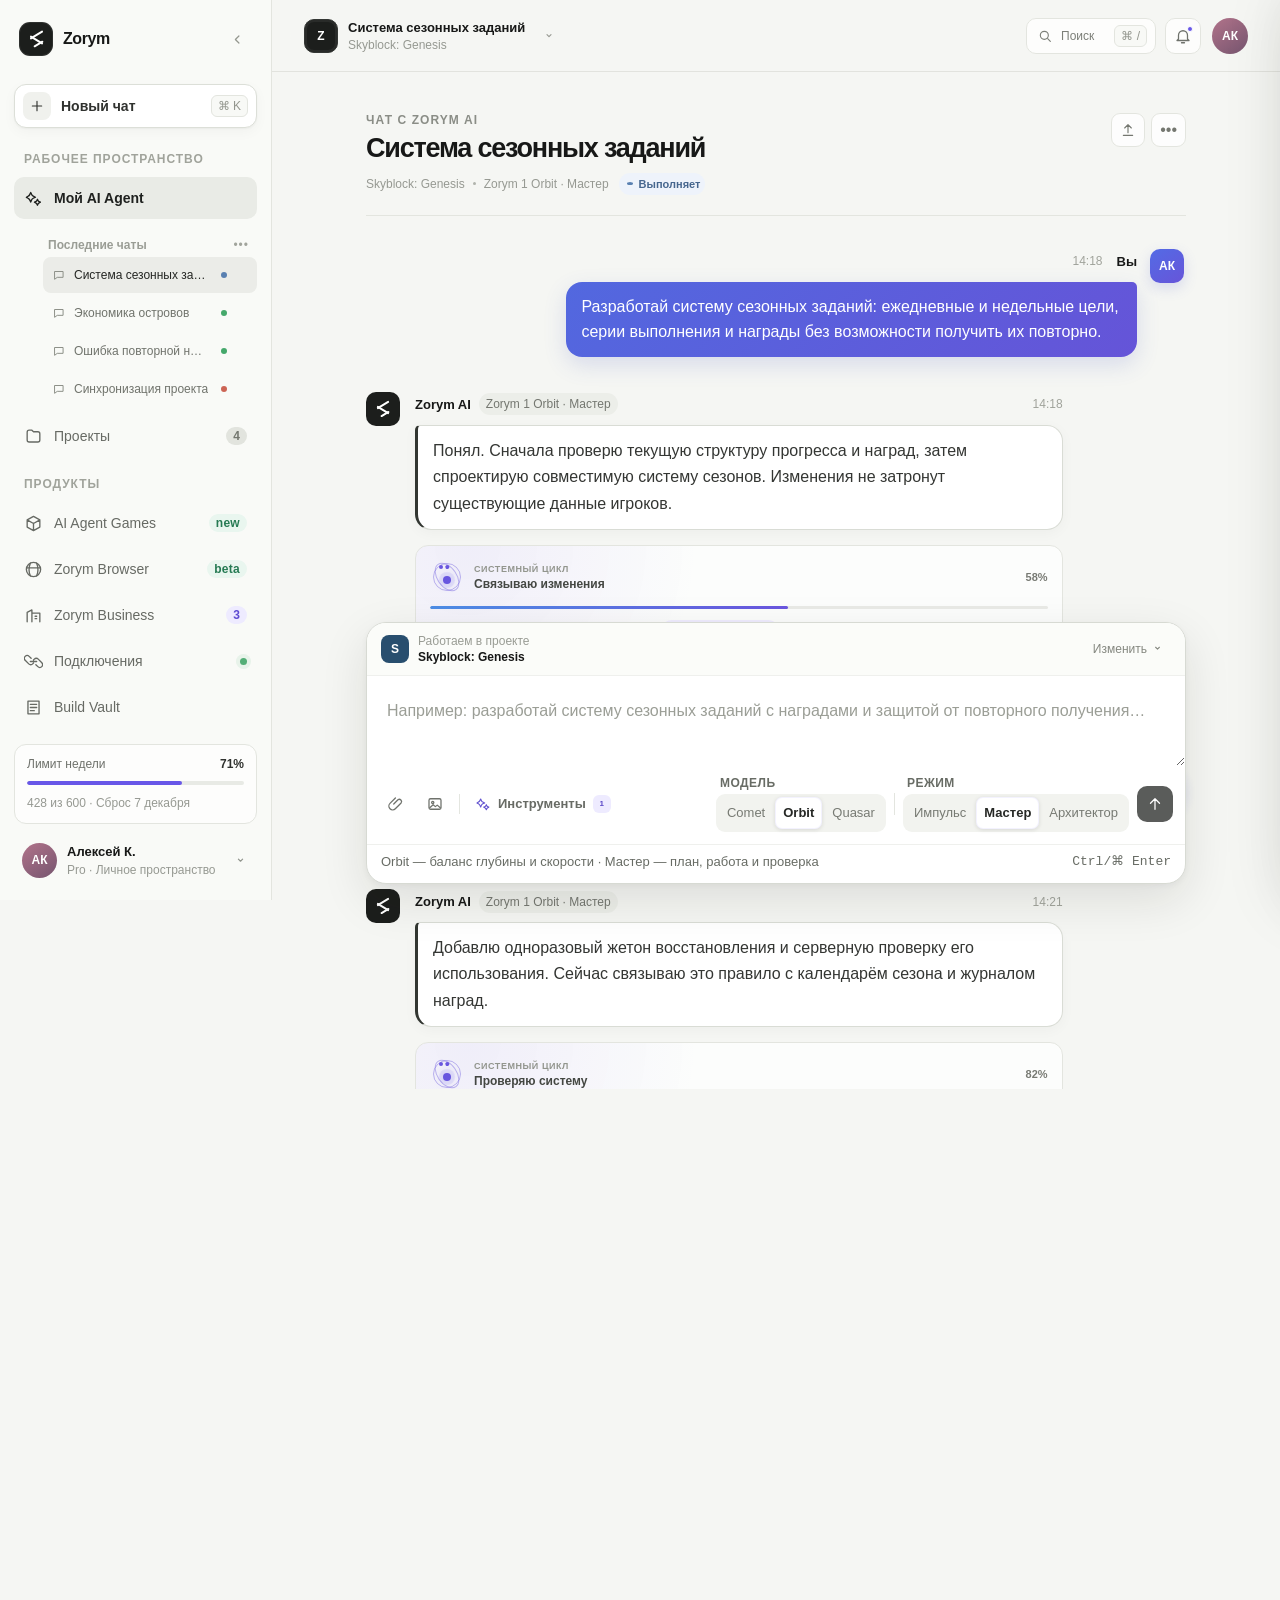
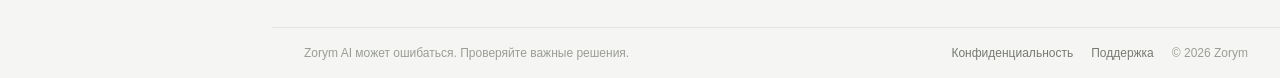
==== commit 0b69cd93: "Refine working chat UX and accessibility" ====
--- a/app.html
+++ b/app.html
@@ -6,9 +6,11 @@
   <meta name="description" content="Zorym AI — интеллектуальное рабочее пространство для проектов, игр и бизнеса.">
   <meta name="theme-color" content="#f5f6f3">
   <title>Zorym AI — рабочее пространство</title>
-  <link rel="stylesheet" href="styles.css?v=20260906-roblox-workspace">
+  <link rel="stylesheet" href="styles.css?v=20260909-chat-ux">
+  <link rel="stylesheet" href="chat.css?v=20260909-chat-ux">
 </head>
 <body>
+<a class="skip-link" href="#main-content">К основному содержимому</a>
 <div class="mobile-backdrop" id="mobile-backdrop"></div>
 
 <div class="app-shell">
@@ -76,10 +78,10 @@
     </div>
   </aside>
 
-  <main class="app-main">
+  <main class="app-main" id="main-content" tabindex="-1">
     <header class="topbar">
       <div class="topbar-left">
-        <button class="mobile-menu" id="mobile-menu" type="button" aria-label="Открыть меню"><svg viewBox="0 0 24 24" aria-hidden="true"><path d="M5 7h14M5 12h14M5 17h14"/></svg></button>
+        <button class="mobile-menu" id="mobile-menu" type="button" aria-label="Открыть меню" aria-controls="sidebar" aria-expanded="false"><svg viewBox="0 0 24 24" aria-hidden="true"><path d="M5 7h14M5 12h14M5 17h14"/></svg></button>
         <div class="workspace-context"><span class="workspace-avatar" id="context-avatar">Z</span><div><b id="context-title">Мой AI Agent</b><small id="context-subtitle">Skyblock: Genesis</small></div><button type="button" aria-label="Сменить пространство"><svg viewBox="0 0 24 24"><path d="m9 10 3 3 3-3"/></svg></button></div>
       </div>
       <div class="topbar-actions">
@@ -93,20 +95,39 @@
       <div class="agent-page page-container">
         <div class="conversation-shell" id="conversation-shell">
           <header class="conversation-header">
-            <div><span class="eyebrow">Чат с Zorym AI</span><h1 id="conversation-title">Система сезонных заданий</h1><p><span id="conversation-project">Skyblock: Genesis</span><i></i><span id="conversation-settings">Zorym 1 Orbit · Мастер</span><span class="conversation-state state-executing" id="conversation-state"><i></i>Выполняет</span></p></div>
-            <div class="conversation-actions"><button type="button" aria-label="Поделиться чатом"><svg viewBox="0 0 24 24"><path d="M12 16V4M7 9l5-5 5 5M5 20h14"/></svg></button><button type="button" aria-label="Меню чата">•••</button></div>
+            <div><span class="eyebrow">Чат с Zorym AI</span><h1 id="conversation-title">Система сезонных заданий</h1><p><span id="conversation-project">Skyblock: Genesis</span><i></i><span id="conversation-settings">Zorym 1 Orbit · Мастер</span><span class="conversation-state state-executing" id="conversation-state" role="status" aria-live="polite" aria-atomic="true"><i aria-hidden="true"></i><span>Выполняет</span></span></p></div>
+            <div class="conversation-actions"><button type="button" data-chat-action="share" aria-label="Поделиться чатом"><svg viewBox="0 0 24 24" aria-hidden="true"><path d="M12 16V4M7 9l5-5 5 5M5 20h14"/></svg></button><button type="button" data-chat-action="menu" aria-label="Меню чата">•••</button></div>
           </header>
-          <div class="chat-thread" id="chat-thread" aria-live="polite"></div>
+          <div class="chat-thread" id="chat-thread" role="log" aria-label="Сообщения чата" aria-live="polite" aria-relevant="additions text" aria-busy="true"></div>
         </div>
-        <div class="agent-hero"><span class="availability"><i></i>Zorym AI готов к работе</span><p>Добрый день, Алексей</p><h1>Что построим сегодня?</h1><span class="hero-copy">Опишите результат — агент разберёт задачу, составит план и покажет ход выполнения.</span></div>
+        <div class="agent-hero"><span class="availability"><i aria-hidden="true"></i>Новый чат · Zorym AI готов</span><p>Добрый день, Алексей</p><h1>Что построим сегодня?</h1><span class="hero-copy">Опишите результат — агент разберёт задачу, составит план и покажет ход выполнения.</span></div>
 
         <div class="prompt-card">
           <div class="prompt-context"><div class="project-context"><span class="mini-project-icon">S</span><div><small>Работаем в проекте</small><b>Skyblock: Genesis</b></div></div><button type="button">Изменить <svg viewBox="0 0 24 24"><path d="m9 10 3 3 3-3"/></svg></button></div>
-          <textarea id="agent-prompt" aria-label="Опишите задачу" placeholder="Например: разработай систему сезонных заданий с наградами и защитой от повторного получения…"></textarea>
+          <textarea id="agent-prompt" aria-label="Опишите задачу" aria-describedby="prompt-keyboard-hint run-selection-status" placeholder="Например: разработай систему сезонных заданий с наградами и защитой от повторного получения…"></textarea>
+          <span class="sr-only" id="prompt-keyboard-hint">Control или Command и Enter — запустить задачу. Enter — новая строка.</span>
           <div class="prompt-toolbar">
-            <div class="prompt-tools"><button class="tool-button" type="button" aria-label="Добавить файлы"><svg viewBox="0 0 24 24"><path d="m9 12 5.6-5.6a3 3 0 0 1 4.2 4.2l-7.7 7.7a5 5 0 0 1-7.1-7.1L11.2 4"/></svg></button><button class="tool-button" type="button" aria-label="Добавить изображение"><svg viewBox="0 0 24 24"><rect x="4" y="5" width="16" height="14" rx="2"/><circle cx="9" cy="10" r="1.5"/><path d="m5 17 4.5-4 3 2.5 2.5-2 4 3.5"/></svg></button><span class="tools-divider"></span><div class="agent-tools"><button class="agent-tools-trigger" id="agent-tools-trigger" type="button" aria-expanded="false" aria-controls="capability-menu"><svg viewBox="0 0 24 24"><path d="M8.5 4.5 9.7 7a4 4 0 0 0 2 2l2.8 1.4-2.8 1.3a4 4 0 0 0-2 2l-1.2 2.8-1.3-2.8a4 4 0 0 0-2-2L3 10.5l2.2-1.4a4 4 0 0 0 2-2zM17 13l.7 1.5a3 3 0 0 0 1.5 1.5l1.5.7-1.5.8a3 3 0 0 0-1.5 1.5l-.7 1.5-.8-1.5a3 3 0 0 0-1.5-1.5l-1.5-.8 1.5-.7a3 3 0 0 0 1.5-1.5z"/></svg><span>Инструменты</span><i id="active-tool-count">1</i></button><div class="capability-menu" id="capability-menu" aria-hidden="true"><header><div><b>Инструменты агента</b><small>Подключаются только к текущей задаче</small></div><span id="capability-plan">Forge Pro</span></header><div class="capability-list"><button class="capability-option active" type="button" data-capability="Smart Brief"><span class="capability-symbol">⌁</span><span><b>Smart Brief</b><small>Уточнит цель и критерии готовности</small></span><i>✓</i></button><button class="capability-option" type="button" data-capability="Zorym Browser"><span class="capability-symbol">◎</span><span><b>Zorym Browser</b><small>Изучит интернет и приложит источники</small></span><i>✓</i></button><button class="capability-option" type="button" data-capability="Zorym Crew"><span class="capability-symbol">◌</span><span><b>Zorym Crew</b><small>Подключит агентов для независимой проверки</small></span><i>✓</i></button></div></div></div></div>
-            <div class="run-settings"><div class="choice-cluster"><span>Модель</span><div class="choice-menu model-choice" data-choice-group="model" role="radiogroup" aria-label="Модель Zorym"><button type="button" role="radio" aria-checked="false" title="Comet — быстро для точечных задач">Comet</button><button class="selected" type="button" role="radio" aria-checked="true" title="Orbit — баланс глубины и скорости">Orbit</button><button type="button" role="radio" aria-checked="false" title="Quasar — максимальная глубина">Quasar</button></div></div><span class="toolbar-divider"></span><div class="choice-cluster"><span>Режим</span><div class="choice-menu mode-choice" data-choice-group="mode" role="radiogroup" aria-label="Режим работы"><button type="button" role="radio" aria-checked="false" title="Импульс — короткий прямой путь">Импульс</button><button class="selected" type="button" role="radio" aria-checked="true" title="Мастер — план, работа и проверка">Мастер</button><button type="button" role="radio" aria-checked="false" title="Архитектор — системная проработка">Архитектор</button></div></div><button class="send-button" id="send-task" type="button" aria-label="Запустить задачу" title="Запустить · Ctrl или ⌘ + Enter"><svg viewBox="0 0 24 24"><path d="M12 19V5M6 11l6-6 6 6"/></svg></button></div>
+            <div class="prompt-tools" aria-label="Добавление контекста">
+              <button class="tool-button" type="button" data-attachment="files" aria-label="Добавить файлы" title="Добавить файлы"><svg viewBox="0 0 24 24" aria-hidden="true"><path d="m9 12 5.6-5.6a3 3 0 0 1 4.2 4.2l-7.7 7.7a5 5 0 0 1-7.1-7.1L11.2 4"/></svg></button>
+              <button class="tool-button" type="button" data-attachment="image" aria-label="Добавить изображение" title="Добавить изображение"><svg viewBox="0 0 24 24" aria-hidden="true"><rect x="4" y="5" width="16" height="14" rx="2"/><circle cx="9" cy="10" r="1.5"/><path d="m5 17 4.5-4 3 2.5 2.5-2 4 3.5"/></svg></button>
+              <span class="tools-divider" aria-hidden="true"></span>
+              <div class="agent-tools">
+                <button class="agent-tools-trigger" id="agent-tools-trigger" type="button" aria-expanded="false" aria-haspopup="menu" aria-controls="capability-menu"><svg viewBox="0 0 24 24" aria-hidden="true"><path d="M8.5 4.5 9.7 7a4 4 0 0 0 2 2l2.8 1.4-2.8 1.3a4 4 0 0 0-2 2l-1.2 2.8-1.3-2.8a4 4 0 0 0-2-2L3 10.5l2.2-1.4a4 4 0 0 0 2-2zM17 13l.7 1.5a3 3 0 0 0 1.5 1.5l1.5.7-1.5.8a3 3 0 0 0-1.5 1.5l-.7 1.5-.8-1.5a3 3 0 0 0-1.5-1.5l-1.5-.8 1.5-.7a3 3 0 0 0 1.5-1.5z"/></svg><span>Инструменты</span><i id="active-tool-count" aria-label="Включено инструментов">1</i></button>
+                <div class="capability-menu" id="capability-menu" role="menu" aria-label="Инструменты агента" aria-hidden="true"><header><div><b>Инструменты агента</b><small>Только для текущей задачи</small></div><span id="capability-plan">Forge Pro</span></header><div class="capability-list">
+                  <button class="capability-option active" type="button" role="menuitemcheckbox" aria-checked="true" data-capability="Smart Brief"><span class="capability-symbol" aria-hidden="true">⌁</span><span><b>Smart Brief</b><small>Уточнит цель и критерии готовности</small></span><i aria-hidden="true">✓</i></button>
+                  <button class="capability-option" type="button" role="menuitemcheckbox" aria-checked="false" data-capability="Zorym Browser"><span class="capability-symbol" aria-hidden="true">◎</span><span><b>Zorym Browser</b><small>Изучит интернет и приложит источники</small></span><i aria-hidden="true">✓</i></button>
+                  <button class="capability-option" type="button" role="menuitemcheckbox" aria-checked="false" data-capability="Zorym Crew"><span class="capability-symbol" aria-hidden="true">◌</span><span><b>Zorym Crew</b><small>Подключит агентов для независимой проверки</small></span><i aria-hidden="true">✓</i></button>
+                </div></div>
+              </div>
+            </div>
+            <div class="run-settings">
+              <div class="choice-cluster"><span id="model-choice-label">Модель</span><div class="choice-menu model-choice" data-choice-group="model" role="radiogroup" aria-labelledby="model-choice-label"><button type="button" role="radio" aria-checked="false" tabindex="-1" title="Comet — быстро для точечных задач">Comet</button><button class="selected" type="button" role="radio" aria-checked="true" tabindex="0" title="Orbit — баланс глубины и скорости">Orbit</button><button type="button" role="radio" aria-checked="false" tabindex="-1" title="Quasar — максимальная глубина">Quasar</button></div></div>
+              <span class="toolbar-divider" aria-hidden="true"></span>
+              <div class="choice-cluster"><span id="mode-choice-label">Режим</span><div class="choice-menu mode-choice" data-choice-group="mode" role="radiogroup" aria-labelledby="mode-choice-label"><button type="button" role="radio" aria-checked="false" tabindex="-1" title="Импульс — короткий прямой путь">Импульс</button><button class="selected" type="button" role="radio" aria-checked="true" tabindex="0" title="Мастер — план, работа и проверка">Мастер</button><button type="button" role="radio" aria-checked="false" tabindex="-1" title="Архитектор — системная проработка">Архитектор</button></div></div>
+              <button class="send-button" id="send-task" type="button" aria-label="Запустить задачу" aria-describedby="prompt-keyboard-hint" title="Запустить · Ctrl или ⌘ + Enter"><svg viewBox="0 0 24 24" aria-hidden="true"><path d="M12 19V5M6 11l6-6 6 6"/></svg></button>
+            </div>
           </div>
+          <div class="run-selection-summary"><span id="run-selection-status" role="status" aria-live="polite" aria-atomic="true">Orbit — баланс глубины и скорости · Мастер — план, работа и проверка</span><kbd aria-hidden="true">Ctrl/⌘ Enter</kbd></div>
         </div>
 
         <div class="quick-prompts" aria-label="Примеры задач">
@@ -172,37 +193,41 @@
       <div class="games-workspace-page">
         <header class="games-workspace-header">
           <div><span class="games-product-label"><i></i>AI Agent Games</span><div class="games-project-switch"><span class="roblox-mark">◇</span><div><small>Roblox Studio</small><b>Vault Raiders</b></div><button type="button" aria-label="Сменить игровой проект">⌄</button></div></div>
-          <div class="studio-session"><span><i></i><b>Studio Live</b><small>синхронизировано сейчас</small></span><button type="button" data-open-roblox-connection>Управлять подключением</button></div>
+          <div class="studio-session"><span class="workspace-demo-label">Интерактивный прототип</span><span class="studio-state-pill state-testing" id="studio-state-pill"><i></i><b>Testing</b><small>демо-сценарий</small></span><button type="button" data-open-roblox-connection>Настроить Studio Link</button></div>
         </header>
 
+        <div class="studio-statebar" aria-label="Демонстрационные состояния Studio"><div><b>Состояние Studio</b><small>Переключите сценарий — реальное подключение не выполняется</small></div><div class="studio-state-options" role="radiogroup" aria-label="Состояние демонстрации"><button type="button" role="radio" aria-checked="false" data-studio-state="offline"><i></i>Offline</button><button type="button" role="radio" aria-checked="false" data-studio-state="connecting"><i></i>Connecting</button><button type="button" role="radio" aria-checked="false" data-studio-state="live"><i></i>Live</button><button class="selected" type="button" role="radio" aria-checked="true" data-studio-state="testing"><i></i>Testing</button></div></div>
+        <div class="game-mobile-tabs" role="tablist" aria-label="Разделы рабочего места"><button type="button" role="tab" aria-selected="false" data-game-pane="explorer">Explorer</button><button class="selected" type="button" role="tab" aria-selected="true" data-game-pane="chat">Чат</button><button type="button" role="tab" aria-selected="false" data-game-pane="inspector">Контроль</button></div>
+
         <div class="games-workspace-grid">
-          <aside class="game-explorer">
+          <aside class="game-explorer" data-workspace-pane="explorer">
             <div class="game-panel-title"><span>Проект</span><button type="button">•••</button></div>
             <div class="game-tree"><button class="open" type="button"><i>⌄</i><span>◇</span><b>Workspace</b></button><button class="tree-child" type="button"><i>›</i><span>◫</span><b>Map</b></button><button class="tree-child" type="button"><i>›</i><span>◫</span><b>TeleportPads</b></button><button class="open selected" type="button"><i>⌄</i><span>⌁</span><b>ServerScriptService</b></button><button class="tree-child script" type="button"><i></i><span>⌘</span><b>TeleportService</b></button><button class="tree-child script" type="button"><i></i><span>⌘</span><b>PlayerData</b></button><button type="button"><i>›</i><span>▣</span><b>StarterGui</b></button><button type="button"><i>›</i><span>◇</span><b>ReplicatedStorage</b></button></div>
             <div class="game-memory-card"><span>GAME MEMORY</span><b>37 решений в контексте</b><small>Архитектура, DataStore и стиль Luau</small><button type="button">Открыть память →</button></div>
-            <div class="game-version"><span><i>↶</i><div><b>Версия 08</b><small>до текущей задачи</small></div></span><button type="button">Откатить</button></div>
+            <div class="game-version"><span><i>↶</i><div><b id="game-version-label">Версия 08</b><small id="game-version-copy">до текущей задачи</small></div></span><button type="button" id="rollback-game">Откатить</button></div>
           </aside>
 
-          <main class="game-chat">
+          <main class="game-chat pane-selected" data-workspace-pane="chat">
             <header><div><span class="eyebrow">Текущая задача</span><h1>Телепортные площадки</h1></div><div class="game-chat-actions"><button type="button" aria-label="История версий">↶</button><button type="button" aria-label="Меню задачи">•••</button></div></header>
             <div class="game-chat-thread">
               <article class="game-user-message"><span>АК</span><div><small>Вы · 14:32</small><p>Добавь выбор точки телепортации с превью камеры. Защити систему от повторного нажатия и проверь её в Studio.</p></div></article>
               <article class="game-agent-message"><span class="game-z"><i></i></span><div><header><b>Zorym AI</b><small>Orbit · Мастер</small></header><p>Вижу четыре площадки и существующий RemoteEvent. Сохраню текущую версию, добавлю интерфейс выбора и проверю полный путь игрока.</p><button type="button">План выполнен · 7 изменений <i>⌄</i></button></div></article>
-              <section class="studio-proof-run" aria-label="Ход проверки задачи">
-                <header><div><span><i></i>Studio Proof</span><b>Проверяю путь игрока</b></div><em>4 из 6</em></header>
+              <section class="game-plan-card approved" id="game-plan-card" aria-labelledby="game-plan-title"><header><div><span>План до запуска</span><h2 id="game-plan-title">Безопасное изменение системы телепортации</h2></div><b id="game-plan-status">Согласован</b></header><ol><li><span>01</span><div><b>Сохранить контрольную версию</b><small>Версия 08 · весь затрагиваемый контекст</small></div></li><li><span>02</span><div><b>Собрать интерфейс и серверный маршрут</b><small>4 объекта · 3 скрипта · без удаления данных</small></div></li><li><span>03</span><div><b>Проверить путь и крайние случаи</b><small>6 проверок · до 2 повторных циклов</small></div></li></ol><footer><span>Оценка <b id="plan-cost">36 ед.</b> · списание только после запуска</span><button type="button" id="approve-game-plan">Изменить план</button></footer></section>
+              <section class="studio-proof-run state-testing" aria-label="Ход проверки задачи">
+                <header><div><span><i></i>Демо Studio Proof</span><b id="proof-run-title">Проверяю путь игрока</b></div><em id="proof-run-count">4 из 6</em></header>
                 <div class="studio-proof-progress"><i></i></div>
                 <ol id="studio-proof-steps"><li class="done"><span>✓</span><div><b>Изменения применены</b><small>4 объекта · 3 скрипта</small></div><em>12 сек</em></li><li class="done"><span>✓</span><div><b>Интерфейс открывается</b><small>кнопка и список площадок доступны</small></div><em>пройдено</em></li><li class="done"><span>✓</span><div><b>Камера показывает назначение</b><small>переход и возврат работают</small></div><em>пройдено</em></li><li class="active"><span></span><div><b>Телепортирую тестового игрока</b><small>проверяю сервер и повторное нажатие</small></div><em>сейчас</em></li><li><span></span><div><b>Проверю крайние случаи</b><small>отключение и недоступная площадка</small></div></li><li><span></span><div><b>Зафиксирую доказательства</b><small>отчёт и версия результата</small></div></li></ol>
-                <footer><span><i></i>Studio отвечает · тестовый сеанс активен</span><button type="button" id="simulate-proof">Завершить демо-проверку</button></footer>
+                <div class="studio-error-card" id="studio-error-card" hidden><span>!</span><div><b>TeleportRequest не ответил</b><small>Демо-ошибка: запрос остановлен до изменений. Можно повторить проверку или вернуться к версии 08.</small></div></div><footer><span id="proof-run-note"><i></i>Демо Studio отвечает · тестовый сценарий активен</span><div><button class="proof-error-button" type="button" id="simulate-proof-error">Показать ошибку</button><button type="button" id="simulate-proof">Завершить демо</button></div></footer>
               </section>
             </div>
-            <div class="game-composer"><textarea aria-label="Сообщение Zorym AI" placeholder="Опишите механику или изменение…"></textarea><div><span><button type="button">＋</button><button type="button">◎</button></span><span><button class="game-model-button" type="button"><i></i>Orbit</button><button type="button">Мастер⌄</button><button class="game-send" type="button">↑</button></span></div></div>
+            <div class="game-composer"><textarea aria-label="Сообщение Zorym AI" placeholder="Опишите механику или изменение…"></textarea><div><span><button type="button" aria-label="Добавить файл">＋</button><button type="button" aria-label="Добавить контекст проекта">◎</button></span><span class="game-run-controls"><label><span>Модель</span><select id="game-model" aria-label="Модель Zorym"><option>Comet</option><option selected>Orbit</option><option>Quasar</option></select></label><label><span>Режим</span><select id="game-mode" aria-label="Режим работы"><option>Импульс</option><option selected>Мастер</option><option>Архитектор</option></select></label><button class="game-send" id="game-send" type="button" aria-label="Отправить сообщение">↑</button></span></div></div>
           </main>
 
-          <aside class="game-inspector">
+          <aside class="game-inspector" data-workspace-pane="inspector">
             <div class="game-panel-title"><span>Контроль задачи</span><button type="button">×</button></div>
-            <section class="game-cost"><span>До запуска согласовано</span><div><b>Orbit · Мастер</b><strong>36 ед.</strong></div><small>Повторные проверки входят в оценку</small></section>
+            <section class="game-cost"><span>Оценка до запуска</span><div><b id="game-run-selection">Orbit · Мастер</b><strong id="game-cost-value">36 ед.</strong></div><small>Повторные проверки входят в оценку</small></section>
             <section class="changed-instances"><header><span>Изменения</span><b>7</b></header><article><i class="created">+</i><div><b>TeleportMenu</b><small>StarterGui</small></div></article><article><i class="edited">±</i><div><b>TeleportService</b><small>ServerScriptService</small></div></article><article><i class="created">+</i><div><b>TeleportRequest</b><small>ReplicatedStorage</small></div></article><button type="button">Показать все изменения</button></section>
-            <section class="proof-evidence"><header><span>Доказательства</span><b>LIVE</b></header><div><span><i>✓</i><b>0</b><small>runtime errors</small></span><span><i>✓</i><b>3</b><small>теста пройдено</small></span></div><p>Итоговый статус появится только после ответа Studio.</p></section>
+            <section class="proof-evidence"><header><span>Доказательства</span><b id="evidence-state">DEMO TEST</b></header><div><span><i id="evidence-error-icon">✓</i><b id="evidence-errors">0</b><small>runtime errors</small></span><span><i>✓</i><b id="evidence-tests">3</b><small>теста пройдено</small></span></div><p id="evidence-copy">Итоговый статус появится только после завершения демонстрационного сценария.</p></section>
             <section class="game-quick-tools"><span>Инструменты</span><button type="button"><i>◇</i><div><b>Player Journey</b><small>путь игрока</small></div><em>Вкл.</em></button><button type="button"><i>⌾</i><div><b>Economy Guard</b><small>валюта и награды</small></div><em>＋</em></button><button type="button"><i>▣</i><div><b>UI Vision</b><small>экраны и устройства</small></div><em>＋</em></button></section>
           </aside>
         </div>
@@ -496,9 +521,15 @@
 const agentLink = links.find(function (link) { return link.dataset.view === 'agent'; });
 
 const modelProfiles = {
-  Comet: { label: 'Прямой цикл', stages: ['Схватываю цель', 'Собираю решение', 'Проверяю готовность'] },
-  Orbit: { label: 'Системный цикл', stages: ['Картирую контекст', 'Проектирую решение', 'Связываю изменения', 'Проверяю систему', 'Упаковываю результат'] },
-  Quasar: { label: 'Глубокий цикл', stages: ['Строю карту системы', 'Формирую стратегию', 'Запускаю потоки', 'Синтезирую решения', 'Провожу испытания', 'Фиксирую результат'] }
+  Comet: { label: 'Прямой цикл', description: 'быстро для точечных задач', stages: ['Схватываю цель', 'Собираю решение', 'Проверяю готовность'] },
+  Orbit: { label: 'Системный цикл', description: 'баланс глубины и скорости', stages: ['Картирую контекст', 'Проектирую решение', 'Связываю изменения', 'Проверяю систему', 'Упаковываю результат'] },
+  Quasar: { label: 'Глубокий цикл', description: 'максимальная глубина', stages: ['Строю карту системы', 'Формирую стратегию', 'Запускаю потоки', 'Синтезирую решения', 'Провожу испытания', 'Фиксирую результат'] }
+};
+
+const modeProfiles = {
+  'Импульс': 'короткий прямой путь',
+  'Мастер': 'план, работа и проверка',
+  'Архитектор': 'системная проработка'
 };
 
 const chatStates = {
@@ -561,6 +592,15 @@
 ];
 let activeChatId = 'seasonal-quests';
 
+chats.forEach(function (chat) {
+  chat.messages.forEach(function (message) {
+    if (message.role !== 'assistant') return;
+    message.model = message.model || chat.model;
+    message.mode = message.mode || chat.mode;
+    message.state = message.state || (Number(message.progress) === 100 ? 'ready' : chat.status);
+  });
+});
+
 function escapeHtml(value) {
   return String(value).replace(/[&<>"']/g, function (character) {
     return { '&': '&amp;', '<': '&lt;', '>': '&gt;', '"': '&quot;', "'": '&#039;' }[character];
@@ -573,9 +613,9 @@
   chatHistory.innerHTML = chats.slice(0, 5).map(function (chat) {
     const active = chat.id === activeChatId ? ' active' : '';
     const state = chatStates[chat.status] ? chat.status : 'empty';
-    return '<button class="chat-entry' + active + '" type="button" data-chat-id="' + escapeHtml(chat.id) + '" aria-current="' + (active ? 'true' : 'false') + '">' +
+    return '<button class="chat-entry' + active + '" type="button" data-chat-id="' + escapeHtml(chat.id) + '" aria-current="' + (active ? 'true' : 'false') + '" aria-label="' + escapeHtml(chat.title + ', ' + chatStates[state].label + ', ' + chat.updated) + '">' +
       '<span class="chat-bubble-icon"><svg viewBox="0 0 24 24"><path d="M5 6h14v10H9l-4 3z"/></svg></span>' +
-      '<span class="chat-entry-copy"><b>' + escapeHtml(chat.title) + '</b><small>' + escapeHtml(chat.updated) + '</small></span><i class="chat-state-dot state-' + state + '" title="' + escapeHtml(chatStates[state].label) + '"></i>' +
+      '<span class="chat-entry-copy"><b>' + escapeHtml(chat.title) + '</b><small>' + escapeHtml(chat.updated) + '</small></span><i class="chat-state-dot state-' + state + '" aria-hidden="true" title="' + escapeHtml(chatStates[state].label) + '"></i>' +
       '<span class="chat-more">•••</span></button>';
   }).join('');
 }
@@ -592,33 +632,44 @@
       : '<span class="work-motion quasar-work" aria-hidden="true"><i></i><i></i><i></i><b></b></span>';
   const stages = profile.stages.map(function (item, index) {
     const itemState = normalizedProgress === 100 || index < currentIndex ? ' done' : index === currentIndex ? ' current' : '';
-    return '<span class="work-stage' + itemState + '"><i>' + (itemState === ' done' ? '✓' : index + 1) + '</i>' + escapeHtml(item) + '</span>';
+    const currentAttribute = itemState === ' current' ? ' aria-current="step"' : '';
+    return '<span class="work-stage' + itemState + '"' + currentAttribute + '><i aria-hidden="true">' + (itemState === ' done' ? '✓' : index + 1) + '</i>' + escapeHtml(item) + '</span>';
   }).join('');
   const quasarDetails = safeModel === 'Quasar' ? '<div class="quasar-streams"><span><i></i>Стратегия</span><span><i></i>Реализация</span><span><i></i>Проверка</span></div>' : '';
   const resolvedState = chatStates[state] ? state : normalizedProgress === 100 ? 'ready' : 'executing';
-  const stateAction = resolvedState === 'error' ? '<button class="work-retry" type="button" data-retry-task>Повторить безопасно</button>' : resolvedState === 'ready' ? '<span class="work-ready">✓ Проверено</span>' : '';
-  return '<div class="message-work model-work model-work-' + safeModel.toLowerCase() + ' state-' + resolvedState + '">' +
+  const stateAction = resolvedState === 'error' ? '<button class="work-retry" type="button" data-retry-task>Повторить безопасно</button>' : resolvedState === 'ready' ? '<button class="work-result" type="button" data-open-result>Открыть результат <i aria-hidden="true">→</i></button>' : '';
+  return '<div class="message-work model-work model-work-' + safeModel.toLowerCase() + ' state-' + resolvedState + '" role="group" aria-label="' + escapeHtml(chatStates[resolvedState].label + ': ' + stage) + '">' +
     '<div class="model-work-heading"><div>' + motion + '<span><small>' + escapeHtml(profile.label) + '</small><b>' + escapeHtml(stage) + '</b></span></div><strong>' + normalizedProgress + '%</strong></div>' +
-    '<div class="message-progress" role="progressbar" aria-label="Прогресс задачи" aria-valuemin="0" aria-valuemax="100" aria-valuenow="' + normalizedProgress + '"><i style="width:' + normalizedProgress + '%"></i></div>' + quasarDetails +
-    '<div class="work-stages">' + stages + '</div><footer><span>' + escapeHtml(chatStates[resolvedState].hint) + '</span>' + stateAction + '</footer></div>';
+    '<div class="message-progress" role="progressbar" aria-label="Прогресс задачи" aria-valuemin="0" aria-valuemax="100" aria-valuenow="' + normalizedProgress + '" aria-valuetext="' + escapeHtml(chatStates[resolvedState].label + ', ' + normalizedProgress + ' процентов') + '"><i style="width:' + normalizedProgress + '%"></i></div>' + quasarDetails +
+    '<div class="work-stages" aria-label="Этапы работы">' + stages + '</div><footer><span>' + escapeHtml(chatStates[resolvedState].hint) + '</span>' + stateAction + '</footer></div>';
 }
 function messageMarkup(message) {
   const isUser = message.role === 'user';
+  const messageModel = modelProfiles[message.model] ? message.model : currentChat().model;
+  const messageMode = modeProfiles[message.mode] ? message.mode : currentChat().mode;
   const avatar = isUser ? 'АК' : '<span></span>';
   const author = isUser ? 'Вы' : 'Zorym AI';
-  const model = isUser ? '' : '<em>Zorym 1 ' + escapeHtml(currentChat().model) + '</em>';
-  const workState = message.stage ? modelWorkMarkup(currentChat().model, message.stage, message.progress, message.state || currentChat().status) : '';
-  const verification = !isUser && currentChat().model === 'Quasar' ? '<div class="verification-chips"><span>Proof Chain</span><span>Shadow Test</span></div>' : '';
-  const actions = isUser ? '' : '<div class="message-actions"><button type="button" aria-label="Скопировать ответ"><svg viewBox="0 0 24 24"><rect x="8" y="8" width="11" height="11" rx="2"/><path d="M16 8V5H5v11h3"/></svg></button><button type="button" aria-label="Полезный ответ"><svg viewBox="0 0 24 24"><path d="M7 21H4V10h3M7 10l4-7 2 1v5h6l1 2-2 8H7z"/></svg></button><button type="button" aria-label="Неполезный ответ"><svg viewBox="0 0 24 24"><path d="M7 3H4v11h3M7 14l4 7 2-1v-5h6l1-2-2-8H7z"/></svg></button></div>';
-  return '<article class="chat-message ' + (isUser ? 'user-message' : 'assistant-message') + '">' +
+  const model = isUser ? '' : '<em>Zorym 1 ' + escapeHtml(messageModel) + ' · ' + escapeHtml(messageMode) + '</em>';
+  const workState = message.stage ? modelWorkMarkup(messageModel, message.stage, message.progress, message.state || currentChat().status) : '';
+  const verification = !isUser && messageModel === 'Quasar' ? '<div class="verification-chips"><span>Proof Chain</span><span>Shadow Test</span></div>' : '';
+  const actions = isUser ? '' : '<div class="message-actions"><button type="button" data-message-action="copy" aria-label="Скопировать ответ"><svg viewBox="0 0 24 24" aria-hidden="true"><rect x="8" y="8" width="11" height="11" rx="2"/><path d="M16 8V5H5v11h3"/></svg></button><button type="button" data-message-action="helpful" aria-label="Полезный ответ" aria-pressed="false"><svg viewBox="0 0 24 24" aria-hidden="true"><path d="M7 21H4V10h3M7 10l4-7 2 1v5h6l1 2-2 8H7z"/></svg></button><button type="button" data-message-action="unhelpful" aria-label="Неполезный ответ" aria-pressed="false"><svg viewBox="0 0 24 24" aria-hidden="true"><path d="M7 3H4v11h3M7 14l4 7 2-1v-5h6l1-2-2-8H7z"/></svg></button></div>';
+  return '<article class="chat-message ' + (isUser ? 'user-message' : 'assistant-message') + '" aria-label="Сообщение: ' + author + '">' +
     '<div class="message-avatar">' + avatar + '</div><div class="message-column"><header><div><b>' + author + '</b>' + model + '</div><time>' + escapeHtml(message.time) + '</time></header>' +
     '<div class="message-body"><p>' + escapeHtml(message.text) + '</p>' + workState + verification + '</div>' + actions + '</div></article>';
 }
 
 function syncChatChoices(chat) {
-  document.querySelectorAll('[data-choice-group="model"] button').forEach(function (button) { const selected = button.textContent.trim() === chat.model; button.classList.toggle('selected', selected); button.setAttribute('aria-checked', String(selected)); });
-  document.querySelectorAll('[data-choice-group="mode"] button').forEach(function (button) { const selected = button.textContent.trim() === chat.mode; button.classList.toggle('selected', selected); button.setAttribute('aria-checked', String(selected)); });
+  document.querySelectorAll('[data-choice-group="model"] button').forEach(function (button) { const selected = button.textContent.trim() === chat.model; button.classList.toggle('selected', selected); button.setAttribute('aria-checked', String(selected)); button.tabIndex = selected ? 0 : -1; });
+  document.querySelectorAll('[data-choice-group="mode"] button').forEach(function (button) { const selected = button.textContent.trim() === chat.mode; button.classList.toggle('selected', selected); button.setAttribute('aria-checked', String(selected)); button.tabIndex = selected ? 0 : -1; });
   syncModelShowcase(chat.model);
+  updateRunSelection(chat);
+}
+
+function updateRunSelection(chat) {
+  const model = modelProfiles[chat.model] ? chat.model : 'Orbit';
+  const mode = modeProfiles[chat.mode] ? chat.mode : 'Мастер';
+  document.querySelector('#run-selection-status').textContent = model + ' — ' + modelProfiles[model].description + ' · ' + mode + ' — ' + modeProfiles[mode];
+  document.querySelector('#conversation-settings').textContent = 'Zorym 1 ' + model + ' · ' + mode;
 }
 
 function syncModelShowcase(modelName) {
@@ -634,19 +685,22 @@
 function renderConversation(chat) {
   if (!chat || !chat.messages.length) {
     agentPage.classList.remove('chat-active');
+    agentPage.classList.add('empty-chat');
+    chatThread.setAttribute('aria-busy', 'false');
+    if (chat) syncChatChoices(chat);
     return;
   }
   agentPage.classList.add('chat-active');
   agentPage.classList.remove('empty-chat');
   document.querySelector('#conversation-title').textContent = chat.title;
   document.querySelector('#conversation-project').textContent = chat.project;
-  document.querySelector('#conversation-settings').textContent = 'Zorym 1 ' + chat.model + ' · ' + chat.mode;
   const resolvedState = chatStates[chat.status] ? chat.status : 'executing';
   const stateBadge = document.querySelector('#conversation-state');
   stateBadge.className = 'conversation-state state-' + resolvedState;
-  stateBadge.innerHTML = '<i></i>' + escapeHtml(chatStates[resolvedState].label);
+  stateBadge.innerHTML = '<i aria-hidden="true"></i><span>' + escapeHtml(chatStates[resolvedState].label) + '</span>';
   document.querySelector('.project-context b').textContent = chat.project;
   chatThread.innerHTML = chat.messages.map(messageMarkup).join('');
+  chatThread.setAttribute('aria-busy', String(resolvedState === 'analyzing' || resolvedState === 'executing'));
   syncChatChoices(chat);
 }
 
@@ -673,19 +727,28 @@
   window.clearTimeout(window.zorymToastTimer);
   window.zorymToastTimer = window.setTimeout(function () { toast.classList.remove('show'); }, 2400);
 }
-function closeMobileMenu() { sidebar.classList.remove('mobile-open'); mobileBackdrop.classList.remove('show'); }
+const mobileMenuButton = document.querySelector('#mobile-menu');
+function closeMobileMenu(returnFocus) {
+  const wasOpen = sidebar.classList.contains('mobile-open');
+  sidebar.classList.remove('mobile-open'); mobileBackdrop.classList.remove('show');
+  mobileMenuButton.setAttribute('aria-expanded', 'false');
+  if (wasOpen && returnFocus) mobileMenuButton.focus();
+}
 function showView(link, updateHash) {
   if (!link) return;
+  const mobileNavigationWasOpen = sidebar.classList.contains('mobile-open');
   links.forEach(function (item) { item.classList.toggle('active', item === link); });
   screens.forEach(function (screen) { screen.classList.toggle('active', screen.dataset.screen === link.dataset.view); });
   contextTitle.textContent = link.dataset.title; contextSubtitle.textContent = link.dataset.subtitle; contextAvatar.textContent = link.dataset.avatar;
   if (updateHash !== false) window.location.hash = link.dataset.view;
-  window.scrollTo({ top: 0, behavior: 'smooth' }); closeMobileMenu();
+  const reduceMotion = document.body.classList.contains('reduced-motion') || window.matchMedia('(prefers-reduced-motion: reduce)').matches;
+  window.scrollTo({ top: 0, behavior: reduceMotion ? 'auto' : 'smooth' }); closeMobileMenu(false);
+  if (mobileNavigationWasOpen) document.querySelector('#main-content').focus();
 }
 links.forEach(function (link) { link.addEventListener('click', function (event) { event.preventDefault(); showView(link); if (link.dataset.view === 'agent' && currentChat()) syncChatContext(currentChat()); }); });
-document.querySelector('#mobile-menu').addEventListener('click', function () { sidebar.classList.add('mobile-open'); mobileBackdrop.classList.add('show'); });
-mobileBackdrop.addEventListener('click', closeMobileMenu);
-document.querySelector('#sidebar-collapse').addEventListener('click', function () { document.body.classList.toggle('sidebar-collapsed'); });
+mobileMenuButton.addEventListener('click', function () { sidebar.classList.add('mobile-open'); mobileBackdrop.classList.add('show'); mobileMenuButton.setAttribute('aria-expanded', 'true'); document.querySelector('#new-chat').focus(); });
+mobileBackdrop.addEventListener('click', function () { closeMobileMenu(true); });
+document.querySelector('#sidebar-collapse').addEventListener('click', function () { const collapsed = document.body.classList.toggle('sidebar-collapsed'); this.setAttribute('aria-label', collapsed ? 'Развернуть меню' : 'Свернуть меню'); });
 
 function beginNewChat(projectName) {
   const selectedModel = document.querySelector('[data-choice-group="model"] .selected');
@@ -704,8 +767,10 @@
   activeChatId = chat.id;
   showView(agentLink);
   agentPage.classList.remove('chat-active');
+  agentPage.classList.add('empty-chat');
   document.querySelector('.project-context b').textContent = chat.project;
   prompt.value = '';
+  document.querySelector('#send-task').classList.remove('is-ready');
   renderChatList();
   syncChatChoices(chat);
   syncChatContext(chat);
@@ -720,14 +785,23 @@
 document.querySelector('#chat-list-action').addEventListener('click', function () { notify('Показаны последние чаты'); });
 
 document.querySelectorAll('[data-choice-group]').forEach(function (group) {
+  const isRadioGroup = group.getAttribute('role') === 'radiogroup';
   group.querySelectorAll('button').forEach(function (button) {
     button.addEventListener('click', function () {
-      group.querySelectorAll('button').forEach(function (item) { item.classList.remove('selected'); item.setAttribute('aria-checked', 'false'); }); button.classList.add('selected'); button.setAttribute('aria-checked', 'true');
+      group.querySelectorAll('button').forEach(function (item) {
+        item.classList.remove('selected');
+        if (isRadioGroup) { item.setAttribute('aria-checked', 'false'); item.tabIndex = -1; }
+        else item.setAttribute('aria-pressed', 'false');
+      });
+      button.classList.add('selected');
+      if (isRadioGroup) { button.setAttribute('aria-checked', 'true'); button.tabIndex = 0; }
+      else button.setAttribute('aria-pressed', 'true');
       if (group.dataset.choiceGroup === 'platform') document.querySelector('#concept-platform').textContent = button.dataset.platformName;
       if (group.dataset.choiceGroup === 'project-filter') filterProjects(button.textContent.trim().toLowerCase());
       if ((group.dataset.choiceGroup === 'model' || group.dataset.choiceGroup === 'mode') && currentChat()) {
         currentChat()[group.dataset.choiceGroup] = button.textContent.trim();
-        if (currentChat().messages.length) renderConversation(currentChat());
+        if (currentChat().messages.length) renderConversation(currentChat()); else syncChatChoices(currentChat());
+        notify(button.textContent.trim() + ' выбрано для следующего запуска');
       }
     });
   });
@@ -761,17 +835,28 @@
 motionToggle.addEventListener('click', function () { setReducedMotion(!document.body.classList.contains('reduced-motion')); });
 try { if (window.localStorage.getItem('zorym-reduced-motion') === '1') setReducedMotion(true); } catch (error) {}
 
-document.querySelectorAll('[data-prompt]').forEach(function (button) { button.addEventListener('click', function () { prompt.value = button.dataset.prompt; prompt.focus(); }); });
+document.querySelectorAll('[data-prompt]').forEach(function (button) { button.addEventListener('click', function () { prompt.value = button.dataset.prompt; document.querySelector('#send-task').classList.add('is-ready'); prompt.focus(); }); });
 const toolsTrigger = document.querySelector('#agent-tools-trigger');
 const capabilityMenu = document.querySelector('#capability-menu');
-function closeCapabilityMenu() { capabilityMenu.classList.remove('open'); capabilityMenu.setAttribute('aria-hidden', 'true'); toolsTrigger.setAttribute('aria-expanded', 'false'); }
-function openCapabilityMenu() { capabilityMenu.classList.add('open'); capabilityMenu.setAttribute('aria-hidden', 'false'); toolsTrigger.setAttribute('aria-expanded', 'true'); }
+capabilityMenu.setAttribute('inert', '');
+function closeCapabilityMenu() { capabilityMenu.classList.remove('open'); capabilityMenu.setAttribute('aria-hidden', 'true'); capabilityMenu.setAttribute('inert', ''); toolsTrigger.setAttribute('aria-expanded', 'false'); }
+function openCapabilityMenu() { capabilityMenu.classList.add('open'); capabilityMenu.setAttribute('aria-hidden', 'false'); capabilityMenu.removeAttribute('inert'); toolsTrigger.setAttribute('aria-expanded', 'true'); }
 toolsTrigger.addEventListener('click', function (event) { event.stopPropagation(); const opening = !capabilityMenu.classList.contains('open'); closeCapabilityMenu(); if (opening) openCapabilityMenu(); });
 toolsTrigger.addEventListener('keydown', function (event) { if (event.key === 'ArrowUp' || event.key === 'ArrowDown') { event.preventDefault(); openCapabilityMenu(); const options = capabilityMenu.querySelectorAll('.capability-option'); options[event.key === 'ArrowUp' ? options.length - 1 : 0].focus(); } });
 capabilityMenu.addEventListener('click', function (event) { event.stopPropagation(); });
 document.addEventListener('click', closeCapabilityMenu);
-capabilityMenu.addEventListener('keydown', function (event) { const options = Array.from(capabilityMenu.querySelectorAll('.capability-option')); const index = options.indexOf(document.activeElement); if (event.key === 'Escape') { event.preventDefault(); closeCapabilityMenu(); toolsTrigger.focus(); } if ((event.key === 'ArrowDown' || event.key === 'ArrowUp') && index >= 0) { event.preventDefault(); options[(index + (event.key === 'ArrowDown' ? 1 : -1) + options.length) % options.length].focus(); } });
-document.querySelectorAll('.capability-option').forEach(function (button) { button.addEventListener('click', function () { button.classList.toggle('active'); const count = document.querySelectorAll('.capability-option.active').length; document.querySelector('#active-tool-count').textContent = String(count); notify(button.dataset.capability + (button.classList.contains('active') ? ' включён' : ' выключен')); }); });
+capabilityMenu.addEventListener('keydown', function (event) {
+  const options = Array.from(capabilityMenu.querySelectorAll('.capability-option'));
+  const index = options.indexOf(document.activeElement);
+  if (event.key === 'Escape') { event.preventDefault(); closeCapabilityMenu(); toolsTrigger.focus(); return; }
+  if (event.key === 'Tab') { event.preventDefault(); closeCapabilityMenu(); if (event.shiftKey) toolsTrigger.focus(); else document.querySelector('[data-choice-group="model"] [aria-checked="true"]').focus(); return; }
+  if (!['ArrowDown', 'ArrowUp', 'Home', 'End'].includes(event.key)) return;
+  event.preventDefault();
+  const next = event.key === 'Home' ? 0 : event.key === 'End' ? options.length - 1 : (Math.max(index, 0) + (event.key === 'ArrowDown' ? 1 : -1) + options.length) % options.length;
+  options[next].focus();
+});
+document.querySelectorAll('.capability-option').forEach(function (button) { button.addEventListener('click', function () { const active = button.classList.toggle('active'); button.setAttribute('aria-checked', String(active)); const count = document.querySelectorAll('.capability-option.active').length; document.querySelector('#active-tool-count').textContent = String(count); notify(button.dataset.capability + (active ? ' включён' : ' выключен')); }); });
+document.querySelectorAll('[data-attachment]').forEach(function (button) { button.addEventListener('click', function () { notify(button.dataset.attachment === 'files' ? 'Выбор файла готов' : 'Выбор изображения готов'); }); });
 function makeChatTitle(text) {
   const cleaned = text.replace(/^(пожалуйста|можешь|нужно|хочу|давай)\s+/i, '').replace(/\s+/g, ' ').trim();
   const words = cleaned.split(' ').slice(0, 5).join(' ').replace(/[.,!?;:]+$/g, '');
@@ -782,13 +867,14 @@
 function setChatState(chat, state, progress, text) {
   chat.status = state;
   const response = chat.messages[chat.messages.length - 1];
+  const responseModel = modelProfiles[response.model] ? response.model : chat.model;
   response.state = state; response.progress = progress; response.text = text;
-  response.stage = state === 'ready' ? modelProfiles[chat.model].stages[modelProfiles[chat.model].stages.length - 1] : modelProfiles[chat.model].stages[state === 'executing' ? Math.min(1, modelProfiles[chat.model].stages.length - 1) : 0];
+  response.stage = state === 'ready' ? modelProfiles[responseModel].stages[modelProfiles[responseModel].stages.length - 1] : modelProfiles[responseModel].stages[state === 'executing' ? Math.min(1, modelProfiles[responseModel].stages.length - 1) : 0];
   renderChatList(); if (currentChat() === chat) renderConversation(chat);
 }
 function runChatLifecycle(chat) {
-  window.setTimeout(function () { if (chat.status === 'analyzing') setChatState(chat, 'executing', 56, 'План определён. Собираю решение и проверяю связанные части — чат можно закрыть, работа продолжится.'); }, 900);
-  window.setTimeout(function () { if (chat.status === 'executing') { setChatState(chat, 'ready', 100, 'Готово. Решение собрано, основные переходы проверены, а итог можно продолжить уточнять в этом чате.'); notify('Результат готов'); } }, 2300);
+  window.setTimeout(function () { if (chat.status === 'analyzing') setChatState(chat, 'executing', 56, 'План определён. Собираю решение и проверяю связанные части — чат можно закрыть, работа продолжится.'); }, 1200);
+  window.setTimeout(function () { if (chat.status === 'executing') { setChatState(chat, 'ready', 100, 'Готово. Решение собрано, основные переходы проверены, а итог можно продолжить уточнять в этом чате.'); notify('Результат готов'); } }, 3400);
 }
 function sendCurrentMessage() {
   if (!prompt.value.trim()) { notify('Сначала опишите задачу'); prompt.focus(); return; }
@@ -799,8 +885,8 @@
   const time = new Date().toLocaleTimeString('ru-RU', { hour: '2-digit', minute: '2-digit' });
   chat.messages.push({ role: 'user', time: time, text: text });
   chat.status = 'analyzing';
-  chat.messages.push({ role: 'assistant', time: time, text: 'Запрос принят. Сверяю цель, контекст проекта и критерии готовности перед выполнением.', stage: modelProfiles[chat.model].stages[0], progress: 14, state: 'analyzing' });
-  chat.updated = 'сейчас'; prompt.value = '';
+  chat.messages.push({ role: 'assistant', time: time, text: 'Запрос принят. Сверяю цель, контекст проекта и критерии готовности перед выполнением.', stage: modelProfiles[chat.model].stages[0], progress: 14, state: 'analyzing', model: chat.model, mode: chat.mode });
+  chat.updated = 'сейчас'; prompt.value = ''; document.querySelector('#send-task').classList.remove('is-ready');
   renderChatList(); renderConversation(chat); syncChatContext(chat); notify('Zorym AI начал работу'); runChatLifecycle(chat);
   window.setTimeout(function () { chatThread.scrollTo({ top: chatThread.scrollHeight, behavior: 'smooth' }); }, 0);
 }
@@ -808,15 +894,34 @@
 prompt.addEventListener('keydown', function (event) {
   if (event.key === 'Enter' && (event.metaKey || event.ctrlKey)) { event.preventDefault(); sendCurrentMessage(); }
 });
+prompt.addEventListener('input', function () { document.querySelector('#send-task').classList.toggle('is-ready', Boolean(prompt.value.trim())); });
 chatThread.addEventListener('click', function (event) {
-  if (!event.target.closest('[data-retry-task]')) return;
-  const chat = currentChat(); if (!chat) return;
-  setChatState(chat, 'analyzing', 12, 'Повторяю безопасно: сначала перепроверяю доступ к контексту, не применяя изменений.');
-  notify('Повторная проверка запущена'); runChatLifecycle(chat);
-});
+  const retry = event.target.closest('[data-retry-task]');
+  const result = event.target.closest('[data-open-result]');
+  const action = event.target.closest('[data-message-action]');
+  if (retry) {
+    const chat = currentChat(); if (!chat) return;
+    setChatState(chat, 'analyzing', 12, 'Повторяю безопасно: сначала перепроверяю доступ к контексту, не применяя изменений.');
+    notify('Повторная проверка запущена'); runChatLifecycle(chat); return;
+  }
+  if (result) { notify('Готовый результат открыт'); return; }
+  if (!action) return;
+  if (action.dataset.messageAction === 'copy') {
+    const text = action.closest('.message-column').querySelector('.message-body > p').textContent;
+    if (navigator.clipboard && navigator.clipboard.writeText) navigator.clipboard.writeText(text).then(function () { notify('Ответ скопирован'); }).catch(function () { notify('Не удалось скопировать ответ'); });
+    else notify('Копирование недоступно в этом браузере');
+    return;
+  }
+  const pressed = action.getAttribute('aria-pressed') !== 'true';
+  action.closest('.message-actions').querySelectorAll('[aria-pressed]').forEach(function (button) { button.setAttribute('aria-pressed', 'false'); });
+  action.setAttribute('aria-pressed', String(pressed));
+  notify(pressed ? 'Спасибо, оценка сохранена' : 'Оценка снята');
+});
+document.querySelectorAll('[data-chat-action]').forEach(function (button) { button.addEventListener('click', function () { notify(button.dataset.chatAction === 'share' ? 'Ссылка на чат готова' : 'Меню чата открыто'); }); });
 document.addEventListener('keydown', function (event) {
   if ((event.metaKey || event.ctrlKey) && event.key.toLowerCase() === 'n') { event.preventDefault(); beginNewChat(); }
   if (event.key === 'Escape' && capabilityMenu.classList.contains('open')) { closeCapabilityMenu(); toolsTrigger.focus(); }
+  else if (event.key === 'Escape' && sidebar.classList.contains('mobile-open')) closeMobileMenu(true);
 });
 
 function filterProjects(filter) { document.querySelectorAll('.project-tile').forEach(function (card) { card.hidden = filter !== 'все' && card.dataset.platform !== filter; }); }
@@ -1261,7 +1366,39 @@
 document.querySelector('.profile-signout').addEventListener('click', function () { notify('Демо: выход будет подключён к авторизации'); });
 document.querySelector('#command-button').addEventListener('click', function () { notify('Поиск по проектам, задачам и файлам'); });
 const simulateProofButton = document.querySelector('#simulate-proof');
-if (simulateProofButton) simulateProofButton.addEventListener('click', function () { const proofSteps = Array.from(document.querySelectorAll('#studio-proof-steps li')); proofSteps.forEach(function (step) { step.classList.remove('active'); step.classList.add('done'); step.querySelector('span').textContent = '✓'; }); document.querySelector('.studio-proof-progress i').style.width = '100%'; document.querySelector('.studio-proof-run > header em').textContent = '6 из 6'; document.querySelector('.studio-proof-run > header b').textContent = 'Проверено в Studio'; document.querySelector('.studio-proof-run > footer > span').innerHTML = '<i></i>Доказательства получены · версия 09 сохранена'; simulateProofButton.textContent = 'Отчёт готов'; simulateProofButton.disabled = true; notify('Studio Proof завершён: 6 из 6 проверок'); });
+const studioStateButtons = Array.from(document.querySelectorAll('[data-studio-state]'));
+const proofRun = document.querySelector('.studio-proof-run');
+const proofRunSteps = Array.from(document.querySelectorAll('#studio-proof-steps li'));
+const proofErrorButton = document.querySelector('#simulate-proof-error');
+const proofErrorCard = document.querySelector('#studio-error-card');
+const studioStateCopy = { offline: ['Offline','Studio Link не подключён','OFFLINE'], connecting: ['Connecting','проверяю одноразовый код','CONNECTING'], live: ['Live','демо-сессия готова','DEMO LIVE'], testing: ['Testing','демо-сценарий','DEMO TEST'] };
+function setProofStepState(completed, active) { proofRunSteps.forEach(function (step,index) { step.classList.toggle('done',index<completed); step.classList.toggle('active',index===active); step.classList.remove('error'); step.querySelector('span').textContent=index<completed?'✓':''; }); document.querySelector('.studio-proof-progress i').style.width=Math.round((completed/proofRunSteps.length)*100)+'%'; }
+function setStudioState(state) {
+  const data=studioStateCopy[state]||studioStateCopy.offline;
+  studioStateButtons.forEach(function(button){const selected=button.dataset.studioState===state;button.classList.toggle('selected',selected);button.setAttribute('aria-checked',String(selected));});
+  const pill=document.querySelector('#studio-state-pill');pill.className='studio-state-pill state-'+state;pill.querySelector('b').textContent=data[0];pill.querySelector('small').textContent=data[1];
+  document.querySelector('#evidence-state').textContent=data[2];proofRun.className='studio-proof-run state-'+state;proofErrorCard.hidden=true;document.querySelector('#evidence-errors').textContent='0';document.querySelector('#evidence-tests').textContent=state==='testing'?'3':'0';document.querySelector('#evidence-error-icon').textContent='✓';simulateProofButton.disabled=state!=='testing';proofErrorButton.disabled=state!=='testing';simulateProofButton.textContent='Завершить демо';
+  if(state==='offline'){setProofStepState(0,-1);document.querySelector('#proof-run-title').textContent='Ожидаю Studio Link';document.querySelector('#proof-run-count').textContent='0 из 6';document.querySelector('#proof-run-note').innerHTML='<i></i>Демо: Studio не подключена';}
+  if(state==='connecting'){setProofStepState(0,0);document.querySelector('#proof-run-title').textContent='Устанавливаю защищённую связь';document.querySelector('#proof-run-count').textContent='0 из 6';document.querySelector('#proof-run-note').innerHTML='<i></i>Демо: проверка одноразового кода';}
+  if(state==='live'){setProofStepState(1,-1);document.querySelector('#proof-run-title').textContent='План готов к запуску';document.querySelector('#proof-run-count').textContent='1 из 6';document.querySelector('#proof-run-note').innerHTML='<i></i>Демо Studio готова · изменений ещё нет';}
+  if(state==='testing'){setProofStepState(3,3);document.querySelector('#proof-run-title').textContent='Проверяю путь игрока';document.querySelector('#proof-run-count').textContent='4 из 6';document.querySelector('#proof-run-note').innerHTML='<i></i>Демо Studio отвечает · тестовый сценарий активен';}
+}
+studioStateButtons.forEach(function(button){button.addEventListener('click',function(){setStudioState(button.dataset.studioState);notify('Демо-состояние: '+studioStateCopy[button.dataset.studioState][0]);});});
+if(simulateProofButton)simulateProofButton.addEventListener('click',function(){setProofStepState(6,-1);proofRun.className='studio-proof-run state-verified';document.querySelector('#proof-run-count').textContent='6 из 6';document.querySelector('#proof-run-title').textContent='Демо-проверка завершена';document.querySelector('#proof-run-note').innerHTML='<i></i>Демо-доказательства собраны · версия 09';document.querySelector('#evidence-state').textContent='DEMO VERIFIED';document.querySelector('#evidence-tests').textContent='6';document.querySelector('#evidence-copy').textContent='Все шесть шагов демонстрационного сценария завершены без runtime errors.';document.querySelector('#game-version-label').textContent='Версия 09';document.querySelector('#game-version-copy').textContent='демо-результат';simulateProofButton.textContent='Демо готово';simulateProofButton.disabled=true;proofErrorButton.disabled=true;notify('Демо Studio Proof: 6 из 6 проверок');});
+if(proofErrorButton)proofErrorButton.addEventListener('click',function(){setProofStepState(3,-1);proofRunSteps[3].classList.add('error');proofRunSteps[3].querySelector('span').textContent='!';proofRun.className='studio-proof-run state-error';proofErrorCard.hidden=false;document.querySelector('#proof-run-title').textContent='Демо-ошибка остановила проверку';document.querySelector('#proof-run-count').textContent='3 из 6';document.querySelector('#proof-run-note').innerHTML='<i></i>Изменения приостановлены · версия 08 сохранена';document.querySelector('#evidence-state').textContent='DEMO ERROR';document.querySelector('#evidence-errors').textContent='1';document.querySelector('#evidence-error-icon').textContent='!';document.querySelector('#evidence-tests').textContent='2';simulateProofButton.textContent='Повторить и завершить';notify('Показана безопасная обработка демо-ошибки');});
+const gameModel=document.querySelector('#game-model'),gameMode=document.querySelector('#game-mode');
+const gameCosts={Comet:{'Импульс':8,'Мастер':12,'Архитектор':18},Orbit:{'Импульс':24,'Мастер':36,'Архитектор':48},Quasar:{'Импульс':52,'Мастер':72,'Архитектор':96}};
+function updateGameEstimate(){const cost=gameCosts[gameModel.value][gameMode.value];document.querySelector('#game-run-selection').textContent=gameModel.value+' · '+gameMode.value;document.querySelector('#game-cost-value').textContent=cost+' ед.';document.querySelector('#plan-cost').textContent=cost+' ед.';document.querySelector('.game-agent-message header small').textContent=gameModel.value+' · '+gameMode.value;}
+gameModel.addEventListener('change',updateGameEstimate);gameMode.addEventListener('change',updateGameEstimate);
+document.querySelector('#approve-game-plan').addEventListener('click',function(event){const card=document.querySelector('#game-plan-card');const editing=card.classList.toggle('editing');card.classList.toggle('approved',!editing);document.querySelector('#game-plan-status').textContent=editing?'Черновик':'Согласован';event.currentTarget.textContent=editing?'Согласовать план':'Изменить план';simulateProofButton.disabled=editing||!document.querySelector('[data-studio-state="testing"]').classList.contains('selected');notify(editing?'План открыт для изменений':'Демо-план согласован');});
+document.querySelector('#rollback-game').addEventListener('click',function(){document.querySelector('#game-version-label').textContent='Версия 08';document.querySelector('#game-version-copy').textContent='восстановлена в демо';setStudioState('live');notify('Демо-откат: версия 08 восстановлена');});
+const workspacePanes=Array.from(document.querySelectorAll('[data-workspace-pane]'));
+document.querySelectorAll('[data-game-pane]').forEach(function(button){button.addEventListener('click',function(){document.querySelectorAll('[data-game-pane]').forEach(function(item){const selected=item===button;item.classList.toggle('selected',selected);item.setAttribute('aria-selected',String(selected));});workspacePanes.forEach(function(pane){pane.classList.toggle('pane-selected',pane.dataset.workspacePane===button.dataset.gamePane);});});});
+document.querySelectorAll('.game-tree button').forEach(function(button){button.addEventListener('click',function(){document.querySelectorAll('.game-tree button').forEach(function(item){item.classList.remove('selected');});button.classList.add('selected');});});
+document.querySelectorAll('.game-quick-tools button').forEach(function(button){button.addEventListener('click',function(){const enabled=button.classList.toggle('active');button.querySelector('em').textContent=enabled?'Вкл.':'＋';notify(button.querySelector('b').textContent+(enabled?' включён':' выключен'));});});
+function sendGameMessage(){const textarea=document.querySelector('.game-composer textarea');const value=textarea.value.trim();if(!value){notify('Сначала опишите механику или изменение');textarea.focus();return;}const message=document.createElement('article');message.className='game-user-message';message.innerHTML='<span>АК</span><div><small>Вы · сейчас</small><p></p></div>';message.querySelector('p').textContent=value;document.querySelector('.game-chat-thread').insertBefore(message,document.querySelector('#game-plan-card'));textarea.value='';document.querySelector('#game-plan-card').classList.add('editing');document.querySelector('#game-plan-card').classList.remove('approved');document.querySelector('#game-plan-status').textContent='Обновляется';document.querySelector('#approve-game-plan').textContent='Согласовать план';notify('Демо: запрос добавлен, план требует согласования');}
+document.querySelector('#game-send').addEventListener('click',sendGameMessage);document.querySelector('.game-composer textarea').addEventListener('keydown',function(event){if(event.key==='Enter'&&(event.metaKey||event.ctrlKey)){event.preventDefault();sendGameMessage();}});
+
 document.addEventListener('keydown', function (event) { if ((event.metaKey || event.ctrlKey) && event.key.toLowerCase() === 'k') { event.preventDefault(); beginNewChat(); } if (event.key === 'Escape') { closeProfile(); closeIntegrationDetail(); closeRobloxDetail(); closeMobileMenu(); closeCapabilityMenu(); } });
 renderChatList();
 renderConversation(currentChat());
--- a/styles.css
+++ b/styles.css
@@ -1725,3 +1725,11 @@
 .choice-cluster{display:grid;gap:4px}.choice-cluster>span{padding-left:4px;color:#92968e;font-size:9px;font-weight:660;letter-spacing:.04em;text-transform:uppercase}.choice-menu button{min-height:30px}.choice-menu button[aria-checked="true"]{background:#fff;color:#262825;font-weight:680;box-shadow:0 1px 3px rgba(25,28,23,.1)}
 .message-work>footer{display:flex;align-items:center;justify-content:space-between;gap:12px;margin-top:12px;border-top:1px solid #eceee9;padding-top:11px;color:#858981;font-size:11px;line-height:1.4}.message-work.state-error{border-color:#efc9c2;background:#fffafa}.message-work.state-error .message-progress i{background:#c96556}.work-retry{flex:0 0 auto;min-height:31px;border:1px solid #e4b8b0;border-radius:8px;background:#fff;color:#9b4539;padding:6px 9px;font-size:11px;font-weight:650}.work-ready{flex:0 0 auto;color:#397c55;font-weight:680}.state-analyzing .message-progress i{background:linear-gradient(90deg,#7662dc,#a495ef)}.state-ready .message-progress i{background:linear-gradient(90deg,#3e9a67,#70bd8d)}.state-analyzing .work-motion,.state-executing .work-motion{animation:chat-state-pulse 1.4s ease-in-out infinite}@keyframes chat-state-pulse{50%{opacity:.55;transform:scale(.96)}}button:focus-visible,textarea:focus-visible,[role="radio"]:focus-visible{outline:2px solid #6b57d7;outline-offset:2px}
 @media(max-width:760px){.agent-page.chat-active .prompt-card{position:relative;bottom:auto}.run-settings{display:grid;grid-template-columns:1fr;gap:8px;overflow:visible}.choice-cluster{width:100%}.choice-menu{display:grid;width:100%;grid-template-columns:repeat(3,minmax(0,1fr))}.choice-menu button{overflow:hidden;padding-inline:5px;text-overflow:ellipsis}.run-settings>.toolbar-divider{display:none}.send-button{position:absolute;right:12px;bottom:12px}.prompt-card{padding-bottom:50px}.prompt-toolbar{padding-bottom:0}.message-work>footer{align-items:flex-start;flex-direction:column}}@media(max-width:520px){.mode-choice{display:grid}.conversation-state{margin-top:4px;margin-left:0}.chat-thread{gap:4px}.chat-message{gap:8px}.user-message .message-column{max-width:calc(100% - 8px)}.assistant-message .message-column{max-width:100%}.message-body>p{padding:11px 12px}.capability-menu{bottom:16px;max-height:calc(100dvh - 32px);overflow-y:auto}}@media(prefers-reduced-motion:reduce){.state-analyzing .work-motion,.state-executing .work-motion{animation:none}}
+
+
+/* Roblox Workspace · interactive prototype states */
+.workspace-demo-label{border:1px solid #ddd7f2!important;background:#f4f1fd!important;color:#6653c7!important;font-size:8px!important;font-weight:720;letter-spacing:.04em;text-transform:uppercase}.studio-state-pill{transition:border-color .18s ease,background .18s ease}.studio-state-pill.state-offline{border-color:#e0e2dd;background:#f3f4f1}.studio-state-pill.state-offline>i{background:#9da19a;box-shadow:none}.studio-state-pill.state-offline b{color:#6e736b}.studio-state-pill.state-connecting{border-color:#e8ddc7;background:#fff9ee}.studio-state-pill.state-connecting>i{background:#d79a32;box-shadow:0 0 0 4px rgba(215,154,50,.1)}.studio-state-pill.state-connecting b{color:#946b28}.studio-state-pill.state-live{border-color:#d5e7da;background:#f1f8f3}.studio-state-pill.state-live>i{background:#42a56a}.studio-state-pill.state-testing{border-color:#dcd6f1;background:#f5f2fd}.studio-state-pill.state-testing>i{background:#705ce0;box-shadow:0 0 0 4px rgba(112,92,224,.1)}.studio-state-pill.state-testing b{color:#5f4fba}.studio-statebar{display:flex;min-height:58px;align-items:center;justify-content:space-between;gap:18px;border-bottom:1px solid #e0e2dd;background:#fafbf8;padding:8px 25px}.studio-statebar>div:first-child b,.studio-statebar>div:first-child small{display:block}.studio-statebar>div:first-child b{font-size:10px}.studio-statebar>div:first-child small{margin-top:3px;color:#999d96;font-size:8px}.studio-state-options{display:flex;gap:4px;border:1px solid #e1e3de;border-radius:10px;background:#f1f2ee;padding:3px}.studio-state-options button{display:flex;min-height:29px;align-items:center;gap:6px;border:0;border-radius:7px;background:transparent;color:#7b8078;padding:0 9px;font-size:8px}.studio-state-options button i{width:5px;height:5px;border-radius:50%;background:#a5a9a2}.studio-state-options button.selected{background:#fff;color:#343834;font-weight:680;box-shadow:0 1px 4px rgba(28,31,27,.09)}.studio-state-options [data-studio-state="connecting"] i{background:#d79a32}.studio-state-options [data-studio-state="live"] i{background:#43a66b}.studio-state-options [data-studio-state="testing"] i{background:#705ce0}.games-workspace-grid{min-height:calc(100vh - 213px)}.game-mobile-tabs{display:none}
+.game-plan-card{margin-left:39px;overflow:hidden;border:1px solid #dedfe9;border-radius:15px;background:#fff}.game-plan-card>header{display:flex;align-items:flex-start;justify-content:space-between;gap:14px;border-bottom:1px solid #eceee9;background:#fafbf8;padding:12px 14px}.game-plan-card>header span{color:#7561d6;font-size:8px;font-weight:760;letter-spacing:.08em;text-transform:uppercase}.game-plan-card h2{margin:5px 0 0;font-size:11px;font-weight:650}.game-plan-card>header>b{border-radius:99px;background:#e9f6ed;color:#3d865a;padding:5px 7px;font-size:7px}.game-plan-card.editing>header>b{background:#fff2dd;color:#96651f}.game-plan-card ol{display:grid;margin:0;padding:7px 14px;list-style:none}.game-plan-card li{display:grid;grid-template-columns:23px 1fr;align-items:center;gap:8px;min-height:42px;border-bottom:1px solid #f0f1ed}.game-plan-card li:last-child{border-bottom:0}.game-plan-card li>span{display:grid;width:20px;height:20px;place-items:center;border:1px solid #ddd9ee;border-radius:7px;color:#6956c9;font-size:7px}.game-plan-card li b,.game-plan-card li small{display:block}.game-plan-card li b{font-size:9px}.game-plan-card li small{margin-top:3px;color:#a0a49d;font-size:8px}.game-plan-card>footer{display:flex;align-items:center;justify-content:space-between;gap:12px;border-top:1px solid #e9ebe6;background:#fafbf8;padding:9px 14px;color:#8d918a;font-size:8px}.game-plan-card>footer b{color:#6351bf}.game-plan-card>footer button{border:1px solid #dcded9;border-radius:8px;background:#fff;color:#6250bd;padding:7px 9px;font-size:8px;font-weight:650}
+.studio-proof-run.state-offline,.studio-proof-run.state-connecting{opacity:.78}.studio-proof-run.state-error{border-color:#edc6bf}.studio-proof-run.state-error>header{background:#fff6f3}.studio-proof-run.state-error>header span,.studio-proof-run.state-error>header em{color:#a64f42}.studio-proof-run.state-error .studio-proof-progress i{background:#ca6555}.studio-proof-run li.error{color:#9a493d}.studio-proof-run li.error>span{border:0;background:#c95e4f;color:#fff;box-shadow:0 0 0 4px rgba(201,94,79,.1)}.studio-proof-run.state-verified{border-color:#c9e0d1}.studio-proof-run.state-verified>header{background:#f3faf5}.studio-proof-run.state-verified>header span,.studio-proof-run.state-verified>header em{color:#3d865a}.studio-proof-run.state-verified .studio-proof-progress i{background:#46a46c}.studio-error-card{display:grid;grid-template-columns:27px 1fr;gap:10px;margin:0 14px 12px;border:1px solid #efcbc4;border-radius:10px;background:#fff7f5;padding:10px}.studio-error-card>span{display:grid;width:24px;height:24px;place-items:center;border-radius:7px;background:#f8dfda;color:#a94c3f;font-size:10px;font-weight:800}.studio-error-card b,.studio-error-card small{display:block}.studio-error-card b{color:#854238;font-size:9px}.studio-error-card small{margin-top:4px;color:#a6756d;font-size:8px;line-height:1.4}.studio-proof-run>footer>div{display:flex;gap:5px}.studio-proof-run>footer .proof-error-button{border:1px solid #e4d6d2;background:#fff;color:#8f5d55}.studio-proof-run>footer button:disabled{cursor:not-allowed;opacity:.55}
+.game-run-controls,.game-run-controls label{display:flex;align-items:center;gap:5px}.game-run-controls label{height:30px;border:1px solid #e1e3de;border-radius:8px;background:#f8f9f6;padding:0 6px}.game-run-controls label>span{color:#9a9e97;font-size:7px}.game-run-controls select{border:0;outline:0;background:transparent;color:#555a53;font-size:8px;font-weight:650}.game-quick-tools button.active{background:#f2effc}.game-quick-tools button.active em{color:#4a865e}.studio-state-options button:focus-visible,.game-plan-card button:focus-visible,.game-composer button:focus-visible,.game-composer select:focus-visible,.game-mobile-tabs button:focus-visible{outline:2px solid #705ce0;outline-offset:2px}
+@media(max-width:1180px){.game-mobile-tabs{display:flex;gap:4px;border-bottom:1px solid #dfe2dc;background:#f5f6f3;padding:8px 14px}.game-mobile-tabs button{flex:1;min-height:34px;border:0;border-radius:8px;background:transparent;color:#7e837b;font-size:9px;font-weight:650}.game-mobile-tabs button.selected{background:#fff;color:#5546ae;box-shadow:0 1px 4px rgba(27,30,26,.08)}.games-workspace-grid{grid-template-columns:1fr}.games-workspace-grid>[data-workspace-pane]{display:none}.games-workspace-grid>[data-workspace-pane].pane-selected{display:flex}.game-explorer.pane-selected,.game-inspector.pane-selected{min-height:calc(100vh - 305px);flex-direction:column;border:0}.game-inspector.pane-selected{display:block;max-width:620px;width:100%;margin:0 auto}.game-chat.pane-selected{display:flex}}@media(max-width:850px){.studio-statebar{align-items:stretch;flex-direction:column;padding:10px 18px}.studio-state-options{display:grid;grid-template-columns:repeat(4,1fr)}.studio-state-options button{justify-content:center}.games-workspace-grid{min-height:calc(100vh - 310px)}}@media(max-width:650px){.games-workspace-header{align-items:flex-start;flex-direction:column;gap:9px}.studio-session{width:100%;justify-content:space-between}.workspace-demo-label{display:flex!important}.studio-session .studio-state-pill{display:flex}.studio-session>button{margin-left:auto}.game-plan-card{margin-left:0}.game-composer>div{align-items:flex-end}.game-run-controls{display:grid!important;grid-template-columns:1fr 1fr 32px}.game-run-controls label{display:grid;height:auto;gap:2px;padding:5px 7px}.game-run-controls select{width:100%}.studio-proof-run>footer>div{width:100%}.studio-proof-run>footer button{flex:1}.game-chat-thread{padding-bottom:14px}}@media(max-width:430px){.studio-state-options{grid-template-columns:1fr 1fr}.studio-state-options button{min-height:32px}.game-plan-card>header,.game-plan-card>footer{align-items:flex-start;flex-direction:column}.studio-proof-run>footer>div{flex-direction:column}.game-user-message>div,.game-agent-message>div{max-width:96%}.game-composer{position:sticky;bottom:8px;z-index:3}}
--- a/chat.css
+++ b/chat.css
@@ -0,0 +1,322 @@
+/* Working chat · clear states, controls and accessible responsive behavior */
+.sr-only {
+  position: absolute;
+  width: 1px;
+  height: 1px;
+  overflow: hidden;
+  clip: rect(0, 0, 0, 0);
+  clip-path: inset(50%);
+  white-space: nowrap;
+}
+
+.skip-link {
+  position: fixed;
+  z-index: 100;
+  top: 10px;
+  left: 12px;
+  border-radius: 9px;
+  background: #20231f;
+  color: #fff;
+  padding: 10px 13px;
+  font-size: 14px;
+  font-weight: 680;
+  opacity: 0;
+  transform: translateY(-150%);
+  transition: opacity .15s ease, transform .15s ease;
+}
+
+.skip-link:focus {
+  opacity: 1;
+  transform: translateY(0);
+}
+
+.empty-chat .availability {
+  border-color: #ddd8f3;
+  background: #f7f5ff;
+  color: #6654c5;
+}
+
+.empty-chat .availability i {
+  background: #6c58d8;
+  box-shadow: 0 0 0 4px rgba(108, 88, 216, .1);
+}
+
+.assistant-message .message-body > p {
+  border-color: #d9dcd5;
+  border-left: 3px solid #323631;
+}
+
+.message-body > p {
+  font-size: 16px;
+}
+
+.message-actions button[aria-pressed="true"] {
+  background: #eeebfb;
+  color: #5e4bc5;
+}
+
+.run-selection-summary {
+  display: flex;
+  min-height: 39px;
+  align-items: center;
+  justify-content: space-between;
+  gap: 16px;
+  border-top: 1px solid #eff0ed;
+  padding: 8px 14px 10px;
+  color: #686c65;
+  font-size: 13px;
+  line-height: 1.45;
+}
+
+.run-selection-summary span {
+  min-width: 0;
+}
+
+.run-selection-summary kbd {
+  flex: 0 0 auto;
+  color: #686c65;
+}
+
+.choice-cluster > span {
+  color: #686c65;
+  font-size: 12px;
+}
+
+.choice-menu button {
+  min-height: 32px;
+  font-size: 13px;
+}
+
+.choice-menu button[aria-checked="true"] {
+  box-shadow: 0 1px 4px rgba(25, 28, 23, .12), inset 0 0 0 1px rgba(104, 87, 232, .08);
+}
+
+.capability-menu {
+  width: min(360px, calc(100vw - 32px));
+}
+
+.capability-menu header b {
+  font-size: 14px;
+}
+
+.capability-menu header small {
+  font-size: 12px;
+  line-height: 1.4;
+}
+
+.capability-menu header > span {
+  font-size: 11px;
+}
+
+.capability-option {
+  min-height: 58px;
+}
+
+.capability-option b {
+  font-size: 14px;
+}
+
+.capability-option small {
+  font-size: 12px;
+  line-height: 1.35;
+}
+
+.capability-option > i {
+  font-size: 10px;
+}
+
+.agent-tools-trigger {
+  font-size: 13px;
+}
+
+.work-retry,
+.work-result {
+  flex: 0 0 auto;
+  min-height: 34px;
+  border-radius: 9px;
+  background: #fff;
+  padding: 7px 10px;
+  font-size: 13px;
+  font-weight: 670;
+}
+
+.work-result {
+  border: 1px solid #bdddc9;
+  color: #34774f;
+}
+
+.work-result i {
+  margin-left: 4px;
+  font-style: normal;
+}
+
+.send-button {
+  opacity: .72;
+  transition: opacity .16s ease, transform .16s ease, background .16s ease, box-shadow .16s ease;
+}
+
+.send-button.is-ready {
+  opacity: 1;
+  box-shadow: 0 6px 16px rgba(37, 40, 36, .18);
+}
+
+.tool-button:focus-visible,
+.agent-tools-trigger:focus-visible,
+.capability-option:focus-visible,
+.message-actions button:focus-visible,
+.work-retry:focus-visible,
+.work-result:focus-visible,
+.conversation-actions button:focus-visible,
+.skip-link:focus-visible {
+  outline: 2px solid #6b57d7;
+  outline-offset: 2px;
+}
+
+@media (max-width: 760px) {
+  .agent-page.chat-active {
+    width: min(100% - 24px, 680px);
+    padding-bottom: calc(34px + env(safe-area-inset-bottom));
+  }
+
+  .agent-page.chat-active .prompt-card {
+    margin-top: 14px;
+  }
+
+  .prompt-card {
+    padding-bottom: 0;
+  }
+
+  .prompt-card textarea {
+    min-height: 112px;
+  }
+
+  .prompt-toolbar {
+    gap: 10px;
+    padding: 10px 11px 8px;
+  }
+
+  .prompt-tools {
+    width: 100%;
+  }
+
+  .tool-button,
+  .agent-tools-trigger,
+  .send-button {
+    min-width: 44px;
+    height: 44px;
+  }
+
+  .agent-tools-trigger {
+    padding-inline: 10px;
+  }
+
+  .run-settings {
+    width: 100%;
+  }
+
+  .choice-menu button {
+    min-height: 40px;
+    font-size: 13px;
+  }
+
+  .send-button {
+    right: 11px;
+    bottom: 9px;
+  }
+
+  .run-selection-summary {
+    min-height: 60px;
+    padding: 9px 62px 10px 12px;
+  }
+
+  .run-selection-summary kbd {
+    display: none;
+  }
+
+  .capability-menu {
+    right: 12px;
+    bottom: calc(12px + env(safe-area-inset-bottom));
+    left: 12px;
+    max-height: calc(100dvh - 24px - env(safe-area-inset-bottom));
+  }
+
+  .capability-option {
+    min-height: 64px;
+  }
+
+  .message-actions button,
+  .work-retry,
+  .work-result,
+  .conversation-actions button {
+    min-width: 44px;
+    min-height: 44px;
+  }
+}
+
+@media (max-width: 520px) {
+  .conversation-header {
+    gap: 10px;
+  }
+
+  .conversation-header h1 {
+    font-size: 21px;
+  }
+
+  .conversation-state {
+    font-size: 12px;
+  }
+
+  .agent-tools-trigger > span {
+    display: inline;
+  }
+
+  .mode-choice {
+    display: grid;
+  }
+
+  .choice-menu button {
+    overflow: visible;
+    text-overflow: clip;
+  }
+
+  .message-column > header {
+    gap: 8px;
+  }
+
+  .message-column > header b,
+  .message-column > header time {
+    font-size: 12px;
+  }
+
+  .message-body > p {
+    font-size: 16px;
+    line-height: 1.55;
+  }
+
+  .message-work {
+    padding: 12px;
+  }
+
+  .message-work > footer {
+    font-size: 12px;
+  }
+
+  .work-stages {
+    grid-template-columns: 1fr;
+  }
+
+  .work-stage {
+    font-size: 11px;
+  }
+
+  .run-selection-summary {
+    font-size: 12px;
+  }
+}
+
+@media (prefers-reduced-motion: reduce) {
+  .skip-link,
+  .send-button {
+    transition: none;
+  }
+}
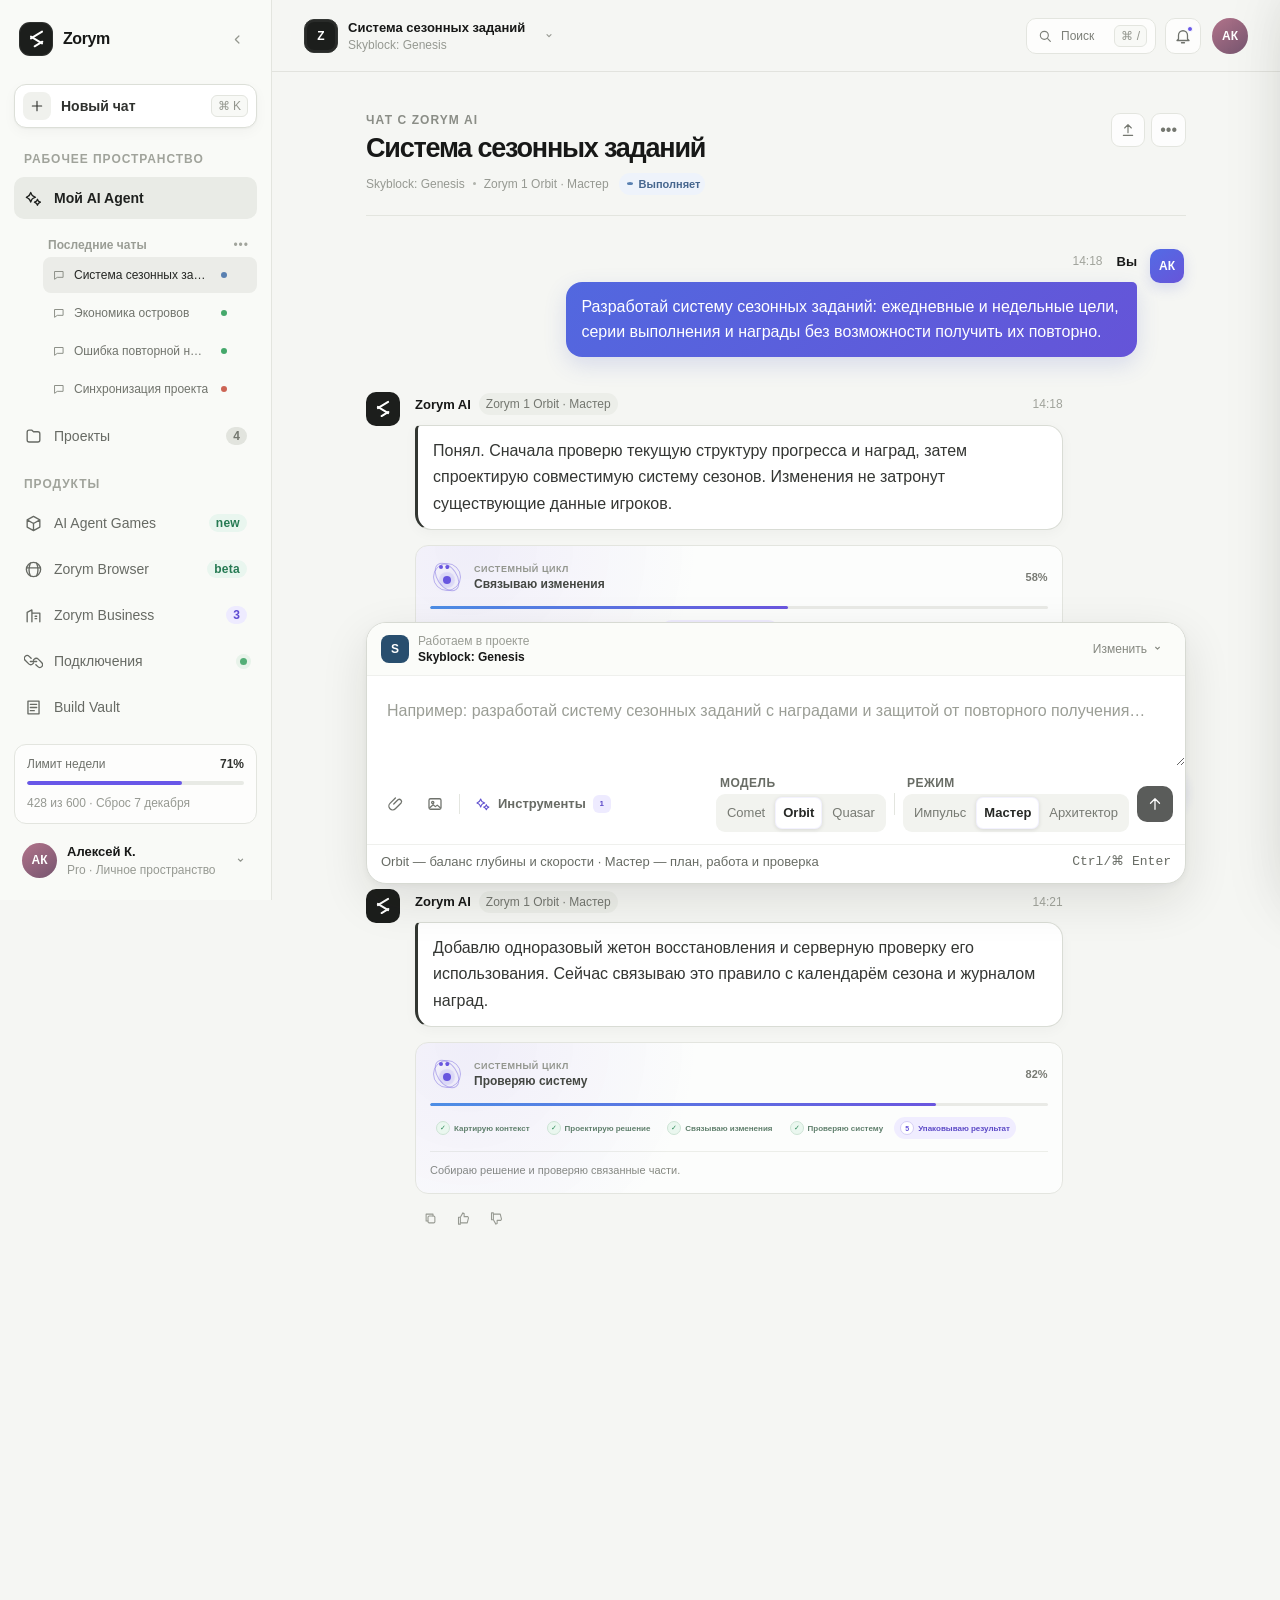
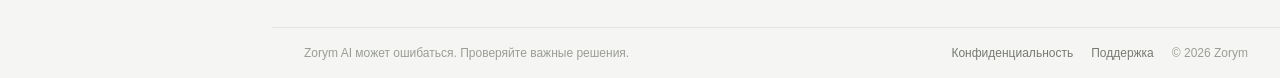
==== commit 4d2a09d6: "Polish AI Agent Games composer" ====
--- a/app.html
+++ b/app.html
@@ -7,7 +7,7 @@
   <meta name="theme-color" content="#f5f6f3">
   <title>Zorym AI — рабочее пространство</title>
   <link rel="stylesheet" href="styles.css?v=20260909-chat-ux">
-  <link rel="stylesheet" href="chat.css?v=20260909-chat-ux">
+  <link rel="stylesheet" href="chat.css?v=20260909-games-composer">
 </head>
 <body>
 <a class="skip-link" href="#main-content">К основному содержимому</a>
@@ -220,7 +220,20 @@
                 <div class="studio-error-card" id="studio-error-card" hidden><span>!</span><div><b>TeleportRequest не ответил</b><small>Демо-ошибка: запрос остановлен до изменений. Можно повторить проверку или вернуться к версии 08.</small></div></div><footer><span id="proof-run-note"><i></i>Демо Studio отвечает · тестовый сценарий активен</span><div><button class="proof-error-button" type="button" id="simulate-proof-error">Показать ошибку</button><button type="button" id="simulate-proof">Завершить демо</button></div></footer>
               </section>
             </div>
-            <div class="game-composer"><textarea aria-label="Сообщение Zorym AI" placeholder="Опишите механику или изменение…"></textarea><div><span><button type="button" aria-label="Добавить файл">＋</button><button type="button" aria-label="Добавить контекст проекта">◎</button></span><span class="game-run-controls"><label><span>Модель</span><select id="game-model" aria-label="Модель Zorym"><option>Comet</option><option selected>Orbit</option><option>Quasar</option></select></label><label><span>Режим</span><select id="game-mode" aria-label="Режим работы"><option>Импульс</option><option selected>Мастер</option><option>Архитектор</option></select></label><button class="game-send" id="game-send" type="button" aria-label="Отправить сообщение">↑</button></span></div></div>
+            <div class="game-composer">
+              <textarea id="game-prompt" aria-label="Сообщение Zorym AI" aria-describedby="game-keyboard-hint game-composer-status" placeholder="Опишите механику или изменение…"></textarea>
+              <span class="sr-only" id="game-keyboard-hint">Control или Command и Enter — отправить сообщение. Enter — новая строка.</span>
+              <div class="game-composer-toolbar">
+                <span class="game-composer-tools"><button type="button" aria-label="Добавить файл" title="Добавить файл">＋</button><button type="button" aria-label="Добавить контекст проекта" title="Контекст проекта">◎</button></span>
+                <span class="game-run-controls">
+                  <span class="game-control-group"><span id="game-model-label">Модель</span><span class="game-choice-menu" id="game-model" role="radiogroup" aria-labelledby="game-model-label"><button type="button" role="radio" aria-checked="false" tabindex="-1" data-game-value="Comet" title="Comet — быстро для точечных задач">Comet</button><button class="selected" type="button" role="radio" aria-checked="true" tabindex="0" data-game-value="Orbit" title="Orbit — баланс глубины и скорости">Orbit</button><button type="button" role="radio" aria-checked="false" tabindex="-1" data-game-value="Quasar" title="Quasar — максимальная глубина">Quasar</button></span></span>
+                  <span class="game-control-divider" aria-hidden="true"></span>
+                  <span class="game-control-group"><span id="game-mode-label">Режим</span><span class="game-choice-menu" id="game-mode" role="radiogroup" aria-labelledby="game-mode-label"><button type="button" role="radio" aria-checked="false" tabindex="-1" data-game-value="Импульс" title="Импульс — короткий прямой путь">Импульс</button><button class="selected" type="button" role="radio" aria-checked="true" tabindex="0" data-game-value="Мастер" title="Мастер — план, работа и проверка">Мастер</button><button type="button" role="radio" aria-checked="false" tabindex="-1" data-game-value="Архитектор" title="Архитектор — системная проработка">Архитектор</button></span></span>
+                  <button class="game-send" id="game-send" type="button" aria-label="Отправить сообщение" aria-describedby="game-keyboard-hint" title="Отправить · Ctrl или ⌘ + Enter"><svg viewBox="0 0 24 24" aria-hidden="true"><path d="M12 19V5M6 11l6-6 6 6"/></svg></button>
+                </span>
+              </div>
+              <div class="game-composer-summary"><span id="game-composer-status" role="status" aria-live="polite" aria-atomic="true">Orbit · Мастер · оценка 36 ед.</span><kbd aria-hidden="true">Ctrl/⌘ Enter</kbd></div>
+            </div>
           </main>
 
           <aside class="game-inspector" data-workspace-pane="inspector">
@@ -1388,8 +1401,10 @@
 if(proofErrorButton)proofErrorButton.addEventListener('click',function(){setProofStepState(3,-1);proofRunSteps[3].classList.add('error');proofRunSteps[3].querySelector('span').textContent='!';proofRun.className='studio-proof-run state-error';proofErrorCard.hidden=false;document.querySelector('#proof-run-title').textContent='Демо-ошибка остановила проверку';document.querySelector('#proof-run-count').textContent='3 из 6';document.querySelector('#proof-run-note').innerHTML='<i></i>Изменения приостановлены · версия 08 сохранена';document.querySelector('#evidence-state').textContent='DEMO ERROR';document.querySelector('#evidence-errors').textContent='1';document.querySelector('#evidence-error-icon').textContent='!';document.querySelector('#evidence-tests').textContent='2';simulateProofButton.textContent='Повторить и завершить';notify('Показана безопасная обработка демо-ошибки');});
 const gameModel=document.querySelector('#game-model'),gameMode=document.querySelector('#game-mode');
 const gameCosts={Comet:{'Импульс':8,'Мастер':12,'Архитектор':18},Orbit:{'Импульс':24,'Мастер':36,'Архитектор':48},Quasar:{'Импульс':52,'Мастер':72,'Архитектор':96}};
-function updateGameEstimate(){const cost=gameCosts[gameModel.value][gameMode.value];document.querySelector('#game-run-selection').textContent=gameModel.value+' · '+gameMode.value;document.querySelector('#game-cost-value').textContent=cost+' ед.';document.querySelector('#plan-cost').textContent=cost+' ед.';document.querySelector('.game-agent-message header small').textContent=gameModel.value+' · '+gameMode.value;}
-gameModel.addEventListener('change',updateGameEstimate);gameMode.addEventListener('change',updateGameEstimate);
+function selectedGameValue(group){return group.querySelector('[aria-checked="true"]').dataset.gameValue;}
+function updateGameEstimate(){const model=selectedGameValue(gameModel),mode=selectedGameValue(gameMode),cost=gameCosts[model][mode];document.querySelector('#game-run-selection').textContent=model+' · '+mode;document.querySelector('#game-cost-value').textContent=cost+' ед.';document.querySelector('#plan-cost').textContent=cost+' ед.';document.querySelector('#game-composer-status').textContent=model+' · '+mode+' · оценка '+cost+' ед.';document.querySelector('.game-agent-message header small').textContent=model+' · '+mode;}
+function selectGameChoice(group,button){group.querySelectorAll('[role="radio"]').forEach(function(item){const selected=item===button;item.classList.toggle('selected',selected);item.setAttribute('aria-checked',String(selected));item.tabIndex=selected?0:-1;});updateGameEstimate();}
+[gameModel,gameMode].forEach(function(group){const buttons=Array.from(group.querySelectorAll('[role="radio"]'));buttons.forEach(function(button){button.addEventListener('click',function(){selectGameChoice(group,button);});button.addEventListener('keydown',function(event){let index=buttons.indexOf(button);if(event.key==='ArrowRight'||event.key==='ArrowDown')index=(index+1)%buttons.length;else if(event.key==='ArrowLeft'||event.key==='ArrowUp')index=(index-1+buttons.length)%buttons.length;else if(event.key==='Home')index=0;else if(event.key==='End')index=buttons.length-1;else return;event.preventDefault();selectGameChoice(group,buttons[index]);buttons[index].focus();});});});
 document.querySelector('#approve-game-plan').addEventListener('click',function(event){const card=document.querySelector('#game-plan-card');const editing=card.classList.toggle('editing');card.classList.toggle('approved',!editing);document.querySelector('#game-plan-status').textContent=editing?'Черновик':'Согласован';event.currentTarget.textContent=editing?'Согласовать план':'Изменить план';simulateProofButton.disabled=editing||!document.querySelector('[data-studio-state="testing"]').classList.contains('selected');notify(editing?'План открыт для изменений':'Демо-план согласован');});
 document.querySelector('#rollback-game').addEventListener('click',function(){document.querySelector('#game-version-label').textContent='Версия 08';document.querySelector('#game-version-copy').textContent='восстановлена в демо';setStudioState('live');notify('Демо-откат: версия 08 восстановлена');});
 const workspacePanes=Array.from(document.querySelectorAll('[data-workspace-pane]'));
--- a/chat.css
+++ b/chat.css
@@ -314,6 +314,276 @@
   }
 }
 
+/* AI Agent Games composer · aligned with the primary Zorym chat */
+.game-composer {
+  overflow: visible;
+  border-color: #d9dcd6;
+  border-radius: 18px;
+  padding: 0;
+  box-shadow: 0 14px 36px rgba(30, 34, 29, .08), 0 2px 7px rgba(30, 34, 29, .04);
+  transition: border-color .16s ease, box-shadow .16s ease;
+}
+
+.game-composer:focus-within {
+  border-color: #c8ccc5;
+  box-shadow: 0 14px 36px rgba(30, 34, 29, .09), 0 2px 7px rgba(30, 34, 29, .04);
+}
+
+.game-composer textarea {
+  display: block;
+  min-height: 88px;
+  max-height: 190px;
+  padding: 17px 17px 11px;
+  color: #2c2f2b;
+  font-size: 15px;
+  line-height: 1.55;
+}
+
+.game-composer textarea::placeholder {
+  color: #999d95;
+}
+
+.game-composer > .game-composer-toolbar {
+  display: flex;
+  align-items: flex-end;
+  justify-content: space-between;
+  gap: 12px;
+  padding: 8px 10px 10px;
+}
+
+.game-composer > .game-composer-toolbar > span,
+.game-run-controls,
+.game-control-group,
+.game-choice-menu {
+  display: flex;
+  align-items: center;
+}
+
+.game-composer-tools {
+  gap: 4px;
+}
+
+.game-composer button {
+  cursor: pointer;
+}
+
+.game-composer .game-composer-tools button {
+  width: 36px;
+  min-width: 36px;
+  height: 36px;
+  border: 0;
+  border-radius: 10px;
+  background: transparent;
+  color: #6d716a;
+  font-size: 15px;
+}
+
+.game-composer .game-composer-tools button:hover {
+  background: #f1f2ee;
+  color: #2d302c;
+}
+
+.game-run-controls {
+  gap: 8px;
+}
+
+.game-control-group {
+  gap: 6px;
+}
+
+.game-control-group > span:first-child {
+  color: #858981;
+  font-size: 10px;
+  font-weight: 660;
+}
+
+.game-choice-menu {
+  gap: 2px;
+  border-radius: 10px;
+  background: #f1f2ee;
+  padding: 3px;
+}
+
+.game-composer .game-choice-menu button {
+  width: auto;
+  min-width: 0;
+  height: 32px;
+  border: 0;
+  border-radius: 7px;
+  background: transparent;
+  color: #747870;
+  padding: 0 8px;
+  font-size: 11px;
+  white-space: nowrap;
+}
+
+.game-composer .game-choice-menu button:hover {
+  color: #272a27;
+}
+
+.game-composer .game-choice-menu button.selected,
+.game-composer .game-choice-menu button[aria-checked="true"] {
+  background: #fff;
+  color: #272a27;
+  font-weight: 680;
+  box-shadow: 0 1px 4px rgba(25, 28, 23, .11);
+}
+
+.game-control-divider {
+  width: 1px;
+  height: 27px;
+  background: #e0e3dc;
+}
+
+.game-composer .game-send {
+  display: grid;
+  width: 38px;
+  min-width: 38px;
+  height: 38px;
+  place-items: center;
+  border: 0;
+  border-radius: 11px;
+  background: #292c29;
+  color: #fff;
+  box-shadow: 0 5px 14px rgba(35, 38, 34, .16);
+  transition: transform .16s ease, background .16s ease, box-shadow .16s ease;
+}
+
+.game-composer .game-send:hover {
+  transform: translateY(-1px);
+  background: #1f221f;
+  box-shadow: 0 7px 17px rgba(35, 38, 34, .2);
+}
+
+.game-composer .game-send svg {
+  width: 18px;
+  height: 18px;
+  fill: none;
+  stroke: currentColor;
+  stroke-width: 1.8;
+  stroke-linecap: round;
+  stroke-linejoin: round;
+}
+
+.game-composer-summary {
+  display: flex;
+  min-height: 35px;
+  align-items: center;
+  justify-content: space-between;
+  gap: 12px;
+  border-top: 1px solid #eff0ed;
+  padding: 7px 12px 8px;
+  color: #777b74;
+  font-size: 10px;
+}
+
+.game-composer-summary kbd {
+  border: 1px solid #dee1da;
+  border-radius: 6px;
+  background: #f7f8f5;
+  color: #777b74;
+  padding: 2px 5px;
+  font-family: inherit;
+  font-size: 9px;
+}
+
+.game-composer button:focus-visible,
+.game-composer [role="radio"]:focus-visible {
+  outline: 2px solid #70756d;
+  outline-offset: 2px;
+}
+
+.game-composer textarea:focus-visible {
+  outline: 0;
+}
+
+@media (max-width: 1320px) {
+  .game-composer > .game-composer-toolbar {
+    align-items: stretch;
+    flex-direction: column;
+  }
+
+  .game-run-controls {
+    width: 100%;
+  }
+
+  .game-control-group {
+    min-width: 0;
+    flex: 1;
+  }
+
+  .game-choice-menu {
+    display: grid;
+    min-width: 0;
+    flex: 1;
+    grid-template-columns: repeat(3, minmax(0, 1fr));
+  }
+
+  .game-composer .game-choice-menu button {
+    overflow: hidden;
+    padding-inline: 5px;
+    text-overflow: ellipsis;
+  }
+}
+
+@media (max-width: 650px) {
+  .game-composer {
+    border-radius: 16px;
+  }
+
+  .game-composer textarea {
+    min-height: 104px;
+    padding: 15px 14px 10px;
+    font-size: 16px;
+  }
+
+  .game-run-controls {
+    display: grid !important;
+    grid-template-columns: 1fr;
+    gap: 8px;
+  }
+
+  .game-control-group {
+    display: grid;
+    grid-template-columns: 56px minmax(0, 1fr);
+  }
+
+  .game-control-divider {
+    display: none;
+  }
+
+  .game-composer .game-choice-menu button,
+  .game-composer .game-composer-tools button,
+  .game-composer .game-send {
+    min-height: 44px;
+  }
+
+  .game-composer .game-send {
+    width: 100%;
+  }
+
+  .game-composer-summary {
+    min-height: 41px;
+    font-size: 11px;
+  }
+
+  .game-composer-summary kbd {
+    display: none;
+  }
+}
+
+@media (max-width: 430px) {
+  .game-composer {
+    position: relative;
+    bottom: auto;
+  }
+
+  .game-control-group {
+    grid-template-columns: 1fr;
+    gap: 4px;
+  }
+}
+
 @media (prefers-reduced-motion: reduce) {
   .skip-link,
   .send-button {
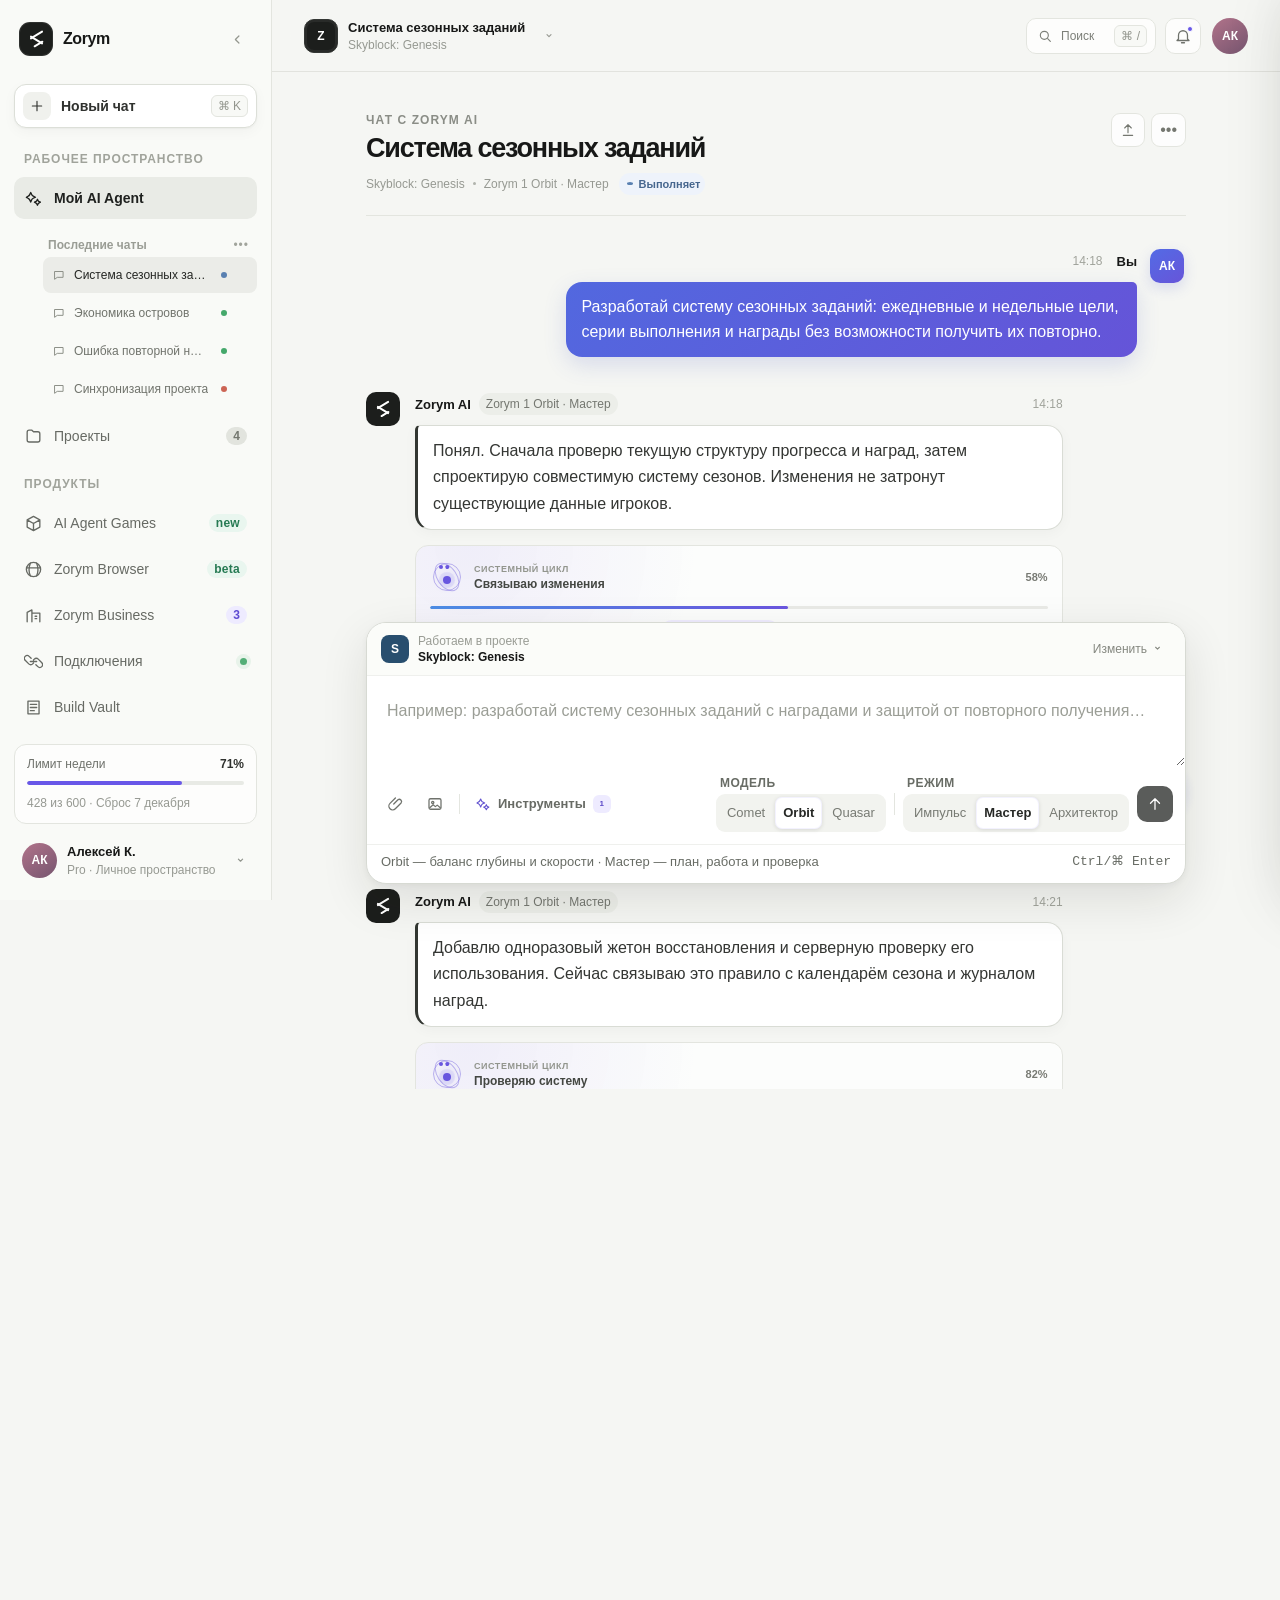
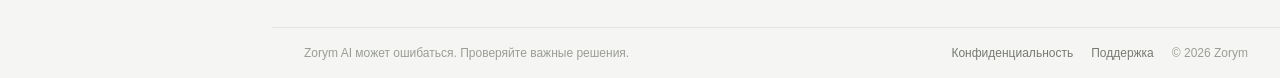
==== commit 1bbe5434: "Build interactive AI Agent Games tools" ====
--- a/app.html
+++ b/app.html
@@ -8,6 +8,7 @@
   <title>Zorym AI — рабочее пространство</title>
   <link rel="stylesheet" href="styles.css?v=20260909-chat-ux">
   <link rel="stylesheet" href="chat.css?v=20260909-games-composer">
+  <link rel="stylesheet" href="games-tools.css?v=20260909-games-tools">
 </head>
 <body>
 <a class="skip-link" href="#main-content">К основному содержимому</a>
@@ -203,7 +204,7 @@
           <aside class="game-explorer" data-workspace-pane="explorer">
             <div class="game-panel-title"><span>Проект</span><button type="button">•••</button></div>
             <div class="game-tree"><button class="open" type="button"><i>⌄</i><span>◇</span><b>Workspace</b></button><button class="tree-child" type="button"><i>›</i><span>◫</span><b>Map</b></button><button class="tree-child" type="button"><i>›</i><span>◫</span><b>TeleportPads</b></button><button class="open selected" type="button"><i>⌄</i><span>⌁</span><b>ServerScriptService</b></button><button class="tree-child script" type="button"><i></i><span>⌘</span><b>TeleportService</b></button><button class="tree-child script" type="button"><i></i><span>⌘</span><b>PlayerData</b></button><button type="button"><i>›</i><span>▣</span><b>StarterGui</b></button><button type="button"><i>›</i><span>◇</span><b>ReplicatedStorage</b></button></div>
-            <div class="game-memory-card"><span>GAME MEMORY</span><b>37 решений в контексте</b><small>Архитектура, DataStore и стиль Luau</small><button type="button">Открыть память →</button></div>
+            <div class="game-memory-card"><span>GAME MEMORY</span><b>37 решений в контексте</b><small>Архитектура, DataStore и стиль Luau</small><button type="button" data-game-tool="game-memory" aria-haspopup="dialog">Открыть память →</button></div>
             <div class="game-version"><span><i>↶</i><div><b id="game-version-label">Версия 08</b><small id="game-version-copy">до текущей задачи</small></div></span><button type="button" id="rollback-game">Откатить</button></div>
           </aside>
 
@@ -216,8 +217,11 @@
               <section class="studio-proof-run state-testing" aria-label="Ход проверки задачи">
                 <header><div><span><i></i>Демо Studio Proof</span><b id="proof-run-title">Проверяю путь игрока</b></div><em id="proof-run-count">4 из 6</em></header>
                 <div class="studio-proof-progress"><i></i></div>
-                <ol id="studio-proof-steps"><li class="done"><span>✓</span><div><b>Изменения применены</b><small>4 объекта · 3 скрипта</small></div><em>12 сек</em></li><li class="done"><span>✓</span><div><b>Интерфейс открывается</b><small>кнопка и список площадок доступны</small></div><em>пройдено</em></li><li class="done"><span>✓</span><div><b>Камера показывает назначение</b><small>переход и возврат работают</small></div><em>пройдено</em></li><li class="active"><span></span><div><b>Телепортирую тестового игрока</b><small>проверяю сервер и повторное нажатие</small></div><em>сейчас</em></li><li><span></span><div><b>Проверю крайние случаи</b><small>отключение и недоступная площадка</small></div></li><li><span></span><div><b>Зафиксирую доказательства</b><small>отчёт и версия результата</small></div></li></ol>
-                <div class="studio-error-card" id="studio-error-card" hidden><span>!</span><div><b>TeleportRequest не ответил</b><small>Демо-ошибка: запрос остановлен до изменений. Можно повторить проверку или вернуться к версии 08.</small></div></div><footer><span id="proof-run-note"><i></i>Демо Studio отвечает · тестовый сценарий активен</span><div><button class="proof-error-button" type="button" id="simulate-proof-error">Показать ошибку</button><button type="button" id="simulate-proof">Завершить демо</button></div></footer>
+                <div class="proof-compact-summary"><span id="proof-run-note-summary"><i></i>4 проверки зафиксированы в демонстрационном сценарии</span><div><button type="button" data-game-tool="studio-proof" aria-haspopup="dialog">Открыть доказательства</button><button type="button" id="toggle-proof-details" aria-expanded="false" aria-controls="proof-run-details">Показать ход</button></div></div>
+                <div class="proof-run-details" id="proof-run-details" hidden>
+                  <ol id="studio-proof-steps"><li class="done"><span>✓</span><div><b>Изменения применены</b><small>4 объекта · 3 скрипта</small></div><em>12 сек</em></li><li class="done"><span>✓</span><div><b>Интерфейс открывается</b><small>кнопка и список площадок доступны</small></div><em>пройдено</em></li><li class="done"><span>✓</span><div><b>Камера показывает назначение</b><small>переход и возврат работают</small></div><em>пройдено</em></li><li class="active"><span></span><div><b>Телепортирую тестового игрока</b><small>проверяю сервер и повторное нажатие</small></div><em>сейчас</em></li><li><span></span><div><b>Проверю крайние случаи</b><small>отключение и недоступная площадка</small></div></li><li><span></span><div><b>Зафиксирую доказательства</b><small>отчёт и версия результата</small></div></li></ol>
+                  <div class="studio-error-card" id="studio-error-card" hidden><span>!</span><div><b>TeleportRequest не ответил</b><small>Демо-ошибка: запрос остановлен до изменений. Можно повторить проверку или вернуться к версии 08.</small></div></div><footer><span id="proof-run-note"><i></i>Демо Studio отвечает · тестовый сценарий активен</span><div><button class="proof-error-button" type="button" id="simulate-proof-error">Показать ошибку</button><button type="button" id="simulate-proof">Завершить демо</button></div></footer>
+                </div>
               </section>
             </div>
             <div class="game-composer">
@@ -241,7 +245,23 @@
             <section class="game-cost"><span>Оценка до запуска</span><div><b id="game-run-selection">Orbit · Мастер</b><strong id="game-cost-value">36 ед.</strong></div><small>Повторные проверки входят в оценку</small></section>
             <section class="changed-instances"><header><span>Изменения</span><b>7</b></header><article><i class="created">+</i><div><b>TeleportMenu</b><small>StarterGui</small></div></article><article><i class="edited">±</i><div><b>TeleportService</b><small>ServerScriptService</small></div></article><article><i class="created">+</i><div><b>TeleportRequest</b><small>ReplicatedStorage</small></div></article><button type="button">Показать все изменения</button></section>
             <section class="proof-evidence"><header><span>Доказательства</span><b id="evidence-state">DEMO TEST</b></header><div><span><i id="evidence-error-icon">✓</i><b id="evidence-errors">0</b><small>runtime errors</small></span><span><i>✓</i><b id="evidence-tests">3</b><small>теста пройдено</small></span></div><p id="evidence-copy">Итоговый статус появится только после завершения демонстрационного сценария.</p></section>
-            <section class="game-quick-tools"><span>Инструменты</span><button type="button"><i>◇</i><div><b>Player Journey</b><small>путь игрока</small></div><em>Вкл.</em></button><button type="button"><i>⌾</i><div><b>Economy Guard</b><small>валюта и награды</small></div><em>＋</em></button><button type="button"><i>▣</i><div><b>UI Vision</b><small>экраны и устройства</small></div><em>＋</em></button></section>
+            <section class="game-quick-tools"><span>Инструменты проекта</span><button type="button" data-game-tool="player-journey" aria-haspopup="dialog"><i>◇</i><div><b>Player Journey</b><small>путь игрока · 4 шага</small></div><em>Открыть</em></button><button type="button" data-game-tool="economy-guard" aria-haspopup="dialog"><i>⌾</i><div><b>Economy Guard</b><small>награды и RemoteEvents</small></div><em>Открыть</em></button><button type="button" data-game-tool="ui-vision" aria-haspopup="dialog"><i>▣</i><div><b>UI Vision</b><small>3 типа устройств</small></div><em>Открыть</em></button><button type="button" data-game-tool="game-memory" aria-haspopup="dialog"><i>◫</i><div><b>Game Memory</b><small>37 решений проекта</small></div><em>Открыть</em></button><button type="button" data-game-tool="time-machine" aria-haspopup="dialog"><i>↶</i><div><b>Time Machine</b><small>версии и точечный откат</small></div><em>Открыть</em></button><button type="button" data-game-tool="studio-proof" aria-haspopup="dialog"><i>✓</i><div><b>Studio Proof</b><small>тесты и доказательства</small></div><em>Открыть</em></button></section>
+          </aside>
+        </div>
+        <div class="game-tool-layer" id="game-tool-layer" hidden>
+          <button class="game-tool-scrim" id="game-tool-scrim" type="button" aria-label="Закрыть подробности инструмента"></button>
+          <aside class="game-tool-drawer" id="game-tool-drawer" role="dialog" aria-modal="true" aria-labelledby="game-tool-title" aria-describedby="game-tool-summary" tabindex="-1">
+            <header class="game-tool-drawer-header"><div><span id="game-tool-kicker">Инструмент проекта</span><h2 id="game-tool-title">Player Journey</h2></div><button id="close-game-tool" type="button" aria-label="Закрыть">×</button></header>
+            <div class="game-tool-scroll">
+              <section class="game-tool-project"><span class="roblox-mark">◇</span><div><small>Связано с Roblox-проектом</small><b>Vault Raiders</b><span id="game-tool-scope">Снимок структуры · 14:31</span></div><em>DEMO DATA</em></section>
+              <section class="game-tool-intro"><div><span class="game-tool-icon" id="game-tool-icon">◇</span><div><p id="game-tool-summary"></p><span class="game-tool-status" id="game-tool-status"></span></div></div><strong id="game-tool-metric"></strong></section>
+              <nav class="game-tool-variants" id="game-tool-variants" role="tablist" aria-label="Сценарии инструмента"></nav>
+              <section class="game-tool-evidence" aria-labelledby="game-tool-evidence-title"><header><div><span>Проверки</span><h3 id="game-tool-evidence-title">Что известно сейчас</h3></div><b id="game-tool-evidence-count"></b></header><ol id="game-tool-checks"></ol></section>
+              <section class="game-tool-objects"><header><span>Контекст Roblox</span><b>Только затронутые объекты</b></header><div id="game-tool-objects"></div></section>
+              <section class="game-tool-limit"><span>!</span><div><b>Честное ограничение</b><p id="game-tool-limit"></p></div></section>
+              <p class="game-tool-live-result" id="game-tool-live-result" role="status" aria-live="polite"></p>
+            </div>
+            <footer class="game-tool-drawer-footer"><button class="secondary" id="game-tool-plan" type="button" aria-pressed="false">Добавить в план</button><button id="game-tool-run" type="button">Запустить демо</button></footer>
           </aside>
         </div>
       </div>
@@ -1384,21 +1404,25 @@
 const proofRunSteps = Array.from(document.querySelectorAll('#studio-proof-steps li'));
 const proofErrorButton = document.querySelector('#simulate-proof-error');
 const proofErrorCard = document.querySelector('#studio-error-card');
+const proofDetailsButton = document.querySelector('#toggle-proof-details');
+const proofDetails = document.querySelector('#proof-run-details');
 const studioStateCopy = { offline: ['Offline','Studio Link не подключён','OFFLINE'], connecting: ['Connecting','проверяю одноразовый код','CONNECTING'], live: ['Live','демо-сессия готова','DEMO LIVE'], testing: ['Testing','демо-сценарий','DEMO TEST'] };
+const proofSummaryCopy = { offline: 'Studio Link не подключён — проверок нет', connecting: 'Одноразовый код проверяется в демонстрационном сценарии', live: 'Studio готова, но проверки ещё не запускались', testing: '4 проверки зафиксированы в демонстрационном сценарии' };
 function setProofStepState(completed, active) { proofRunSteps.forEach(function (step,index) { step.classList.toggle('done',index<completed); step.classList.toggle('active',index===active); step.classList.remove('error'); step.querySelector('span').textContent=index<completed?'✓':''; }); document.querySelector('.studio-proof-progress i').style.width=Math.round((completed/proofRunSteps.length)*100)+'%'; }
 function setStudioState(state) {
   const data=studioStateCopy[state]||studioStateCopy.offline;
   studioStateButtons.forEach(function(button){const selected=button.dataset.studioState===state;button.classList.toggle('selected',selected);button.setAttribute('aria-checked',String(selected));});
   const pill=document.querySelector('#studio-state-pill');pill.className='studio-state-pill state-'+state;pill.querySelector('b').textContent=data[0];pill.querySelector('small').textContent=data[1];
-  document.querySelector('#evidence-state').textContent=data[2];proofRun.className='studio-proof-run state-'+state;proofErrorCard.hidden=true;document.querySelector('#evidence-errors').textContent='0';document.querySelector('#evidence-tests').textContent=state==='testing'?'3':'0';document.querySelector('#evidence-error-icon').textContent='✓';simulateProofButton.disabled=state!=='testing';proofErrorButton.disabled=state!=='testing';simulateProofButton.textContent='Завершить демо';
+  document.querySelector('#evidence-state').textContent=data[2];proofRun.className='studio-proof-run state-'+state;proofErrorCard.hidden=true;document.querySelector('#evidence-errors').textContent='0';document.querySelector('#evidence-tests').textContent=state==='testing'?'3':'0';document.querySelector('#evidence-error-icon').textContent='✓';simulateProofButton.disabled=state!=='testing';proofErrorButton.disabled=state!=='testing';simulateProofButton.textContent='Завершить демо';document.querySelector('#proof-run-note-summary').innerHTML='<i></i>'+proofSummaryCopy[state];
   if(state==='offline'){setProofStepState(0,-1);document.querySelector('#proof-run-title').textContent='Ожидаю Studio Link';document.querySelector('#proof-run-count').textContent='0 из 6';document.querySelector('#proof-run-note').innerHTML='<i></i>Демо: Studio не подключена';}
   if(state==='connecting'){setProofStepState(0,0);document.querySelector('#proof-run-title').textContent='Устанавливаю защищённую связь';document.querySelector('#proof-run-count').textContent='0 из 6';document.querySelector('#proof-run-note').innerHTML='<i></i>Демо: проверка одноразового кода';}
   if(state==='live'){setProofStepState(1,-1);document.querySelector('#proof-run-title').textContent='План готов к запуску';document.querySelector('#proof-run-count').textContent='1 из 6';document.querySelector('#proof-run-note').innerHTML='<i></i>Демо Studio готова · изменений ещё нет';}
   if(state==='testing'){setProofStepState(3,3);document.querySelector('#proof-run-title').textContent='Проверяю путь игрока';document.querySelector('#proof-run-count').textContent='4 из 6';document.querySelector('#proof-run-note').innerHTML='<i></i>Демо Studio отвечает · тестовый сценарий активен';}
 }
 studioStateButtons.forEach(function(button){button.addEventListener('click',function(){setStudioState(button.dataset.studioState);notify('Демо-состояние: '+studioStateCopy[button.dataset.studioState][0]);});});
-if(simulateProofButton)simulateProofButton.addEventListener('click',function(){setProofStepState(6,-1);proofRun.className='studio-proof-run state-verified';document.querySelector('#proof-run-count').textContent='6 из 6';document.querySelector('#proof-run-title').textContent='Демо-проверка завершена';document.querySelector('#proof-run-note').innerHTML='<i></i>Демо-доказательства собраны · версия 09';document.querySelector('#evidence-state').textContent='DEMO VERIFIED';document.querySelector('#evidence-tests').textContent='6';document.querySelector('#evidence-copy').textContent='Все шесть шагов демонстрационного сценария завершены без runtime errors.';document.querySelector('#game-version-label').textContent='Версия 09';document.querySelector('#game-version-copy').textContent='демо-результат';simulateProofButton.textContent='Демо готово';simulateProofButton.disabled=true;proofErrorButton.disabled=true;notify('Демо Studio Proof: 6 из 6 проверок');});
-if(proofErrorButton)proofErrorButton.addEventListener('click',function(){setProofStepState(3,-1);proofRunSteps[3].classList.add('error');proofRunSteps[3].querySelector('span').textContent='!';proofRun.className='studio-proof-run state-error';proofErrorCard.hidden=false;document.querySelector('#proof-run-title').textContent='Демо-ошибка остановила проверку';document.querySelector('#proof-run-count').textContent='3 из 6';document.querySelector('#proof-run-note').innerHTML='<i></i>Изменения приостановлены · версия 08 сохранена';document.querySelector('#evidence-state').textContent='DEMO ERROR';document.querySelector('#evidence-errors').textContent='1';document.querySelector('#evidence-error-icon').textContent='!';document.querySelector('#evidence-tests').textContent='2';simulateProofButton.textContent='Повторить и завершить';notify('Показана безопасная обработка демо-ошибки');});
+if(proofDetailsButton)proofDetailsButton.addEventListener('click',function(){const expanded=proofDetailsButton.getAttribute('aria-expanded')==='true';proofDetailsButton.setAttribute('aria-expanded',String(!expanded));proofDetailsButton.textContent=expanded?'Показать ход':'Скрыть ход';proofDetails.hidden=expanded;});
+if(simulateProofButton)simulateProofButton.addEventListener('click',function(){setProofStepState(6,-1);proofRun.className='studio-proof-run state-verified';document.querySelector('#proof-run-count').textContent='6 из 6';document.querySelector('#proof-run-title').textContent='Демо-проверка завершена';document.querySelector('#proof-run-note').innerHTML='<i></i>Демо-доказательства собраны · версия 09';document.querySelector('#proof-run-note-summary').innerHTML='<i></i>6 демо-проверок пройдено · реальный Studio Proof ещё не создан';document.querySelector('#evidence-state').textContent='DEMO VERIFIED';document.querySelector('#evidence-tests').textContent='6';document.querySelector('#evidence-copy').textContent='Все шесть шагов демонстрационного сценария завершены без runtime errors.';document.querySelector('#game-version-label').textContent='Версия 09';document.querySelector('#game-version-copy').textContent='демо-результат';simulateProofButton.textContent='Демо готово';simulateProofButton.disabled=true;proofErrorButton.disabled=true;notify('Демо Studio Proof: 6 из 6 проверок');});
+if(proofErrorButton)proofErrorButton.addEventListener('click',function(){setProofStepState(3,-1);proofRunSteps[3].classList.add('error');proofRunSteps[3].querySelector('span').textContent='!';proofRun.className='studio-proof-run state-error';proofErrorCard.hidden=false;document.querySelector('#proof-run-title').textContent='Демо-ошибка остановила проверку';document.querySelector('#proof-run-count').textContent='3 из 6';document.querySelector('#proof-run-note').innerHTML='<i></i>Изменения приостановлены · версия 08 сохранена';document.querySelector('#proof-run-note-summary').innerHTML='<i></i>Демо-ошибка найдена · изменения остановлены до версии 08';document.querySelector('#evidence-state').textContent='DEMO ERROR';document.querySelector('#evidence-errors').textContent='1';document.querySelector('#evidence-error-icon').textContent='!';document.querySelector('#evidence-tests').textContent='2';simulateProofButton.textContent='Повторить и завершить';notify('Показана безопасная обработка демо-ошибки');});
 const gameModel=document.querySelector('#game-model'),gameMode=document.querySelector('#game-mode');
 const gameCosts={Comet:{'Импульс':8,'Мастер':12,'Архитектор':18},Orbit:{'Импульс':24,'Мастер':36,'Архитектор':48},Quasar:{'Импульс':52,'Мастер':72,'Архитектор':96}};
 function selectedGameValue(group){return group.querySelector('[aria-checked="true"]').dataset.gameValue;}
@@ -1410,7 +1434,6 @@
 const workspacePanes=Array.from(document.querySelectorAll('[data-workspace-pane]'));
 document.querySelectorAll('[data-game-pane]').forEach(function(button){button.addEventListener('click',function(){document.querySelectorAll('[data-game-pane]').forEach(function(item){const selected=item===button;item.classList.toggle('selected',selected);item.setAttribute('aria-selected',String(selected));});workspacePanes.forEach(function(pane){pane.classList.toggle('pane-selected',pane.dataset.workspacePane===button.dataset.gamePane);});});});
 document.querySelectorAll('.game-tree button').forEach(function(button){button.addEventListener('click',function(){document.querySelectorAll('.game-tree button').forEach(function(item){item.classList.remove('selected');});button.classList.add('selected');});});
-document.querySelectorAll('.game-quick-tools button').forEach(function(button){button.addEventListener('click',function(){const enabled=button.classList.toggle('active');button.querySelector('em').textContent=enabled?'Вкл.':'＋';notify(button.querySelector('b').textContent+(enabled?' включён':' выключен'));});});
 function sendGameMessage(){const textarea=document.querySelector('.game-composer textarea');const value=textarea.value.trim();if(!value){notify('Сначала опишите механику или изменение');textarea.focus();return;}const message=document.createElement('article');message.className='game-user-message';message.innerHTML='<span>АК</span><div><small>Вы · сейчас</small><p></p></div>';message.querySelector('p').textContent=value;document.querySelector('.game-chat-thread').insertBefore(message,document.querySelector('#game-plan-card'));textarea.value='';document.querySelector('#game-plan-card').classList.add('editing');document.querySelector('#game-plan-card').classList.remove('approved');document.querySelector('#game-plan-status').textContent='Обновляется';document.querySelector('#approve-game-plan').textContent='Согласовать план';notify('Демо: запрос добавлен, план требует согласования');}
 document.querySelector('#game-send').addEventListener('click',sendGameMessage);document.querySelector('.game-composer textarea').addEventListener('keydown',function(event){if(event.key==='Enter'&&(event.metaKey||event.ctrlKey)){event.preventDefault();sendGameMessage();}});
 
@@ -1421,5 +1444,6 @@
 if (initialView) showView(initialView, false);
 if (!initialView || initialView.dataset.view === 'agent') syncChatContext(currentChat());
 </script>
+<script src="games-tools.js?v=20260909-games-tools"></script>
 </body>
 </html>
--- a/games-tools.css
+++ b/games-tools.css
@@ -0,0 +1,687 @@
+/* AI Agent Games · project-bound tools and progressive disclosure */
+body.game-tool-open {
+  overflow: hidden;
+}
+
+.proof-compact-summary {
+  display: flex;
+  min-height: 56px;
+  align-items: center;
+  justify-content: space-between;
+  gap: 14px;
+  padding: 11px 14px 12px;
+}
+
+.proof-compact-summary > span {
+  display: flex;
+  align-items: center;
+  gap: 8px;
+  color: #747970;
+  font-size: 12px;
+  line-height: 1.4;
+}
+
+.proof-compact-summary > span i {
+  width: 7px;
+  height: 7px;
+  flex: 0 0 7px;
+  border-radius: 50%;
+  background: #6d59cf;
+  box-shadow: 0 0 0 4px rgba(109, 89, 207, .09);
+}
+
+.proof-compact-summary > div {
+  display: flex;
+  flex: 0 0 auto;
+  gap: 6px;
+}
+
+.proof-compact-summary button {
+  min-height: 34px;
+  border: 1px solid #dcdfd9;
+  border-radius: 9px;
+  background: #fff;
+  color: #5e635c;
+  padding: 7px 10px;
+  font-size: 12px;
+  font-weight: 650;
+}
+
+.proof-compact-summary button:first-child {
+  border-color: #d8d2ec;
+  background: #f7f5fd;
+  color: #5d4bb7;
+}
+
+.proof-run-details {
+  border-top: 1px solid #e8e9e5;
+}
+
+.proof-run-details > footer {
+  display: flex;
+  align-items: center;
+  justify-content: space-between;
+  gap: 10px;
+  border-top: 1px solid #e7e9e4;
+  background: #fafbf8;
+  padding: 10px 14px;
+}
+
+.proof-run-details > footer > span {
+  display: flex;
+  align-items: center;
+  gap: 6px;
+  color: #747970;
+  font-size: 12px;
+}
+
+.proof-run-details > footer > span i {
+  width: 6px;
+  height: 6px;
+  border-radius: 50%;
+  background: #47a96e;
+}
+
+.proof-run-details > footer > div {
+  display: flex;
+  gap: 6px;
+}
+
+.proof-run-details > footer button {
+  min-height: 34px;
+  border: 0;
+  border-radius: 8px;
+  background: #262926;
+  color: #fff;
+  padding: 7px 10px;
+  font-size: 12px;
+  font-weight: 650;
+}
+
+.proof-run-details > footer button:disabled {
+  background: #e7f1ea;
+  color: #3f8058;
+}
+
+.game-quick-tools {
+  gap: 4px;
+}
+
+.game-quick-tools > span {
+  margin: 0 4px 6px;
+  font-size: 11px;
+}
+
+.game-quick-tools button {
+  grid-template-columns: 30px minmax(0, 1fr) auto;
+  min-height: 52px;
+  gap: 9px;
+  border: 1px solid transparent;
+  border-radius: 10px;
+  padding: 7px 8px;
+  transition: border-color .15s ease, background .15s ease, transform .15s ease;
+}
+
+.game-quick-tools button:hover {
+  border-color: #e0e2dc;
+  background: #fff;
+  transform: translateX(1px);
+}
+
+.game-quick-tools button > i {
+  display: grid;
+  width: 28px;
+  height: 28px;
+  place-items: center;
+  border: 1px solid #e2dff0;
+  border-radius: 8px;
+  background: #f7f5fd;
+  color: #6754c5;
+  font-size: 13px;
+}
+
+.game-quick-tools b {
+  font-size: 12px;
+  font-weight: 660;
+}
+
+.game-quick-tools small {
+  margin-top: 3px;
+  color: #8b9088;
+  font-size: 11px;
+  line-height: 1.3;
+}
+
+.game-quick-tools em {
+  color: #6a58bd;
+  font-size: 10px;
+  font-weight: 650;
+}
+
+.game-tool-layer {
+  position: fixed;
+  z-index: 90;
+  inset: 0;
+}
+
+.game-tool-scrim {
+  position: absolute;
+  inset: 0;
+  width: 100%;
+  height: 100%;
+  border: 0;
+  background: rgba(23, 25, 22, .28);
+  opacity: 0;
+  transition: opacity .2s ease;
+}
+
+.game-tool-drawer {
+  position: absolute;
+  top: 0;
+  right: 0;
+  display: flex;
+  width: min(590px, calc(100% - 24px));
+  height: 100dvh;
+  flex-direction: column;
+  border-left: 1px solid #dfe2dc;
+  background: #f6f7f4;
+  box-shadow: -24px 0 70px rgba(24, 27, 22, .14);
+  opacity: 0;
+  transform: translateX(28px);
+  transition: opacity .2s ease, transform .22s ease;
+}
+
+.game-tool-layer.open .game-tool-scrim,
+.game-tool-layer.open .game-tool-drawer {
+  opacity: 1;
+}
+
+.game-tool-layer.open .game-tool-drawer {
+  transform: translateX(0);
+}
+
+.game-tool-drawer-header {
+  display: flex;
+  min-height: 82px;
+  align-items: center;
+  justify-content: space-between;
+  gap: 20px;
+  border-bottom: 1px solid #dfe2dc;
+  background: rgba(250, 251, 248, .96);
+  padding: 15px 22px;
+}
+
+.game-tool-drawer-header span {
+  color: #777b74;
+  font-size: 11px;
+  font-weight: 720;
+  letter-spacing: .07em;
+  text-transform: uppercase;
+}
+
+.game-tool-drawer-header h2 {
+  margin: 5px 0 0;
+  font-size: 22px;
+  font-weight: 650;
+  letter-spacing: -.035em;
+}
+
+.game-tool-drawer-header button {
+  display: grid;
+  width: 40px;
+  height: 40px;
+  flex: 0 0 40px;
+  place-items: center;
+  border: 1px solid #daded8;
+  border-radius: 11px;
+  background: #fff;
+  color: #696e67;
+  font-size: 19px;
+}
+
+.game-tool-scroll {
+  overflow-y: auto;
+  padding: 18px 22px 28px;
+}
+
+.game-tool-project {
+  display: grid;
+  grid-template-columns: 40px minmax(0, 1fr) auto;
+  align-items: center;
+  gap: 11px;
+  border: 1px solid #dfe2dc;
+  border-radius: 14px;
+  background: #fff;
+  padding: 11px 12px;
+}
+
+.game-tool-project .roblox-mark {
+  width: 36px;
+  height: 36px;
+  border-radius: 10px;
+  font-size: 19px;
+}
+
+.game-tool-project small,
+.game-tool-project b,
+.game-tool-project div > span {
+  display: block;
+}
+
+.game-tool-project small {
+  color: #8c9189;
+  font-size: 11px;
+}
+
+.game-tool-project b {
+  margin-top: 2px;
+  font-size: 14px;
+}
+
+.game-tool-project div > span {
+  margin-top: 3px;
+  color: #858a82;
+  font-size: 12px;
+}
+
+.game-tool-project em {
+  border-radius: 999px;
+  background: #f1effa;
+  color: #6351bd;
+  padding: 6px 8px;
+  font-size: 10px;
+  font-style: normal;
+  font-weight: 720;
+  letter-spacing: .04em;
+}
+
+.game-tool-intro {
+  display: flex;
+  align-items: flex-start;
+  justify-content: space-between;
+  gap: 18px;
+  margin-top: 12px;
+  border-radius: 16px;
+  background: #242724;
+  color: #fff;
+  padding: 18px;
+}
+
+.game-tool-intro > div {
+  display: flex;
+  min-width: 0;
+  align-items: flex-start;
+  gap: 12px;
+}
+
+.game-tool-icon {
+  display: grid;
+  width: 38px;
+  height: 38px;
+  flex: 0 0 38px;
+  place-items: center;
+  border: 1px solid #484d48;
+  border-radius: 11px;
+  background: #303430;
+  color: #b1a4ee;
+  font-size: 17px;
+}
+
+.game-tool-intro p {
+  max-width: 350px;
+  margin: 0;
+  color: #c4c9c3;
+  font-size: 14px;
+  line-height: 1.55;
+}
+
+.game-tool-status {
+  display: inline-flex;
+  margin-top: 10px;
+  border: 1px solid #4c514c;
+  border-radius: 999px;
+  color: #c1c6c0;
+  padding: 5px 8px;
+  font-size: 11px;
+}
+
+.game-tool-intro strong {
+  flex: 0 0 auto;
+  color: #b6a9ee;
+  font-size: 21px;
+  font-weight: 650;
+}
+
+.game-tool-variants {
+  display: grid;
+  grid-template-columns: repeat(3, minmax(0, 1fr));
+  gap: 3px;
+  margin-top: 12px;
+  border: 1px solid #dfe2dc;
+  border-radius: 12px;
+  background: #eceee9;
+  padding: 4px;
+}
+
+.game-tool-variants button {
+  min-height: 40px;
+  overflow: hidden;
+  border: 0;
+  border-radius: 9px;
+  background: transparent;
+  color: #6f746d;
+  padding: 7px 8px;
+  font-size: 12px;
+  font-weight: 620;
+  text-overflow: ellipsis;
+  white-space: nowrap;
+}
+
+.game-tool-variants button[aria-selected="true"] {
+  background: #fff;
+  color: #292c29;
+  box-shadow: 0 1px 4px rgba(26, 29, 25, .1);
+}
+
+.game-tool-evidence,
+.game-tool-objects,
+.game-tool-limit {
+  margin-top: 12px;
+  border: 1px solid #dfe2dc;
+  border-radius: 15px;
+  background: #fff;
+  padding: 15px;
+}
+
+.game-tool-evidence header,
+.game-tool-objects header {
+  display: flex;
+  align-items: flex-start;
+  justify-content: space-between;
+  gap: 16px;
+}
+
+.game-tool-evidence header span,
+.game-tool-objects header span {
+  color: #858a82;
+  font-size: 11px;
+  font-weight: 700;
+  letter-spacing: .06em;
+  text-transform: uppercase;
+}
+
+.game-tool-evidence h3 {
+  margin: 5px 0 0;
+  font-size: 16px;
+  font-weight: 650;
+}
+
+.game-tool-evidence header b,
+.game-tool-objects header b {
+  color: #797e76;
+  font-size: 11px;
+  font-weight: 620;
+}
+
+.game-tool-evidence ol {
+  margin: 13px 0 0;
+  padding: 0;
+  list-style: none;
+}
+
+.game-tool-evidence li {
+  display: grid;
+  grid-template-columns: 26px minmax(0, 1fr) auto;
+  align-items: center;
+  gap: 10px;
+  min-height: 58px;
+  border-top: 1px solid #eceee9;
+}
+
+.game-tool-check-state {
+  display: grid;
+  width: 24px;
+  height: 24px;
+  place-items: center;
+  border-radius: 8px;
+  background: #eff1ed;
+  color: #7c8179;
+  font-size: 11px;
+  font-style: normal;
+}
+
+.game-tool-evidence li.pass .game-tool-check-state {
+  background: #e9f6ed;
+  color: #3d8b59;
+}
+
+.game-tool-evidence li.warn .game-tool-check-state {
+  background: #fff4df;
+  color: #a67224;
+}
+
+.game-tool-evidence li.info .game-tool-check-state {
+  background: #efedf9;
+  color: #6753c1;
+}
+
+.game-tool-evidence li b,
+.game-tool-evidence li small {
+  display: block;
+}
+
+.game-tool-evidence li b {
+  color: #363a35;
+  font-size: 13px;
+  font-weight: 640;
+}
+
+.game-tool-evidence li small {
+  margin-top: 3px;
+  color: #858a82;
+  font-size: 12px;
+  line-height: 1.35;
+}
+
+.game-tool-evidence li > em {
+  color: #858a82;
+  font-size: 11px;
+  font-style: normal;
+}
+
+.game-tool-objects > div {
+  display: flex;
+  flex-wrap: wrap;
+  gap: 7px;
+  margin-top: 13px;
+}
+
+.game-tool-objects > div span {
+  border: 1px solid #e0e2dc;
+  border-radius: 8px;
+  background: #f8f9f6;
+  color: #555a53;
+  padding: 7px 9px;
+  font-family: ui-monospace, SFMono-Regular, Menlo, monospace;
+  font-size: 11px;
+}
+
+.game-tool-limit {
+  display: grid;
+  grid-template-columns: 28px minmax(0, 1fr);
+  gap: 10px;
+  border-color: #eadfc9;
+  background: #fffbf3;
+}
+
+.game-tool-limit > span {
+  display: grid;
+  width: 26px;
+  height: 26px;
+  place-items: center;
+  border-radius: 8px;
+  background: #f6ead2;
+  color: #986d29;
+  font-size: 13px;
+  font-weight: 750;
+}
+
+.game-tool-limit b {
+  font-size: 13px;
+}
+
+.game-tool-limit p {
+  margin: 5px 0 0;
+  color: #746a57;
+  font-size: 12px;
+  line-height: 1.5;
+}
+
+.game-tool-live-result {
+  min-height: 0;
+  margin: 12px 0 0;
+  color: #3d8057;
+  font-size: 13px;
+  line-height: 1.45;
+}
+
+.game-tool-drawer-footer {
+  display: flex;
+  gap: 8px;
+  margin-top: auto;
+  border-top: 1px solid #dfe2dc;
+  background: #fafbf8;
+  padding: 13px 22px calc(13px + env(safe-area-inset-bottom));
+}
+
+.game-tool-drawer-footer button {
+  min-height: 44px;
+  flex: 1;
+  border: 0;
+  border-radius: 11px;
+  background: #282b28;
+  color: #fff;
+  padding: 10px 14px;
+  font-size: 13px;
+  font-weight: 660;
+}
+
+.game-tool-drawer-footer button.secondary {
+  border: 1px solid #d9dcd6;
+  background: #fff;
+  color: #5e635c;
+}
+
+.game-tool-drawer-footer button.secondary[aria-pressed="true"] {
+  border-color: #cfe1d4;
+  background: #eef7f1;
+  color: #397951;
+}
+
+.game-tool-drawer button:focus-visible,
+.proof-compact-summary button:focus-visible,
+.game-quick-tools button:focus-visible {
+  outline: 2px solid #6d59cf;
+  outline-offset: 2px;
+}
+
+@media (max-width: 1180px) {
+  .game-inspector.pane-selected .game-quick-tools {
+    max-width: 620px;
+  }
+}
+
+@media (max-width: 720px) {
+  .game-tool-drawer {
+    top: auto;
+    bottom: 0;
+    width: 100%;
+    height: min(92dvh, 780px);
+    border-top: 1px solid #dfe2dc;
+    border-left: 0;
+    border-radius: 18px 18px 0 0;
+    transform: translateY(28px);
+  }
+
+  .game-tool-layer.open .game-tool-drawer {
+    transform: translateY(0);
+  }
+
+  .game-tool-drawer-header {
+    min-height: 72px;
+    padding-inline: 16px;
+  }
+
+  .game-tool-scroll {
+    padding: 14px 14px 24px;
+  }
+
+  .game-tool-drawer-footer {
+    padding-inline: 14px;
+  }
+
+  .proof-compact-summary {
+    align-items: flex-start;
+    flex-direction: column;
+  }
+
+  .proof-compact-summary > div {
+    width: 100%;
+  }
+
+  .proof-compact-summary button {
+    min-height: 44px;
+    flex: 1;
+  }
+}
+
+@media (max-width: 520px) {
+  .game-tool-project {
+    grid-template-columns: 40px minmax(0, 1fr);
+  }
+
+  .game-tool-project em {
+    grid-column: 2;
+    justify-self: start;
+  }
+
+  .game-tool-intro {
+    flex-direction: column;
+  }
+
+  .game-tool-variants {
+    grid-template-columns: 1fr;
+  }
+
+  .game-tool-variants button {
+    min-height: 44px;
+    text-align: left;
+  }
+
+  .game-tool-evidence header,
+  .game-tool-objects header {
+    flex-direction: column;
+    gap: 5px;
+  }
+
+  .game-tool-evidence li {
+    grid-template-columns: 26px minmax(0, 1fr);
+    padding-block: 8px;
+  }
+
+  .game-tool-evidence li > em {
+    grid-column: 2;
+  }
+
+  .game-tool-drawer-footer {
+    flex-direction: column-reverse;
+  }
+}
+
+@media (prefers-reduced-motion: reduce) {
+  .game-tool-scrim,
+  .game-tool-drawer,
+  .game-quick-tools button {
+    transition: none;
+  }
+}
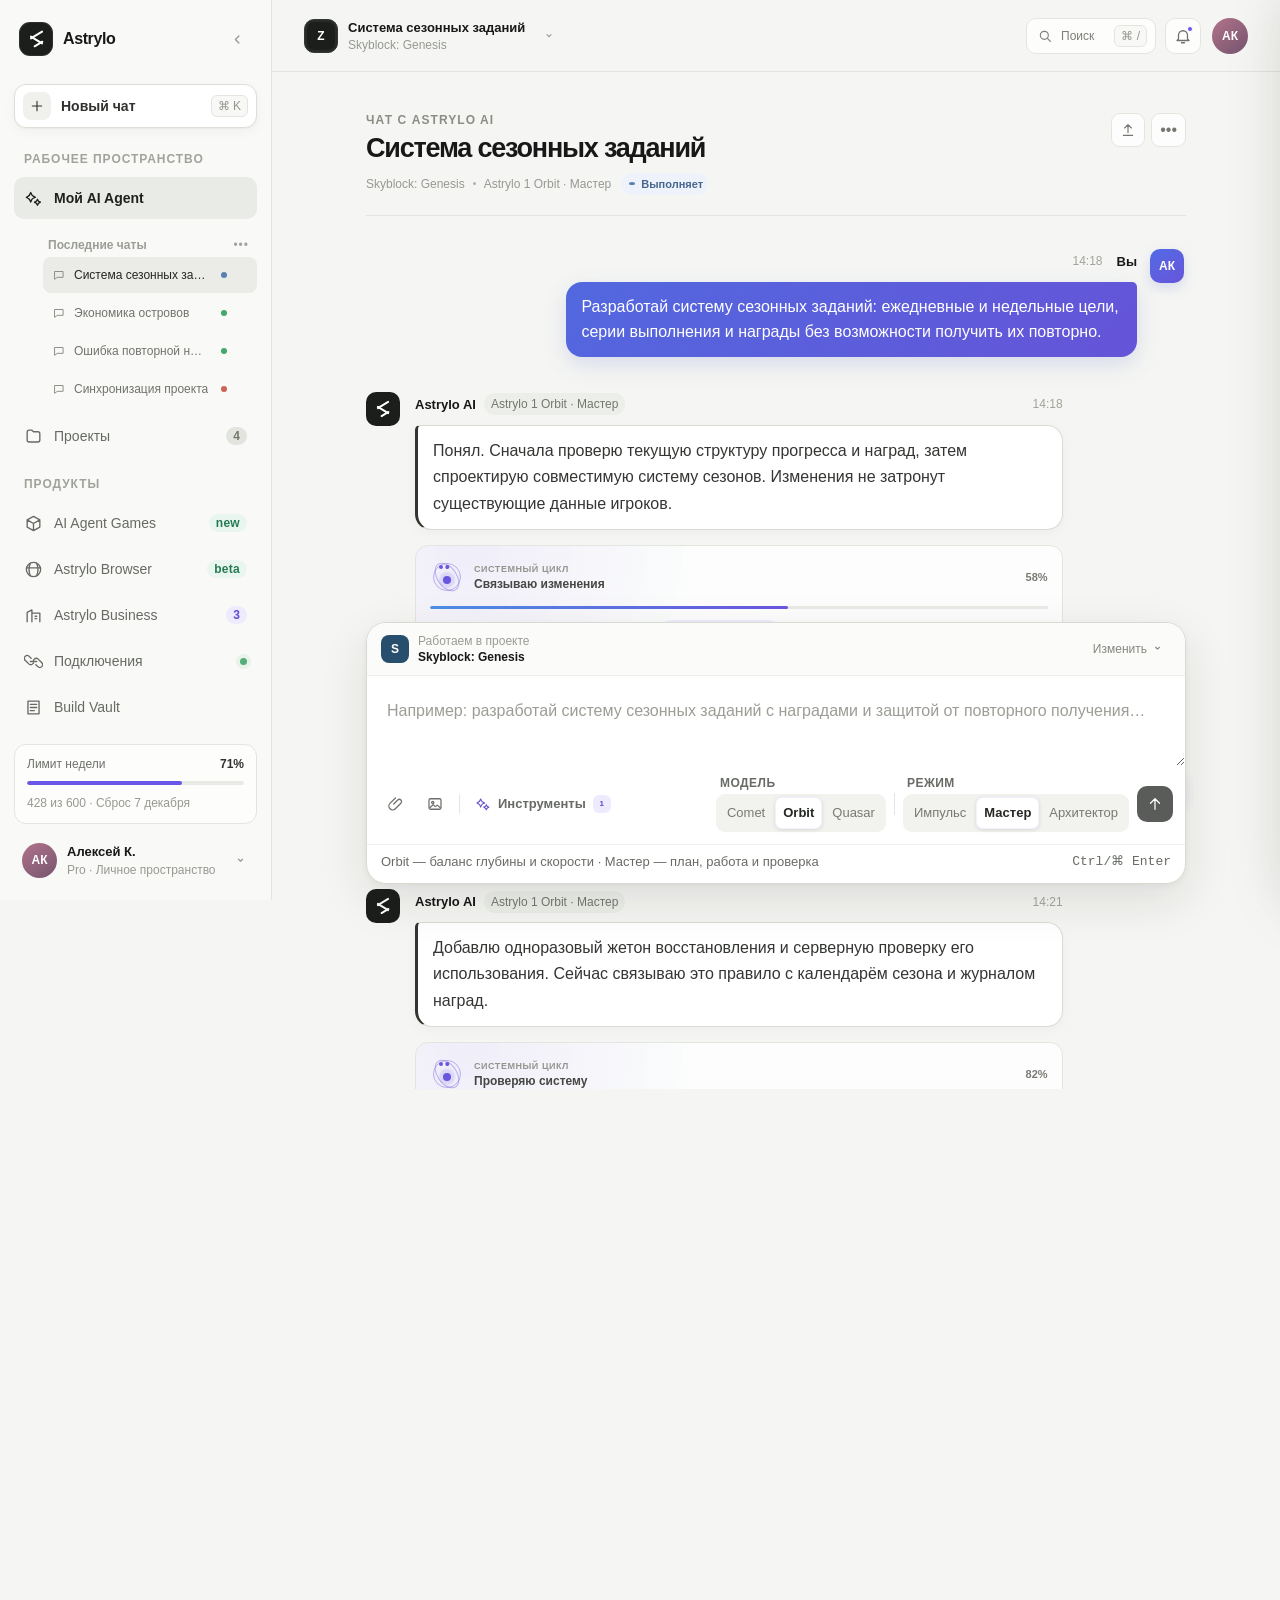
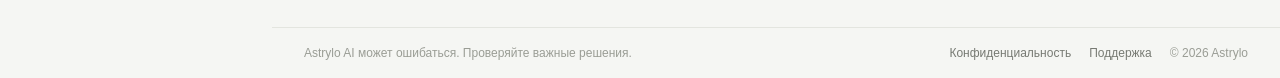
==== commit 582cf287: "Rename Zorym to Astrylo across product" ====
--- a/app.html
+++ b/app.html
@@ -3,12 +3,12 @@
 <head>
   <meta charset="utf-8">
   <meta name="viewport" content="width=device-width, initial-scale=1">
-  <meta name="description" content="Zorym AI — интеллектуальное рабочее пространство для проектов, игр и бизнеса.">
+  <meta name="description" content="Astrylo AI — интеллектуальное рабочее пространство для проектов, игр и бизнеса.">
   <meta name="theme-color" content="#f5f6f3">
-  <title>Zorym AI — рабочее пространство</title>
-  <link rel="stylesheet" href="styles.css?v=20260909-chat-ux">
-  <link rel="stylesheet" href="chat.css?v=20260909-games-composer">
-  <link rel="stylesheet" href="games-tools.css?v=20260909-games-tools">
+  <title>Astrylo AI — рабочее пространство</title>
+  <link rel="stylesheet" href="styles.css?v=20260909-games-final-audit">
+  <link rel="stylesheet" href="chat.css?v=20260909-games-final-audit">
+  <link rel="stylesheet" href="games-tools.css?v=20260909-games-final-audit">
 </head>
 <body>
 <a class="skip-link" href="#main-content">К основному содержимому</a>
@@ -17,9 +17,9 @@
 <div class="app-shell">
   <aside class="sidebar" id="sidebar" aria-label="Основная навигация">
     <div class="brand-row">
-      <a class="wordmark" href="#agent" aria-label="Zorym AI">
+      <a class="wordmark" href="#agent" aria-label="Astrylo AI">
         <span class="brand-symbol"><i></i></span>
-        <span class="brand-name">Zorym</span>
+        <span class="brand-name">Astrylo</span>
       </a>
       <button class="sidebar-collapse" id="sidebar-collapse" type="button" aria-label="Свернуть меню">
         <svg viewBox="0 0 24 24" aria-hidden="true"><path d="m14 7-5 5 5 5"/></svg>
@@ -35,7 +35,7 @@
     <nav class="main-nav">
       <div class="nav-group">
         <p class="nav-heading">Рабочее пространство</p>
-        <a class="nav-item active" href="#agent" data-view="agent" data-title="Мой AI Agent" data-subtitle="Skyblock: Genesis" data-avatar="Z">
+        <a class="nav-item active" href="#agent" data-view="agent" data-title="Мой AI Agent" data-subtitle="Skyblock: Genesis" data-avatar="A">
           <svg viewBox="0 0 24 24" aria-hidden="true"><path d="M8.5 4.5 9.7 7a4 4 0 0 0 2 2l2.8 1.4-2.8 1.3a4 4 0 0 0-2 2L8.5 16.5l-1.3-2.8a4 4 0 0 0-2-2L3 10.5l2.2-1.4a4 4 0 0 0 2-2zM17 13l.7 1.5a3 3 0 0 0 1.5 1.5l1.5.7-1.5.8a3 3 0 0 0-1.5 1.5l-.7 1.5-.8-1.5a3 3 0 0 0-1.5-1.5l-1.5-.8 1.5-.7a3 3 0 0 0 1.5-1.5z"/></svg>
           <span class="nav-label">Мой AI Agent</span>
         </a>
@@ -50,17 +50,17 @@
       </div>
       <div class="nav-group">
         <p class="nav-heading">Продукты</p>
-        <a class="nav-item" href="#games" data-view="games" data-title="AI Agent Games" data-subtitle="Roblox Studio · Live" data-avatar="G">
+        <a class="nav-item" href="#games" data-view="games" data-title="AI Agent Games" data-subtitle="Roblox · UI-демо" data-avatar="G">
           <svg viewBox="0 0 24 24" aria-hidden="true"><path d="m12 3 8 4.5v9L12 21l-8-4.5v-9zM4 7.5l8 4.5 8-4.5M12 12v9"/></svg>
           <span class="nav-label">AI Agent Games</span><span class="nav-badge">new</span>
         </a>
-        <a class="nav-item" href="#browser" data-view="browser" data-title="Zorym Browser" data-subtitle="Исследования и веб-миссии" data-avatar="B">
+        <a class="nav-item" href="#browser" data-view="browser" data-title="Astrylo Browser" data-subtitle="Исследования и веб-миссии" data-avatar="B">
           <svg viewBox="0 0 24 24" aria-hidden="true"><circle cx="12" cy="12" r="9"/><path d="M3.5 10h17M8 20c-2-5-2-11 0-16M16 20c2-5 2-11 0-16"/></svg>
-          <span class="nav-label">Zorym Browser</span><span class="nav-badge browser-badge">beta</span>
+          <span class="nav-label">Astrylo Browser</span><span class="nav-badge browser-badge">beta</span>
         </a>
-        <a class="nav-item" href="#business" data-view="business" data-title="Zorym Business" data-subtitle="Northstar Group" data-avatar="N">
+        <a class="nav-item" href="#business" data-view="business" data-title="Astrylo Business" data-subtitle="Northstar Group" data-avatar="N">
           <svg viewBox="0 0 24 24" aria-hidden="true"><path d="M4 20V8l6-3v15M10 9h10v11M14 13h2M14 16h2"/></svg>
-          <span class="nav-label">Zorym Business</span><span class="nav-count nav-count-accent">3</span>
+          <span class="nav-label">Astrylo Business</span><span class="nav-count nav-count-accent">3</span>
         </a>
         <a class="nav-item" href="#connections" data-view="connections" data-title="Подключения" data-subtitle="1 интеграция активна" data-avatar="C">
           <svg viewBox="0 0 24 24" aria-hidden="true"><path d="M9 8 6.5 5.5a3.5 3.5 0 0 0-5 5L6 15a3.5 3.5 0 0 0 5 0l1-1M15 16l2.5 2.5a3.5 3.5 0 0 0 5-5L18 9a3.5 3.5 0 0 0-5 0l-1 1M8 12h8"/></svg>
@@ -83,7 +83,7 @@
     <header class="topbar">
       <div class="topbar-left">
         <button class="mobile-menu" id="mobile-menu" type="button" aria-label="Открыть меню" aria-controls="sidebar" aria-expanded="false"><svg viewBox="0 0 24 24" aria-hidden="true"><path d="M5 7h14M5 12h14M5 17h14"/></svg></button>
-        <div class="workspace-context"><span class="workspace-avatar" id="context-avatar">Z</span><div><b id="context-title">Мой AI Agent</b><small id="context-subtitle">Skyblock: Genesis</small></div><button type="button" aria-label="Сменить пространство"><svg viewBox="0 0 24 24"><path d="m9 10 3 3 3-3"/></svg></button></div>
+        <div class="workspace-context"><span class="workspace-avatar" id="context-avatar">A</span><div><b id="context-title">Мой AI Agent</b><small id="context-subtitle">Skyblock: Genesis</small></div><button type="button" aria-label="Сменить пространство"><svg viewBox="0 0 24 24"><path d="m9 10 3 3 3-3"/></svg></button></div>
       </div>
       <div class="topbar-actions">
         <button class="command-button" type="button" id="command-button"><svg viewBox="0 0 24 24" aria-hidden="true"><circle cx="11" cy="11" r="6"/><path d="m16 16 4 4"/></svg><span>Поиск</span><kbd>⌘ /</kbd></button>
@@ -96,12 +96,12 @@
       <div class="agent-page page-container">
         <div class="conversation-shell" id="conversation-shell">
           <header class="conversation-header">
-            <div><span class="eyebrow">Чат с Zorym AI</span><h1 id="conversation-title">Система сезонных заданий</h1><p><span id="conversation-project">Skyblock: Genesis</span><i></i><span id="conversation-settings">Zorym 1 Orbit · Мастер</span><span class="conversation-state state-executing" id="conversation-state" role="status" aria-live="polite" aria-atomic="true"><i aria-hidden="true"></i><span>Выполняет</span></span></p></div>
+            <div><span class="eyebrow">Чат с Astrylo AI</span><h1 id="conversation-title">Система сезонных заданий</h1><p><span id="conversation-project">Skyblock: Genesis</span><i></i><span id="conversation-settings">Astrylo 1 Orbit · Мастер</span><span class="conversation-state state-executing" id="conversation-state" role="status" aria-live="polite" aria-atomic="true"><i aria-hidden="true"></i><span>Выполняет</span></span></p></div>
             <div class="conversation-actions"><button type="button" data-chat-action="share" aria-label="Поделиться чатом"><svg viewBox="0 0 24 24" aria-hidden="true"><path d="M12 16V4M7 9l5-5 5 5M5 20h14"/></svg></button><button type="button" data-chat-action="menu" aria-label="Меню чата">•••</button></div>
           </header>
           <div class="chat-thread" id="chat-thread" role="log" aria-label="Сообщения чата" aria-live="polite" aria-relevant="additions text" aria-busy="true"></div>
         </div>
-        <div class="agent-hero"><span class="availability"><i aria-hidden="true"></i>Новый чат · Zorym AI готов</span><p>Добрый день, Алексей</p><h1>Что построим сегодня?</h1><span class="hero-copy">Опишите результат — агент разберёт задачу, составит план и покажет ход выполнения.</span></div>
+        <div class="agent-hero"><span class="availability"><i aria-hidden="true"></i>Новый чат · Astrylo AI готов</span><p>Добрый день, Алексей</p><h1>Что построим сегодня?</h1><span class="hero-copy">Опишите результат — агент разберёт задачу, составит план и покажет ход выполнения.</span></div>
 
         <div class="prompt-card">
           <div class="prompt-context"><div class="project-context"><span class="mini-project-icon">S</span><div><small>Работаем в проекте</small><b>Skyblock: Genesis</b></div></div><button type="button">Изменить <svg viewBox="0 0 24 24"><path d="m9 10 3 3 3-3"/></svg></button></div>
@@ -116,8 +116,8 @@
                 <button class="agent-tools-trigger" id="agent-tools-trigger" type="button" aria-expanded="false" aria-haspopup="menu" aria-controls="capability-menu"><svg viewBox="0 0 24 24" aria-hidden="true"><path d="M8.5 4.5 9.7 7a4 4 0 0 0 2 2l2.8 1.4-2.8 1.3a4 4 0 0 0-2 2l-1.2 2.8-1.3-2.8a4 4 0 0 0-2-2L3 10.5l2.2-1.4a4 4 0 0 0 2-2zM17 13l.7 1.5a3 3 0 0 0 1.5 1.5l1.5.7-1.5.8a3 3 0 0 0-1.5 1.5l-.7 1.5-.8-1.5a3 3 0 0 0-1.5-1.5l-1.5-.8 1.5-.7a3 3 0 0 0 1.5-1.5z"/></svg><span>Инструменты</span><i id="active-tool-count" aria-label="Включено инструментов">1</i></button>
                 <div class="capability-menu" id="capability-menu" role="menu" aria-label="Инструменты агента" aria-hidden="true"><header><div><b>Инструменты агента</b><small>Только для текущей задачи</small></div><span id="capability-plan">Forge Pro</span></header><div class="capability-list">
                   <button class="capability-option active" type="button" role="menuitemcheckbox" aria-checked="true" data-capability="Smart Brief"><span class="capability-symbol" aria-hidden="true">⌁</span><span><b>Smart Brief</b><small>Уточнит цель и критерии готовности</small></span><i aria-hidden="true">✓</i></button>
-                  <button class="capability-option" type="button" role="menuitemcheckbox" aria-checked="false" data-capability="Zorym Browser"><span class="capability-symbol" aria-hidden="true">◎</span><span><b>Zorym Browser</b><small>Изучит интернет и приложит источники</small></span><i aria-hidden="true">✓</i></button>
-                  <button class="capability-option" type="button" role="menuitemcheckbox" aria-checked="false" data-capability="Zorym Crew"><span class="capability-symbol" aria-hidden="true">◌</span><span><b>Zorym Crew</b><small>Подключит агентов для независимой проверки</small></span><i aria-hidden="true">✓</i></button>
+                  <button class="capability-option" type="button" role="menuitemcheckbox" aria-checked="false" data-capability="Astrylo Browser"><span class="capability-symbol" aria-hidden="true">◎</span><span><b>Astrylo Browser</b><small>Изучит интернет и приложит источники</small></span><i aria-hidden="true">✓</i></button>
+                  <button class="capability-option" type="button" role="menuitemcheckbox" aria-checked="false" data-capability="Astrylo Crew"><span class="capability-symbol" aria-hidden="true">◌</span><span><b>Astrylo Crew</b><small>Подключит агентов для независимой проверки</small></span><i aria-hidden="true">✓</i></button>
                 </div></div>
               </div>
             </div>
@@ -165,7 +165,7 @@
         </section>
 
         <div class="agent-dashboard">
-          <article class="active-task-card" id="active-task-card"><div class="card-heading"><div><span class="eyebrow">Активная задача</span><h2 id="active-task-title">Система сезонных заданий</h2></div><span class="status-pill status-live"><i></i><span id="active-task-status">Связывает изменения</span></span></div><p class="task-summary">Zorym AI собирает механику сезонов в единую систему и проверяет влияние на прогресс и награды.</p><div class="task-progress"><i id="task-progress-bar"></i></div><div class="task-stages"><span class="done"><i>✓</i>Карта контекста</span><span class="done"><i>✓</i>Проект решения</span><span class="current"><i>3</i>Связи</span><span><i>4</i>Проверка системы</span></div><div class="task-footer"><span><b>Zorym 1 Orbit</b> · режим Мастер</span><button type="button">Открыть ход работы →</button></div></article>
+          <article class="active-task-card" id="active-task-card"><div class="card-heading"><div><span class="eyebrow">Активная задача</span><h2 id="active-task-title">Система сезонных заданий</h2></div><span class="status-pill status-live"><i></i><span id="active-task-status">Связывает изменения</span></span></div><p class="task-summary">Astrylo AI собирает механику сезонов в единую систему и проверяет влияние на прогресс и награды.</p><div class="task-progress"><i id="task-progress-bar"></i></div><div class="task-stages"><span class="done"><i>✓</i>Карта контекста</span><span class="done"><i>✓</i>Проект решения</span><span class="current"><i>3</i>Связи</span><span><i>4</i>Проверка системы</span></div><div class="task-footer"><span><b>Astrylo 1 Orbit</b> · режим Мастер</span><button type="button">Открыть ход работы →</button></div></article>
           <section class="activity-card"><div class="card-heading"><div><span class="eyebrow">Недавнее</span><h2>Последняя активность</h2></div><button class="text-action" type="button">Все задачи</button></div><div class="activity-list"><button type="button"><span class="activity-symbol success"><svg viewBox="0 0 24 24"><path d="m6 12 4 4 8-9"/></svg></span><span><b>Черновики кода готовы</b><small>Система островов · 12 минут назад</small></span><i>›</i></button><button type="button"><span class="activity-symbol archive"><svg viewBox="0 0 24 24"><path d="M5 8h14v11H5zM4 5h16v3H4M9 12h6"/></svg></span><span><b>Версия 11 сохранена</b><small>Build Vault · вчера</small></span><i>›</i></button><button type="button"><span class="activity-symbol neutral"><svg viewBox="0 0 24 24"><path d="M5 19h14M7 16V8M12 16V5M17 16v-4"/></svg></span><span><b>Отчёт проверки готов</b><small>Экономика сервера · 2 дня назад</small></span><i>›</i></button></div></section>
         </div>
       </div>
@@ -193,26 +193,26 @@
     <section class="view" data-screen="games">
       <div class="games-workspace-page">
         <header class="games-workspace-header">
-          <div><span class="games-product-label"><i></i>AI Agent Games</span><div class="games-project-switch"><span class="roblox-mark">◇</span><div><small>Roblox Studio</small><b>Vault Raiders</b></div><button type="button" aria-label="Сменить игровой проект">⌄</button></div></div>
-          <div class="studio-session"><span class="workspace-demo-label">Интерактивный прототип</span><span class="studio-state-pill state-testing" id="studio-state-pill"><i></i><b>Testing</b><small>демо-сценарий</small></span><button type="button" data-open-roblox-connection>Настроить Studio Link</button></div>
+          <div><a class="games-product-label" href="games-roblox.html" aria-label="Открыть страницу Roblox в AI Agent Games"><i></i>AI Agent Games</a><div class="games-project-switch"><span class="roblox-mark">◇</span><div><small>Roblox Studio</small><b>Vault Raiders</b></div><button type="button" id="open-games-projects" aria-label="Открыть список игровых проектов">⌄</button></div></div>
+          <div class="studio-session"><span class="workspace-demo-label">UI-демо · без подключения</span><span class="studio-state-pill state-testing" id="studio-state-pill"><i></i><b>Проверка</b><small>демо-сценарий</small></span><button type="button" data-open-roblox-connection>Как подключить Studio</button></div>
         </header>
 
-        <div class="studio-statebar" aria-label="Демонстрационные состояния Studio"><div><b>Состояние Studio</b><small>Переключите сценарий — реальное подключение не выполняется</small></div><div class="studio-state-options" role="radiogroup" aria-label="Состояние демонстрации"><button type="button" role="radio" aria-checked="false" data-studio-state="offline"><i></i>Offline</button><button type="button" role="radio" aria-checked="false" data-studio-state="connecting"><i></i>Connecting</button><button type="button" role="radio" aria-checked="false" data-studio-state="live"><i></i>Live</button><button class="selected" type="button" role="radio" aria-checked="true" data-studio-state="testing"><i></i>Testing</button></div></div>
-        <div class="game-mobile-tabs" role="tablist" aria-label="Разделы рабочего места"><button type="button" role="tab" aria-selected="false" data-game-pane="explorer">Explorer</button><button class="selected" type="button" role="tab" aria-selected="true" data-game-pane="chat">Чат</button><button type="button" role="tab" aria-selected="false" data-game-pane="inspector">Контроль</button></div>
+        <div class="studio-statebar" aria-label="Демонстрационные состояния Studio"><div><b>Состояние UI-демо</b><small>Переключайте этапы сценария — данные в Roblox Studio не отправляются</small></div><div class="studio-state-options" role="radiogroup" aria-label="Состояние демонстрации"><button type="button" role="radio" aria-checked="false" tabindex="-1" data-studio-state="offline"><i></i>Нет связи</button><button type="button" role="radio" aria-checked="false" tabindex="-1" data-studio-state="connecting"><i></i>Связь</button><button type="button" role="radio" aria-checked="false" tabindex="-1" data-studio-state="live"><i></i>Готово</button><button class="selected" type="button" role="radio" aria-checked="true" tabindex="0" data-studio-state="testing"><i></i>Проверка</button></div></div>
+        <div class="game-mobile-tabs" role="tablist" aria-label="Разделы рабочего места"><button type="button" role="tab" aria-selected="false" tabindex="-1" data-game-pane="explorer">Проект</button><button class="selected" type="button" role="tab" aria-selected="true" tabindex="0" data-game-pane="chat">Чат</button><button type="button" role="tab" aria-selected="false" tabindex="-1" data-game-pane="inspector">Контроль</button></div>
 
         <div class="games-workspace-grid">
           <aside class="game-explorer" data-workspace-pane="explorer">
-            <div class="game-panel-title"><span>Проект</span><button type="button">•••</button></div>
+            <div class="game-panel-title"><span>Проект</span><em>8 объектов</em></div>
             <div class="game-tree"><button class="open" type="button"><i>⌄</i><span>◇</span><b>Workspace</b></button><button class="tree-child" type="button"><i>›</i><span>◫</span><b>Map</b></button><button class="tree-child" type="button"><i>›</i><span>◫</span><b>TeleportPads</b></button><button class="open selected" type="button"><i>⌄</i><span>⌁</span><b>ServerScriptService</b></button><button class="tree-child script" type="button"><i></i><span>⌘</span><b>TeleportService</b></button><button class="tree-child script" type="button"><i></i><span>⌘</span><b>PlayerData</b></button><button type="button"><i>›</i><span>▣</span><b>StarterGui</b></button><button type="button"><i>›</i><span>◇</span><b>ReplicatedStorage</b></button></div>
             <div class="game-memory-card"><span>GAME MEMORY</span><b>37 решений в контексте</b><small>Архитектура, DataStore и стиль Luau</small><button type="button" data-game-tool="game-memory" aria-haspopup="dialog">Открыть память →</button></div>
             <div class="game-version"><span><i>↶</i><div><b id="game-version-label">Версия 08</b><small id="game-version-copy">до текущей задачи</small></div></span><button type="button" id="rollback-game">Откатить</button></div>
           </aside>
 
           <main class="game-chat pane-selected" data-workspace-pane="chat">
-            <header><div><span class="eyebrow">Текущая задача</span><h1>Телепортные площадки</h1></div><div class="game-chat-actions"><button type="button" aria-label="История версий">↶</button><button type="button" aria-label="Меню задачи">•••</button></div></header>
+            <header><div><span class="eyebrow">Текущая задача · UI-демо</span><h1>Телепортные площадки</h1></div><div class="game-chat-actions"><button type="button" data-game-tool="time-machine" aria-haspopup="dialog" aria-label="Открыть историю версий">↶</button><span>Roblox</span></div></header>
             <div class="game-chat-thread">
               <article class="game-user-message"><span>АК</span><div><small>Вы · 14:32</small><p>Добавь выбор точки телепортации с превью камеры. Защити систему от повторного нажатия и проверь её в Studio.</p></div></article>
-              <article class="game-agent-message"><span class="game-z"><i></i></span><div><header><b>Zorym AI</b><small>Orbit · Мастер</small></header><p>Вижу четыре площадки и существующий RemoteEvent. Сохраню текущую версию, добавлю интерфейс выбора и проверю полный путь игрока.</p><button type="button">План выполнен · 7 изменений <i>⌄</i></button></div></article>
+              <article class="game-agent-message"><span class="game-z"><i></i></span><div><header><b>Astrylo AI</b><small>Orbit · Мастер</small></header><p>В демо-проекте вижу четыре площадки и существующий RemoteEvent. Сохраню текущую версию, добавлю интерфейс выбора и покажу, как ProofLoop проверяет путь игрока.</p><span class="game-plan-note">Демо-план · 7 изменений</span></div></article>
               <section class="game-plan-card approved" id="game-plan-card" aria-labelledby="game-plan-title"><header><div><span>План до запуска</span><h2 id="game-plan-title">Безопасное изменение системы телепортации</h2></div><b id="game-plan-status">Согласован</b></header><ol><li><span>01</span><div><b>Сохранить контрольную версию</b><small>Версия 08 · весь затрагиваемый контекст</small></div></li><li><span>02</span><div><b>Собрать интерфейс и серверный маршрут</b><small>4 объекта · 3 скрипта · без удаления данных</small></div></li><li><span>03</span><div><b>Проверить путь и крайние случаи</b><small>6 проверок · до 2 повторных циклов</small></div></li></ol><footer><span>Оценка <b id="plan-cost">36 ед.</b> · списание только после запуска</span><button type="button" id="approve-game-plan">Изменить план</button></footer></section>
               <section class="studio-proof-run state-testing" aria-label="Ход проверки задачи">
                 <header><div><span><i></i>Демо Studio Proof</span><b id="proof-run-title">Проверяю путь игрока</b></div><em id="proof-run-count">4 из 6</em></header>
@@ -225,10 +225,10 @@
               </section>
             </div>
             <div class="game-composer">
-              <textarea id="game-prompt" aria-label="Сообщение Zorym AI" aria-describedby="game-keyboard-hint game-composer-status" placeholder="Опишите механику или изменение…"></textarea>
+              <textarea id="game-prompt" aria-label="Сообщение Astrylo AI" aria-describedby="game-keyboard-hint game-composer-status" placeholder="Опишите механику или изменение…"></textarea>
               <span class="sr-only" id="game-keyboard-hint">Control или Command и Enter — отправить сообщение. Enter — новая строка.</span>
               <div class="game-composer-toolbar">
-                <span class="game-composer-tools"><button type="button" aria-label="Добавить файл" title="Добавить файл">＋</button><button type="button" aria-label="Добавить контекст проекта" title="Контекст проекта">◎</button></span>
+                <span class="game-composer-tools"><button type="button" disabled aria-label="Добавить файл — недоступно в UI-демо" title="Недоступно в UI-демо">＋</button><button type="button" disabled aria-label="Добавить контекст проекта — недоступно в UI-демо" title="Недоступно в UI-демо">◎</button></span>
                 <span class="game-run-controls">
                   <span class="game-control-group"><span id="game-model-label">Модель</span><span class="game-choice-menu" id="game-model" role="radiogroup" aria-labelledby="game-model-label"><button type="button" role="radio" aria-checked="false" tabindex="-1" data-game-value="Comet" title="Comet — быстро для точечных задач">Comet</button><button class="selected" type="button" role="radio" aria-checked="true" tabindex="0" data-game-value="Orbit" title="Orbit — баланс глубины и скорости">Orbit</button><button type="button" role="radio" aria-checked="false" tabindex="-1" data-game-value="Quasar" title="Quasar — максимальная глубина">Quasar</button></span></span>
                   <span class="game-control-divider" aria-hidden="true"></span>
@@ -241,10 +241,10 @@
           </main>
 
           <aside class="game-inspector" data-workspace-pane="inspector">
-            <div class="game-panel-title"><span>Контроль задачи</span><button type="button">×</button></div>
+            <div class="game-panel-title"><span>Контроль задачи</span><em>Roblox</em></div>
             <section class="game-cost"><span>Оценка до запуска</span><div><b id="game-run-selection">Orbit · Мастер</b><strong id="game-cost-value">36 ед.</strong></div><small>Повторные проверки входят в оценку</small></section>
-            <section class="changed-instances"><header><span>Изменения</span><b>7</b></header><article><i class="created">+</i><div><b>TeleportMenu</b><small>StarterGui</small></div></article><article><i class="edited">±</i><div><b>TeleportService</b><small>ServerScriptService</small></div></article><article><i class="created">+</i><div><b>TeleportRequest</b><small>ReplicatedStorage</small></div></article><button type="button">Показать все изменения</button></section>
-            <section class="proof-evidence"><header><span>Доказательства</span><b id="evidence-state">DEMO TEST</b></header><div><span><i id="evidence-error-icon">✓</i><b id="evidence-errors">0</b><small>runtime errors</small></span><span><i>✓</i><b id="evidence-tests">3</b><small>теста пройдено</small></span></div><p id="evidence-copy">Итоговый статус появится только после завершения демонстрационного сценария.</p></section>
+            <section class="changed-instances"><header><span>Изменения</span><b>7</b></header><article><i class="created">+</i><div><b>TeleportMenu</b><small>StarterGui</small></div></article><article><i class="edited">±</i><div><b>TeleportService</b><small>ServerScriptService</small></div></article><article><i class="created">+</i><div><b>TeleportRequest</b><small>ReplicatedStorage</small></div></article><p>Показаны 3 ключевых из 7</p></section>
+            <section class="proof-evidence"><header><span>Доказательства</span><b id="evidence-state">UI-ДЕМО · ПРОВЕРКА</b></header><div><span><i id="evidence-error-icon">✓</i><b id="evidence-errors">0</b><small>runtime errors</small></span><span><i>✓</i><b id="evidence-tests">3</b><small>теста пройдено</small></span></div><p id="evidence-copy">Финальный демо-статус появится только после всех 6 шагов сценария.</p></section>
             <section class="game-quick-tools"><span>Инструменты проекта</span><button type="button" data-game-tool="player-journey" aria-haspopup="dialog"><i>◇</i><div><b>Player Journey</b><small>путь игрока · 4 шага</small></div><em>Открыть</em></button><button type="button" data-game-tool="economy-guard" aria-haspopup="dialog"><i>⌾</i><div><b>Economy Guard</b><small>награды и RemoteEvents</small></div><em>Открыть</em></button><button type="button" data-game-tool="ui-vision" aria-haspopup="dialog"><i>▣</i><div><b>UI Vision</b><small>3 типа устройств</small></div><em>Открыть</em></button><button type="button" data-game-tool="game-memory" aria-haspopup="dialog"><i>◫</i><div><b>Game Memory</b><small>37 решений проекта</small></div><em>Открыть</em></button><button type="button" data-game-tool="time-machine" aria-haspopup="dialog"><i>↶</i><div><b>Time Machine</b><small>версии и точечный откат</small></div><em>Открыть</em></button><button type="button" data-game-tool="studio-proof" aria-haspopup="dialog"><i>✓</i><div><b>Studio Proof</b><small>тесты и доказательства</small></div><em>Открыть</em></button></section>
           </aside>
         </div>
@@ -269,13 +269,13 @@
 
     <section class="view legacy-games-view" data-screen="games-legacy">
       <div class="page-container content-page studio-page">
-        <div class="page-heading"><div><span class="eyebrow">Zorym Games Studio</span><h1>Создайте основу новой игры</h1><p>Ответьте на несколько вопросов — агент подготовит концепцию, архитектуру и первый план разработки.</p></div><span class="studio-step">01 <i></i> 03</span></div>
+        <div class="page-heading"><div><span class="eyebrow">Astrylo Games Studio</span><h1>Создайте основу новой игры</h1><p>Ответьте на несколько вопросов — агент подготовит концепцию, архитектуру и первый план разработки.</p></div><span class="studio-step">01 <i></i> 03</span></div>
         <div class="studio-layout">
           <form class="studio-form" id="studio-form">
             <div class="form-section"><div class="form-number">01</div><div class="form-content"><label for="game-name">Как называется проект?</label><input id="game-name" placeholder="Например, Frostfall" value="Frostfall"><small>Название можно изменить позже</small></div></div>
             <div class="form-section"><div class="form-number">02</div><div class="form-content"><span class="form-label">Выберите платформу</span><div class="platform-cards" data-choice-group="platform"><button class="selected" type="button" data-platform-name="Minecraft Paper"><span class="platform-icon cube"><svg viewBox="0 0 24 24"><path d="m12 3 8 4.5v9L12 21l-8-4.5v-9zM4 7.5l8 4.5 8-4.5M12 12v9"/></svg></span><span><b>Minecraft Paper</b><small>Серверный плагин на Java</small></span><i>✓</i></button><button type="button" data-platform-name="Roblox Studio"><span class="platform-icon diamond"><svg viewBox="0 0 24 24"><path d="m7 3 14 4-4 14-14-4zM10 9l5 1-1 5-5-1z"/></svg></span><span><b>Roblox Studio</b><small>Игровые системы на Luau</small></span><i>✓</i></button></div></div></div>
             <div class="form-section"><div class="form-number">03</div><div class="form-content"><span class="form-label">Какой будет игра?</span><div class="genre-chips" data-choice-group="genre"><button class="selected" type="button">Выживание</button><button type="button">RPG</button><button type="button">PvP</button><button type="button">Приключение</button><button type="button">Симулятор</button></div><textarea id="game-description" placeholder="Кратко опишите мир, основную механику и цель игрока…">Кооперативное выживание в мире вечной зимы. Игроки исследуют острова, собирают ресурсы и вместе развивают убежище.</textarea></div></div>
-            <button class="studio-submit" type="submit"><span><small>Продолжить с</small><b>Zorym 1 Orbit</b></span><span>Создать концепцию <i>→</i></span></button>
+            <button class="studio-submit" type="submit"><span><small>Продолжить с</small><b>Astrylo 1 Orbit</b></span><span>Создать концепцию <i>→</i></span></button>
           </form>
           <aside class="concept-panel"><div class="concept-top"><span class="concept-kicker"><i></i>Предпросмотр концепции</span><button type="button" aria-label="Обновить концепцию"><svg viewBox="0 0 24 24"><path d="M19 8a7 7 0 1 0 1 7M19 4v4h-4"/></svg></button></div><div class="concept-identity"><span class="concept-mark">F</span><div><small id="concept-platform">Minecraft Paper</small><h2 id="concept-name">Frostfall</h2><p>Кооперативное выживание</p></div></div><div class="concept-divider"></div><span class="concept-label">План первого релиза</span><ol class="release-plan"><li><span>01</span><div><b>Ядро мира</b><small>Острова, климат и ресурсы</small></div></li><li><span>02</span><div><b>Прогресс игроков</b><small>Убежище, навыки и награды</small></div></li><li><span>03</span><div><b>Кооперативный цикл</b><small>Общие цели и события</small></div></li><li><span>04</span><div><b>Проверка прототипа</b><small>Сценарии и критерии готовности</small></div></li></ol><div class="concept-readiness"><div><span>Готовность брифа</span><b>82%</b></div><div class="resource-track"><i style="width:82%"></i></div><small>Для точного плана агент задаст ещё 2 вопроса</small></div></aside>
         </div>
@@ -285,10 +285,10 @@
 
     <section class="view" data-screen="browser">
       <div class="page-container content-page browser-page">
-        <div class="page-heading browser-heading"><div><span class="eyebrow">Защищённое веб-пространство</span><h1>Zorym Browser</h1><p>Ставьте веб-миссии вместо ручного поиска. Агент изучит источники, покажет ход работы и запросит подтверждение перед важным действием.</p></div><button class="primary-button" id="new-browser-mission" type="button"><svg viewBox="0 0 24 24"><path d="M12 5v14M5 12h14"/></svg>Новая миссия</button></div>
+        <div class="page-heading browser-heading"><div><span class="eyebrow">Защищённое веб-пространство</span><h1>Astrylo Browser</h1><p>Ставьте веб-миссии вместо ручного поиска. Агент изучит источники, покажет ход работы и запросит подтверждение перед важным действием.</p></div><button class="primary-button" id="new-browser-mission" type="button"><svg viewBox="0 0 24 24"><path d="M12 5v14M5 12h14"/></svg>Новая миссия</button></div>
         <div class="browser-workspace">
           <section class="browser-stage">
-            <div class="browser-chrome"><div><i></i><i></i><i></i></div><span>zorym://mission/market-research</span><b><i></i>Изолировано</b></div>
+            <div class="browser-chrome"><div><i></i><i></i><i></i></div><span>astrylo://mission/market-research</span><b><i></i>Изолировано</b></div>
             <div class="browser-stage-body">
               <header><div><span class="eyebrow light">Миссия 04 · Browser Missions</span><h2>Сравнить платформы для запуска продукта</h2></div><span class="mission-status"><i></i>Выполняется</span></header>
               <div class="mission-progress"><div><span>Исследование и проверка данных</span><b>68%</b></div><div><i></i></div><small>Анализирую источники и устраняю противоречия…</small></div>
@@ -307,11 +307,11 @@
 
     <section class="view" data-screen="business">
       <div class="page-container content-page business-page">
-        <div class="page-heading business-heading"><div><span class="eyebrow">Zorym Business · Northstar Group</span><h1>Доброе утро, Алексей</h1><p>Три решения ждут вашего внимания. Остальные процессы идут по плану.</p></div><div class="heading-actions"><button class="secondary-button" type="button">Настроить пространство</button><button class="primary-button" id="business-task" type="button"><svg viewBox="0 0 24 24"><path d="M12 5v14M5 12h14"/></svg>Новая задача</button></div></div>
+        <div class="page-heading business-heading"><div><span class="eyebrow">Astrylo Business · Northstar Group</span><h1>Доброе утро, Алексей</h1><p>Три решения ждут вашего внимания. Остальные процессы идут по плану.</p></div><div class="heading-actions"><button class="secondary-button" type="button">Настроить пространство</button><button class="primary-button" id="business-task" type="button"><svg viewBox="0 0 24 24"><path d="M12 5v14M5 12h14"/></svg>Новая задача</button></div></div>
         <div class="metric-grid" aria-label="Сводка компании"><article><div><small>В работе</small><span class="metric-trend neutral">сейчас</span></div><strong>24</strong><p><i class="live-dot"></i>7 агентов активны</p></article><article><div><small>На согласовании</small><span class="metric-trend warning">нужно решение</span></div><strong>3</strong><p>2 документа · 1 действие</p></article><article><div><small>Завершено за неделю</small><span class="metric-trend positive">+18%</span></div><strong>86</strong><p>На 13 больше прошлой недели</p></article><article><div><small>Бюджет AI</small><span class="metric-trend neutral">68%</span></div><strong>34 200</strong><div class="metric-progress"><i></i></div><p>из 50 000 единиц</p></article></div>
         <div class="business-grid">
-          <section class="surface-panel operations-panel"><div class="panel-heading"><div><span class="eyebrow">Операционный центр</span><h2>Сейчас в работе</h2></div><button class="text-action" type="button">Все задачи →</button></div><div class="operation-list"><article><span class="agent-orb quasar">Q</span><div class="operation-copy"><div><h3>Стратегия выхода в новый регион</h3><span class="status-pill status-thinking">Анализирует</span></div><p>Стратегия · Zorym 1 Quasar</p><div class="operation-progress"><i style="width:68%"></i></div><small>Сравниваю спрос, конкурентов и финансовые риски…</small></div><time>18 мин</time><button type="button" aria-label="Открыть задачу">›</button></article><article><span class="agent-orb orbit">O</span><div class="operation-copy"><div><h3>Предложение для Meridian</h3><span class="status-pill status-checking">Проверяет</span></div><p>Продажи · Zorym 1 Orbit</p><div class="operation-progress"><i style="width:86%"></i></div><small>Проверяю цены и условия перед отправкой…</small></div><time>4 мин</time><button type="button" aria-label="Открыть задачу">›</button></article><article><span class="agent-orb comet">C</span><div class="operation-copy"><div><h3>Разбор обращений за август</h3><span class="status-pill status-working">Выполняет</span></div><p>Поддержка · Zorym 1 Comet</p><div class="operation-progress"><i style="width:41%"></i></div><small>Группирую обращения по причинам и приоритету…</small></div><time>9 мин</time><button type="button" aria-label="Открыть задачу">›</button></article></div></section>
-          <aside class="surface-panel approval-panel"><div class="panel-heading"><div><span class="eyebrow">Decision Room</span><h2>Требует решения <b>3</b></h2></div><button class="text-action" type="button">История</button></div><div class="decision-signal"><span>Риски собраны</span><p>Zorym подготовил аргументы за и против для каждого решения.</p></div><div class="approval-list"><article><div class="approval-meta"><span>Документ</span><time>5 мин назад</time></div><h3>Договор с поставщиком</h3><p>Отмечены два изменённых условия.</p><div class="approval-actions"><button class="review-button" type="button">Просмотреть</button><button class="approve-button" type="button">Утвердить</button></div></article><article><div class="approval-meta"><span>Отправка</span><time>21 мин назад</time></div><h3>Кампания для 1 240 клиентов</h3><p>Письма проверены по правилам бренда.</p><div class="approval-actions"><button class="review-button" type="button">Просмотреть</button><button class="approve-button" type="button">Утвердить</button></div></article><article><div class="approval-meta"><span>Бюджет</span><time>1 ч назад</time></div><h3>Лимит аналитики</h3><p>Запрошено ещё 8 000 единиц.</p><div class="approval-actions"><button class="review-button" type="button">Подробнее</button><button class="approve-button" type="button">Утвердить</button></div></article></div></aside>
+          <section class="surface-panel operations-panel"><div class="panel-heading"><div><span class="eyebrow">Операционный центр</span><h2>Сейчас в работе</h2></div><button class="text-action" type="button">Все задачи →</button></div><div class="operation-list"><article><span class="agent-orb quasar">Q</span><div class="operation-copy"><div><h3>Стратегия выхода в новый регион</h3><span class="status-pill status-thinking">Анализирует</span></div><p>Стратегия · Astrylo 1 Quasar</p><div class="operation-progress"><i style="width:68%"></i></div><small>Сравниваю спрос, конкурентов и финансовые риски…</small></div><time>18 мин</time><button type="button" aria-label="Открыть задачу">›</button></article><article><span class="agent-orb orbit">O</span><div class="operation-copy"><div><h3>Предложение для Meridian</h3><span class="status-pill status-checking">Проверяет</span></div><p>Продажи · Astrylo 1 Orbit</p><div class="operation-progress"><i style="width:86%"></i></div><small>Проверяю цены и условия перед отправкой…</small></div><time>4 мин</time><button type="button" aria-label="Открыть задачу">›</button></article><article><span class="agent-orb comet">C</span><div class="operation-copy"><div><h3>Разбор обращений за август</h3><span class="status-pill status-working">Выполняет</span></div><p>Поддержка · Astrylo 1 Comet</p><div class="operation-progress"><i style="width:41%"></i></div><small>Группирую обращения по причинам и приоритету…</small></div><time>9 мин</time><button type="button" aria-label="Открыть задачу">›</button></article></div></section>
+          <aside class="surface-panel approval-panel"><div class="panel-heading"><div><span class="eyebrow">Decision Room</span><h2>Требует решения <b>3</b></h2></div><button class="text-action" type="button">История</button></div><div class="decision-signal"><span>Риски собраны</span><p>Astrylo подготовил аргументы за и против для каждого решения.</p></div><div class="approval-list"><article><div class="approval-meta"><span>Документ</span><time>5 мин назад</time></div><h3>Договор с поставщиком</h3><p>Отмечены два изменённых условия.</p><div class="approval-actions"><button class="review-button" type="button">Просмотреть</button><button class="approve-button" type="button">Утвердить</button></div></article><article><div class="approval-meta"><span>Отправка</span><time>21 мин назад</time></div><h3>Кампания для 1 240 клиентов</h3><p>Письма проверены по правилам бренда.</p><div class="approval-actions"><button class="review-button" type="button">Просмотреть</button><button class="approve-button" type="button">Утвердить</button></div></article><article><div class="approval-meta"><span>Бюджет</span><time>1 ч назад</time></div><h3>Лимит аналитики</h3><p>Запрошено ещё 8 000 единиц.</p><div class="approval-actions"><button class="review-button" type="button">Подробнее</button><button class="approve-button" type="button">Утвердить</button></div></article></div></aside>
         </div>
         <div class="business-bottom"><section class="surface-panel process-panel"><div class="panel-heading"><div><span class="eyebrow">Автоматизации</span><h2>Ключевые процессы</h2></div><button class="text-action" type="button">Process Studio →</button></div><div class="process-list"><article><span class="process-number">01</span><div><h3>Новая заявка</h3><p>Квалификация → предложение → CRM</p></div><em><i class="live-dot"></i>128 запусков</em><button type="button">›</button></article><article><span class="process-number">02</span><div><h3>Еженедельный отчёт</h3><p>Сбор данных → выводы → рассылка</p></div><em>Готов в пятницу</em><button type="button">›</button></article><article><span class="process-number">03</span><div><h3>Новый сотрудник</h3><p>Документы → доступы → адаптация</p></div><em>4 активных</em><button type="button">›</button></article></div></section><aside class="memory-panel"><div class="memory-orbit"><i></i><i></i><span>M</span></div><span class="memory-label">Business Memory</span><h2>Знания компании в едином контексте</h2><p>486 документов · 12 источников<br>Обновлено 2 часа назад</p><button type="button">Открыть базу знаний <i>→</i></button></aside></div>
       </div>
@@ -319,13 +319,13 @@
 
     <section class="view" data-screen="connections">
       <div class="page-container content-page integrations-page">
-        <div class="page-heading integrations-page-heading"><div><span class="eyebrow">Экосистема Zorym</span><h1>Подключения</h1><p>Объедините код, документы, общение и публикацию в одном рабочем пространстве.</p></div><span class="integration-health"><i></i><span><b>1 интеграция активна</b><small>все подключения работают</small></span></span></div>
+        <div class="page-heading integrations-page-heading"><div><span class="eyebrow">Экосистема Astrylo</span><h1>Подключения</h1><p>Объедините код, документы, общение и публикацию в одном рабочем пространстве.</p></div><span class="integration-health"><i></i><span><b>1 интеграция активна</b><small>все подключения работают</small></span></span></div>
 
         <div class="integration-overview">
           <article><span>Активные</span><strong>1</strong><small>GitHub синхронизирован</small></article>
           <article><span>Поддерживается</span><strong>5</strong><small>включая Roblox и GitHub</small></article>
           <article><span>Скоро</span><strong>2</strong><small>готовим интеграции</small></article>
-          <div><span class="integration-orbit"><i></i><i></i><b>Z</b></span><p><b>Единый контекст</b><small>Агент использует только выбранные вами источники.</small></p></div>
+          <div><span class="integration-orbit"><i></i><i></i><b>A</b></span><p><b>Единый контекст</b><small>Агент использует только выбранные вами источники.</small></p></div>
         </div>
 
         <div class="integrations-toolbar">
@@ -335,8 +335,8 @@
 
         <section class="integration-grid" id="integration-grid" aria-label="Каталог интеграций">
           <button class="integration-card roblox-integration" type="button" aria-haspopup="dialog" aria-controls="roblox-detail-drawer" data-integration="roblox" data-integration-category="games" data-integration-name="roblox studio игры luau plugin">
-            <span class="integration-card-top"><span class="integration-logo roblox-logo"><svg viewBox="0 0 24 24"><path d="m7 3 14 4-4 14-14-4zM10 9l5 1-1 5-5-1z"/></svg></span><span class="integration-state">Доступно</span></span>
-            <span class="integration-card-copy"><b>Roblox</b><small>Аккаунт, игровые проекты и Studio Link</small></span><span class="integration-card-footer"><span>Игры</span><i>Подключить</i></span>
+            <span class="integration-card-top"><span class="integration-logo roblox-logo"><svg viewBox="0 0 24 24"><path d="m7 3 14 4-4 14-14-4zM10 9l5 1-1 5-5-1z"/></svg></span><span class="integration-state">UI-демо</span></span>
+            <span class="integration-card-copy"><b>Roblox</b><small>Сценарий подключения аккаунта и Studio Link</small></span><span class="integration-card-footer"><span>Игры</span><i>Посмотреть →</i></span>
           </button>
           <button class="integration-card connected" type="button" aria-haspopup="dialog" aria-controls="integration-detail-drawer" data-integration="github" data-integration-category="development" data-integration-name="github репозитории код разработка">
             <span class="integration-card-top"><span class="integration-logo github-logo"><svg viewBox="0 0 24 24"><path d="M12 2.8a9.3 9.3 0 0 0-2.9 18.1c.5.1.7-.2.7-.5v-1.8c-2.8.6-3.4-1.2-3.4-1.2-.5-1.2-1.1-1.5-1.1-1.5-.9-.6.1-.6.1-.6 1 0 1.6 1.1 1.6 1.1.9 1.6 2.4 1.1 2.9.8.1-.7.4-1.1.7-1.3-2.3-.3-4.6-1.1-4.6-4.9 0-1.1.4-2 1-2.7-.1-.3-.4-1.3.1-2.7 0 0 .8-.3 2.8 1a9.6 9.6 0 0 1 5 0c2-1.3 2.8-1 2.8-1 .5 1.4.2 2.4.1 2.7.7.7 1 1.6 1 2.7 0 3.8-2.3 4.6-4.6 4.9.4.3.7 1 .7 1.9v2.9c0 .3.2.6.7.5A9.3 9.3 0 0 0 12 2.8Z"/></svg></span><span class="integration-state connected"><i></i>Подключено</span></span>
@@ -376,7 +376,7 @@
       </div>
     </section>
 
-    <footer class="app-footer"><span>Zorym AI может ошибаться. Проверяйте важные решения.</span><div><a href="#privacy">Конфиденциальность</a><a href="#support">Поддержка</a><span>© 2026 Zorym</span></div></footer>
+    <footer class="app-footer"><span>Astrylo AI может ошибаться. Проверяйте важные решения.</span><div><a href="#privacy">Конфиденциальность</a><a href="#support">Поддержка</a><span>© 2026 Astrylo</span></div></footer>
   </main>
 </div>
 
@@ -402,9 +402,9 @@
 
     <div class="personal-content">
       <section class="profile-panel active" data-profile-panel="personal">
-        <div class="profile-panel-heading"><div><span class="section-kicker">Профиль</span><h3>Личные данные</h3><p>То, как Zorym обращается к вам и показывает ваш аккаунт.</p></div><span class="profile-completeness"><i></i><b>Профиль заполнен</b><small>на 86%</small></span></div>
+        <div class="profile-panel-heading"><div><span class="section-kicker">Профиль</span><h3>Личные данные</h3><p>То, как Astrylo обращается к вам и показывает ваш аккаунт.</p></div><span class="profile-completeness"><i></i><b>Профиль заполнен</b><small>на 86%</small></span></div>
         <form class="settings-form" id="personal-form">
-          <div class="field-row"><label class="settings-field"><span>Имя</span><input id="profile-name-input" name="name" value="Алексей К." autocomplete="name"><small>Отображается в чатах и рабочих пространствах.</small></label><label class="settings-field"><span>Язык интерфейса</span><select id="profile-language"><option selected>Русский</option><option>English</option><option>Қазақша</option></select><small>Zorym отвечает на языке сообщения.</small></label></div>
+          <div class="field-row"><label class="settings-field"><span>Имя</span><input id="profile-name-input" name="name" value="Алексей К." autocomplete="name"><small>Отображается в чатах и рабочих пространствах.</small></label><label class="settings-field"><span>Язык интерфейса</span><select id="profile-language"><option selected>Русский</option><option>English</option><option>Қазақша</option></select><small>Astrylo отвечает на языке сообщения.</small></label></div>
           <label class="settings-field"><span>Email</span><div class="verified-input"><input id="profile-email-input" name="email" type="email" value="alexey@example.com" autocomplete="email"><b>✓ Подтверждён</b></div><small>Используется для входа, чеков и важных уведомлений.</small></label>
           <div class="field-row"><label class="settings-field"><span>Часовой пояс</span><select id="profile-timezone"><option>Москва · UTC+3</option><option>Калининград · UTC+2</option><option>Екатеринбург · UTC+5</option><option>Новосибирск · UTC+7</option></select></label><label class="settings-field"><span>Формат даты</span><select id="profile-date-format"><option>06 сентября 2026</option><option>06.09.2026</option><option>2026-09-06</option></select></label></div>
           <div class="settings-actions"><span id="personal-saved-state">Последнее изменение сегодня, 14:32</span><button class="save-settings" type="submit">Сохранить изменения</button></div>
@@ -417,7 +417,7 @@
           <form class="settings-card password-card" id="password-form"><div class="settings-card-title"><span class="settings-card-icon"><svg viewBox="0 0 24 24"><path d="M5 11V7a7 7 0 0 1 14 0v4M4 11h16v10H4z"/></svg></span><div><h4>Изменить пароль</h4><p>Минимум 10 символов и одна цифра.</p></div></div><label class="settings-field"><span>Текущий пароль</span><input type="password" id="current-password" autocomplete="current-password"></label><label class="settings-field"><span>Новый пароль</span><div class="password-input"><input type="password" id="new-password" autocomplete="new-password"><button class="password-visibility" type="button">Показать</button></div><div class="password-strength"><i></i><i></i><i></i><i></i><span>Введите новый пароль</span></div></label><label class="settings-field"><span>Повторите пароль</span><input type="password" id="confirm-password" autocomplete="new-password"></label><button class="save-settings" type="submit">Обновить пароль</button></form>
           <div class="settings-card protection-card"><div class="settings-card-title"><span class="settings-card-icon violet"><svg viewBox="0 0 24 24"><path d="M12 3 5 6v5c0 4.8 2.8 8 7 10 4.2-2 7-5.2 7-10V6zM9 12l2 2 4-5"/></svg></span><div><h4>Двухэтапная защита</h4><p>Код подтверждения при новом входе.</p></div></div><button class="setting-switch" id="two-factor-toggle" type="button" role="switch" aria-checked="false"><span><b>Включить 2FA</b><small>Рекомендуется для защиты проектов</small></span><i></i></button><div class="recovery-note"><span>Коды восстановления</span><b>Будут доступны после подключения 2FA</b></div></div>
         </div>
-        <div class="sessions-block"><div class="sessions-heading"><div><h4>Активные сессии</h4><p>Устройства, на которых выполнен вход в Zorym.</p></div><button id="end-other-sessions" type="button">Завершить остальные</button></div><div class="session-list" id="session-list"><article data-session><span class="device-icon"><svg viewBox="0 0 24 24"><rect x="3" y="4" width="18" height="13" rx="2"/><path d="M8 21h8M12 17v4"/></svg></span><div><h5>Chrome · Windows 11 <b>Это устройство</b></h5><p>Москва, Россия · активна сейчас</p></div><i class="session-live"></i></article><article data-session><span class="device-icon"><svg viewBox="0 0 24 24"><rect x="7" y="2" width="10" height="20" rx="2"/><path d="M11 18h2"/></svg></span><div><h5>Safari · iPhone</h5><p>Москва, Россия · 2 часа назад</p></div><button class="end-session" type="button">Завершить</button></article><article data-session><span class="device-icon"><svg viewBox="0 0 24 24"><rect x="3" y="4" width="18" height="13" rx="2"/><path d="M8 21h8M12 17v4"/></svg></span><div><h5>Edge · Windows 10</h5><p>Тверь, Россия · 4 дня назад</p></div><button class="end-session" type="button">Завершить</button></article></div></div>
+        <div class="sessions-block"><div class="sessions-heading"><div><h4>Активные сессии</h4><p>Устройства, на которых выполнен вход в Astrylo.</p></div><button id="end-other-sessions" type="button">Завершить остальные</button></div><div class="session-list" id="session-list"><article data-session><span class="device-icon"><svg viewBox="0 0 24 24"><rect x="3" y="4" width="18" height="13" rx="2"/><path d="M8 21h8M12 17v4"/></svg></span><div><h5>Chrome · Windows 11 <b>Это устройство</b></h5><p>Москва, Россия · активна сейчас</p></div><i class="session-live"></i></article><article data-session><span class="device-icon"><svg viewBox="0 0 24 24"><rect x="7" y="2" width="10" height="20" rx="2"/><path d="M11 18h2"/></svg></span><div><h5>Safari · iPhone</h5><p>Москва, Россия · 2 часа назад</p></div><button class="end-session" type="button">Завершить</button></article><article data-session><span class="device-icon"><svg viewBox="0 0 24 24"><rect x="3" y="4" width="18" height="13" rx="2"/><path d="M8 21h8M12 17v4"/></svg></span><div><h5>Edge · Windows 10</h5><p>Тверь, Россия · 4 дня назад</p></div><button class="end-session" type="button">Завершить</button></article></div></div>
       </section>
 
       <section class="profile-panel" data-profile-panel="agent-settings">
@@ -426,7 +426,7 @@
           <fieldset class="preference-group"><legend>Модель по умолчанию</legend><div class="profile-model-picker"><button type="button" data-profile-model="Comet"><span class="mini-model comet"><i></i></span><b>Comet</b><small>Быстро и экономно</small><em>01</em></button><button class="selected" type="button" data-profile-model="Orbit"><span class="mini-model orbit"><i></i></span><b>Orbit</b><small>Баланс глубины и скорости</small><em>02</em></button><button type="button" data-profile-model="Quasar"><span class="mini-model quasar"><i></i></span><b>Quasar</b><small>Максимальная глубина</small><em>03</em></button></div></fieldset>
           <fieldset class="preference-group"><legend>Режим работы</legend><div class="profile-mode-picker"><button type="button" data-profile-mode="Импульс"><b>Импульс</b><small>Короткий прямой путь</small></button><button class="selected" type="button" data-profile-mode="Мастер"><b>Мастер</b><small>План, работа и проверка</small></button><button type="button" data-profile-mode="Архитектор"><b>Архитектор</b><small>Системная проработка</small></button></div></fieldset>
           <label class="settings-field instruction-field"><span>Персональные инструкции</span><textarea id="agent-instructions" maxlength="1200" placeholder="Например: объясняй решения простым языком, сохраняй обратную совместимость и всегда предлагай критерии проверки."></textarea><small><span>Применяются к новым чатам</span><b id="instruction-count">0 / 1200</b></small></label>
-          <div class="preference-toggles"><button class="setting-switch active" type="button" role="switch" aria-checked="true" data-agent-toggle="memory"><span><b>Учитывать предпочтения</b><small>Zorym запоминает стиль работы между чатами</small></span><i></i></button><button class="setting-switch" type="button" role="switch" aria-checked="false" data-agent-toggle="reduced-motion"><span><b>Уменьшить анимацию</b><small>Спокойное отображение этапов выполнения</small></span><i></i></button></div>
+          <div class="preference-toggles"><button class="setting-switch active" type="button" role="switch" aria-checked="true" data-agent-toggle="memory"><span><b>Учитывать предпочтения</b><small>Astrylo запоминает стиль работы между чатами</small></span><i></i></button><button class="setting-switch" type="button" role="switch" aria-checked="false" data-agent-toggle="reduced-motion"><span><b>Уменьшить анимацию</b><small>Спокойное отображение этапов выполнения</small></span><i></i></button></div>
           <div class="settings-actions"><span>Настройки можно изменить в любом чате</span><button class="save-settings" type="submit">Сохранить настройки агента</button></div>
         </form>
       </section>
@@ -472,7 +472,7 @@
         </section>
 
         <section class="usage-controls-v2">
-          <div class="usage-alert-row-v2"><div><h4>Предупреждать о расходе</h4><p>Zorym сообщит заранее, когда будет использована выбранная часть лимита.</p></div><button class="setting-switch active compact-switch" id="usage-alert-toggle" type="button" role="switch" aria-checked="true"><i></i></button></div>
+          <div class="usage-alert-row-v2"><div><h4>Предупреждать о расходе</h4><p>Astrylo сообщит заранее, когда будет использована выбранная часть лимита.</p></div><button class="setting-switch active compact-switch" id="usage-alert-toggle" type="button" role="switch" aria-checked="true"><i></i></button></div>
           <div class="usage-threshold" id="usage-threshold"><button type="button" data-threshold="70">70%</button><button class="active" type="button" data-threshold="80">80%</button><button type="button" data-threshold="90">90%</button><span>Уведомим при остатке 20%</span></div>
           <button class="usage-details-trigger-v2" type="button" id="toggle-usage-details"><span><b>Последние списания</b><small>Посмотреть задачи и правила расчёта</small></span><i>⌄</i></button>
           <div class="usage-explanation" id="usage-explanation">
@@ -499,7 +499,7 @@
     <section class="github-connection-card" id="github-connection-card">
       <div class="github-card-main">
         <span class="github-mark" aria-hidden="true"><svg viewBox="0 0 24 24"><path d="M12 2.8a9.3 9.3 0 0 0-2.9 18.1c.5.1.7-.2.7-.5v-1.8c-2.8.6-3.4-1.2-3.4-1.2-.5-1.2-1.1-1.5-1.1-1.5-.9-.6.1-.6.1-.6 1 0 1.6 1.1 1.6 1.1.9 1.6 2.4 1.1 2.9.8.1-.7.4-1.1.7-1.3-2.3-.3-4.6-1.1-4.6-4.9 0-1.1.4-2 1-2.7-.1-.3-.4-1.3.1-2.7 0 0 .8-.3 2.8 1a9.6 9.6 0 0 1 5 0c2-1.3 2.8-1 2.8-1 .5 1.4.2 2.4.1 2.7.7.7 1 1.6 1 2.7 0 3.8-2.3 4.6-4.6 4.9.4.3.7 1 .7 1.9v2.9c0 .3.2.6.7.5A9.3 9.3 0 0 0 12 2.8Z"/></svg></span>
-        <div class="github-card-copy"><span class="connection-eyebrow">Разработка</span><h4>GitHub</h4><p id="github-account-copy">Аккаунт <b>Wareon-top</b> подключён к Zorym AI.</p></div>
+        <div class="github-card-copy"><span class="connection-eyebrow">Разработка</span><h4>GitHub</h4><p id="github-account-copy">Аккаунт <b>Wareon-top</b> подключён к Astrylo AI.</p></div>
       </div>
       <div class="github-card-state"><span class="connection-status" id="github-status"><i></i>Подключено</span><button type="button" id="github-connection-action">Отключить</button></div>
       <div class="github-connection-meta" data-github-connected><span><small>Репозитории</small><b>2 доступны</b></span><span><small>Синхронизация</small><b>только что</b></span><span><small>Режим</small><b>Pull Request</b></span></div>
@@ -510,7 +510,7 @@
     <div class="github-connected-content" data-github-connected>
       <section class="connection-card repositories-connection-card">
         <div class="connection-card-heading"><div><h4>Репозитории</h4><p>Агент работает только с включёнными проектами.</p></div><span id="selected-repositories-count">Выбрано 2 из 2</span></div>
-        <div class="repository-access-list"><article><span class="repository-icon">Z</span><div><b>Zorym-AI</b><small><i>Открытый</i> · ветка main</small></div><button class="setting-switch active compact-switch repository-toggle" type="button" role="switch" aria-checked="true" data-repository="Zorym-AI"><i></i></button></article><article><span class="repository-icon private">F</span><div><b>forgeplayai</b><small><i>Приватный</i> · ветка main</small></div><button class="setting-switch active compact-switch repository-toggle" type="button" role="switch" aria-checked="true" data-repository="forgeplayai"><i></i></button></article></div>
+        <div class="repository-access-list"><article><span class="repository-icon">A</span><div><b>Astrylo-AI</b><small><i>Открытый</i> · ветка main</small></div><button class="setting-switch active compact-switch repository-toggle" type="button" role="switch" aria-checked="true" data-repository="Astrylo-AI"><i></i></button></article><article><span class="repository-icon private">F</span><div><b>forgeplayai</b><small><i>Приватный</i> · ветка main</small></div><button class="setting-switch active compact-switch repository-toggle" type="button" role="switch" aria-checked="true" data-repository="forgeplayai"><i></i></button></article></div>
         <button class="repository-manage-button" id="manage-github-repositories" type="button"><span>＋</span>Изменить список в GitHub</button>
       </section>
 
@@ -529,10 +529,12 @@
 <aside class="roblox-detail-drawer" id="roblox-detail-drawer" role="dialog" aria-modal="true" aria-labelledby="roblox-detail-title">
   <header class="integration-detail-header"><div><span class="eyebrow">Подключение · Игры</span><h2 id="roblox-detail-title">Roblox</h2></div><button id="close-roblox-detail" type="button" aria-label="Закрыть"><svg viewBox="0 0 24 24"><path d="m6 6 12 12M18 6 6 18"/></svg></button></header>
   <div class="roblox-detail-content">
-    <section class="roblox-connect-hero"><span class="roblox-hero-mark"><svg viewBox="0 0 24 24"><path d="m7 3 14 4-4 14-14-4zM10 9l5 1-1 5-5-1z"/></svg></span><div><span>ROBLOX + ZORYM</span><h3>Создавайте и проверяйте<br>прямо в Studio</h3><p>Аккаунт определяет доступные игры. Studio Link связывает Zorym с открытым проектом.</p></div></section>
-    <div class="roblox-connect-flow"><article class="active"><span>01</span><div><b>Подключить аккаунт</b><small>Только выбранные игры и разрешения</small></div><button type="button" id="connect-roblox-account">Подключить</button></article><article><span>02</span><div><b>Установить Studio Link</b><small>Плагин появится во вкладке Plugins</small></div><button type="button">Инструкция</button></article><article><span>03</span><div><b>Связать открытую Studio</b><small>Одноразовый код без API-ключей</small></div><em>После шага 1</em></article></div>
-    <section class="roblox-permissions"><header><div><span class="eyebrow">Контроль доступа</span><h4>Zorym видит только разрешённое</h4></div><span>Без пароля Roblox</span></header><div><article><i>✓</i><span><b>Структура открытой игры</b><small>Instances, свойства и выбранные скрипты</small></span></article><article><i>✓</i><span><b>Результаты теста</b><small>Статусы и сообщения проверочного сеанса</small></span></article><article><i>×</i><span><b>Личные данные и другие файлы</b><small>Остаются недоступны агенту</small></span></article></div></section>
-    <section class="roblox-session-preview"><header><span>Состояния Studio Link</span><b><i></i>OFFLINE</b></header><div><span class="current"><i>01</i>Offline</span><b></b><span><i>02</i>Связь</span><b></b><span><i>03</i>Live</span><b></b><span><i>04</i>Test</span></div><p>Статус «Проверено в Studio» появится только при активной сессии.</p></section>
+    <section class="roblox-connect-hero"><span class="roblox-hero-mark"><svg viewBox="0 0 24 24"><path d="m7 3 14 4-4 14-14-4zM10 9l5 1-1 5-5-1z"/></svg></span><div><span>UI-ДЕМО ПОДКЛЮЧЕНИЯ</span><h3>Так будет подключаться<br>Roblox Studio</h3><p>Сейчас показан интерфейсный сценарий. Roblox OAuth, плагин и обмен данными ещё не подключены.</p></div></section>
+    <div class="roblox-connect-flow"><article class="active"><span>01</span><div><b>Подключить аккаунт</b><small>Только выбранные игры и разрешения</small></div><button type="button" id="connect-roblox-account">Показать демо</button></article><article><span>02</span><div><b>Установить Studio Link</b><small>Плагин появится во вкладке Plugins</small></div><button type="button" id="show-studio-link-requirements" aria-expanded="false" aria-controls="studio-link-requirements">Что потребуется</button></article><article><span>03</span><div><b>Связать открытую Studio</b><small>Одноразовый код без API-ключей</small></div><em id="studio-link-step-state">Недоступно в UI-демо</em></article></div>
+    <section class="roblox-plugin-note" id="studio-link-requirements" hidden><b>Studio Link ещё не установлен</b><p>Для реального подключения потребуются опубликованный Roblox Studio Plugin, одноразовый код и защищённый API. Этот прототип ничего не загружает и не отправляет.</p></section>
+    <section class="roblox-permissions"><header><div><span class="eyebrow">Контроль доступа</span><h4>При подключении — только разрешённое</h4></div><span>Без пароля Roblox</span></header><div><article><i>✓</i><span><b>Структура открытой игры</b><small>Instances, свойства и выбранные скрипты</small></span></article><article><i>✓</i><span><b>Результаты теста</b><small>Статусы и сообщения проверочного сеанса</small></span></article><article><i>×</i><span><b>Личные данные и другие файлы</b><small>Останутся недоступны агенту</small></span></article></div></section>
+    <section class="roblox-session-preview"><header><span>Состояния Studio Link</span><b><i></i>НЕТ СВЯЗИ</b></header><div><span class="current"><i>01</i>Нет связи</span><b></b><span><i>02</i>Связь</span><b></b><span><i>03</i>Готово</span><b></b><span><i>04</i>Проверка</span></div><p>В UI-демо статус «Проверено в Studio» появится только после всех 6 шагов ProofLoop. В реальном продукте потребуется активная сессия и сохранённый журнал теста.</p></section>
+    <div class="roblox-demo-footer"><span>Данные в Roblox не отправляются</span><button type="button" id="open-roblox-workspace">Открыть UI-демо Workspace →</button></div>
   </div>
 </aside>
 
@@ -681,8 +683,8 @@
   const messageModel = modelProfiles[message.model] ? message.model : currentChat().model;
   const messageMode = modeProfiles[message.mode] ? message.mode : currentChat().mode;
   const avatar = isUser ? 'АК' : '<span></span>';
-  const author = isUser ? 'Вы' : 'Zorym AI';
-  const model = isUser ? '' : '<em>Zorym 1 ' + escapeHtml(messageModel) + ' · ' + escapeHtml(messageMode) + '</em>';
+  const author = isUser ? 'Вы' : 'Astrylo AI';
+  const model = isUser ? '' : '<em>Astrylo 1 ' + escapeHtml(messageModel) + ' · ' + escapeHtml(messageMode) + '</em>';
   const workState = message.stage ? modelWorkMarkup(messageModel, message.stage, message.progress, message.state || currentChat().status) : '';
   const verification = !isUser && messageModel === 'Quasar' ? '<div class="verification-chips"><span>Proof Chain</span><span>Shadow Test</span></div>' : '';
   const actions = isUser ? '' : '<div class="message-actions"><button type="button" data-message-action="copy" aria-label="Скопировать ответ"><svg viewBox="0 0 24 24" aria-hidden="true"><rect x="8" y="8" width="11" height="11" rx="2"/><path d="M16 8V5H5v11h3"/></svg></button><button type="button" data-message-action="helpful" aria-label="Полезный ответ" aria-pressed="false"><svg viewBox="0 0 24 24" aria-hidden="true"><path d="M7 21H4V10h3M7 10l4-7 2 1v5h6l1 2-2 8H7z"/></svg></button><button type="button" data-message-action="unhelpful" aria-label="Неполезный ответ" aria-pressed="false"><svg viewBox="0 0 24 24" aria-hidden="true"><path d="M7 3H4v11h3M7 14l4 7 2-1v-5h6l1-2-2-8H7z"/></svg></button></div>';
@@ -702,7 +704,7 @@
   const model = modelProfiles[chat.model] ? chat.model : 'Orbit';
   const mode = modeProfiles[chat.mode] ? chat.mode : 'Мастер';
   document.querySelector('#run-selection-status').textContent = model + ' — ' + modelProfiles[model].description + ' · ' + mode + ' — ' + modeProfiles[mode];
-  document.querySelector('#conversation-settings').textContent = 'Zorym 1 ' + model + ' · ' + mode;
+  document.querySelector('#conversation-settings').textContent = 'Astrylo 1 ' + model + ' · ' + mode;
 }
 
 function syncModelShowcase(modelName) {
@@ -757,8 +759,8 @@
 function notify(message) {
   toast.textContent = message;
   toast.classList.add('show');
-  window.clearTimeout(window.zorymToastTimer);
-  window.zorymToastTimer = window.setTimeout(function () { toast.classList.remove('show'); }, 2400);
+  window.clearTimeout(window.astryloToastTimer);
+  window.astryloToastTimer = window.setTimeout(function () { toast.classList.remove('show'); }, 2400);
 }
 const mobileMenuButton = document.querySelector('#mobile-menu');
 function closeMobileMenu(returnFocus) {
@@ -863,10 +865,10 @@
   document.body.classList.toggle('reduced-motion', reduced);
   motionToggle.setAttribute('aria-pressed', String(reduced));
   motionToggle.querySelector('b').textContent = reduced ? 'Анимация уменьшена' : 'Анимация включена';
-  try { window.localStorage.setItem('zorym-reduced-motion', reduced ? '1' : '0'); } catch (error) {}
+  try { window.localStorage.setItem('astrylo-reduced-motion', reduced ? '1' : '0'); } catch (error) {}
 }
 motionToggle.addEventListener('click', function () { setReducedMotion(!document.body.classList.contains('reduced-motion')); });
-try { if (window.localStorage.getItem('zorym-reduced-motion') === '1') setReducedMotion(true); } catch (error) {}
+try { if (window.localStorage.getItem('astrylo-reduced-motion') === '1') setReducedMotion(true); } catch (error) {}
 
 document.querySelectorAll('[data-prompt]').forEach(function (button) { button.addEventListener('click', function () { prompt.value = button.dataset.prompt; document.querySelector('#send-task').classList.add('is-ready'); prompt.focus(); }); });
 const toolsTrigger = document.querySelector('#agent-tools-trigger');
@@ -920,7 +922,7 @@
   chat.status = 'analyzing';
   chat.messages.push({ role: 'assistant', time: time, text: 'Запрос принят. Сверяю цель, контекст проекта и критерии готовности перед выполнением.', stage: modelProfiles[chat.model].stages[0], progress: 14, state: 'analyzing', model: chat.model, mode: chat.mode });
   chat.updated = 'сейчас'; prompt.value = ''; document.querySelector('#send-task').classList.remove('is-ready');
-  renderChatList(); renderConversation(chat); syncChatContext(chat); notify('Zorym AI начал работу'); runChatLifecycle(chat);
+  renderChatList(); renderConversation(chat); syncChatContext(chat); notify('Astrylo AI начал работу'); runChatLifecycle(chat);
   window.setTimeout(function () { chatThread.scrollTo({ top: chatThread.scrollHeight, behavior: 'smooth' }); }, 0);
 }
 document.querySelector('#send-task').addEventListener('click', sendCurrentMessage);
@@ -959,14 +961,14 @@
 
 function filterProjects(filter) { document.querySelectorAll('.project-tile').forEach(function (card) { card.hidden = filter !== 'все' && card.dataset.platform !== filter; }); }
 document.querySelector('#project-search').addEventListener('input', function (event) { const query = event.target.value.trim().toLowerCase(); document.querySelectorAll('.project-tile').forEach(function (card) { card.hidden = query && !card.textContent.toLowerCase().includes(query); }); });
-document.querySelectorAll('[data-open-project]').forEach(function (button) { button.addEventListener('click', function () { const agentLink = links.find(function (link) { return link.dataset.view === 'agent'; }); agentLink.dataset.subtitle = button.dataset.openProject; document.querySelector('.project-context b').textContent = button.dataset.openProject; document.querySelector('.mini-project-icon').textContent = button.dataset.projectAvatar; showView(agentLink); notify('Проект открыт в Zorym AI'); }); });
+document.querySelectorAll('[data-open-project]').forEach(function (button) { button.addEventListener('click', function () { const agentLink = links.find(function (link) { return link.dataset.view === 'agent'; }); agentLink.dataset.subtitle = button.dataset.openProject; document.querySelector('.project-context b').textContent = button.dataset.openProject; document.querySelector('.mini-project-icon').textContent = button.dataset.projectAvatar; showView(agentLink); notify('Проект открыт в Astrylo AI'); }); });
 function newProjectNotice() { notify('Мастер нового проекта готов к запуску'); }
 document.querySelector('#new-project').addEventListener('click', newProjectNotice); document.querySelector('#empty-project').addEventListener('click', newProjectNotice);
 document.querySelectorAll('[data-project-tool]').forEach(function (button) { button.addEventListener('click', function () { notify(button.dataset.projectTool + ' открыт для текущего проекта'); }); });
 
 const gameName = document.querySelector('#game-name');
 gameName.addEventListener('input', function () { document.querySelector('#concept-name').textContent = gameName.value.trim() || 'Новый проект'; document.querySelector('.concept-mark').textContent = (gameName.value.trim()[0] || 'N').toUpperCase(); });
-document.querySelector('#studio-form').addEventListener('submit', function (event) { event.preventDefault(); notify('Концепция передана Zorym AI'); });
+document.querySelector('#studio-form').addEventListener('submit', function (event) { event.preventDefault(); notify('Концепция передана Astrylo AI'); });
 
 document.querySelector('#new-browser-mission').addEventListener('click', function () { notify('Новая веб-миссия готова к настройке'); });
 document.querySelectorAll('[data-browser-action]').forEach(function (button) { button.addEventListener('click', function () { notify(button.dataset.browserAction + ' открыт'); }); });
@@ -1015,6 +1017,16 @@
 function closeIntegrationDetail() { const wasOpen = integrationDetailDrawer.classList.contains('open'); integrationDetailDrawer.classList.remove('open'); integrationDetailBackdrop.classList.remove('show'); document.body.classList.remove('integration-detail-open'); if (wasOpen && integrationReturnFocus && typeof integrationReturnFocus.focus === 'function') integrationReturnFocus.focus(); }
 function openRobloxDetail() { integrationReturnFocus = document.activeElement; robloxDetailDrawer.classList.add('open'); integrationDetailBackdrop.classList.add('show'); document.body.classList.add('integration-detail-open'); document.querySelector('#close-roblox-detail').focus(); }
 function closeRobloxDetail() { const wasOpen = robloxDetailDrawer.classList.contains('open'); robloxDetailDrawer.classList.remove('open'); integrationDetailBackdrop.classList.remove('show'); document.body.classList.remove('integration-detail-open'); if (wasOpen && integrationReturnFocus && typeof integrationReturnFocus.focus === 'function') integrationReturnFocus.focus(); }
+function trapDrawerFocus(event, drawer) {
+  if (event.key !== 'Tab' || !drawer.classList.contains('open')) return;
+  const focusable = Array.from(drawer.querySelectorAll('a[href], button:not([disabled]), input:not([disabled]), [tabindex="0"]')).filter(function (item) { return !item.hidden && item.offsetParent !== null; });
+  if (!focusable.length) return;
+  const first = focusable[0], last = focusable[focusable.length - 1];
+  if (event.shiftKey && document.activeElement === first) { event.preventDefault(); last.focus(); }
+  else if (!event.shiftKey && document.activeElement === last) { event.preventDefault(); first.focus(); }
+}
+integrationDetailDrawer.addEventListener('keydown', function (event) { trapDrawerFocus(event, integrationDetailDrawer); });
+robloxDetailDrawer.addEventListener('keydown', function (event) { trapDrawerFocus(event, robloxDetailDrawer); });
 document.querySelector('#close-integration-detail').addEventListener('click', closeIntegrationDetail);
 document.querySelector('#close-roblox-detail').addEventListener('click', closeRobloxDetail);
 integrationDetailBackdrop.addEventListener('click', function () { closeIntegrationDetail(); closeRobloxDetail(); });
@@ -1027,7 +1039,9 @@
   notify('Подключение ' + card.querySelector('.integration-card-copy b').textContent + ' откроется после серверной интеграции');
 });
 document.querySelectorAll('[data-open-roblox-connection]').forEach(function (button) { button.addEventListener('click', openRobloxDetail); });
-document.querySelector('#connect-roblox-account').addEventListener('click', function (event) { event.currentTarget.textContent = 'Подключено'; event.currentTarget.closest('article').classList.add('complete'); document.querySelector('[data-integration="roblox"] .integration-state').textContent = 'Настройка'; notify('Аккаунт Roblox подключён в демонстрационном режиме'); });
+document.querySelector('#connect-roblox-account').addEventListener('click', function (event) { event.currentTarget.textContent = 'Демо показано'; event.currentTarget.disabled = true; event.currentTarget.closest('article').classList.add('complete'); document.querySelector('#studio-link-step-state').textContent = 'Плагин ещё не подключён'; notify('Показан только интерфейсный сценарий — аккаунт не подключён'); });
+document.querySelector('#show-studio-link-requirements').addEventListener('click', function (event) { const note = document.querySelector('#studio-link-requirements'); const expanded = event.currentTarget.getAttribute('aria-expanded') === 'true'; event.currentTarget.setAttribute('aria-expanded', String(!expanded)); event.currentTarget.textContent = expanded ? 'Что потребуется' : 'Скрыть требования'; note.hidden = expanded; });
+document.querySelector('#open-roblox-workspace').addEventListener('click', function () { closeRobloxDetail(); showView(links.find(function (link) { return link.dataset.view === 'games'; })); });
 
 const profileDrawer = document.querySelector('#profile-drawer');
 const drawerBackdrop = document.querySelector('#drawer-backdrop');
@@ -1058,8 +1072,8 @@
 document.querySelector('#close-profile').addEventListener('click', closeProfile);
 drawerBackdrop.addEventListener('click', closeProfile);
 
-function saveProfileState(key, value) { try { window.localStorage.setItem('zorym-profile-' + key, JSON.stringify(value)); } catch (error) {} }
-function readProfileState(key, fallback) { try { const value = window.localStorage.getItem('zorym-profile-' + key); return value ? JSON.parse(value) : fallback; } catch (error) { return fallback; } }
+function saveProfileState(key, value) { try { window.localStorage.setItem('astrylo-profile-' + key, JSON.stringify(value)); } catch (error) {} }
+function readProfileState(key, fallback) { try { const value = window.localStorage.getItem('astrylo-profile-' + key); return value ? JSON.parse(value) : fallback; } catch (error) { return fallback; } }
 function profileInitials(name) { return name.split(/\s+/).filter(Boolean).slice(0, 2).map(function (part) { return part[0]; }).join('').toUpperCase() || 'Z'; }
 function updateProfileIdentity(name, email) {
   document.querySelectorAll('[data-profile-name]').forEach(function (item) { item.textContent = name; });
@@ -1226,7 +1240,7 @@
   githubStatus.innerHTML = '<i></i>' + (connected ? 'Подключено' : 'Не подключено');
   githubConnectionAction.textContent = connected ? 'Отключить' : 'Подключить GitHub';
   githubConnectionAction.classList.remove('confirm-disconnect');
-  document.querySelector('#github-account-copy').innerHTML = connected ? 'Аккаунт <b>Wareon-top</b> подключён к Zorym AI.' : 'Безопасное подключение через GitHub App.';
+  document.querySelector('#github-account-copy').innerHTML = connected ? 'Аккаунт <b>Wareon-top</b> подключён к Astrylo AI.' : 'Безопасное подключение через GitHub App.';
   const hubCard = document.querySelector('[data-integration="github"]');
   const hubState = hubCard.querySelector('.integration-state');
   hubCard.classList.toggle('connected', connected);
@@ -1248,7 +1262,7 @@
   updateRepositoryCount();
 }
 
-const storedGithub = readProfileState('github', { connected: true, repositories: { 'Zorym-AI': true, forgeplayai: true }, policy: 'pull-request', checks: true, sync: true });
+const storedGithub = readProfileState('github', { connected: true, repositories: { 'Astrylo-AI': true, forgeplayai: true }, policy: 'pull-request', checks: true, sync: true });
 document.querySelectorAll('[data-repository]').forEach(function (button) {
   const enabled = storedGithub.repositories ? storedGithub.repositories[button.dataset.repository] !== false : true;
   button.classList.toggle('active', enabled);
@@ -1390,7 +1404,7 @@
 document.querySelectorAll('.download-invoice').forEach(function (button) {
   button.addEventListener('click', function () {
     const invoice = button.dataset.invoice;
-    const documentHtml = '<!doctype html><meta charset="utf-8"><title>Документ ' + invoice + '</title><style>body{font:16px Arial;max-width:720px;margin:60px auto;color:#222}h1{font-size:28px}table{width:100%;border-collapse:collapse;margin-top:30px}td{padding:14px;border-bottom:1px solid #ddd}</style><h1>Zorym AI · Электронный чек</h1><p>Документ ' + invoice + '</p><table><tr><td>Тариф</td><td>Forge Pro</td></tr><tr><td>Сумма</td><td>1 490 ₽</td></tr><tr><td>Статус</td><td>Оплачено</td></tr></table>';
+    const documentHtml = '<!doctype html><meta charset="utf-8"><title>Документ ' + invoice + '</title><style>body{font:16px Arial;max-width:720px;margin:60px auto;color:#222}h1{font-size:28px}table{width:100%;border-collapse:collapse;margin-top:30px}td{padding:14px;border-bottom:1px solid #ddd}</style><h1>Astrylo AI · Электронный чек</h1><p>Документ ' + invoice + '</p><table><tr><td>Тариф</td><td>Forge Pro</td></tr><tr><td>Сумма</td><td>1 490 ₽</td></tr><tr><td>Статус</td><td>Оплачено</td></tr></table>';
     const url = URL.createObjectURL(new Blob([documentHtml], { type: 'text/html;charset=utf-8' }));
     const link = document.createElement('a'); link.href = url; link.download = invoice + '.html'; link.click(); URL.revokeObjectURL(url);
     notify('Документ скачан');
@@ -1406,12 +1420,12 @@
 const proofErrorCard = document.querySelector('#studio-error-card');
 const proofDetailsButton = document.querySelector('#toggle-proof-details');
 const proofDetails = document.querySelector('#proof-run-details');
-const studioStateCopy = { offline: ['Offline','Studio Link не подключён','OFFLINE'], connecting: ['Connecting','проверяю одноразовый код','CONNECTING'], live: ['Live','демо-сессия готова','DEMO LIVE'], testing: ['Testing','демо-сценарий','DEMO TEST'] };
-const proofSummaryCopy = { offline: 'Studio Link не подключён — проверок нет', connecting: 'Одноразовый код проверяется в демонстрационном сценарии', live: 'Studio готова, но проверки ещё не запускались', testing: '4 проверки зафиксированы в демонстрационном сценарии' };
+const studioStateCopy = { offline: ['Нет связи','Studio Link не подключён','UI-ДЕМО · НЕТ СВЯЗИ'], connecting: ['Связь','демо одноразового кода','UI-ДЕМО · СВЯЗЬ'], live: ['Готово','демо-сессия готова','UI-ДЕМО · ГОТОВО'], testing: ['Проверка','выполняется UI-демо','UI-ДЕМО · ПРОВЕРКА'] };
+const proofSummaryCopy = { offline: 'UI-демо: Studio Link не подключён — проверок нет', connecting: 'UI-демо: показана проверка одноразового кода', live: 'UI-демо готово, но проверки ещё не запускались', testing: '4 из 6 шагов зафиксированы в UI-демо' };
 function setProofStepState(completed, active) { proofRunSteps.forEach(function (step,index) { step.classList.toggle('done',index<completed); step.classList.toggle('active',index===active); step.classList.remove('error'); step.querySelector('span').textContent=index<completed?'✓':''; }); document.querySelector('.studio-proof-progress i').style.width=Math.round((completed/proofRunSteps.length)*100)+'%'; }
 function setStudioState(state) {
   const data=studioStateCopy[state]||studioStateCopy.offline;
-  studioStateButtons.forEach(function(button){const selected=button.dataset.studioState===state;button.classList.toggle('selected',selected);button.setAttribute('aria-checked',String(selected));});
+  studioStateButtons.forEach(function(button){const selected=button.dataset.studioState===state;button.classList.toggle('selected',selected);button.setAttribute('aria-checked',String(selected));button.tabIndex=selected?0:-1;});
   const pill=document.querySelector('#studio-state-pill');pill.className='studio-state-pill state-'+state;pill.querySelector('b').textContent=data[0];pill.querySelector('small').textContent=data[1];
   document.querySelector('#evidence-state').textContent=data[2];proofRun.className='studio-proof-run state-'+state;proofErrorCard.hidden=true;document.querySelector('#evidence-errors').textContent='0';document.querySelector('#evidence-tests').textContent=state==='testing'?'3':'0';document.querySelector('#evidence-error-icon').textContent='✓';simulateProofButton.disabled=state!=='testing';proofErrorButton.disabled=state!=='testing';simulateProofButton.textContent='Завершить демо';document.querySelector('#proof-run-note-summary').innerHTML='<i></i>'+proofSummaryCopy[state];
   if(state==='offline'){setProofStepState(0,-1);document.querySelector('#proof-run-title').textContent='Ожидаю Studio Link';document.querySelector('#proof-run-count').textContent='0 из 6';document.querySelector('#proof-run-note').innerHTML='<i></i>Демо: Studio не подключена';}
@@ -1419,9 +1433,9 @@
   if(state==='live'){setProofStepState(1,-1);document.querySelector('#proof-run-title').textContent='План готов к запуску';document.querySelector('#proof-run-count').textContent='1 из 6';document.querySelector('#proof-run-note').innerHTML='<i></i>Демо Studio готова · изменений ещё нет';}
   if(state==='testing'){setProofStepState(3,3);document.querySelector('#proof-run-title').textContent='Проверяю путь игрока';document.querySelector('#proof-run-count').textContent='4 из 6';document.querySelector('#proof-run-note').innerHTML='<i></i>Демо Studio отвечает · тестовый сценарий активен';}
 }
-studioStateButtons.forEach(function(button){button.addEventListener('click',function(){setStudioState(button.dataset.studioState);notify('Демо-состояние: '+studioStateCopy[button.dataset.studioState][0]);});});
+studioStateButtons.forEach(function(button){button.addEventListener('click',function(){setStudioState(button.dataset.studioState);notify('Демо-состояние: '+studioStateCopy[button.dataset.studioState][0]);});button.addEventListener('keydown',function(event){let index=studioStateButtons.indexOf(button);if(event.key==='ArrowRight'||event.key==='ArrowDown')index=(index+1)%studioStateButtons.length;else if(event.key==='ArrowLeft'||event.key==='ArrowUp')index=(index-1+studioStateButtons.length)%studioStateButtons.length;else if(event.key==='Home')index=0;else if(event.key==='End')index=studioStateButtons.length-1;else return;event.preventDefault();setStudioState(studioStateButtons[index].dataset.studioState);studioStateButtons[index].focus();});});
 if(proofDetailsButton)proofDetailsButton.addEventListener('click',function(){const expanded=proofDetailsButton.getAttribute('aria-expanded')==='true';proofDetailsButton.setAttribute('aria-expanded',String(!expanded));proofDetailsButton.textContent=expanded?'Показать ход':'Скрыть ход';proofDetails.hidden=expanded;});
-if(simulateProofButton)simulateProofButton.addEventListener('click',function(){setProofStepState(6,-1);proofRun.className='studio-proof-run state-verified';document.querySelector('#proof-run-count').textContent='6 из 6';document.querySelector('#proof-run-title').textContent='Демо-проверка завершена';document.querySelector('#proof-run-note').innerHTML='<i></i>Демо-доказательства собраны · версия 09';document.querySelector('#proof-run-note-summary').innerHTML='<i></i>6 демо-проверок пройдено · реальный Studio Proof ещё не создан';document.querySelector('#evidence-state').textContent='DEMO VERIFIED';document.querySelector('#evidence-tests').textContent='6';document.querySelector('#evidence-copy').textContent='Все шесть шагов демонстрационного сценария завершены без runtime errors.';document.querySelector('#game-version-label').textContent='Версия 09';document.querySelector('#game-version-copy').textContent='демо-результат';simulateProofButton.textContent='Демо готово';simulateProofButton.disabled=true;proofErrorButton.disabled=true;notify('Демо Studio Proof: 6 из 6 проверок');});
+if(simulateProofButton)simulateProofButton.addEventListener('click',function(){setProofStepState(6,-1);proofRun.className='studio-proof-run state-verified';document.querySelector('#proof-run-count').textContent='6 из 6';document.querySelector('#proof-run-title').textContent='Проверено в Studio · демо';document.querySelector('#proof-run-note').innerHTML='<i></i>UI-демо завершено · версия 09';document.querySelector('#proof-run-note-summary').innerHTML='<i></i>6 из 6 шагов UI-демо пройдено · реальный Studio Proof ещё не создан';document.querySelector('#evidence-state').textContent='ДЕМО · ПРОВЕРЕНО В STUDIO';document.querySelector('#evidence-tests').textContent='6';document.querySelector('#evidence-copy').textContent='Все 6 шагов UI-демо завершены. Это пример статуса, а не запись реального Studio Link.';document.querySelector('#game-version-label').textContent='Версия 09';document.querySelector('#game-version-copy').textContent='демо-результат';simulateProofButton.textContent='Демо готово';simulateProofButton.disabled=true;proofErrorButton.disabled=true;notify('UI-демо ProofLoop завершено: 6 из 6');});
 if(proofErrorButton)proofErrorButton.addEventListener('click',function(){setProofStepState(3,-1);proofRunSteps[3].classList.add('error');proofRunSteps[3].querySelector('span').textContent='!';proofRun.className='studio-proof-run state-error';proofErrorCard.hidden=false;document.querySelector('#proof-run-title').textContent='Демо-ошибка остановила проверку';document.querySelector('#proof-run-count').textContent='3 из 6';document.querySelector('#proof-run-note').innerHTML='<i></i>Изменения приостановлены · версия 08 сохранена';document.querySelector('#proof-run-note-summary').innerHTML='<i></i>Демо-ошибка найдена · изменения остановлены до версии 08';document.querySelector('#evidence-state').textContent='DEMO ERROR';document.querySelector('#evidence-errors').textContent='1';document.querySelector('#evidence-error-icon').textContent='!';document.querySelector('#evidence-tests').textContent='2';simulateProofButton.textContent='Повторить и завершить';notify('Показана безопасная обработка демо-ошибки');});
 const gameModel=document.querySelector('#game-model'),gameMode=document.querySelector('#game-mode');
 const gameCosts={Comet:{'Импульс':8,'Мастер':12,'Архитектор':18},Orbit:{'Импульс':24,'Мастер':36,'Архитектор':48},Quasar:{'Импульс':52,'Мастер':72,'Архитектор':96}};
@@ -1432,9 +1446,12 @@
 document.querySelector('#approve-game-plan').addEventListener('click',function(event){const card=document.querySelector('#game-plan-card');const editing=card.classList.toggle('editing');card.classList.toggle('approved',!editing);document.querySelector('#game-plan-status').textContent=editing?'Черновик':'Согласован';event.currentTarget.textContent=editing?'Согласовать план':'Изменить план';simulateProofButton.disabled=editing||!document.querySelector('[data-studio-state="testing"]').classList.contains('selected');notify(editing?'План открыт для изменений':'Демо-план согласован');});
 document.querySelector('#rollback-game').addEventListener('click',function(){document.querySelector('#game-version-label').textContent='Версия 08';document.querySelector('#game-version-copy').textContent='восстановлена в демо';setStudioState('live');notify('Демо-откат: версия 08 восстановлена');});
 const workspacePanes=Array.from(document.querySelectorAll('[data-workspace-pane]'));
-document.querySelectorAll('[data-game-pane]').forEach(function(button){button.addEventListener('click',function(){document.querySelectorAll('[data-game-pane]').forEach(function(item){const selected=item===button;item.classList.toggle('selected',selected);item.setAttribute('aria-selected',String(selected));});workspacePanes.forEach(function(pane){pane.classList.toggle('pane-selected',pane.dataset.workspacePane===button.dataset.gamePane);});});});
+const workspaceTabs=Array.from(document.querySelectorAll('[data-game-pane]'));
+function selectWorkspacePane(button){workspaceTabs.forEach(function(item){const selected=item===button;item.classList.toggle('selected',selected);item.setAttribute('aria-selected',String(selected));item.tabIndex=selected?0:-1;});workspacePanes.forEach(function(pane){pane.classList.toggle('pane-selected',pane.dataset.workspacePane===button.dataset.gamePane);});}
+workspaceTabs.forEach(function(button){button.addEventListener('click',function(){selectWorkspacePane(button);});button.addEventListener('keydown',function(event){let index=workspaceTabs.indexOf(button);if(event.key==='ArrowRight'||event.key==='ArrowDown')index=(index+1)%workspaceTabs.length;else if(event.key==='ArrowLeft'||event.key==='ArrowUp')index=(index-1+workspaceTabs.length)%workspaceTabs.length;else if(event.key==='Home')index=0;else if(event.key==='End')index=workspaceTabs.length-1;else return;event.preventDefault();selectWorkspacePane(workspaceTabs[index]);workspaceTabs[index].focus();});});
+document.querySelector('#open-games-projects').addEventListener('click',function(){showView(links.find(function(link){return link.dataset.view==='projects';}));});
 document.querySelectorAll('.game-tree button').forEach(function(button){button.addEventListener('click',function(){document.querySelectorAll('.game-tree button').forEach(function(item){item.classList.remove('selected');});button.classList.add('selected');});});
-function sendGameMessage(){const textarea=document.querySelector('.game-composer textarea');const value=textarea.value.trim();if(!value){notify('Сначала опишите механику или изменение');textarea.focus();return;}const message=document.createElement('article');message.className='game-user-message';message.innerHTML='<span>АК</span><div><small>Вы · сейчас</small><p></p></div>';message.querySelector('p').textContent=value;document.querySelector('.game-chat-thread').insertBefore(message,document.querySelector('#game-plan-card'));textarea.value='';document.querySelector('#game-plan-card').classList.add('editing');document.querySelector('#game-plan-card').classList.remove('approved');document.querySelector('#game-plan-status').textContent='Обновляется';document.querySelector('#approve-game-plan').textContent='Согласовать план';notify('Демо: запрос добавлен, план требует согласования');}
+function sendGameMessage(){const textarea=document.querySelector('.game-composer textarea');const value=textarea.value.trim();if(!value){notify('Сначала опишите механику или изменение');textarea.focus();return;}const thread=document.querySelector('.game-chat-thread');const plan=document.querySelector('#game-plan-card');const message=document.createElement('article');message.className='game-user-message';message.innerHTML='<span>АК</span><div><small>Вы · сейчас</small><p></p></div>';message.querySelector('p').textContent=value;thread.insertBefore(message,plan);const reply=document.createElement('article');reply.className='game-agent-message';reply.innerHTML='<span class="game-z"><i></i></span><div><header><b>Astrylo AI</b><small></small></header><p>Принял уточнение. В UI-демо обновляю план и отдельно отмечу, какие проверки потребуют реального Studio Link.</p><span class="game-plan-note">План требует согласования</span></div>';reply.querySelector('header small').textContent=selectedGameValue(gameModel)+' · '+selectedGameValue(gameMode);thread.insertBefore(reply,plan);textarea.value='';plan.classList.add('editing');plan.classList.remove('approved');document.querySelector('#game-plan-status').textContent='Обновляется';document.querySelector('#approve-game-plan').textContent='Согласовать план';notify('Astrylo ответил в UI-демо · план обновлён');}
 document.querySelector('#game-send').addEventListener('click',sendGameMessage);document.querySelector('.game-composer textarea').addEventListener('keydown',function(event){if(event.key==='Enter'&&(event.metaKey||event.ctrlKey)){event.preventDefault();sendGameMessage();}});
 
 document.addEventListener('keydown', function (event) { if ((event.metaKey || event.ctrlKey) && event.key.toLowerCase() === 'k') { event.preventDefault(); beginNewChat(); } if (event.key === 'Escape') { closeProfile(); closeIntegrationDetail(); closeRobloxDetail(); closeMobileMenu(); closeCapabilityMenu(); } });
@@ -1444,6 +1461,6 @@
 if (initialView) showView(initialView, false);
 if (!initialView || initialView.dataset.view === 'agent') syncChatContext(currentChat());
 </script>
-<script src="games-tools.js?v=20260909-games-tools"></script>
+<script src="games-tools.js?v=20260909-games-final-audit"></script>
 </body>
 </html>
--- a/styles.css
+++ b/styles.css
@@ -496,7 +496,7 @@
 .blueprint-card small { margin-top: 5px; color: var(--quiet); font-size: 12px; }
 .blueprint-card > i { color: #9da098; font-size: 14px; font-style: normal; }
 
-/* Zorym Browser */
+/* Astrylo Browser */
 .browser-heading { align-items: center; }
 .browser-workspace { display: grid; grid-template-columns: minmax(0,1.65fr) minmax(300px,.7fr); gap: 14px; }
 .browser-stage { overflow: hidden; border-radius: 18px; background: #1d201d; color: #fff; box-shadow: 0 22px 54px rgba(22,25,21,.14); }
@@ -1733,3 +1733,8 @@
 .studio-proof-run.state-offline,.studio-proof-run.state-connecting{opacity:.78}.studio-proof-run.state-error{border-color:#edc6bf}.studio-proof-run.state-error>header{background:#fff6f3}.studio-proof-run.state-error>header span,.studio-proof-run.state-error>header em{color:#a64f42}.studio-proof-run.state-error .studio-proof-progress i{background:#ca6555}.studio-proof-run li.error{color:#9a493d}.studio-proof-run li.error>span{border:0;background:#c95e4f;color:#fff;box-shadow:0 0 0 4px rgba(201,94,79,.1)}.studio-proof-run.state-verified{border-color:#c9e0d1}.studio-proof-run.state-verified>header{background:#f3faf5}.studio-proof-run.state-verified>header span,.studio-proof-run.state-verified>header em{color:#3d865a}.studio-proof-run.state-verified .studio-proof-progress i{background:#46a46c}.studio-error-card{display:grid;grid-template-columns:27px 1fr;gap:10px;margin:0 14px 12px;border:1px solid #efcbc4;border-radius:10px;background:#fff7f5;padding:10px}.studio-error-card>span{display:grid;width:24px;height:24px;place-items:center;border-radius:7px;background:#f8dfda;color:#a94c3f;font-size:10px;font-weight:800}.studio-error-card b,.studio-error-card small{display:block}.studio-error-card b{color:#854238;font-size:9px}.studio-error-card small{margin-top:4px;color:#a6756d;font-size:8px;line-height:1.4}.studio-proof-run>footer>div{display:flex;gap:5px}.studio-proof-run>footer .proof-error-button{border:1px solid #e4d6d2;background:#fff;color:#8f5d55}.studio-proof-run>footer button:disabled{cursor:not-allowed;opacity:.55}
 .game-run-controls,.game-run-controls label{display:flex;align-items:center;gap:5px}.game-run-controls label{height:30px;border:1px solid #e1e3de;border-radius:8px;background:#f8f9f6;padding:0 6px}.game-run-controls label>span{color:#9a9e97;font-size:7px}.game-run-controls select{border:0;outline:0;background:transparent;color:#555a53;font-size:8px;font-weight:650}.game-quick-tools button.active{background:#f2effc}.game-quick-tools button.active em{color:#4a865e}.studio-state-options button:focus-visible,.game-plan-card button:focus-visible,.game-composer button:focus-visible,.game-composer select:focus-visible,.game-mobile-tabs button:focus-visible{outline:2px solid #705ce0;outline-offset:2px}
 @media(max-width:1180px){.game-mobile-tabs{display:flex;gap:4px;border-bottom:1px solid #dfe2dc;background:#f5f6f3;padding:8px 14px}.game-mobile-tabs button{flex:1;min-height:34px;border:0;border-radius:8px;background:transparent;color:#7e837b;font-size:9px;font-weight:650}.game-mobile-tabs button.selected{background:#fff;color:#5546ae;box-shadow:0 1px 4px rgba(27,30,26,.08)}.games-workspace-grid{grid-template-columns:1fr}.games-workspace-grid>[data-workspace-pane]{display:none}.games-workspace-grid>[data-workspace-pane].pane-selected{display:flex}.game-explorer.pane-selected,.game-inspector.pane-selected{min-height:calc(100vh - 305px);flex-direction:column;border:0}.game-inspector.pane-selected{display:block;max-width:620px;width:100%;margin:0 auto}.game-chat.pane-selected{display:flex}}@media(max-width:850px){.studio-statebar{align-items:stretch;flex-direction:column;padding:10px 18px}.studio-state-options{display:grid;grid-template-columns:repeat(4,1fr)}.studio-state-options button{justify-content:center}.games-workspace-grid{min-height:calc(100vh - 310px)}}@media(max-width:650px){.games-workspace-header{align-items:flex-start;flex-direction:column;gap:9px}.studio-session{width:100%;justify-content:space-between}.workspace-demo-label{display:flex!important}.studio-session .studio-state-pill{display:flex}.studio-session>button{margin-left:auto}.game-plan-card{margin-left:0}.game-composer>div{align-items:flex-end}.game-run-controls{display:grid!important;grid-template-columns:1fr 1fr 32px}.game-run-controls label{display:grid;height:auto;gap:2px;padding:5px 7px}.game-run-controls select{width:100%}.studio-proof-run>footer>div{width:100%}.studio-proof-run>footer button{flex:1}.game-chat-thread{padding-bottom:14px}}@media(max-width:430px){.studio-state-options{grid-template-columns:1fr 1fr}.studio-state-options button{min-height:32px}.game-plan-card>header,.game-plan-card>footer{align-items:flex-start;flex-direction:column}.studio-proof-run>footer>div{flex-direction:column}.game-user-message>div,.game-agent-message>div{max-width:96%}.game-composer{position:sticky;bottom:8px;z-index:3}}
+
+/* AI Agent Games · final product audit */
+.games-product-label{text-decoration:none}.games-product-label:focus-visible{border-radius:6px;outline:2px solid #70756d;outline-offset:4px}.workspace-demo-label{font-size:10px!important;letter-spacing:.055em}.studio-statebar>div:first-child b{font-size:12px}.studio-statebar>div:first-child small{font-size:11px;line-height:1.4}.studio-state-options button{min-height:36px;padding-inline:11px;font-size:11px}.game-chat-actions{align-items:center}.game-chat-actions>span,.game-panel-title>em{border-radius:999px;background:#eceee9;color:#767b73;padding:6px 8px;font-size:10px;font-style:normal;font-weight:650;letter-spacing:0;text-transform:none}.game-plan-note{display:inline-flex;margin-top:8px;border-radius:999px;background:#f1eff9;color:#6251b8;padding:6px 9px;font-size:10px;font-weight:650}.game-plan-card h2{font-size:13px;line-height:1.35}.game-plan-card>header span{font-size:10px}.game-plan-card>header>b{font-size:10px}.game-plan-card li b{font-size:12px}.game-plan-card li small{font-size:10px;line-height:1.45}.game-plan-card>footer,.game-plan-card>footer button{font-size:10px}.game-composer .game-composer-tools button:disabled{cursor:not-allowed;opacity:.42}.game-composer .game-composer-tools button:disabled:hover{background:transparent;color:#6d716a}.changed-instances>p{margin:9px 0 0;color:#8d9289;font-size:10px;line-height:1.4}.proof-evidence header b{max-width:170px;justify-content:flex-end;text-align:right;font-size:9px;line-height:1.25}.proof-evidence>p{font-size:10px}.game-panel-title{font-size:11px}.roblox-detail-drawer{height:100dvh}.roblox-connect-hero>div>span{font-size:10px}.roblox-connect-hero p{font-size:13px}.roblox-connect-flow article b{font-size:13px}.roblox-connect-flow article small{font-size:11px;line-height:1.4}.roblox-connect-flow button{min-height:38px;font-size:11px}.roblox-connect-flow em{font-size:10px;line-height:1.35;text-align:right}.roblox-plugin-note{margin-top:10px;border:1px solid #dfdbef;border-radius:13px;background:#f7f5fd;padding:13px 15px}.roblox-plugin-note b{color:#4f438c;font-size:12px}.roblox-plugin-note p{margin:5px 0 0;color:#777286;font-size:11px;line-height:1.5}.roblox-permissions b{font-size:12px}.roblox-permissions small{font-size:10px;line-height:1.4}.roblox-permissions>header>span{font-size:10px}.roblox-session-preview>header span{font-size:12px}.roblox-session-preview>header b{font-size:10px}.roblox-session-preview>div span{font-size:10px}.roblox-session-preview p{font-size:11px;line-height:1.5}.roblox-demo-footer{display:flex;align-items:center;justify-content:space-between;gap:16px;margin-top:14px;border-top:1px solid #dde0da;padding:14px 2px 0}.roblox-demo-footer>span{color:#777c74;font-size:11px}.roblox-demo-footer>button{min-height:40px;border:0;border-radius:10px;background:#292c29;color:#fff;padding:0 13px;font-size:11px;font-weight:650}.roblox-demo-footer>button:focus-visible,.roblox-connect-flow button:focus-visible{outline:2px solid #70756d;outline-offset:2px}
+@media(max-width:1180px){.game-mobile-tabs button{min-height:44px;font-size:12px}.game-explorer.pane-selected,.game-inspector.pane-selected{min-height:calc(100dvh - 305px)}}
+@media(max-width:650px){.studio-statebar{padding:12px 14px}.studio-state-options button{min-height:42px}.studio-session{align-items:stretch;flex-wrap:wrap}.studio-session>button{min-height:42px}.game-plan-card>header,.game-plan-card>footer{padding:13px}.roblox-demo-footer{align-items:stretch;flex-direction:column}.roblox-demo-footer>button{width:100%}.roblox-session-preview>div{display:grid;grid-template-columns:1fr 1fr;gap:8px}.roblox-session-preview>div>b{display:none}.roblox-session-preview>div span{min-height:34px}.proof-evidence header{align-items:flex-start;gap:10px}.proof-evidence header b{max-width:190px}}
--- a/chat.css
+++ b/chat.css
@@ -314,7 +314,7 @@
   }
 }
 
-/* AI Agent Games composer · aligned with the primary Zorym chat */
+/* AI Agent Games composer · aligned with the primary Astrylo chat */
 .game-composer {
   overflow: visible;
   border-color: #d9dcd6;
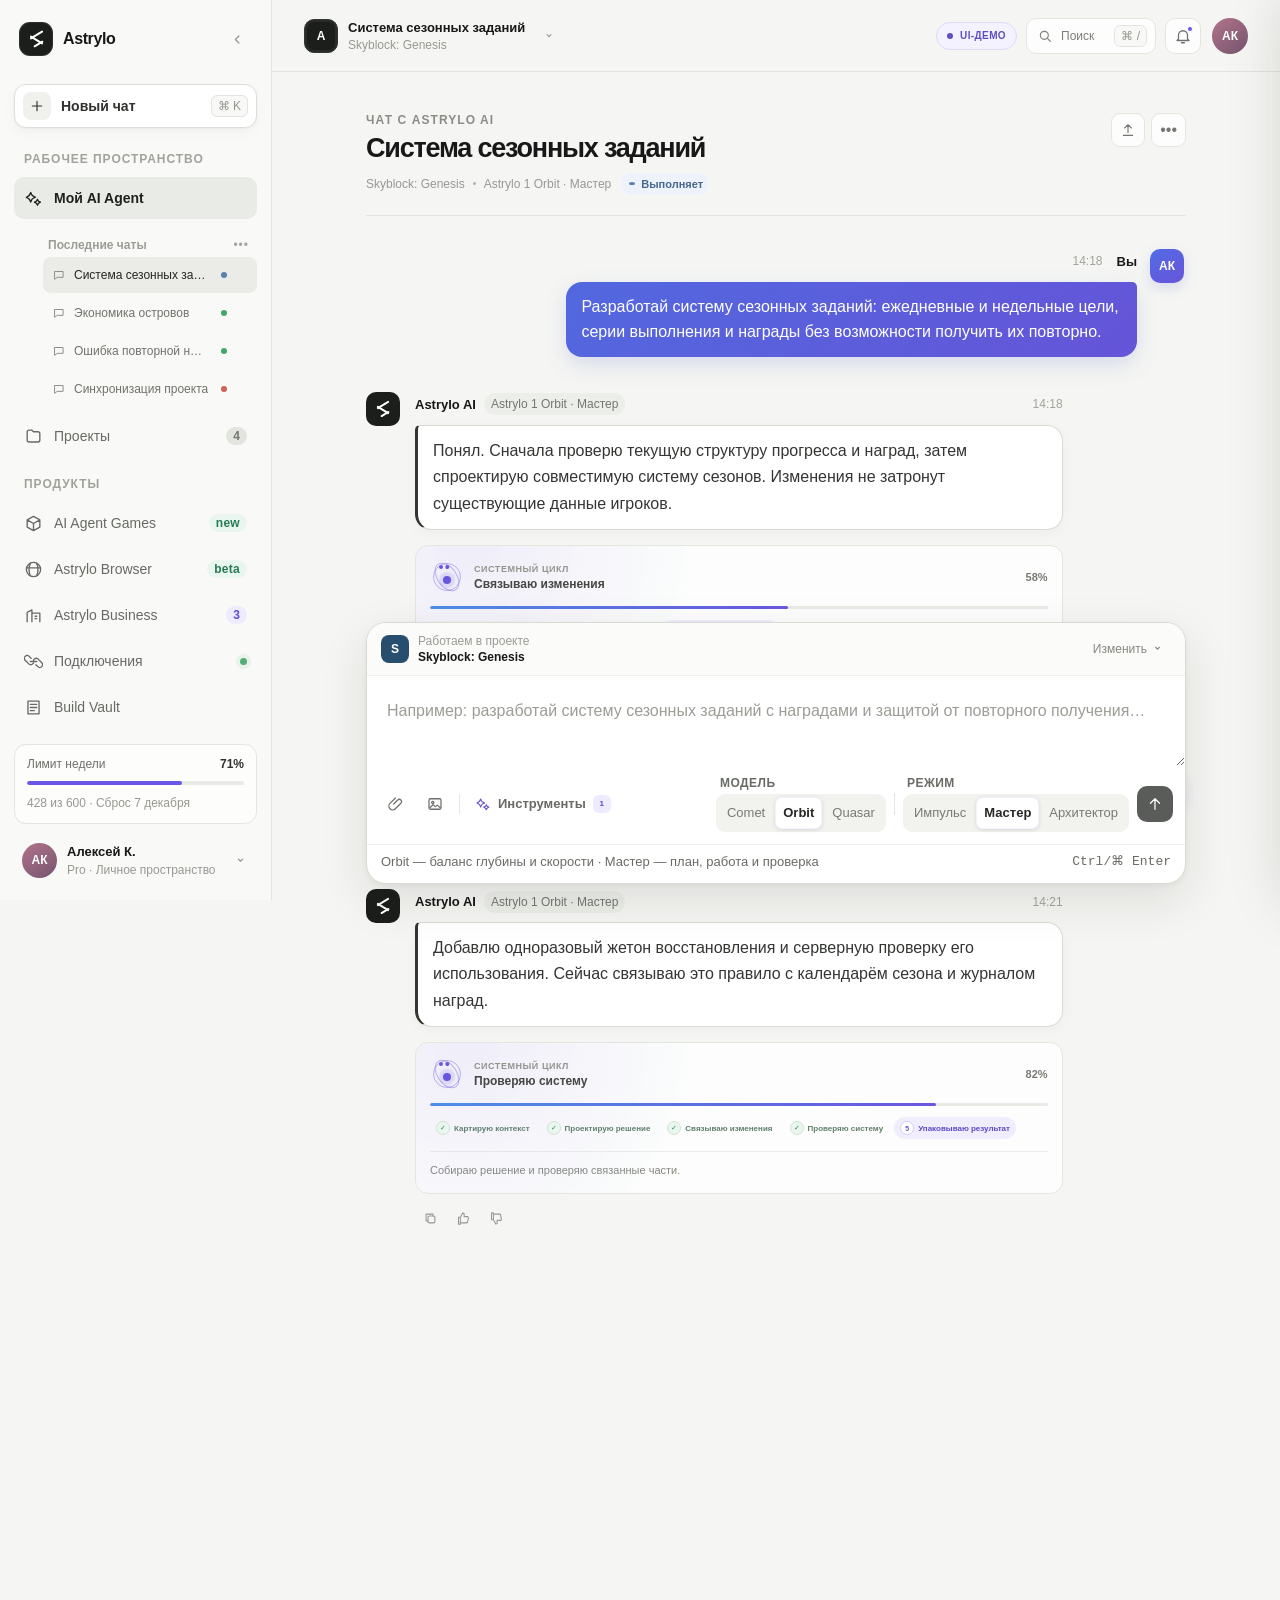
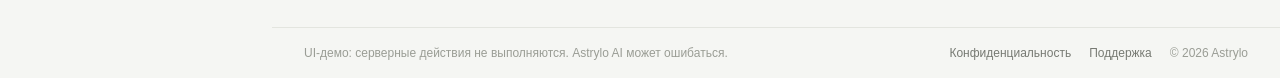
==== commit ee5b2195: "Prepare Astrylo release candidate interface" ====
--- a/app.html
+++ b/app.html
@@ -3,12 +3,13 @@
 <head>
   <meta charset="utf-8">
   <meta name="viewport" content="width=device-width, initial-scale=1">
-  <meta name="description" content="Astrylo AI — интеллектуальное рабочее пространство для проектов, игр и бизнеса.">
+  <meta name="description" content="Интерфейсный прототип рабочего пространства Astrylo AI для проектов, игр и бизнеса.">
   <meta name="theme-color" content="#f5f6f3">
   <title>Astrylo AI — рабочее пространство</title>
-  <link rel="stylesheet" href="styles.css?v=20260909-games-final-audit">
-  <link rel="stylesheet" href="chat.css?v=20260909-games-final-audit">
-  <link rel="stylesheet" href="games-tools.css?v=20260909-games-final-audit">
+  <link rel="icon" href="favicon.svg" type="image/svg+xml">
+  <link rel="stylesheet" href="styles.css?v=20260909-astrylo-rc1">
+  <link rel="stylesheet" href="chat.css?v=20260909-astrylo-rc1">
+  <link rel="stylesheet" href="games-tools.css?v=20260909-astrylo-rc1">
 </head>
 <body>
 <a class="skip-link" href="#main-content">К основному содержимому</a>
@@ -86,6 +87,7 @@
         <div class="workspace-context"><span class="workspace-avatar" id="context-avatar">A</span><div><b id="context-title">Мой AI Agent</b><small id="context-subtitle">Skyblock: Genesis</small></div><button type="button" aria-label="Сменить пространство"><svg viewBox="0 0 24 24"><path d="m9 10 3 3 3-3"/></svg></button></div>
       </div>
       <div class="topbar-actions">
+        <span class="prototype-badge" aria-label="Интерфейсный прототип без серверного подключения" title="Интерфейсный прототип без серверного подключения"><i aria-hidden="true"></i>UI-демо</span>
         <button class="command-button" type="button" id="command-button"><svg viewBox="0 0 24 24" aria-hidden="true"><circle cx="11" cy="11" r="6"/><path d="m16 16 4 4"/></svg><span>Поиск</span><kbd>⌘ /</kbd></button>
         <button class="round-button notification-button" type="button" aria-label="Уведомления"><svg viewBox="0 0 24 24" aria-hidden="true"><path d="M6 16v-5a6 6 0 0 1 12 0v5l2 2H4zM10 21h4"/></svg><i></i></button>
         <button class="top-avatar" type="button" id="top-avatar" aria-label="Открыть профиль">АК</button>
@@ -376,7 +378,7 @@
       </div>
     </section>
 
-    <footer class="app-footer"><span>Astrylo AI может ошибаться. Проверяйте важные решения.</span><div><a href="#privacy">Конфиденциальность</a><a href="#support">Поддержка</a><span>© 2026 Astrylo</span></div></footer>
+    <footer class="app-footer"><span>UI-демо: серверные действия не выполняются. Astrylo AI может ошибаться.</span><div><a href="legal.html#privacy">Конфиденциальность</a><a href="legal.html#support">Поддержка</a><span>© 2026 Astrylo</span></div></footer>
   </main>
 </div>
 
@@ -483,10 +485,10 @@
       </section>
 
       <section class="profile-panel" data-profile-panel="billing">
-        <div class="profile-panel-heading"><div><span class="section-kicker">Финансы аккаунта</span><h3>Оплата и документы</h3><p>Тариф, способ оплаты, реквизиты и закрывающие документы.</p></div><a class="billing-support" href="#support">Вопрос по оплате ↗</a></div>
+        <div class="profile-panel-heading"><div><span class="section-kicker">Финансы аккаунта</span><h3>Оплата и документы</h3><p>Тариф, способ оплаты, реквизиты и закрывающие документы.</p></div><a class="billing-support" href="legal.html#support">Вопрос по оплате ↗</a></div>
         <div class="billing-overview"><article class="billing-plan-card"><div><span>Текущий тариф</span><b>Активен</b></div><h4>Forge Pro</h4><p>1 490 ₽ <small>/ месяц</small></p><footer><span>Следующее списание 14 сентября</span><a href="pricing.html">Изменить тариф</a></footer></article><article class="payment-method-card"><div class="card-chip"></div><span>Основной способ оплаты</span><h4>МИР •••• 4821</h4><p>Действует до 08/29</p><button id="change-payment-method" type="button">Изменить способ</button></article></div>
         <form class="billing-details" id="billing-form"><div class="settings-card-title"><span class="settings-card-icon"><svg viewBox="0 0 24 24"><path d="M4 20V8l6-3v15M10 9h10v11M14 13h2M14 16h2"/></svg></span><div><h4>Реквизиты для документов</h4><p>Оставьте пустыми, если оплачиваете как физическое лицо.</p></div></div><div class="field-row"><label class="settings-field"><span>Название или ФИО</span><input id="billing-name" placeholder="Алексей Константинов"></label><label class="settings-field"><span>ИНН</span><input id="billing-tax-id" inputmode="numeric" maxlength="12" placeholder="000000000000"></label></div><label class="settings-field"><span>Email для чеков</span><input id="billing-email" type="email" value="alexey@example.com"></label><div class="settings-actions"><span>Чеки отправляются автоматически</span><button class="save-settings" type="submit">Сохранить реквизиты</button></div></form>
-        <div class="payment-history"><div class="sessions-heading"><div><h4>История платежей</h4><p>Чеки и документы доступны в любое время.</p></div><select id="payment-year" aria-label="Год платежей"><option>2026</option><option>2025</option></select></div><div class="payment-table"><div class="payment-row payment-head"><span>Дата</span><span>Описание</span><span>Сумма</span><span>Статус</span><span></span></div><div class="payment-row"><time>14 авг 2026</time><span><b>Forge Pro</b><small>Период до 14 сентября</small></span><strong>1 490 ₽</strong><em>Оплачено</em><button class="download-invoice" type="button" data-invoice="ZRY-2026-0814">Скачать</button></div><div class="payment-row"><time>14 июл 2026</time><span><b>Forge Pro</b><small>Период до 14 августа</small></span><strong>1 490 ₽</strong><em>Оплачено</em><button class="download-invoice" type="button" data-invoice="ZRY-2026-0714">Скачать</button></div><div class="payment-row"><time>14 июн 2026</time><span><b>Forge Pro</b><small>Период до 14 июля</small></span><strong>1 490 ₽</strong><em>Оплачено</em><button class="download-invoice" type="button" data-invoice="ZRY-2026-0614">Скачать</button></div></div></div>
+        <div class="payment-history"><div class="sessions-heading"><div><h4>История платежей</h4><p>Чеки и документы доступны в любое время.</p></div><select id="payment-year" aria-label="Год платежей"><option>2026</option><option>2025</option></select></div><div class="payment-table"><div class="payment-row payment-head"><span>Дата</span><span>Описание</span><span>Сумма</span><span>Статус</span><span></span></div><div class="payment-row"><time>14 авг 2026</time><span><b>Forge Pro</b><small>Период до 14 сентября</small></span><strong>1 490 ₽</strong><em>Оплачено</em><button class="download-invoice" type="button" data-invoice="AST-2026-0814">Скачать</button></div><div class="payment-row"><time>14 июл 2026</time><span><b>Forge Pro</b><small>Период до 14 августа</small></span><strong>1 490 ₽</strong><em>Оплачено</em><button class="download-invoice" type="button" data-invoice="AST-2026-0714">Скачать</button></div><div class="payment-row"><time>14 июн 2026</time><span><b>Forge Pro</b><small>Период до 14 июля</small></span><strong>1 490 ₽</strong><em>Оплачено</em><button class="download-invoice" type="button" data-invoice="AST-2026-0614">Скачать</button></div></div></div>
       </section>
     </div>
   </div>
@@ -742,7 +744,7 @@
 function syncChatContext(chat) {
   contextTitle.textContent = chat.title;
   contextSubtitle.textContent = chat.project;
-  contextAvatar.textContent = 'Z';
+  contextAvatar.textContent = 'A';
   agentLink.dataset.subtitle = chat.project;
 }
 
@@ -1074,7 +1076,7 @@
 
 function saveProfileState(key, value) { try { window.localStorage.setItem('astrylo-profile-' + key, JSON.stringify(value)); } catch (error) {} }
 function readProfileState(key, fallback) { try { const value = window.localStorage.getItem('astrylo-profile-' + key); return value ? JSON.parse(value) : fallback; } catch (error) { return fallback; } }
-function profileInitials(name) { return name.split(/\s+/).filter(Boolean).slice(0, 2).map(function (part) { return part[0]; }).join('').toUpperCase() || 'Z'; }
+function profileInitials(name) { return name.split(/\s+/).filter(Boolean).slice(0, 2).map(function (part) { return part[0]; }).join('').toUpperCase() || 'A'; }
 function updateProfileIdentity(name, email) {
   document.querySelectorAll('[data-profile-name]').forEach(function (item) { item.textContent = name; });
   document.querySelectorAll('[data-profile-email]').forEach(function (item) { item.textContent = email; });
@@ -1461,6 +1463,6 @@
 if (initialView) showView(initialView, false);
 if (!initialView || initialView.dataset.view === 'agent') syncChatContext(currentChat());
 </script>
-<script src="games-tools.js?v=20260909-games-final-audit"></script>
+<script src="games-tools.js?v=20260909-astrylo-rc1"></script>
 </body>
 </html>
--- a/styles.css
+++ b/styles.css
@@ -24,6 +24,9 @@
   font-family: Inter, ui-sans-serif, -apple-system, BlinkMacSystemFont, "Segoe UI", sans-serif;
   font-synthesis: none;
 }
+
+.skip-link { position: fixed; z-index: 200; top: 12px; left: 12px; border-radius: 9px; background: var(--dark); color: #fff; padding: 10px 14px; font-size: 13px; font-weight: 650; text-decoration: none; transform: translateY(-160%); transition: transform .15s ease; }
+.skip-link:focus { outline: 3px solid rgba(104,87,232,.3); outline-offset: 2px; transform: translateY(0); }
 
 /* AI Agent Games · Roblox workspace */
 .games-workspace-page { min-height:calc(100vh - 72px); background:#f4f5f2; }
@@ -151,6 +154,8 @@
 .workspace-context > button:hover { background: #ebece8; }
 .workspace-context > button svg { width: 16px; height: 16px; }
 .topbar-actions { gap: 9px; }
+.prototype-badge { display: inline-flex; min-height: 28px; align-items: center; gap: 7px; border: 1px solid #ddd9fb; border-radius: 99px; background: #f4f2ff; color: #5d4fc1; padding: 0 10px; font-size: 10px; font-weight: 730; letter-spacing: .04em; text-transform: uppercase; white-space: nowrap; }
+.prototype-badge i { width: 6px; height: 6px; border-radius: 50%; background: currentColor; }
 .command-button { display: flex; height: 36px; align-items: center; gap: 8px; border: 1px solid var(--line); border-radius: 10px; background: rgba(255,255,255,.8); color: #7c7f78; padding: 0 8px 0 10px; font-size: 12px; }
 .command-button:hover { border-color: var(--line-strong); background: #fff; color: var(--ink-soft); }
 .command-button svg { width: 16px; height: 16px; }
@@ -782,6 +787,7 @@
   .command-button span, .command-button kbd { display: none; }
   .command-button { width: 36px; justify-content: center; padding: 0; }
   .top-avatar { display: none; }
+  .prototype-badge { min-height: 26px; padding-inline: 8px; font-size: 9px; }
   .page-container, .agent-page { width: min(100% - 32px, 680px); }
   .content-page { padding: 38px 0 60px; }
   .agent-page { padding: 54px 0 64px; }
@@ -842,7 +848,9 @@
 
 @media (max-width: 520px) {
   .workspace-context small { display: none; }
-  .workspace-context b { max-width: 150px; overflow: hidden; text-overflow: ellipsis; white-space: nowrap; }
+  .workspace-context b { max-width: 92px; overflow: hidden; text-overflow: ellipsis; white-space: nowrap; }
+  .workspace-context > button, .topbar-actions .command-button { display: none; }
+  .prototype-badge { width: 26px; justify-content: center; padding: 0; font-size: 0; }
   .agent-page { padding-top: 40px; }
   .conversation-header { align-items: flex-start; }
   .conversation-header p { align-items: flex-start; flex-direction: column; gap: 3px; }
